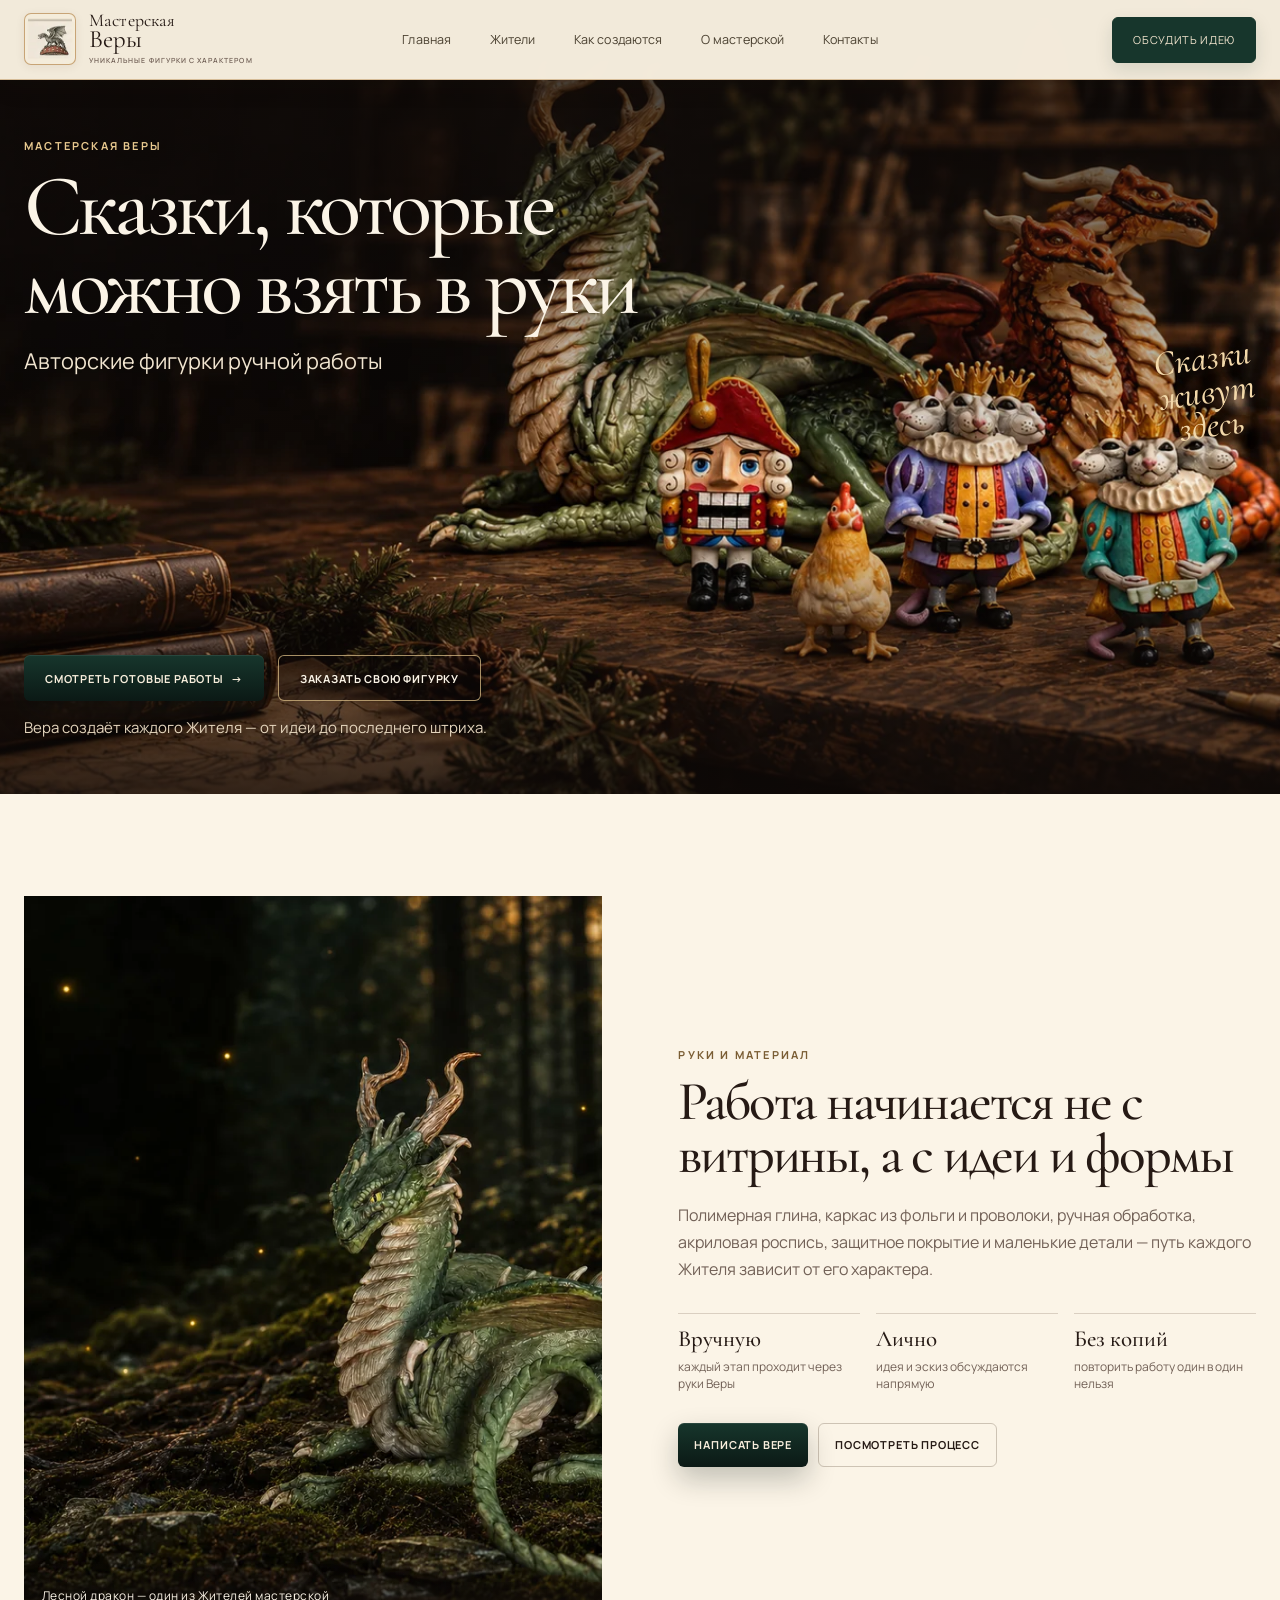
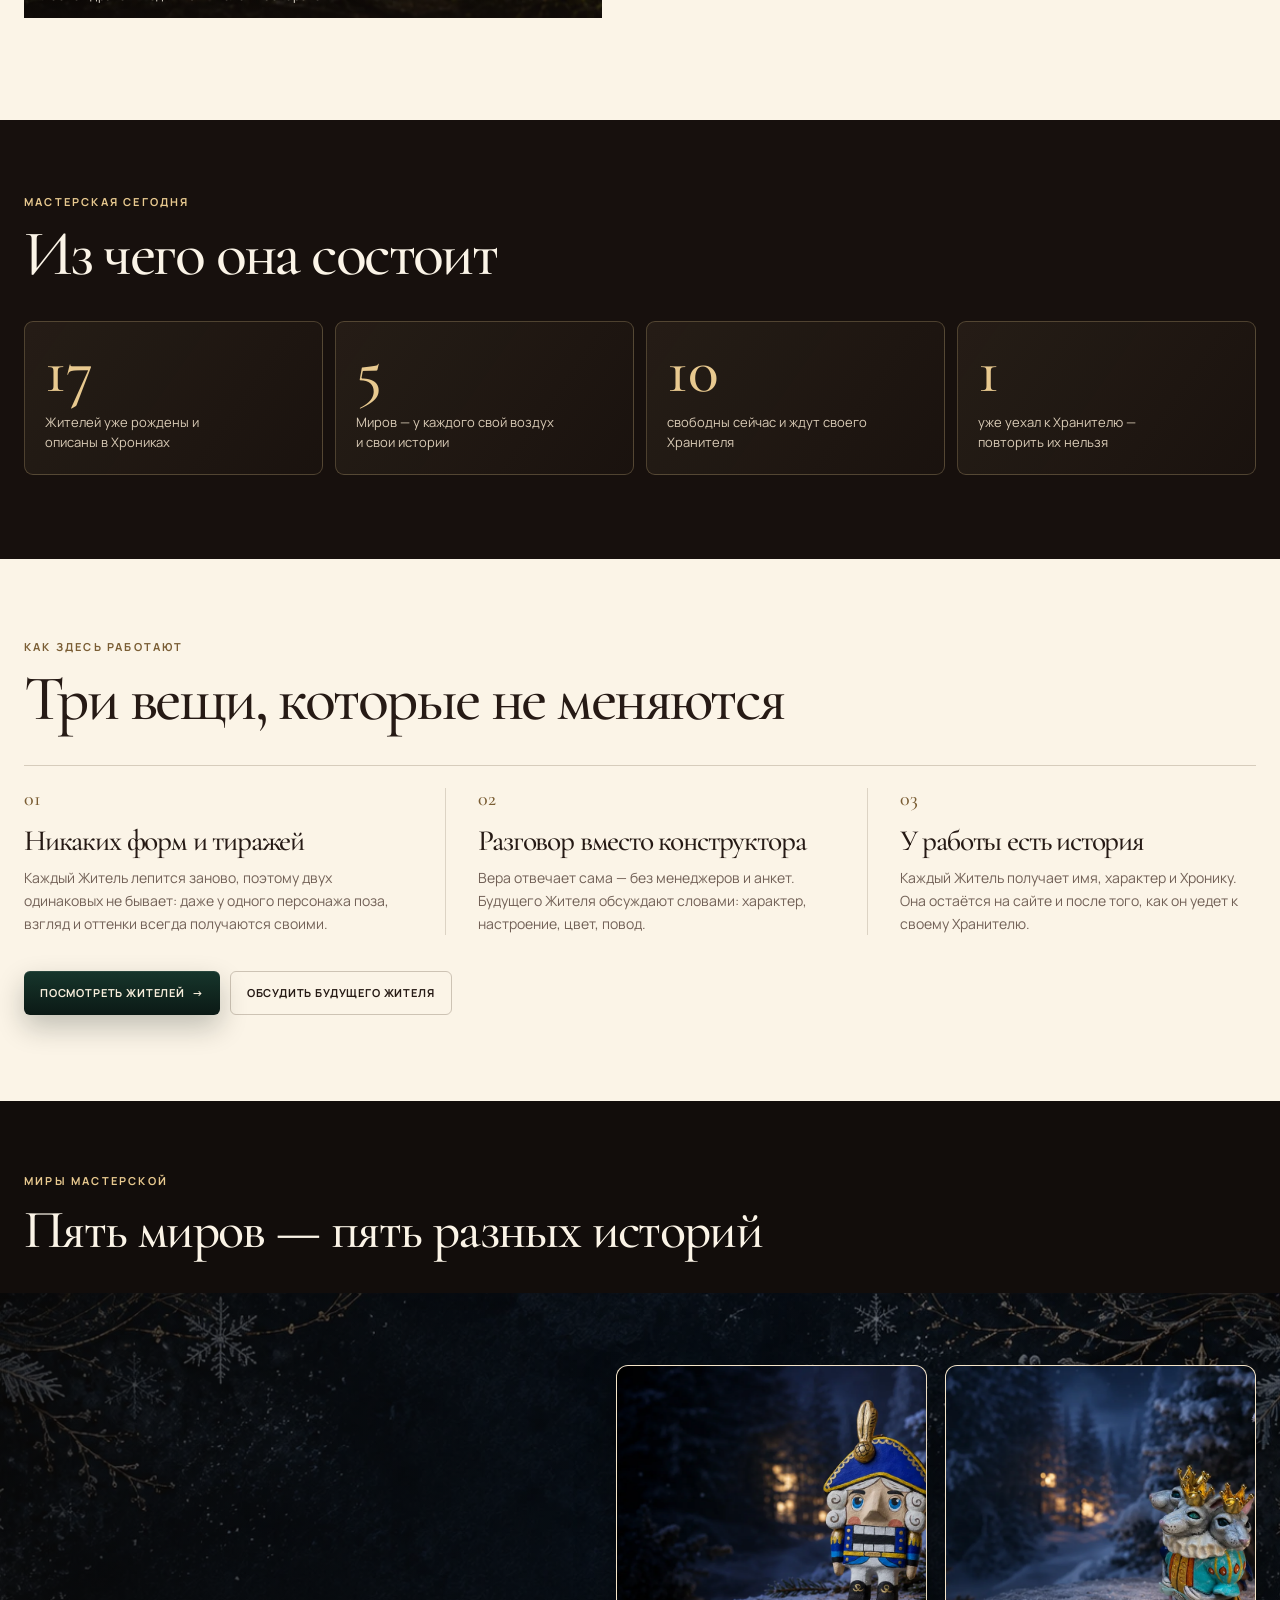
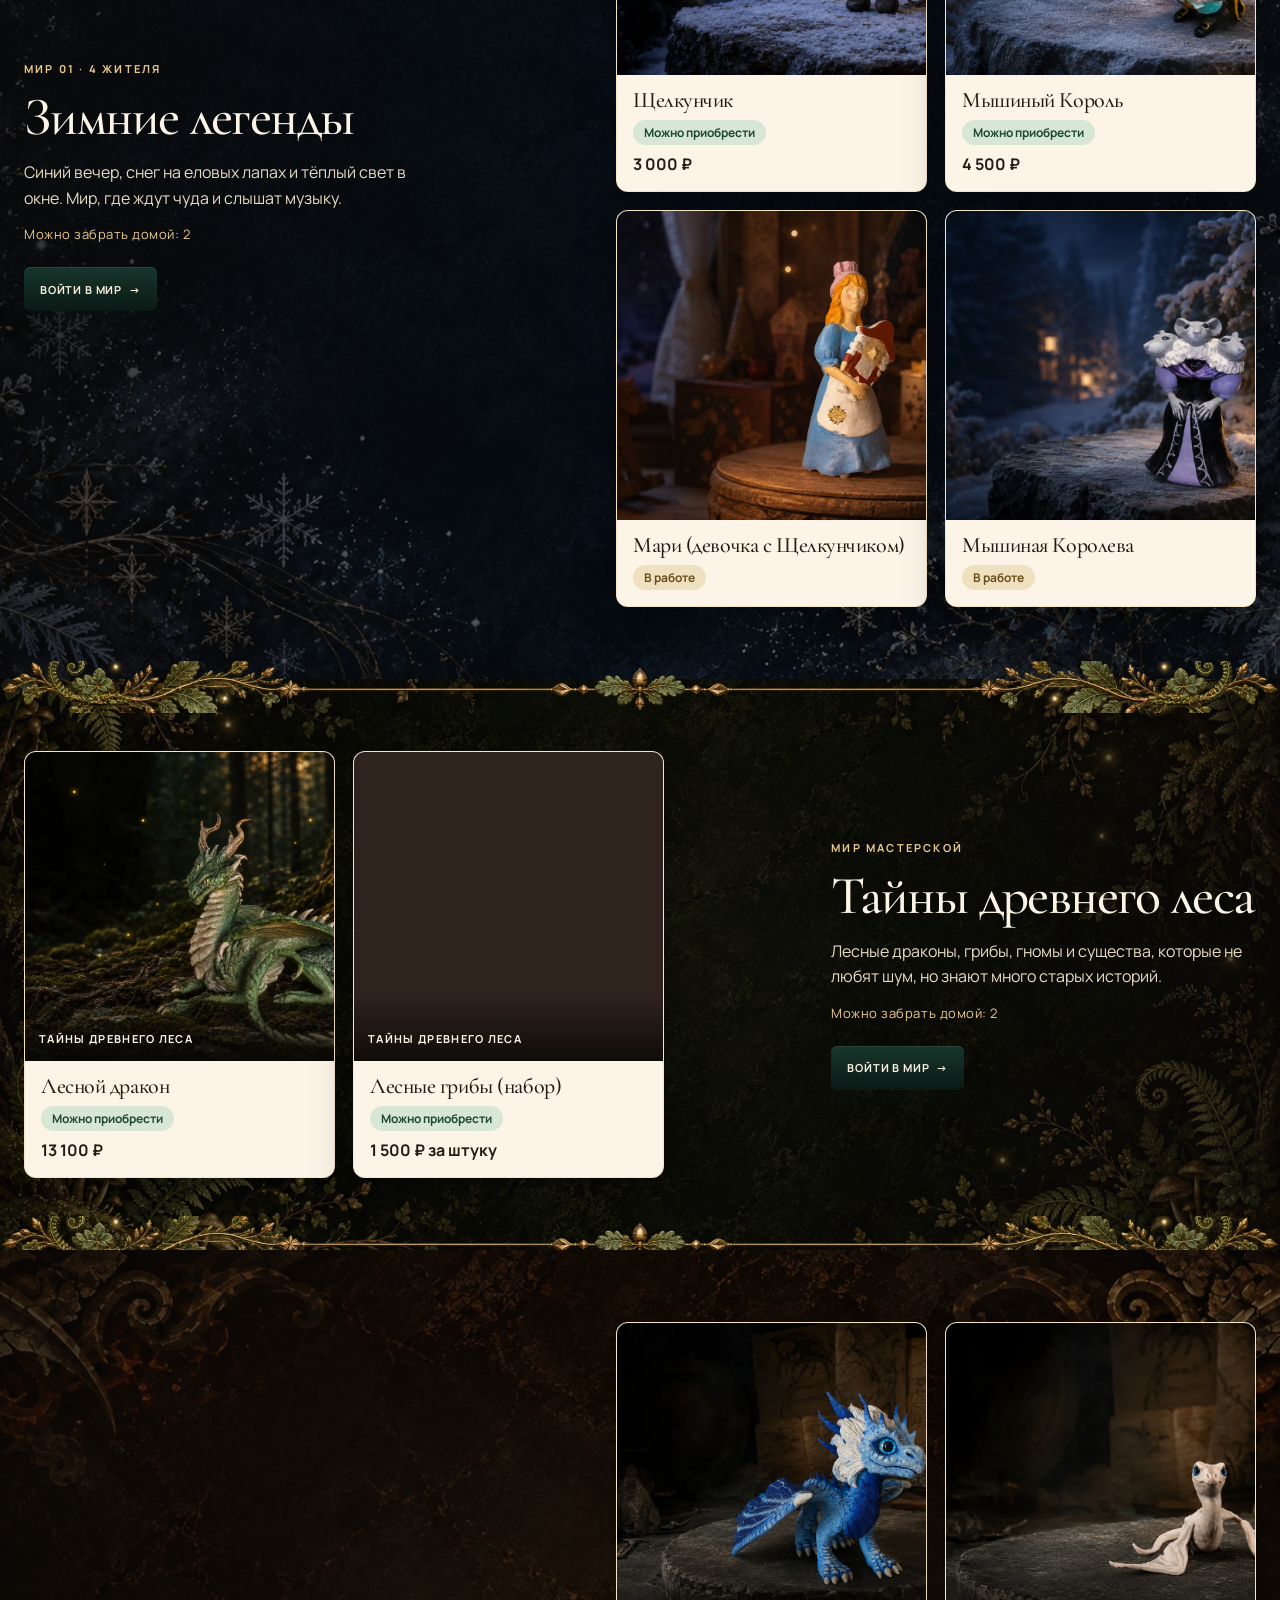
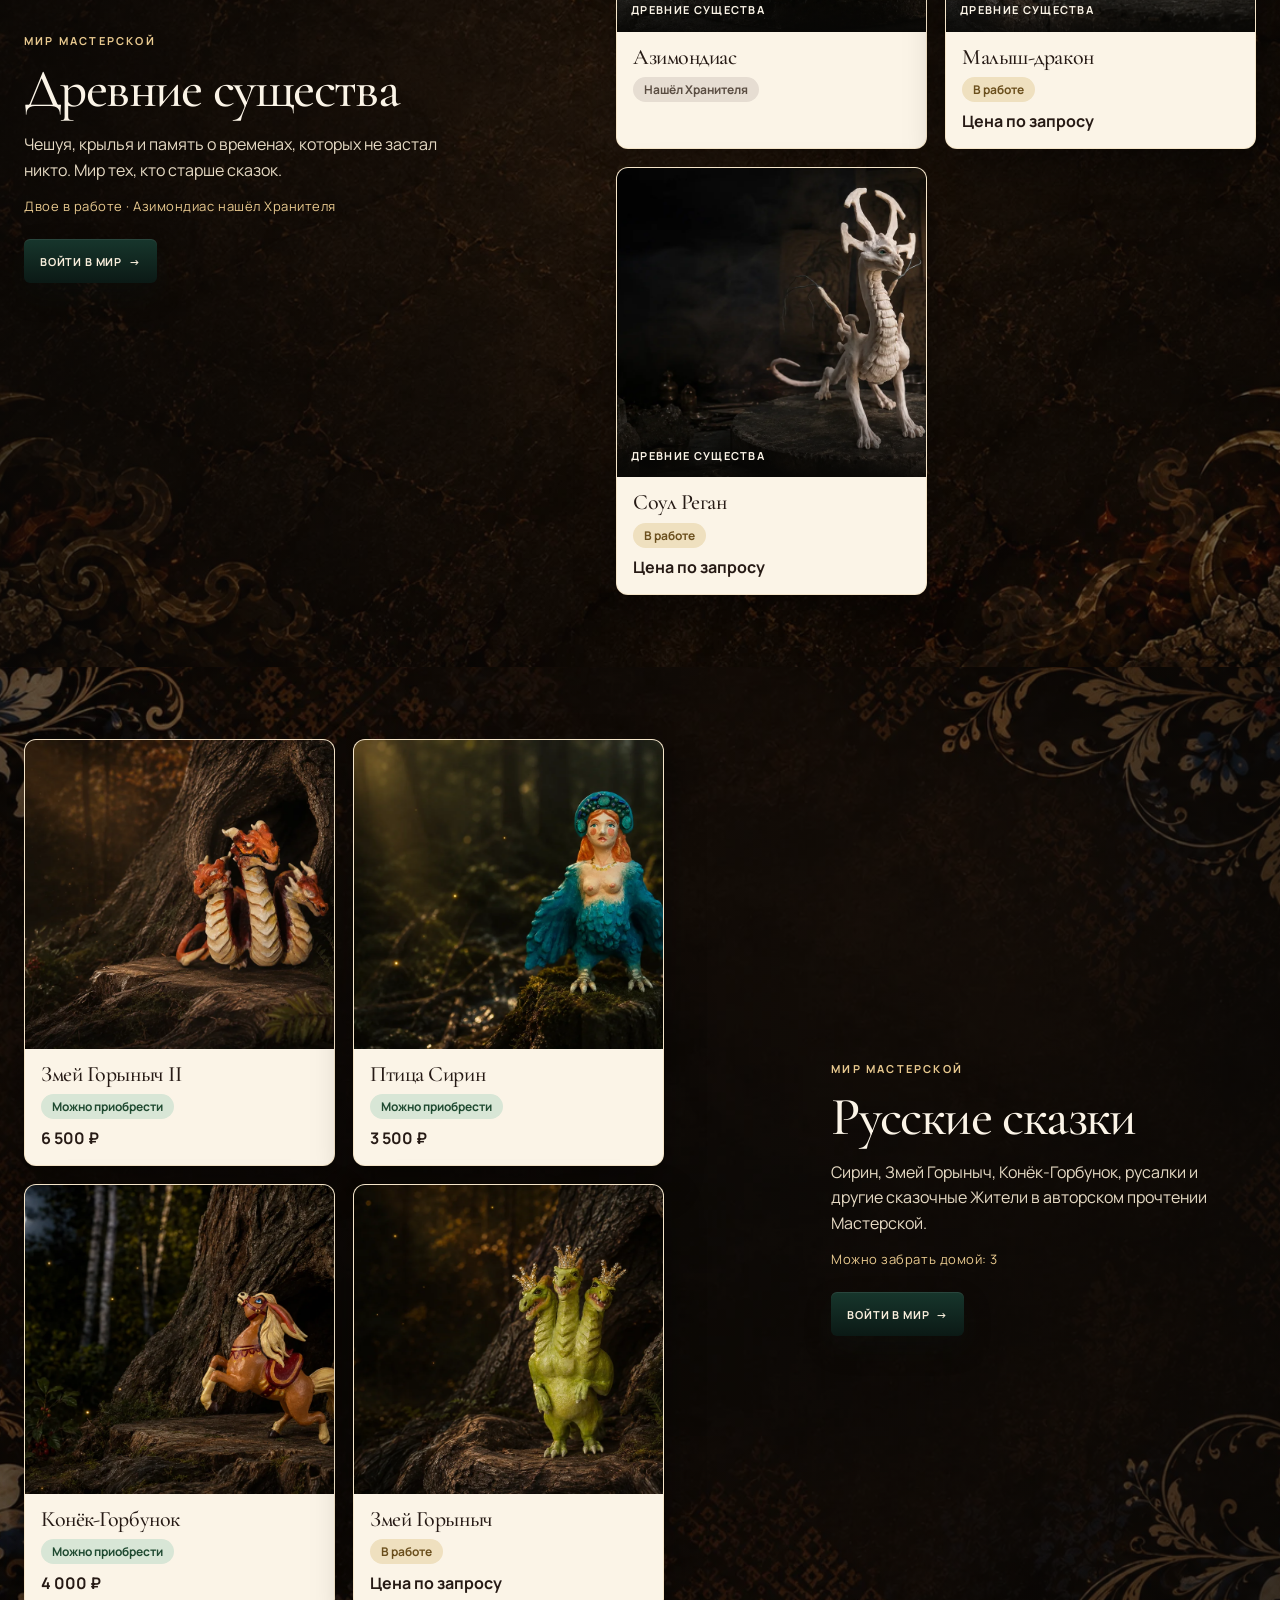
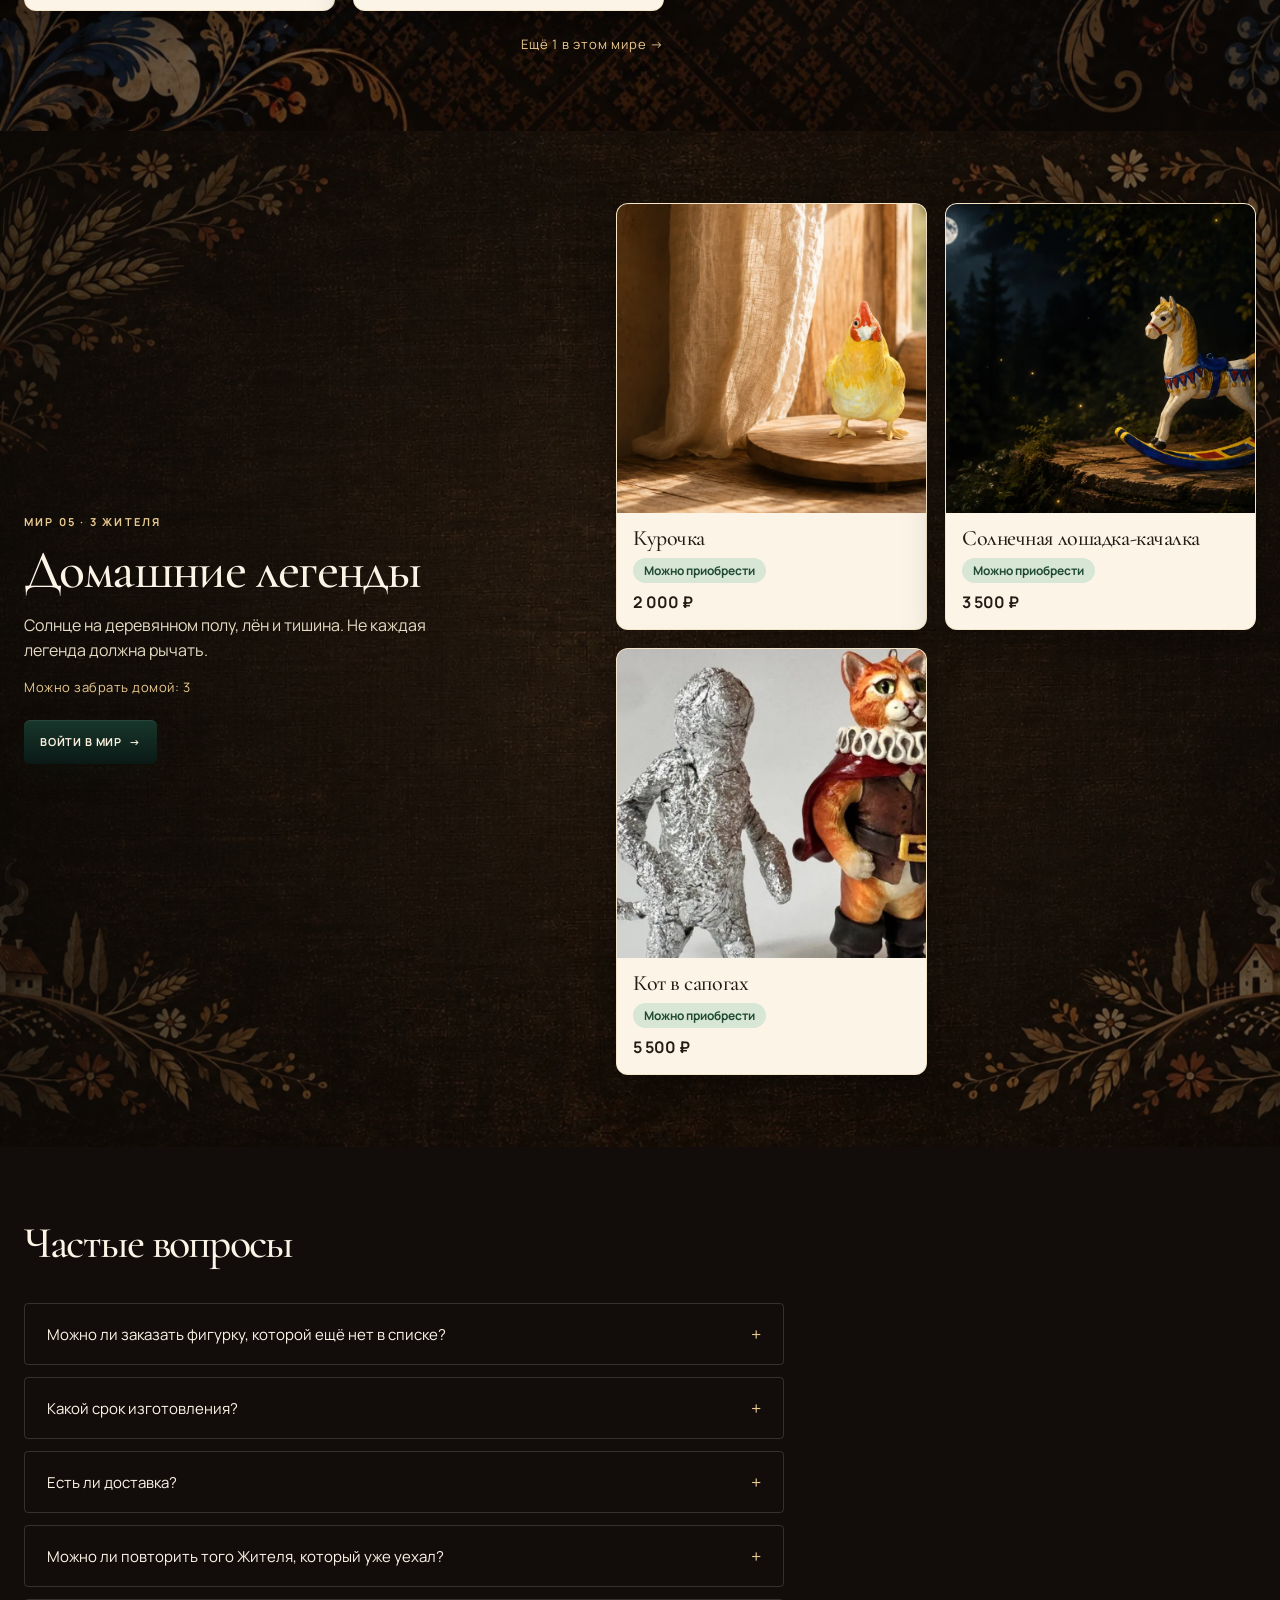
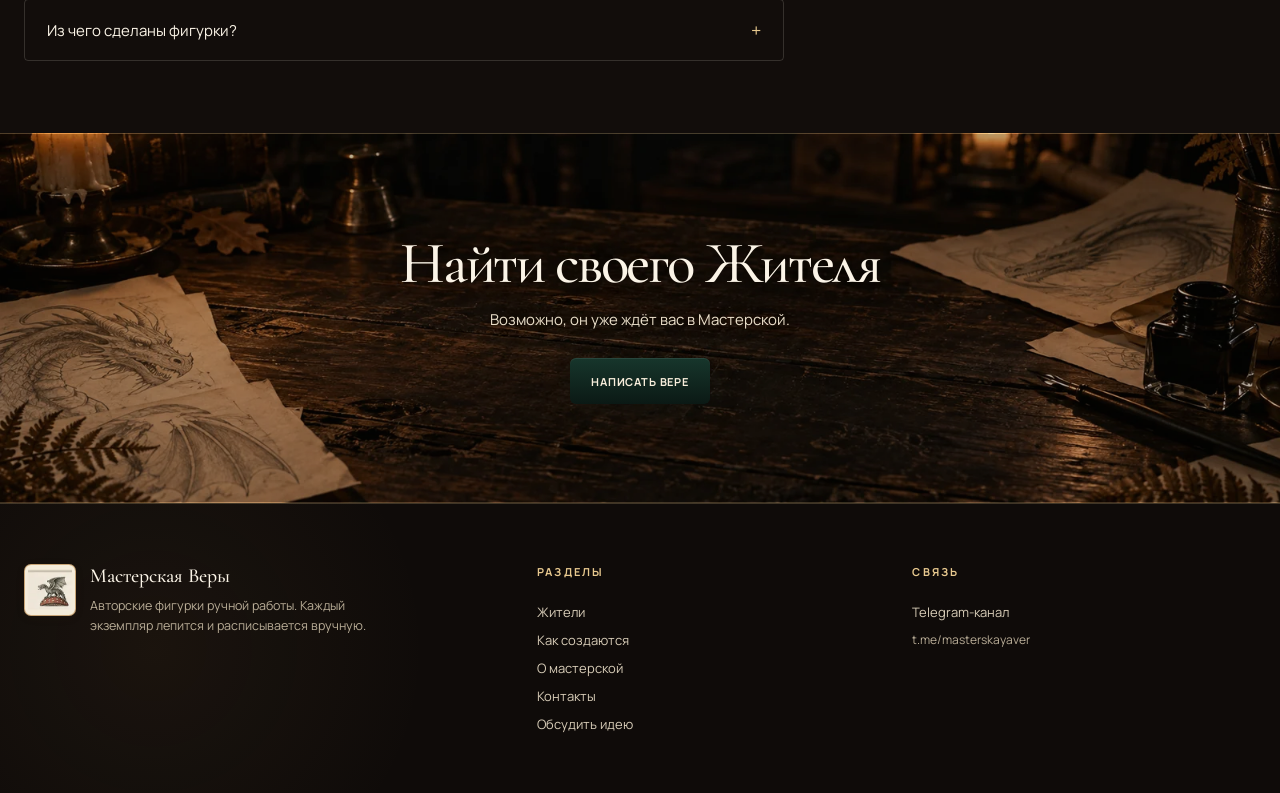
==== index.html @ ff8849f9 "feat(russian): restore archived scene introduction" ====
<!doctype html>
<html lang="ru">
<head>
  <meta charset="utf-8">
  <meta name="viewport" content="width=device-width, initial-scale=1, viewport-fit=cover">
  <meta name="theme-color" content="#f6efdf">
  <title>Мастерская Веры — авторские фигурки ручной работы</title>
  <meta name="description" content="Авторские фигурки ручной работы. Сказки, которые можно взять в руки.">
  <meta name="robots" content="index,follow">
  <meta property="og:locale" content="ru_RU">
  <meta property="og:type" content="website">
  <meta property="og:site_name" content="Мастерская Веры">
  <meta property="og:image" content="https://dmitriyromanychev0000-lab.github.io/masterskaya-very/assets/process/05-compare-side.jpg">
  <meta property="og:image:width" content="1124">
  <meta property="og:image:height" content="749">
  <meta property="og:image:alt" content="Авторская фигурка ручной работы из мастерской Веры">
  <meta property="og:title" content="Мастерская Веры — авторские фигурки ручной работы">
  <meta property="og:description" content="Авторские фигурки ручной работы. Сказки, которые можно взять в руки.">
  <meta property="og:url" content="https://dmitriyromanychev0000-lab.github.io/masterskaya-very/">
  <meta name="twitter:card" content="summary_large_image">
  <meta name="twitter:image" content="https://dmitriyromanychev0000-lab.github.io/masterskaya-very/assets/process/05-compare-side.jpg">
  <meta name="twitter:title" content="Мастерская Веры — авторские фигурки ручной работы">
  <meta name="twitter:description" content="Авторские фигурки ручной работы. Сказки, которые можно взять в руки.">
  <link rel="canonical" href="https://dmitriyromanychev0000-lab.github.io/masterskaya-very/">
  <link rel="preload" as="image" href="assets/home/hero-workshop-desktop.webp">
  <script type="application/ld+json">
  {"@context":"https://schema.org","@type":"Organization","name":"Мастерская Веры","url":"https://dmitriyromanychev0000-lab.github.io/masterskaya-very/","description":"Авторские фигурки ручной работы","sameAs":["https://t.me/masterskayaver"]}
  </script>
  <link rel="stylesheet" href="styles.css?v=20261004-russian">
</head>
<body>
  <header class="site-header" data-header>
    <a class="brand" href="#top" aria-label="Мастерская Веры — на главную">
      <span class="brand-mark" aria-hidden="true">V</span>
      <span class="brand-copy"><strong>Мастерская</strong><span>Веры</span></span>
    </a>

    <nav class="desktop-nav" aria-label="Основная навигация">
      <a href="index.html" aria-current="page">Главная</a>
      <a href="residents.html">Жители</a>
      <a href="process.html">Как создаются</a>
      <a href="about.html">О мастерской</a>
      <a href="contact.html">Контакты</a>
    </nav>

    <div class="header-actions">
      <a class="order-link" href="create.html">Обсудить идею</a>
      <button class="menu-button" type="button" aria-label="Открыть меню" aria-expanded="false" aria-controls="mobile-menu" data-menu-button>
        <span></span><span></span>
      </button>
    </div>
  </header>

  <div class="mobile-menu" id="mobile-menu" data-mobile-menu hidden>
    <nav aria-label="Мобильная навигация">
      <a href="index.html" aria-current="page">Главная</a>
      <a href="residents.html">Жители</a>
      <a href="process.html">Как создаются</a>
      <a href="about.html">О мастерской</a>
      <a href="contact.html">Контакты</a>
    </nav>
    <a class="button button-primary" href="create.html">Обсудить идею</a>
  </div>

  <main id="top">
    <section class="home-hero" aria-labelledby="hero-title">
      <div class="home-hero-intro">
        <p class="eyebrow">Мастерская Веры</p>
        <h1 id="hero-title">Сказки, которые<br>можно взять в руки</h1>
        <p class="hero-lead">Авторские фигурки ручной работы</p>
      </div>
      <picture class="home-hero-media">
        <source media="(max-width: 700px)" srcset="assets/home/hero-workshop-mobile.webp">
        <img src="assets/home/hero-workshop-desktop.webp" alt="Жители мастерской: драконы, Щелкунчик, мышиные короли и курочка" fetchpriority="high" decoding="async" width="1600" height="750">
      </picture>
      <p class="home-hero-aside" aria-hidden="true">Сказки<br>живут<br>здесь</p>
      <div class="home-hero-bottom">
        <div class="hero-actions">
          <a class="button button-primary" href="residents.html">Смотреть готовые работы <span aria-hidden="true">→</span></a>
          <a class="button button-outline" href="create.html">Заказать свою фигурку</a>
        </div>
        <p>Вера создаёт каждого Жителя — от идеи до последнего штриха.</p>
      </div>
    </section>

    <section class="home-story" id="about" aria-labelledby="home-story-title">
      <figure class="home-story-visual">
        <img src="assets/residents/peaceful/forest-dragon.webp" alt="Лесной дракон — фигурка Веры в декорации своего Мира" loading="lazy" decoding="async">
        <figcaption>Лесной дракон — один из Жителей мастерской</figcaption>
      </figure>
      <div class="home-story-copy">
        <p class="eyebrow">Руки и материал</p>
        <h2 id="home-story-title">Работа начинается не с витрины, а с идеи и формы</h2>
        <p>Полимерная глина, каркас из фольги и проволоки, ручная обработка, акриловая роспись, защитное покрытие и маленькие детали — путь каждого Жителя зависит от его характера.</p>
        <div class="home-story-details">
          <div><strong>Вручную</strong><span>каждый этап проходит через руки Веры</span></div>
          <div><strong>Лично</strong><span>идея и эскиз обсуждаются напрямую</span></div>
          <div><strong>Без копий</strong><span>повторить работу один в один нельзя</span></div>
        </div>
        <div class="home-story-actions">
          <a class="button button-primary button-small" href="create.html">Написать Вере</a>
          <a class="button button-outline button-small" href="process.html">Посмотреть процесс</a>
        </div>
      </div>
    </section>

    <section class="home-today" aria-labelledby="home-today-title">
      <div class="home-section-inner">
        <p class="eyebrow">Мастерская сегодня</p>
        <h2 id="home-today-title">Из чего она состоит</h2>
        <div class="home-today-grid">
          <div><strong data-about-stat="residents">17</strong><span>Жителей уже рождены и описаны в Хрониках</span></div>
          <div><strong data-about-stat="worlds">5</strong><span>Миров — у каждого свой воздух и свои истории</span></div>
          <div><strong data-about-stat="available">10</strong><span>свободны сейчас и ждут своего Хранителя</span></div>
          <div><strong data-about-stat="archive">1</strong><span>уже уехал к Хранителю — повторить их нельзя</span></div>
        </div>
      </div>
    </section>

    <section class="home-principles" aria-labelledby="home-principles-title">
      <div class="home-section-inner">
        <p class="eyebrow">Как здесь работают</p>
        <h2 id="home-principles-title">Три вещи, которые не меняются</h2>
        <div class="home-principles-grid">
          <div><span>01</span><h3>Никаких форм и тиражей</h3><p>Каждый Житель лепится заново, поэтому двух одинаковых не бывает: даже у одного персонажа поза, взгляд и оттенки всегда получаются своими.</p></div>
          <div><span>02</span><h3>Разговор вместо конструктора</h3><p>Вера отвечает сама — без менеджеров и анкет. Будущего Жителя обсуждают словами: характер, настроение, цвет, повод.</p></div>
          <div><span>03</span><h3>У работы есть история</h3><p>Каждый Житель получает имя, характер и Хронику. Она остаётся на сайте и после того, как он уедет к своему Хранителю.</p></div>
        </div>
        <div class="home-principles-actions">
          <a class="button button-primary button-small" href="residents.html">Посмотреть Жителей <span aria-hidden="true">→</span></a>
          <a class="button button-outline button-small" href="create.html">Обсудить будущего Жителя</a>
        </div>
      </div>
    </section>

    <div class="worlds-intro">
      <p class="eyebrow">Миры мастерской</p>
      <h2>Пять миров — пять разных историй</h2>
    </div>

    <section class="world-scene" data-world="winter" id="worlds" aria-labelledby="scene-winter">
      <div class="world-scene-inner">
        <div class="world-scene-copy">
          <p class="eyebrow">Мир 01 · 4 Жителя</p>
          <h2 id="scene-winter">Зимние легенды</h2>
          <p class="world-scene-lead">Синий вечер, снег на еловых лапах и тёплый свет в окне. Мир, где ждут чуда и слышат музыку.</p>
          <p class="world-scene-meta">Можно забрать домой: 2</p>
          <a class="button button-primary button-small" href="collection.html?world=winter">Войти в мир <span aria-hidden="true">→</span></a>
        </div>
        <div class="world-scene-grid">
            <a class="scene-card" href="chronicle.html?resident=nutcracker">
              <span class="scene-card-photo"><img src="assets/residents/peaceful/nutcracker.webp" alt="Щелкунчик — фигурка ручной работы" loading="lazy" decoding="async"></span>
              <span class="scene-card-body"><span class="scene-card-name">Щелкунчик</span><span class="scene-status scene-status--available">Можно приобрести</span><span class="scene-price">3&nbsp;000&nbsp;₽</span></span>
            </a>
            <a class="scene-card" href="chronicle.html?resident=mouse-king">
              <span class="scene-card-photo"><img src="assets/residents/peaceful/mouse-king.webp" alt="Мышиный Король — фигурка ручной работы" loading="lazy" decoding="async"></span>
              <span class="scene-card-body"><span class="scene-card-name">Мышиный Король</span><span class="scene-status scene-status--available">Можно приобрести</span><span class="scene-price">4&nbsp;500&nbsp;₽</span></span>
            </a>
            <a class="scene-card" href="chronicle.html?resident=mari">
              <span class="scene-card-photo"><img src="assets/residents/peaceful/mari.webp" alt="Мари (девочка с Щелкунчиком) — фигурка ручной работы" loading="lazy" decoding="async"></span>
              <span class="scene-card-body"><span class="scene-card-name">Мари (девочка с Щелкунчиком)</span><span class="scene-status scene-status--progress">В работе</span></span>
            </a>
            <a class="scene-card" href="chronicle.html?resident=mouse-queen">
              <span class="scene-card-photo"><img src="assets/residents/peaceful/mouse-queen.webp" alt="Мышиная Королева — фигурка ручной работы" loading="lazy" decoding="async"></span>
              <span class="scene-card-body"><span class="scene-card-name">Мышиная Королева</span><span class="scene-status scene-status--progress">В работе</span></span>
            </a>
          
        </div>
      </div>
    </section>

    <section class="world-scene world-scene--flip" data-world="forest" aria-labelledby="scene-forest">
      <img class="forest-scene-divider forest-scene-divider--top" src="assets/worlds/divider-forest.webp" alt="" aria-hidden="true" loading="lazy" decoding="async">
      <div class="world-scene-inner">
        <div class="world-scene-copy">
          <p class="eyebrow">Мир мастерской</p>
          <h2 id="scene-forest">Тайны древнего леса</h2>
          <p class="world-scene-lead">Лесные драконы, грибы, гномы и существа, которые не любят шум, но знают много старых историй.</p>
          <p class="world-scene-meta">Можно забрать домой: 2</p>
          <a class="button button-primary button-small" href="collection.html?world=forest">Войти в мир <span aria-hidden="true">→</span></a>
        </div>
        <div class="world-scene-grid">
            <a class="scene-card" href="chronicle.html?resident=forest-dragon">
              <span class="scene-card-photo"><img src="assets/residents/peaceful/forest-dragon.webp" alt="Лесной дракон — фигурка ручной работы" loading="lazy" decoding="async"><span class="forest-scene-card-world">Тайны древнего леса</span></span>
              <span class="scene-card-body"><span class="scene-card-name">Лесной дракон</span><span class="scene-status scene-status--available">Можно приобрести</span><span class="scene-price">13&nbsp;100&nbsp;₽</span></span>
            </a>
            <a class="scene-card" href="chronicle.html?resident=mushrooms">
              <span class="scene-card-photo"><img src="assets/residents/peaceful/mushrooms.webp" alt="Лесные грибы (набор) — фигурка ручной работы" loading="lazy" decoding="async"><span class="forest-scene-card-world">Тайны древнего леса</span></span>
              <span class="scene-card-body"><span class="scene-card-name">Лесные грибы (набор)</span><span class="scene-status scene-status--available">Можно приобрести</span><span class="scene-price">1&nbsp;500&nbsp;₽ за штуку</span></span>
            </a>
          
        </div>
      </div>
      <img class="forest-scene-divider forest-scene-divider--bottom" src="assets/worlds/divider-forest.webp" alt="" aria-hidden="true" loading="lazy" decoding="async">
    </section>

    <section class="world-scene" data-world="dragons" aria-labelledby="scene-dragons">
      <div class="world-scene-inner">
        <div class="world-scene-copy">
          <p class="eyebrow">Мир мастерской</p>
          <h2 id="scene-dragons">Древние существа</h2>
          <p class="world-scene-lead">Чешуя, крылья и память о временах, которых не застал никто. Мир тех, кто старше сказок.</p>
          <p class="world-scene-meta">Двое в работе · Азимондиас нашёл Хранителя</p>
          <a class="button button-primary button-small" href="collection.html?world=dragons">Войти в мир <span aria-hidden="true">→</span></a>
        </div>
        <div class="world-scene-grid">
            <a class="scene-card" href="chronicle.html?resident=azimondias">
              <span class="scene-card-photo"><img src="assets/residents/peaceful/azimondias.webp" alt="Азимондиас — фигурка ручной работы" loading="lazy" decoding="async"><span class="ancient-scene-card-world">Древние существа</span></span>
              <span class="scene-card-body"><span class="scene-card-name">Азимондиас</span><span class="scene-status scene-status--archive">Нашёл Хранителя</span></span>
            </a>
            <a class="scene-card" href="chronicle.html?resident=baby-dragon">
              <span class="scene-card-photo"><img src="assets/residents/peaceful/baby-dragon.webp" alt="Малыш-дракон — фигурка ручной работы" loading="lazy" decoding="async"><span class="ancient-scene-card-world">Древние существа</span></span>
              <span class="scene-card-body"><span class="scene-card-name">Малыш-дракон</span><span class="scene-status scene-status--progress">В работе</span><span class="scene-price">Цена по запросу</span></span>
            </a>
            <a class="scene-card" href="chronicle.html?resident=soul-regan">
              <span class="scene-card-photo"><img src="assets/residents/peaceful/soul-regan.webp" alt="Соул Реган — фигурка ручной работы" loading="lazy" decoding="async"><span class="ancient-scene-card-world">Древние существа</span></span>
              <span class="scene-card-body"><span class="scene-card-name">Соул Реган</span><span class="scene-status scene-status--progress">В работе</span><span class="scene-price">Цена по запросу</span></span>
            </a>
          
        </div>
      </div>
    </section>

    <section class="world-scene world-scene--flip" data-world="russian" aria-labelledby="scene-russian">
      <div class="world-scene-inner">
        <div class="world-scene-copy">
          <p class="eyebrow">Мир мастерской</p>
          <h2 id="scene-russian">Русские сказки</h2>
          <p class="world-scene-lead">Сирин, Змей Горыныч, Конёк-Горбунок, русалки и другие сказочные Жители в авторском прочтении Мастерской.</p>
          <p class="world-scene-meta">Можно забрать домой: 3</p>
          <a class="button button-primary button-small" href="collection.html?world=russian">Войти в мир <span aria-hidden="true">→</span></a>
        </div>
        <div class="world-scene-grid">
            <a class="scene-card" href="chronicle.html?resident=gorynych-2">
              <span class="scene-card-photo"><img src="assets/residents/peaceful/gorynych-2.webp" alt="Змей Горыныч II — фигурка ручной работы" loading="lazy" decoding="async"><span class="russian-scene-card-world">Русские сказки</span></span>
              <span class="scene-card-body"><span class="scene-card-name">Змей Горыныч II</span><span class="scene-status scene-status--available">Можно приобрести</span><span class="scene-price">6&nbsp;500&nbsp;₽</span></span>
            </a>
            <a class="scene-card" href="chronicle.html?resident=sirin">
              <span class="scene-card-photo"><img src="assets/residents/peaceful/sirin.webp" alt="Птица Сирин — фигурка ручной работы" loading="lazy" decoding="async"><span class="russian-scene-card-world">Русские сказки</span></span>
              <span class="scene-card-body"><span class="scene-card-name">Птица Сирин</span><span class="scene-status scene-status--available">Можно приобрести</span><span class="scene-price">3&nbsp;500&nbsp;₽</span></span>
            </a>
            <a class="scene-card" href="chronicle.html?resident=humpbacked-horse">
              <span class="scene-card-photo"><img src="assets/residents/peaceful/humpbacked-horse.webp" alt="Конёк-Горбунок — фигурка ручной работы" loading="lazy" decoding="async"><span class="russian-scene-card-world">Русские сказки</span></span>
              <span class="scene-card-body"><span class="scene-card-name">Конёк-Горбунок</span><span class="scene-status scene-status--available">Можно приобрести</span><span class="scene-price">4&nbsp;000&nbsp;₽</span></span>
            </a>
            <a class="scene-card" href="chronicle.html?resident=gorynych">
              <span class="scene-card-photo"><img src="assets/residents/peaceful/gorynych.webp" alt="Змей Горыныч — фигурка ручной работы" loading="lazy" decoding="async"><span class="russian-scene-card-world">Русские сказки</span></span>
              <span class="scene-card-body"><span class="scene-card-name">Змей Горыныч</span><span class="scene-status scene-status--progress">В работе</span><span class="scene-price">Цена по запросу</span></span>
            </a>
          <a class="scene-more" href="collection.html?world=russian">Ещё 1 в этом мире <span aria-hidden="true">→</span></a>
        </div>
      </div>
    </section>

    <section class="world-scene" data-world="home" aria-labelledby="scene-home">
      <div class="world-scene-inner">
        <div class="world-scene-copy">
          <p class="eyebrow">Мир 05 · 3 Жителя</p>
          <h2 id="scene-home">Домашние легенды</h2>
          <p class="world-scene-lead">Солнце на деревянном полу, лён и тишина. Не каждая легенда должна рычать.</p>
          <p class="world-scene-meta">Можно забрать домой: 3</p>
          <a class="button button-primary button-small" href="collection.html?world=home">Войти в мир <span aria-hidden="true">→</span></a>
        </div>
        <div class="world-scene-grid">
            <a class="scene-card" href="chronicle.html?resident=hen">
              <span class="scene-card-photo"><img src="assets/residents/peaceful/hen.webp" alt="Курочка — фигурка ручной работы" loading="lazy" decoding="async"></span>
              <span class="scene-card-body"><span class="scene-card-name">Курочка</span><span class="scene-status scene-status--available">Можно приобрести</span><span class="scene-price">2&nbsp;000&nbsp;₽</span></span>
            </a>
            <a class="scene-card" href="chronicle.html?resident=rocking-horse">
              <span class="scene-card-photo"><img src="assets/residents/peaceful/rocking-horse.webp" alt="Солнечная лошадка-качалка — фигурка ручной работы" loading="lazy" decoding="async"></span>
              <span class="scene-card-body"><span class="scene-card-name">Солнечная лошадка-качалка</span><span class="scene-status scene-status--available">Можно приобрести</span><span class="scene-price">3&nbsp;500&nbsp;₽</span></span>
            </a>
            <a class="scene-card" href="chronicle.html?resident=puss-in-boots">
              <span class="scene-card-photo"><img src="assets/process/05-compare-side.jpg" alt="Кот в сапогах — фигурка ручной работы" loading="lazy" decoding="async"></span>
              <span class="scene-card-body"><span class="scene-card-name">Кот в сапогах</span><span class="scene-status scene-status--available">Можно приобрести</span><span class="scene-price">5&nbsp;500&nbsp;₽</span></span>
            </a>
          
        </div>
      </div>
    </section>

    <div class="home-faq">
<section class="faq" aria-labelledby="faq-title">
      <h2 id="faq-title">Частые вопросы</h2>
      <div class="faq-list">
        <details class="faq-item">
          <summary>Можно ли заказать фигурку, которой ещё нет в списке?<span>+</span></summary>
          <p>Да. Напишите Вере, расскажите, кого вы хотите. Если идея совпадает с текущей работой — возможно, Житель уже рождается. Если нет — обсудим, будет ли он рождаться в мастерской.</p>
        </details>
        <details class="faq-item">
          <summary>Какой срок изготовления?<span>+</span></summary>
          <p>Срок зависит от размера, сложности и текущей загрузки мастерской. Вера подскажет ориентир по конкретной работе в переписке.</p>
        </details>
        <details class="faq-item" id="faq-delivery">
          <summary>Есть ли доставка?<span>+</span></summary>
          <p>Да, доставка по России. Каждый Житель упаковывается вручную: крепкая коробка, надёжная обёртка, лента. Стоимость и сроки уточняются в переписке.</p>
        </details>
        <details class="faq-item">
          <summary>Можно ли повторить того Жителя, который уже уехал?<span>+</span></summary>
          <p>Некоторые образы Вера делает в нескольких экземплярах — это видно по карточке. Но точной копии не будет: каждую фигурку лепят и расписывают вручную. Возможность нового экземпляра лучше уточнить у Веры.</p>
        </details>
        <details class="faq-item">
          <summary>Из чего сделаны фигурки?<span>+</span></summary>
          <p>Полимерная глина, каркас из фольги и акриловые краски. По уходу за конкретной фигуркой Вера подскажет отдельно.</p>
        </details>
      </div>
    </section>
    </div>

    <section class="keeper-cta">
      <h2>Найти своего Жителя</h2>
      <p>Возможно, он уже ждёт вас в Мастерской.</p>
      <a class="button button-primary" href="https://t.me/masterskayaver">Написать Вере</a>
    </section>
  </main>

  <footer class="site-footer">
    <div class="footer-brand">
      <span class="brand-mark" aria-hidden="true">V</span>
      <div>
        <strong>Мастерская Веры</strong>
        <p>Авторские фигурки ручной работы. Каждый экземпляр лепится и расписывается вручную.</p>
      </div>
    </div>
    <nav class="footer-nav" aria-label="Разделы">
      <p class="eyebrow">Разделы</p>
      <a href="residents.html">Жители</a>
      <a href="process.html">Как создаются</a>
      <a href="about.html">О мастерской</a>
      <a href="contact.html">Контакты</a>
      <a href="create.html">Обсудить идею</a>
    </nav>
    <div class="footer-contact">
      <p class="eyebrow">Связь</p>
      <a href="https://t.me/masterskayaver">Telegram-канал</a>
      <span>t.me/masterskayaver</span>
    </div>
  </footer>

  <script src="app.js"></script>
</body>
</html>
---- styles.css ----
@import url("https://fonts.googleapis.com/css2?family=Cormorant+Garamond:ital,wght@0,400;0,500;1,400;1,500&family=Manrope:wght@400;500;600;700&family=Marck+Script&display=swap");

:root {
  --night: #120d0b;
  --ink: #261a15;
  --ink-soft: #2f231d;
  --paper: #f0e3cd;
  --paper-light: #fbf4e7;
  --paper-deep: var(--paper-light);
  --forest: #17362c;
  --forest-deep: #0b1915;
  --wine: #78272b;
  --gold: #b78a4f;
  --gold-ink: #7a5d34;
  --gold-light: #e8c98f;
  --cream: #fbf4e7;
  --muted: #726157;
  --line: rgba(38, 26, 21, .13);
  --line-dark: rgba(251, 244, 231, .15);
  --serif: 'Cormorant Garamond', Georgia, 'Times New Roman', serif;
  --sans: 'Manrope', Arial, ui-sans-serif, system-ui, -apple-system, BlinkMacSystemFont, 'Segoe UI', sans-serif;
  --script: 'Marck Script', 'Cormorant Garamond', cursive;
  --safe-top: env(safe-area-inset-top, 0px);
  --header-core-h: 74px;
  --header-h: calc(var(--header-core-h) + var(--safe-top));
  --content: 82rem;
  --radius-btn: 6px;
}

* { box-sizing: border-box; }
html { scroll-behavior: smooth; background: var(--paper); }
body { margin: 0; min-width: 320px; color: var(--ink); background: var(--paper); font-family: var(--sans); }
a { color: inherit; text-decoration: none; }
button, a { -webkit-tap-highlight-color: transparent; }
button { font: inherit; }
img { max-width: 100%; }

.site-header {
  position: fixed; z-index: 50; inset: 0 0 auto 0; height: var(--header-h);
  display: grid; grid-template-columns: 220px 1fr 220px; align-items: center;
  gap: 24px; padding: var(--safe-top) max(24px, calc((100vw - var(--content)) / 2)) 0;
  background: rgba(246, 239, 223, .88); border-bottom: 1px solid var(--line);
  backdrop-filter: blur(18px); transition: background .2s ease, box-shadow .2s ease;
}
.site-header.is-scrolled { background: rgba(246, 239, 223, .98); box-shadow: 0 10px 35px rgba(23,19,15,.08); }
.brand { display:inline-flex; align-items:center; gap:10px; width:fit-content; }
.brand-mark {
  display:block;
  width:44px;
  height:44px;
  flex:0 0 44px;
  overflow:hidden;
  border:1px solid rgba(183,138,79,.72);
  border-radius:5px;
  background:#0f1b16 url("assets/residents/green-dragon.webp") center/cover no-repeat;
  color:transparent;
  font-size:0;
  box-shadow:inset 0 0 0 1px rgba(251,244,231,.12);
}
.brand-copy { display:flex; flex-direction:column; font-family:var(--serif); line-height:.88; letter-spacing:.01em; color:var(--ink); }
.brand-copy strong { font-size:16px; font-weight:400; }
.brand-copy span { font-size:22px; }
.desktop-nav { display:flex; justify-content:center; gap:clamp(18px,3vw,40px); font-size:12px; color:#4a4030; }
.desktop-nav a { display:inline-flex; align-items:center; min-height:44px; transition:color .18s ease; }
.desktop-nav a:hover { color: var(--forest); }
.header-actions { justify-self:end; display:flex; align-items:center; gap:16px; }
.order-link { display:inline-flex; align-items:center; justify-content:center; min-height:44px; padding:0 15px; border:1px solid var(--forest); border-radius:var(--radius-btn); font-size:11px; letter-spacing:.06em; text-transform:uppercase; color: var(--paper); background: var(--forest); }
.menu-button { display:none; width:44px; height:44px; border:0; background:transparent; color:var(--ink); padding:12px 9px; }
.menu-button span { display:block; width:24px; height:1px; margin:6px auto; background:currentColor; transition:transform .2s ease; }
.menu-button[aria-expanded="true"] span:first-child { transform: translateY(3.5px) rotate(45deg); }
.menu-button[aria-expanded="true"] span:last-child { transform: translateY(-3.5px) rotate(-45deg); }

.mobile-menu { position:fixed; z-index:45; inset:var(--header-h) 0 0; overflow-y:auto; overscroll-behavior:contain; padding:28px 22px max(28px, env(safe-area-inset-bottom)); background: var(--night); color: var(--paper-light); }
.mobile-menu nav { display:grid; gap:4px; margin-bottom:28px; }
.mobile-menu nav a { min-height:56px; display:flex; align-items:center; padding:10px 2px; border-bottom:1px solid var(--line-dark); font:28px/1.08 var(--serif); }
.mobile-menu nav a[aria-current="page"] { color: var(--gold-light); }
html.menu-open, body.menu-open { overflow:hidden; overscroll-behavior:none; }
.mobile-menu { touch-action:pan-y; }

.eyebrow { margin:0 0 14px; font-size:11px; font-weight:700; letter-spacing:.2em; text-transform:uppercase; color: var(--gold-ink); }

.button { display:inline-flex; min-height:46px; align-items:center; justify-content:center; padding:0 21px; border-radius:var(--radius-btn); font-size:11px; font-weight:700; letter-spacing:.075em; text-transform:uppercase; border: 0; cursor: pointer; }
.button-primary { color:#f8eedc; background: linear-gradient(180deg, var(--forest), var(--forest-deep)); box-shadow:inset 0 1px rgba(255,255,255,.08), 0 12px 28px rgba(11,25,21,.24); }
.button-outline { color: var(--ink); background: transparent; border: 1px solid rgba(23,19,15,.35); }
.button-small { min-height: 44px; padding: 0 16px; }
.text-link { display: inline-flex; align-items: center; font-family:var(--serif); color: var(--ink); font-size:14px; }
.text-link span { padding-left:7px; color: var(--gold); }
.button span[aria-hidden="true"] { padding-left:7px; }

@media (hover:hover) {
  .button-primary { transition: transform .18s ease, filter .18s ease, box-shadow .18s ease; }
  .button-primary:hover { transform: translateY(-1px); filter: brightness(1.08); }
  .button-outline:hover { background: rgba(23,19,15,.05); }
  .text-link { transition: color .18s ease; }
  .text-link:hover { color: var(--forest); }
}

/* Pressed state stays the last word for every button colour. */
.button:active { transform: translateY(0); filter: brightness(.96); }

/* Hero */
.hero {
  position:relative;
  min-height:640px;
  padding:calc(var(--header-h) + 34px) max(24px,calc((100vw - var(--content))/2)) 0;
  overflow:hidden;
  background:
    radial-gradient(circle at 18% 16%,rgba(183,138,79,.10),transparent 23%),
    linear-gradient(180deg,#f8f1e5 0%,var(--paper) 100%);
  color:var(--ink);
}
.hero::before,
.hero::after {
  content:"";
  position:absolute;
  width:180px;
  height:180px;
  pointer-events:none;
  opacity:.16;
  border:1px solid rgba(122,93,52,.25);
  border-radius:50% 10% 50% 10%;
  transform:rotate(22deg);
}
.hero::before { left:-92px; top:128px; }
.hero::after { right:-86px; bottom:-86px; }
.hero-shell {
  display:grid;
  grid-template-columns:minmax(320px,.92fr) minmax(0,1.55fr);
  gap:clamp(28px,4.5vw,72px);
  width:100%;
  max-width:var(--content);
  min-height:540px;
  margin:0 auto;
  align-items:stretch;
}
.hero-copy {
  align-self:center;
  max-width:560px;
  padding:34px 0 58px;
  color:var(--ink);
}
.hero .eyebrow { color:var(--gold-ink); }
.hero h1 {
  margin:0;
  font:500 clamp(50px,5.6vw,78px)/.94 var(--serif);
  letter-spacing:-.05em;
}
.hero-lead {
  max-width:520px;
  margin:22px 0 0;
  color:#4f4036;
  font:17px/1.55 var(--sans);
}
.hero-actions { display:flex; align-items:center; gap:20px; margin-top:28px; flex-wrap:wrap; }
.hero .button-primary {
  background:linear-gradient(180deg,#b45839,#9f402b);
  box-shadow:0 10px 24px rgba(159,64,43,.18);
}
.hero-order-link {
  min-height:44px;
  display:inline-flex;
  align-items:center;
  color:var(--ink);
  border-bottom:1px solid rgba(38,26,21,.55);
  font-size:13px;
}
.hero-handmade {
  display:flex;
  align-items:center;
  gap:10px;
  max-width:280px;
  margin:34px 0 0;
  color:#4f4036;
  font-size:12px;
  line-height:1.45;
}
.hero-handmade span { color:var(--gold-ink); font-size:22px; }

.hero-showcase {
  display:grid;
  grid-template-columns:minmax(0,1.65fr) minmax(180px,.9fr);
  grid-template-rows:1fr 1fr;
  gap:3px;
  min-width:0;
  min-height:540px;
  overflow:hidden;
  background:#d7c8b3;
  border-left:1px solid rgba(122,93,52,.18);
  border-right:1px solid rgba(122,93,52,.18);
}
.hero-showcase-main,
.hero-showcase-small {
  position:relative;
  display:block;
  min-width:0;
  overflow:hidden;
  background:#15110e;
}
.hero-showcase-main { grid-row:1 / 3; min-height:540px; }
.hero-showcase-small { min-height:268px; }
.hero-showcase .resident-photo {
  background-size:400% auto;
  background-position-y:center;
  transition:transform .35s ease;
}
.hero-showcase-main .resident-photo { background-position-y:center; }
.hero-photo-note {
  position:absolute;
  z-index:2;
  left:28px;
  bottom:28px;
  max-width:180px;
  color:#fff7ea;
  font:400 24px/1.08 var(--script);
  text-shadow:0 2px 14px rgba(0,0,0,.8);
  transform:rotate(-4deg);
}
.hero-showcase-main::after,
.hero-showcase-small::after {
  content:"";
  position:absolute;
  inset:0;
  pointer-events:none;
  box-shadow:inset 0 0 0 1px rgba(246,239,223,.08);
}
@media (hover:hover) {
  .hero-showcase a:hover .resident-photo { transform:scale(1.025); }
}

/* Worlds grid */
.worlds {
  padding: 90px max(24px, calc((100vw - var(--content))/2));
  background: linear-gradient(180deg, #1a120e 0%, var(--night) 100%);
  color: var(--cream);
}
.worlds-head { max-width: 760px; margin-bottom: 38px; }
.worlds-head .eyebrow { color: var(--gold-light); }
.worlds-head h2 { margin: 0; font: 400 clamp(32px,4vw,52px)/1.08 var(--serif); letter-spacing: -.02em; color: var(--cream); }
.worlds-grid { display: grid; grid-template-columns: repeat(5, minmax(0, 1fr)); gap: 12px; }
.world-card {
  position: relative;
  min-width: 0;
  min-height: 310px;
  overflow: hidden;
  border: 1px solid rgba(232,201,143,.72);
  border-radius: 5px;
  background-color: #17120e;
  background-size: cover;
  background-position: center;
  box-shadow: 0 18px 36px rgba(0,0,0,.22);
}
.world-card[data-world="winter"] { background-image: url("assets/worlds/winter-desktop.webp"); }
.world-card[data-world="forest"] { background-image: url("assets/worlds/forest-desktop.webp"); }
.world-card[data-world="dragons"] { background-image: url("assets/worlds/dragons-desktop.webp"); }
.world-card[data-world="russian"] { background-image: url("assets/worlds/russian-desktop.webp"); }
.world-card[data-world="home"] { background-image: url("assets/worlds/home-desktop.webp"); }
.world-card::after {
  content:"";
  position:absolute;
  inset:0;
  background: linear-gradient(0deg, rgba(10,8,6,.94) 0%, rgba(10,8,6,.56) 48%, rgba(10,8,6,.12) 78%);
}
.world-card-copy {
  position: relative;
  z-index: 1;
  display: flex;
  flex-direction: column;
  justify-content: flex-end;
  min-height: 310px;
  padding: 22px 18px;
  color: var(--cream);
}
.world-card-copy h3 { margin: 0 0 8px; font: 500 22px/1.06 var(--serif); letter-spacing:-.04em; }
.world-card-copy p { margin: 0 0 12px; color: #d3c6b0; font-size: 11.5px; line-height: 1.45; }
.world-card-copy .text-link { color: var(--cream); font-size: 10px; }
@media (hover:hover) {
  .world-card { transition: transform .22s ease, box-shadow .22s ease; }
  .world-card:hover { transform: translateY(-3px); box-shadow: 0 18px 36px rgba(23,19,15,.22); }
}

/* Featured residents */
.keepers {
  padding: 88px max(24px, calc((100vw - var(--content))/2)) 96px;
  background: var(--paper);
  color: var(--ink);
}
.keepers-head {
  display:flex;
  justify-content:space-between;
  align-items:flex-end;
  gap:24px;
  flex-wrap:wrap;
  margin-bottom:30px;
}
.keepers-head .eyebrow { margin-bottom:9px; }
.keepers-head h2 {
  margin:0;
  max-width:560px;
  font:500 clamp(34px,4vw,52px)/1.04 var(--serif);
  letter-spacing:-.035em;
}
.keepers-all { color:var(--ink); }
.keepers-layout {
  display:grid;
  grid-template-columns:minmax(0,1fr) 116px;
  gap:28px;
  align-items:stretch;
}
.keepers-grid { display:grid; grid-template-columns:repeat(3,minmax(0,1fr)); gap:16px; }
.keepers-note {
  display:flex;
  align-items:center;
  padding-left:20px;
  border-left:1px solid rgba(122,93,52,.34);
  color:var(--gold-ink);
  font:500 14px/1.38 var(--serif);
  letter-spacing:.11em;
  text-transform:uppercase;
}
.keeper-card {
  min-width:0;
  overflow:hidden;
  border:1px solid rgba(183,138,79,.34);
  border-radius:8px;
  background:var(--paper-light);
  box-shadow:0 10px 24px rgba(38,26,21,.055);
}
.keeper-card-link {
  display:grid;
  grid-template-columns:minmax(120px,42%) minmax(0,1fr);
  min-height:154px;
  height:100%;
}
.keeper-media {
  position:relative;
  min-height:154px;
  aspect-ratio:auto;
  overflow:hidden;
  background:var(--night);
}
.keeper-summary {
  display:flex;
  align-items:center;
  justify-content:space-between;
  gap:14px;
  min-width:0;
  padding:18px 16px;
}
.keeper-summary h3 {
  margin:0 0 4px;
  font:500 clamp(21px,2vw,27px)/1.05 var(--serif);
  letter-spacing:-.02em;
}
.keeper-summary p { margin:0; color:var(--ink); font:500 18px/1.1 var(--serif); }
.keeper-blurb {
  display:block;
  max-width:210px;
  margin:0 0 9px;
  color:var(--muted);
  font-size:11px;
  line-height:1.42;
}
.keeper-arrow {
  display:grid;
  place-items:center;
  flex:0 0 auto;
  width:38px;
  height:38px;
  border:1px solid rgba(122,93,52,.72);
  border-radius:50%;
  color:var(--gold-ink);
  font-size:17px;
}
.keepers-mobile-all { display:none; }
@media (hover:hover) {
  .keeper-card { transition:transform .2s ease, box-shadow .2s ease, border-color .2s ease; }
  .keeper-card:hover { transform:translateY(-3px); border-color:rgba(122,93,52,.75); box-shadow:0 18px 36px rgba(38,26,21,.11); }
}

/* About */
.about-teaser {
  padding:86px max(24px,calc((100vw - var(--content))/2)) 74px;
  overflow:hidden;
  background:
    radial-gradient(circle at 92% 16%, rgba(183,138,79,.11), transparent 26%),
    var(--paper-light);
  color:var(--ink);
}
.about-teaser-layout {
  display:grid;
  grid-template-columns:minmax(280px,.8fr) minmax(0,1.35fr);
  gap:clamp(34px,5vw,72px);
  align-items:center;
}
.about-teaser-head { max-width:620px; }
.about-teaser-head h2 { margin:0 0 16px; font:500 clamp(40px,4.8vw,62px)/.98 var(--serif); letter-spacing:-.045em; }
.about-lead { max-width:560px; margin:0 0 24px; color:#564a37; font-size:14px; line-height:1.65; }
.about-teaser-gallery {
  position:relative;
  display:grid;
  grid-template-columns:repeat(3,minmax(0,1fr));
  gap:10px;
  min-height:390px;
  align-items:center;
}
.about-teaser-shot {
  position:relative;
  margin:0;
  overflow:hidden;
  aspect-ratio:3/4;
  border:8px solid #fff9ec;
  box-shadow:0 14px 28px rgba(63,43,25,.17);
  background:var(--paper);
}
.about-teaser-shot img,
.about-teaser-shot .resident-photo { position:absolute; inset:0; width:100%; height:100%; object-fit:cover; }
.about-teaser-shot--left { transform:rotate(-4deg) translateY(8px); }
.about-teaser-shot--middle { z-index:2; transform:rotate(1.5deg) translateY(-10px); }
.about-teaser-shot--right { transform:rotate(5deg) translateY(12px); }
.about-teaser-facts {
  margin-top:48px;
  padding-top:26px;
  border-top:1px solid var(--line);
  grid-template-columns:repeat(3,minmax(0,1fr));
}
.about-teaser-facts li {
  display:grid;
  grid-template-columns:62px minmax(0,1fr);
  column-gap:14px;
  align-items:center;
  padding-right:24px;
}
.about-fact-icon {
  display:grid;
  place-items:center;
  width:58px;
  height:58px;
}
.about-fact-icon img { display:block; width:100%; height:100%; object-fit:contain; }
.about-fact-copy { display:flex; flex-direction:column; gap:4px; min-width:0; }
.about-teaser-facts strong { font:500 19px/1.15 var(--serif); }
.about-teaser-facts li > span:last-child { max-width:250px; color:var(--muted); font-size:11.5px; line-height:1.4; }
.about-facts { list-style:none; margin:0; padding:0; display:grid; grid-template-columns:repeat(3,1fr); gap:16px; }
.about-facts li { display:flex; flex-direction:column; gap:4px; }
.about-facts strong { font-family:var(--serif); font-size:16px; }
.about-facts span { font-size:11.5px; color:var(--muted); line-height:1.4; }
.about-stats h3, .about-principles h3 { margin:0 0 28px; font:400 clamp(26px,3vw,36px)/1.1 var(--serif); }
.about-stats-grid { display:grid; grid-template-columns:repeat(4,1fr); gap:16px; }
.about-stats-grid > div { padding:22px; border-radius:4px; background:var(--night); color:var(--cream); }
.about-stats-grid strong { display:block; margin-bottom:6px; font:400 40px/1 var(--serif); color:var(--gold-light); }
.about-stats-grid span { font-size:12px; color:#beb29c; line-height:1.4; }
.about-principles-grid { display:grid; grid-template-columns:repeat(3,1fr); gap:24px; }
.about-principles-grid span { font-family:var(--serif); font-size:13px; color:var(--gold); }
.about-principles-grid h4 { margin:10px 0; font:400 19px/1.25 var(--serif); }
.about-principles-grid p { margin:0; color:#564a37; font-size:13px; line-height:1.65; }

/* FAQ */
.faq { padding: 90px max(24px, calc((100vw - var(--content))/2)); background: var(--night); color: var(--cream); }
.faq h2 { margin: 0 0 36px; font: 400 clamp(30px,3.6vw,44px)/1.1 var(--serif); }
.faq-list { display: grid; gap: 12px; max-width: 760px; }
.faq-item { padding: 18px 22px; border: 1px solid var(--line-dark); border-radius: 4px; }
.faq-item summary { display: flex; justify-content: space-between; align-items: center; cursor: pointer; font-size: 15px; list-style: none; }
.faq-item summary::-webkit-details-marker { display: none; }
.faq-item summary span { color: var(--gold-light); font-size: 18px; transition: transform .2s ease; }
.faq-item[open] summary span { transform: rotate(45deg); }
.faq-item p { margin: 14px 0 0; color: #b9ad97; font-size: 13.5px; line-height: 1.7; }

/* Keeper CTA band */
.keeper-cta {
  position:relative;
  isolation:isolate;
  overflow:hidden;
  padding:90px max(24px,calc((100vw - var(--content))/2));
  text-align:center;
  background:#120d0b url("assets/home/keeper-cta-bg.webp") center/cover no-repeat;
  color:var(--cream);
}
.keeper-cta::before {
  content:"";
  position:absolute;
  inset:0;
  z-index:-1;
  background:rgba(10,8,6,.34);
}
.keeper-cta h2 { margin:0 0 12px; font:400 clamp(32px,4vw,52px)/1.1 var(--serif); text-shadow:0 2px 18px rgba(0,0,0,.5); }
.keeper-cta p { margin:0 0 28px; color:#eadfca; text-shadow:0 1px 12px rgba(0,0,0,.5); }
.keeper-cta .button-outline { color: var(--cream); border-color: rgba(246,239,223,.45); }
@media (hover:hover) { .keeper-cta .button-outline:hover { background: rgba(246,239,223,.08); } }

/* Footer */
.site-footer { display: grid; grid-template-columns: 1.4fr 1fr 1fr; gap: 32px; padding: 60px max(24px, calc((100vw - var(--content))/2)); background: var(--night); color: var(--cream); }
.footer-brand { display: flex; gap: 14px; }
.footer-brand strong { display: block; margin-bottom: 8px; font-family: var(--serif); font-size: 16px; }
.footer-brand p { margin: 0; max-width: 280px; color: #b9ad97; font-size: 12.5px; line-height: 1.6; }
.footer-nav, .footer-contact { display: flex; flex-direction: column; gap: 10px; }
.footer-nav a, .footer-contact a { color: #d8cdb8; font-size: 13px; }
.footer-contact span { color: #b9ad97; font-size: 12px; }

@media (max-width: 980px) {
  :root { --header-core-h: 66px; }
  .site-header { grid-template-columns:1fr auto; padding:var(--safe-top) 20px 0; }
  .desktop-nav,.order-link { display:none; }
  .menu-button { display:block; }
  .worlds-grid { grid-template-columns: repeat(2, 1fr); }
  .keepers-layout { display:block; }
  .keepers-note { display:none; }
  .keepers-grid { grid-template-columns: repeat(2, 1fr); }
  .about-facts, .about-stats-grid, .about-principles-grid { grid-template-columns: repeat(2,1fr); }
  .site-footer { grid-template-columns: 1fr 1fr; }
  .footer-brand { grid-column: 1 / -1; }
}

@media (max-width: 620px) {
  .hero {
    min-height:0;
    padding:calc(var(--header-h) + 26px) 20px 24px;
  }
  .hero-shell {
    grid-template-columns:1fr;
    gap:20px;
    min-height:0;
  }
  .hero-copy {
    max-width:none;
    padding:0;
    text-align:left;
  }
  .hero h1 { font-size:clamp(44px,12.8vw,58px); }
  .hero-lead { margin-top:14px; font-size:15px; line-height:1.5; }
  .hero-actions {
    flex-direction:column;
    align-items:stretch;
    gap:8px;
    margin-top:22px;
  }
  .hero-actions .button { width:100%; }
  .hero-order-link {
    justify-content:center;
    width:100%;
    border:0;
    text-decoration:underline;
    text-underline-offset:5px;
  }
  .hero-handmade { margin-top:18px; max-width:260px; }

  .hero-showcase {
    grid-template-columns:repeat(2,minmax(0,1fr));
    grid-template-rows:minmax(300px,78vw) 96px;
    gap:7px;
    min-height:0;
    background:transparent;
    border:0;
  }
  .hero-showcase-main {
    grid-column:1 / -1;
    grid-row:1;
    min-height:300px;
    border-radius:10px;
  }
  .hero-showcase-small {
    min-height:96px;
    border-radius:8px;
  }
  .hero-photo-note {
    left:18px;
    bottom:18px;
    font-size:17px;
  }

  .worlds { padding: 56px 20px; }
  .keepers, .faq, .keeper-cta { padding: 60px 20px; }
  .about-teaser { padding:54px 20px; }
  .about-teaser-layout { grid-template-columns:1fr; gap:32px; }
  .about-teaser-head h2 { font-size:clamp(38px,11.5vw,50px); }
  .about-teaser-gallery { min-height:290px; gap:6px; }
  .about-teaser-shot { border-width:5px; }
  .about-teaser-facts { grid-template-columns:1fr; gap:14px; margin-top:30px; padding-top:22px; }
  .about-teaser-facts li { grid-template-columns:52px minmax(0,1fr); padding:0 0 14px; border-bottom:1px solid var(--line); }
  .about-fact-icon { width:48px; height:48px; }
  .about-teaser-facts li:last-child { padding-bottom:0; border-bottom:0; }
  .worlds-head { margin-bottom: 32px; }
  .keepers { padding-top:58px; padding-bottom:62px; }
  .keepers-head { margin-bottom:20px; }
  .keepers-all { display:none; }
  .keeper-card-link { display:grid; grid-template-columns:104px minmax(0,1fr); min-height:104px; }
  .keeper-media { aspect-ratio:1/1; height:100%; }
  .keeper-summary { padding:11px 12px; }
  .keeper-summary h3 { font-size:20px; }
  .keeper-summary p { font-size:15px; }
  .keeper-arrow { width:36px; height:36px; }
  .keepers-mobile-all { display:flex; margin-top:14px; }
  .world-card[data-world="winter"] { background-image: url("assets/worlds/winter-mobile.webp"); }
  .world-card[data-world="forest"] { background-image: url("assets/worlds/forest-mobile.webp"); }
  .world-card[data-world="dragons"] { background-image: url("assets/worlds/dragons-mobile.webp"); }
  .world-card[data-world="russian"] { background-image: url("assets/worlds/russian-mobile.webp"); }
  .world-card[data-world="home"] { background-image: url("assets/worlds/home-mobile.webp"); }
  .worlds-grid, .keepers-grid { grid-template-columns: 1fr; gap: 14px; }
  .world-card, .world-card-copy { min-height: 220px; }
  .about-facts, .about-stats-grid, .about-principles-grid { grid-template-columns: 1fr; }
  .site-footer { grid-template-columns: minmax(0,1fr) minmax(0,1fr); column-gap: 18px; }
  .footer-brand { grid-column: 1 / -1; }
  .button { width:100%; }
}

/* Residents page */
.residents-intro {
  padding:calc(var(--header-h) + 54px) max(24px,calc((100vw - var(--content))/2)) 34px;
  overflow:hidden;
  background:
    radial-gradient(circle at 90% 18%,rgba(183,138,79,.1),transparent 28%),
    var(--paper-light);
}
.residents-intro-shell {
  display:grid;
  grid-template-columns:minmax(300px,.82fr) minmax(0,1.28fr);
  gap:clamp(34px,5vw,72px);
  align-items:center;
}
.residents-intro-copy { min-width:0; }
.residents-intro h1 { margin:0; max-width:620px; font:500 clamp(48px,5.8vw,76px)/.96 var(--serif); letter-spacing:-.048em; }
.residents-lead { max-width:540px; margin:18px 0 0; color:#564a37; font-size:14px; line-height:1.62; }
.residents-intro-actions { display:flex; gap:10px; flex-wrap:wrap; margin-top:24px; }
.residents-intro-stat {
  display:flex;
  align-items:center;
  gap:8px;
  margin:20px 0 0;
  color:var(--muted);
  font-size:12px;
}
.residents-intro-stat::before,
.residents-intro-stat::after {
  content:"";
  width:44px;
  height:1px;
  background:rgba(122,93,52,.38);
}
.residents-intro-stat strong { color:var(--ink); font:500 17px/1 var(--serif); }
.residents-intro-visual {
  position:relative;
  display:block;
  min-width:0;
  overflow:hidden;
  aspect-ratio:16/10;
  border:1px solid rgba(183,138,79,.72);
  border-radius:4px;
  background:var(--forest-deep);
  box-shadow:0 20px 46px rgba(38,26,21,.13);
}
.residents-intro-note {
  position:absolute;
  z-index:2;
  right:24px;
  top:24px;
  max-width:190px;
  color:var(--cream);
  font:400 27px/1.05 var(--script);
  text-align:right;
  text-shadow:0 2px 14px rgba(0,0,0,.6);
}
.residents-intro-visual::after {
  content:"";
  position:absolute;
  inset:0;
  background:linear-gradient(180deg,rgba(0,0,0,.05),transparent 52%,rgba(0,0,0,.16));
  pointer-events:none;
}
.residents-filter-row {
  display:flex;
  align-items:center;
  gap:18px;
  margin-top:30px;
  padding-top:20px;
  border-top:1px solid var(--line);
}
.residents-filter-row > .eyebrow { flex:0 0 auto; margin:0; }
.filters {
  display:flex;
  flex-wrap:nowrap;
  gap:8px;
  margin:0;
  overflow-x:auto;
  scrollbar-width:none;
}
.filters::-webkit-scrollbar { display:none; }
.chip { min-height: 44px; padding: 0 18px; border-radius: 999px; border: 1px solid rgba(23,19,15,.22); background: transparent; color: var(--ink); font-size: 12px; cursor: pointer; transition: background .18s ease, color .18s ease, border-color .18s ease; }
.chip:hover { background: rgba(23,19,15,.05); }
.chip.is-active { background: var(--forest); border-color: var(--forest); color: var(--paper); }
.chip:focus-visible { outline: 2px solid var(--gold); outline-offset: 3px; }

.res-world { padding: 84px max(24px, calc((100vw - var(--content))/2)); }
.res-world--paper { background: var(--paper); }
.res-world--night { background: var(--night); color: var(--cream); }
.res-world-head { max-width: 700px; margin-bottom: 40px; }
.res-world-head h2 { margin: 0 0 14px; font: 400 clamp(28px,3.6vw,46px)/1.1 var(--serif); letter-spacing: -.02em; }
.res-world-head p { margin: 0; max-width: 620px; color: #564a37; font-size: 14px; line-height: 1.7; }
.res-world-link { display:inline-flex; align-items:center; gap:8px; min-height:44px; margin-top:16px; color:var(--gold-ink); border-bottom:1px solid rgba(122,93,52,.34); font-size:11px; font-weight:700; letter-spacing:.11em; text-transform:uppercase; }
.res-world-link span { font-size:14px; transition:transform .18s ease; }
.res-world-link:hover span { transform:translateX(3px); }
.res-world-link:focus-visible { outline:2px solid var(--gold); outline-offset:4px; }
.res-world--night .res-world-link { color:var(--gold-light); border-color:rgba(232,201,143,.34); }
.res-world--night .res-world-head h2 { color: var(--gold-light); }
.res-world--night .res-world-head p { color: #b9ad97; }

.resident-grid { display: grid; grid-template-columns: repeat(auto-fill, minmax(250px, 1fr)); gap: 18px; }
.resident-card { display: flex; flex-direction: column; overflow: hidden; border-radius: 4px; background: var(--paper); color: var(--ink); border: 1px solid var(--line); box-shadow: 0 14px 30px rgba(23,19,15,.07); }
.res-world--night .resident-card { border-color: rgba(246,239,223,.06); box-shadow: 0 26px 54px rgba(0,0,0,.3); }
.resident-media { position: relative; aspect-ratio: 4/3; background: var(--forest-deep); }
.resident-media img { width: 100%; height: 100%; object-fit: cover; }
.resident-card-archive .resident-media::after { content: ""; position: absolute; inset: 0; background: linear-gradient(0deg, rgba(10,8,6,.55), rgba(10,8,6,.08) 60%); }
.resident-archive-tag { position: absolute; left: 12px; top: 12px; z-index: 1; padding: 5px 10px; font-size: 9px; letter-spacing: .08em; text-transform: uppercase; color: var(--cream); background: rgba(10,8,6,.62); border-radius: 2px; }

.resident-copy { padding: 18px; display: flex; flex-direction: column; flex: 1; }
.resident-status { align-self: flex-start; margin-bottom: 10px; padding: 4px 10px; border-radius: 999px; font-size: 10px; letter-spacing: .04em; }
.resident-status-available { color: #1c4a34; background: #cfe6d6; }
.resident-status-progress { color: #7a5a1c; background: #f0dfb0; }
.resident-status-archive { color: #4a4030; background: #ddd6c8; }
.resident-copy h3 { margin: 0 0 8px; font: 400 21px/1.18 var(--serif); }
.resident-meta { margin: 0 0 16px; color: var(--muted); font-size: 12.5px; }
.resident-price { font-family: var(--serif); font-size: 15px; color: var(--ink); white-space: nowrap; }
.resident-stock::before { content: " · "; color: var(--muted); }
.resident-actions { display: flex; align-items: center; justify-content: space-between; gap: 10px; flex-wrap: wrap; margin-top: auto; }

@media (max-width: 980px) {
  .res-world { padding-left:22px; padding-right:22px; }
  .residents-intro { padding-left:22px; padding-right:22px; }
  .residents-intro-shell { grid-template-columns:1fr 1fr; gap:28px; }
}

@media (max-width: 620px) {
  .residents-intro { padding:calc(var(--header-h) + 30px) 20px 24px; }
  .residents-intro-shell { grid-template-columns:1fr; gap:22px; }
  .residents-intro h1 { font-size:clamp(42px,12vw,54px); }
  .residents-lead { margin-top:14px; font-size:13px; line-height:1.58; }
  .residents-intro-actions { flex-direction:column; gap:8px; margin-top:20px; }
  .residents-intro-actions .button { width:100%; }
  .residents-intro-stat { justify-content:center; margin-top:15px; }
  .residents-intro-stat::before,
  .residents-intro-stat::after { width:28px; }
  .residents-intro-visual { aspect-ratio:4/3; }
  .residents-intro-note { right:14px; top:14px; max-width:150px; font-size:17px; }
  .residents-filter-row { gap:10px; margin-top:22px; padding-top:16px; }
  .residents-filter-row > .eyebrow { display:none; }
  .filters { gap:8px; margin:0 -20px; padding:0 20px; }
  .chip { min-height:44px; padding:0 14px; }
  .res-world { padding:46px 20px; }
  .res-world-head { margin-bottom:20px; }
  .resident-grid { grid-template-columns:1fr; gap:10px; }
  .resident-card { display:grid; grid-template-columns:112px minmax(0,1fr); min-height:156px; }
  .resident-media { aspect-ratio:auto; min-height:156px; }
  .resident-copy { padding:11px 12px 12px; }
  .resident-status { margin-bottom:6px; padding:3px 8px; font-size:9px; }
  .resident-copy h3 { margin-bottom:4px; font-size:19px; }
  .resident-meta { margin-bottom:7px; font-size:11.5px; }
  .resident-price { font-size:14px; }
  .resident-actions { flex-direction:column; align-items:stretch; gap:2px; }
  .resident-actions .text-link { min-height:44px; display:flex; align-items:center; font-size:11px; }
  .resident-actions .button { width:100%; min-height:44px; padding:0 10px; font-size:10.5px; }
}

/* Collection page */
main[data-collection-root][data-world] {
  background-color: var(--night);
  background-repeat: repeat-y;
  background-position: center top;
  background-size: 100% auto;
  color: var(--cream);
}
main[data-collection-root][data-world="winter"] { background-image: url("assets/worlds/winter-desktop.webp"); }
main[data-collection-root][data-world="forest"] { background-image: url("assets/worlds/forest-desktop.webp"); }
main[data-collection-root][data-world="dragons"] { background-image: url("assets/worlds/dragons-desktop.webp"); }
main[data-collection-root][data-world="russian"] { background-image: url("assets/worlds/russian-desktop.webp"); }
main[data-collection-root][data-world="home"] { background-image: url("assets/worlds/home-desktop.webp"); }

main[data-collection-root][data-world] .collection-intro,
main[data-collection-root][data-world] .collection-world-residents { background: transparent; }
main[data-collection-root][data-world] .collection-intro { color: var(--cream); }
main[data-collection-root][data-world] .collection-intro h1 { color: var(--cream); }
main[data-collection-root][data-world] .collection-lead,
main[data-collection-root][data-world] .collection-back { color: #d7cbb9; }
main[data-collection-root][data-world] .collection-count { color: var(--gold-light); border-color: rgba(232,201,143,.45); }
main[data-collection-root][data-world] .collection-cta { background: rgba(10,8,6,.72); }

.collection-intro { padding: calc(var(--header-h) + 64px) max(24px, calc((100vw - var(--content))/2)) 48px; background: var(--paper); }
.collection-intro--paper { background: var(--paper); }
.collection-intro--night { background: var(--night); color: var(--cream); }
.collection-back { display: inline-flex; align-items: center; gap: 8px; margin-bottom: 26px; font-size: 11px; letter-spacing: .08em; text-transform: uppercase; color: var(--muted); transition: color .18s ease; }
.collection-back span { color: var(--gold); font-size: 14px; }
.collection-back:hover { color: var(--forest); }
.collection-intro--night .collection-back { color: #b9ad97; }
.collection-intro--night .collection-back:hover { color: var(--gold-light); }
.collection-head { max-width: 700px; }
.collection-eyebrow { display: flex; align-items: center; gap: 14px; margin-bottom: 18px; }
.collection-eyebrow .eyebrow { margin: 0; }
.collection-count { padding: 4px 12px; border: 1px solid var(--line); border-radius: 999px; font-size: 10px; letter-spacing: .1em; text-transform: uppercase; color: var(--muted); }
.collection-intro--night .collection-count { border-color: var(--line-dark); color: #b9ad97; }
.collection-intro h1 { margin: 0; font: 500 clamp(40px, 5.6vw, 68px)/1.04 var(--serif); letter-spacing: -.04em; }
.collection-intro--night h1 { color: var(--gold-light); }
.collection-lead { max-width: 600px; margin: 20px 0 0; color: #564a37; font-size: 15px; line-height: 1.7; }
.collection-intro--night .collection-lead { color: #b9ad97; }
.collection-actions { margin: 30px 0 0; }

.collection-hero-grid {
  display: grid;
  grid-template-columns: minmax(280px,.82fr) minmax(0,1.35fr);
  gap: clamp(34px,5vw,72px);
  align-items: center;
  max-width: var(--content);
  margin: 0 auto 18px;
}
main[data-collection-root][data-world] .collection-head {
  margin: 0;
  padding: 30px 0;
  text-align: left;
  text-shadow: 0 2px 24px rgba(0,0,0,.35);
}
main[data-collection-root][data-world] .collection-eyebrow { justify-content: flex-start; }
main[data-collection-root][data-world] .collection-lead { margin-left: 0; margin-right: 0; color: #ddd1bf; }
.world-feature {
  position: relative;
  display: block;
  width: 100%;
  aspect-ratio: 16 / 9;
  margin: 0;
  overflow: hidden;
  border: 1px solid rgba(232,201,143,.72);
  border-radius: 6px;
  background: var(--night);
  box-shadow: 0 22px 54px rgba(0,0,0,.28);
}
.world-feature::after {
  content:"";
  position:absolute;
  inset:0;
  box-shadow: inset 0 0 0 1px rgba(246,239,223,.08), inset 0 -90px 120px rgba(0,0,0,.16);
  pointer-events:none;
}
.world-feature .resident-photo { background-size: 400% auto; background-position-y: center; }
.world-feature .resident-photo-direct { background-size: cover; background-position: center; }
.world-jump {
  display:flex;
  align-items:center;
  justify-content:center;
  gap:10px;
  width:min(860px,100%);
  min-height:44px;
  margin:0 auto;
  border:1px solid rgba(232,201,143,.62);
  border-radius:4px;
  color:var(--cream);
  font-size:11px;
  letter-spacing:.08em;
  text-transform:uppercase;
  background:rgba(10,8,6,.35);
}
.collection-world-residents {
  padding: 34px max(24px, calc((100vw - 900px)/2)) 70px;
}
.collection-world-residents-head {
  margin: 0 0 18px;
  text-align:center;
}
.collection-world-residents-head .eyebrow { margin-bottom:8px; color:var(--gold-light); }
.collection-world-residents-head h2 { margin:0; font:500 clamp(28px,3vw,40px)/1.08 var(--serif); letter-spacing:-.04em; color:var(--cream); }
.world-resident-list {
  overflow:hidden;
  border-top:1px solid rgba(232,201,143,.42);
  border-bottom:1px solid rgba(232,201,143,.42);
}
.world-resident-row {
  display:grid;
  grid-template-columns:112px minmax(0,1fr) 44px;
  gap:16px;
  align-items:center;
  min-height:104px;
  padding:10px 4px;
  border-bottom:1px solid rgba(232,201,143,.26);
  color:var(--cream);
  background:rgba(10,8,6,.18);
  transition:background .18s ease;
}
.world-resident-row:last-child { border-bottom:0; }
.world-resident-thumb {
  position:relative;
  display:block;
  aspect-ratio:4/3;
  overflow:hidden;
  border:1px solid rgba(232,201,143,.36);
  border-radius:3px;
  background:#0b0908;
}
.world-resident-thumb .resident-photo { background-size:400% auto; background-position-y:center; }
.world-resident-thumb .resident-photo-direct { background-size:cover; background-position:center; }
.world-resident-copy { min-width:0; }
.world-resident-copy h3 {
  display:block;
  margin:0 0 6px;
  overflow:hidden;
  font:500 clamp(20px,2.2vw,26px)/1.08 var(--serif);
  color:var(--cream);
  text-overflow:ellipsis;
  white-space:nowrap;
}
.world-resident-meta { display:block; color:#c7baa6; font-size:11.5px; line-height:1.45; }
.world-resident-arrow {
  display:grid;
  place-items:center;
  width:40px;
  height:40px;
  border:1px solid rgba(232,201,143,.58);
  border-radius:50%;
  color:var(--gold-light);
}
@media (hover:hover) {
  .world-resident-row:hover { background:rgba(246,239,223,.055); }
  .world-jump:hover { background:rgba(246,239,223,.06); }
}

.collection-cta-actions { display: flex; align-items: center; justify-content: center; gap: 14px; flex-wrap: wrap; }
.collection-cta .button-outline { color: var(--cream); border-color: rgba(246,239,223,.45); }
@media (hover: hover) { .collection-cta .button-outline:hover { background: rgba(246,239,223,.1); } }

@media (max-width: 620px) {
  main[data-collection-root][data-world] {
    background-size: 100% auto;
    background-position: center top;
  }
  main[data-collection-root][data-world="winter"] { background-image: url("assets/worlds/winter-mobile.webp"); }
  main[data-collection-root][data-world="forest"] { background-image: url("assets/worlds/forest-mobile.webp"); }
  main[data-collection-root][data-world="dragons"] { background-image: url("assets/worlds/dragons-mobile.webp"); }
  main[data-collection-root][data-world="russian"] { background-image: url("assets/worlds/russian-mobile.webp"); }
  main[data-collection-root][data-world="home"] { background-image: url("assets/worlds/home-mobile.webp"); }

  .collection-intro { padding: calc(var(--header-h) + 30px) 20px 24px; }
  .collection-back { min-height: 44px; margin: -10px 0 14px -8px; padding: 0 8px; }
  .collection-hero-grid {
    grid-template-columns: 1fr;
    gap: 18px;
    margin-bottom: 14px;
  }
  main[data-collection-root][data-world] .collection-head {
    padding: 0;
    text-align: center;
  }
  main[data-collection-root][data-world] .collection-eyebrow { justify-content: center; }
  main[data-collection-root][data-world] .collection-lead { margin-left: auto; margin-right: auto; }
  .collection-eyebrow { margin-bottom:12px; }
  .collection-intro h1 { font-size:clamp(40px,12vw,54px); }
  .collection-lead { margin-top:14px; font-size:13px; line-height:1.6; }
  .world-feature { margin-top:0; aspect-ratio:4/3; }
  .world-jump { font-size:10px; }
  .collection-world-residents { padding:30px 20px 52px; }
  .collection-world-residents-head { margin-bottom:14px; }
  .world-resident-row {
    grid-template-columns:84px minmax(0,1fr) 42px;
    gap:12px;
    min-height:88px;
    padding:8px 0;
  }
  .world-resident-copy h3 {
    display:-webkit-box;
    margin:0 0 4px;
    overflow:hidden;
    font-size:20px;
    white-space:normal;
    text-overflow:clip;
    -webkit-box-orient:vertical;
    -webkit-line-clamp:2;
  }
  .world-resident-meta { font-size:10.5px; }
  .world-resident-arrow { width:38px; height:38px; }
  .collection-actions .button, .collection-cta-actions .button { width: 100%; }
  .collection-cta-actions { flex-direction: column; align-items: stretch; }
}

@media (prefers-reduced-motion: reduce) { html { scroll-behavior:auto; } *,*::before,*::after { transition:none !important; } }

/* Header interaction polish */
.mobile-menu { overflow-y: auto; overscroll-behavior: contain; padding-bottom: max(28px, env(safe-area-inset-bottom)); }
.mobile-menu nav a { transition: color .18s ease, padding-left .18s ease; }
.mobile-menu nav a:hover, .mobile-menu nav a:focus-visible { color: var(--gold-light); padding-left: 6px; }
.menu-button:focus-visible, .order-link:focus-visible, .desktop-nav a:focus-visible,
.button:focus-visible, .text-link:focus-visible, .mobile-menu a:focus-visible,
.brand:focus-visible, .hero-order-link:focus-visible,
.hero-showcase-main:focus-visible, .hero-showcase-small:focus-visible,
.keeper-card-link:focus-visible, .residents-intro-visual:focus-visible,
.collection-back:focus-visible, .world-feature:focus-visible, .world-jump:focus-visible,
.world-resident-row:focus-visible, .chronicle-world:focus-visible,
.chronicle-neighbor:focus-visible, .faq-item summary:focus-visible {
  outline: 2px solid var(--gold); outline-offset: 4px;
}

/* Chronicle page */
.chronicle-hero {
  position:relative;
  overflow:hidden;
  background:
    radial-gradient(circle at 82% 22%,rgba(183,138,79,.09),transparent 26%),
    var(--night);
  color:var(--cream);
}
.chronicle-hero-shell {
  display:grid;
  grid-template-columns:minmax(280px,.78fr) minmax(0,1.22fr);
  gap:clamp(34px,5vw,72px);
  align-items:center;
}
.chronicle-hero-inner { position:relative; max-width:none; }
.chronicle-hero .collection-back { margin-bottom:26px; }
.chronicle-world { color:var(--gold-light); border-color:rgba(216,185,121,.4); }
.chronicle-world:hover { color:var(--cream); }
@media (max-width:620px) {
  .chronicle-world { min-height:44px; display:inline-flex; align-items:center; padding-top:0; padding-bottom:0; }
}
.chronicle-badges { display:flex; align-items:center; flex-wrap:wrap; gap:10px 16px; margin-top:24px; }
.chronicle-badges .resident-status { margin-bottom:0; }
.chronicle-price { font:500 30px/1 var(--serif); letter-spacing:-.02em; color:var(--cream); }
.chronicle-price .resident-stock { font-family:var(--sans); font-size:12.5px; color:#cdbfa6; letter-spacing:0; }
.chronicle-actions { display:flex; align-items:center; gap:14px; flex-wrap:wrap; margin-top:28px; }
.chronicle-hero .button-outline { color:var(--cream); border-color:rgba(246,239,223,.45); }
@media (hover:hover) { .chronicle-hero .button-outline:hover { background:rgba(246,239,223,.1); } }
.chronicle-archive-note { max-width:480px; margin:28px 0 0; padding:16px 18px; border:1px solid var(--line-dark); border-radius:4px; background:rgba(246,239,223,.05); color:#d8cdb8; font-size:14px; line-height:1.65; }
.chronicle-hero-visual {
  position:relative;
  min-width:0;
  overflow:hidden;
  aspect-ratio:16/10;
  border:1px solid rgba(232,201,143,.62);
  border-radius:5px;
  background:var(--forest-deep);
  box-shadow:0 24px 56px rgba(0,0,0,.28);
}
.chronicle-hero-visual .resident-photo { position:absolute; inset:0; width:100%; height:100%; }
.chronicle-section { padding:68px max(24px,calc((100vw - var(--content))/2)); }
.chronicle-story {
  border-top:1px solid rgba(232,201,143,.22);
  border-bottom:1px solid rgba(232,201,143,.18);
  background:linear-gradient(180deg,#110e0c 0%,#0d0b09 100%);
  color:var(--cream);
}
.chronicle-story-layout {
  display:grid;
  grid-template-columns:minmax(0,1.18fr) minmax(300px,.82fr);
  gap:clamp(38px,6vw,92px);
  align-items:start;
  max-width:var(--content);
  margin:0 auto;
}
.chronicle-story-copy { max-width:720px; }
.chronicle-story .eyebrow { color:var(--gold-light); }
.chronicle-text {
  margin:0;
  font:400 clamp(23px,2.7vw,32px)/1.5 var(--serif);
  letter-spacing:-.015em;
  color:#eee2ce;
}
.chronicle-facts {
  display:grid;
  grid-template-columns:repeat(2,minmax(0,1fr));
  gap:0;
  margin:0;
  border-top:1px solid rgba(232,201,143,.30);
  border-left:1px solid rgba(232,201,143,.18);
}
.chronicle-facts > div {
  min-width:0;
  padding:17px 16px;
  border-right:1px solid rgba(232,201,143,.18);
  border-bottom:1px solid rgba(232,201,143,.18);
}
.chronicle-facts dt {
  margin:0 0 7px;
  color:var(--gold-light);
  font-size:10px;
  font-weight:700;
  letter-spacing:.14em;
  text-transform:uppercase;
}
.chronicle-facts dd {
  margin:0;
  color:#cfc2ad;
  font-size:12.5px;
  line-height:1.5;
}
.chronicle-facts a { display:inline-flex; align-items:center; min-height:44px; color:var(--cream); }
.chronicle-gallery { background:var(--paper-deep); }

.chronicle-neighbors { display: grid; grid-template-columns: repeat(2, minmax(0, 1fr)); gap: 12px; max-width: 760px; margin: 28px auto; text-align: left; }
.chronicle-neighbors--single { grid-template-columns: 1fr; max-width: 420px; }
.chronicle-neighbor { display: flex; min-width: 0; min-height: 76px; flex-direction: column; justify-content: center; gap: 5px; padding: 14px 16px; border: 1px solid var(--line-dark); border-radius: 4px; background: rgba(246,239,223,.05); }
.chronicle-neighbor span { color: #b9ad97; font-size: 10px; font-weight: 700; letter-spacing: .08em; text-transform: uppercase; }
.chronicle-neighbor strong { overflow: hidden; font: 400 18px/1.2 var(--serif); color: var(--cream); text-overflow: ellipsis; white-space: nowrap; }
.chronicle-neighbor--next { text-align: right; }
.chronicle-next-actions { display: flex; align-items: center; justify-content: center; gap: 14px; flex-wrap: wrap; }
.chronicle-next .button-outline { color: var(--cream); border-color: rgba(246,239,223,.45); }
@media (hover: hover) { .chronicle-next .button-outline:hover { background: rgba(246,239,223,.1); } }

.chronicle-sticky { position: fixed; z-index: 40; left: 0; right: 0; bottom: 0; display: none; padding: 10px 16px calc(10px + env(safe-area-inset-bottom)); background: rgba(23,19,15,.94); border-top: 1px solid var(--line-dark); backdrop-filter: blur(14px); transform: translateY(110%); visibility: hidden; pointer-events: none; transition: transform .26s ease, visibility .26s ease; }
.chronicle-sticky.is-visible { transform: translateY(0); visibility: visible; pointer-events: auto; }
.chronicle-sticky-inner { display: flex; align-items: center; gap: 14px; max-width: var(--content); margin: 0 auto; }
.chronicle-sticky-copy { display: flex; flex-direction: column; gap: 3px; min-width: 0; }
.chronicle-sticky-name { font: 400 16px/1.15 var(--serif); color: var(--cream); white-space: nowrap; overflow: hidden; text-overflow: ellipsis; }
.chronicle-sticky-price { font-size: 12px; color: var(--gold-light); }
.chronicle-sticky .button { margin-left: auto; flex: none; width: auto; }

@media (max-width: 980px) {
  .chronicle-section { padding-left: 22px; padding-right: 22px; }
}

@media (max-width: 620px) {
  .chronicle-hero { padding-bottom:34px; }
  .chronicle-hero-shell { grid-template-columns:1fr; gap:22px; }
  .chronicle-hero-inner { max-width:none; }
  .chronicle-badges { gap:10px 14px; margin-top:20px; }
  .chronicle-price { font-size:24px; }
  .chronicle-actions { margin-top:22px; }
  .chronicle-actions .button { width:100%; min-height:46px; }
  .chronicle-archive-note { margin-top:20px; padding:14px 16px; }
  .chronicle-hero-visual { aspect-ratio:4/3; }
  .chronicle-section { padding:44px 20px; }
  .chronicle-story-layout { grid-template-columns:1fr; gap:28px; }
  .chronicle-story-copy { max-width:none; }
  .chronicle-text { font-size:22px; line-height:1.48; }
  .chronicle-facts { grid-template-columns:1fr 1fr; }
  .chronicle-facts > div { padding:14px 12px; }
  .chronicle-facts dd { font-size:11.5px; }
  .chronicle-neighbors { grid-template-columns: 1fr; gap: 8px; margin: 24px auto; }
  .chronicle-neighbor { min-height: 68px; padding: 12px 14px; }
  .chronicle-neighbor--next { text-align: left; }
  .chronicle-next-actions { flex-direction: column; align-items: stretch; gap: 10px; }
  .chronicle-next-actions .button { width: 100%; }
  .chronicle-sticky { display: block; padding: 10px 14px calc(10px + env(safe-area-inset-bottom)); }
  .chronicle-sticky .button { min-height: 44px; }
}

/* ===== About page ===== */
.about-intro { padding: calc(var(--header-h) + 76px) max(24px, calc((100vw - var(--content))/2)) 56px; }
.about-intro--paper { background: var(--paper); }
.about-intro-inner { max-width: 700px; }
.about-intro h1 { margin: 0; font: 400 clamp(44px, 6.4vw, 76px)/1.02 var(--serif); letter-spacing: -.025em; }
.about-intro-lead { max-width: 580px; margin: 20px 0 0; color: #564a37; font-size: 15px; line-height: 1.7; }

.about-story { padding: 90px max(24px, calc((100vw - var(--content))/2)); background: var(--night); color: var(--cream); }
.about-story-grid { display: grid; grid-template-columns: 1fr 1.08fr; gap: clamp(28px, 5vw, 68px); align-items: center; }
.about-story-copy { max-width: 540px; }
.about-story-copy .eyebrow { color: var(--gold-light); }
.about-story-copy h2 { margin: 0 0 20px; font: 400 clamp(28px, 3.4vw, 44px)/1.12 var(--serif); letter-spacing: -.02em; color: var(--gold-light); }
.about-story-text { margin: 0 0 18px; color: #b9ad97; font-size: 14.5px; line-height: 1.75; }
.about-story-figure { margin: 0; }
.about-story-frame { position: relative; overflow: hidden; border-radius: 4px; aspect-ratio: 4/3; background: var(--forest-deep); box-shadow: 0 26px 54px rgba(0,0,0,.4); }
.about-story-frame img { width: 100%; height: 100%; object-fit: cover; }
.about-story-figure figcaption { margin: 14px 0 0; color: #b9ad97; font-size: 12px; letter-spacing: .03em; }

.about-stats { padding: 84px max(24px, calc((100vw - var(--content))/2)); background: var(--paper); }
.about-stats-head { max-width: 640px; margin-bottom: 36px; }
.about-stats-head h2 { margin: 0; font: 400 clamp(28px, 3.4vw, 44px)/1.1 var(--serif); letter-spacing: -.02em; }
.about-stats-grid { display: grid; grid-template-columns: repeat(4, 1fr); gap: 16px; }
.about-stats-grid > div { padding: 22px; border-radius: 4px; background: var(--night); color: var(--cream); }
.about-stats-grid strong { display: block; margin-bottom: 6px; font: 400 40px/1 var(--serif); color: var(--gold-light); }
.about-stats-grid span { font-size: 12px; color: #beb29c; line-height: 1.4; }

.about-principles { padding: 84px max(24px, calc((100vw - var(--content))/2)); background: var(--night); color: var(--cream); }
.about-principles-head { max-width: 640px; margin-bottom: 36px; }
.about-principles-head .eyebrow { color: var(--gold-light); }
.about-principles-head h2 { margin: 0; font: 400 clamp(28px, 3.4vw, 44px)/1.1 var(--serif); letter-spacing: -.02em; color: var(--gold-light); }
.about-principles-grid { display: grid; grid-template-columns: repeat(3, 1fr); gap: 20px; }
.about-principle { padding: 28px; border: 1px solid var(--line-dark); border-radius: 4px; background: rgba(246,239,223,.04); }
.about-principle span { display: block; font-family: var(--serif); font-size: 14px; color: var(--gold-light); margin-bottom: 14px; letter-spacing: .1em; }
.about-principle h3 { margin: 0 0 12px; font: 400 22px/1.2 var(--serif); color: var(--cream); }
.about-principle p { margin: 0; color: #b9ad97; font-size: 13.5px; line-height: 1.7; }

.about-materials { padding: 84px max(24px, calc((100vw - var(--content))/2)); background: var(--paper-deep); }
.about-facts-head { max-width: 640px; margin-bottom: 36px; }
.about-facts-head h2 { margin: 0; font: 400 clamp(28px, 3.4vw, 44px)/1.1 var(--serif); letter-spacing: -.02em; }
.about-facts-grid { display: grid; grid-template-columns: repeat(3, 1fr); gap: 20px; }
.about-fact-item { padding: 24px; border-radius: 4px; background: var(--paper); border: 1px solid var(--line); }
.about-fact-item strong { display: block; margin-bottom: 8px; font: 400 19px/1.2 var(--serif); color: var(--forest); }
.about-fact-item span { display: block; color: var(--muted); font-size: 13px; line-height: 1.6; }

/* ===== Process page ===== */
.process-intro { padding: calc(var(--header-h) + 76px) max(24px, calc((100vw - var(--content))/2)) 56px; }
.process-intro--night { background: var(--night); color: var(--cream); }
.process-intro--night .eyebrow { color: var(--gold-light); }
.process-intro h1 { margin: 0; max-width: 700px; font: 400 clamp(44px, 6.4vw, 76px)/1.02 var(--serif); letter-spacing: -.025em; color: var(--gold-light); }
.process-intro-lead { max-width: 580px; margin: 20px 0 0; color: #b9ad97; font-size: 15px; line-height: 1.7; }

.process-steps { padding: 0; }
.process-steps-head { width: 100%; padding: 84px max(24px, calc((100vw - var(--content))/2)) 48px; }
.process-steps-head h2 { max-width: 700px; margin: 0 0 14px; font: 400 clamp(28px, 3.4vw, 44px)/1.1 var(--serif); letter-spacing: -.02em; }
.process-steps-lead { max-width: 700px; margin: 0; color: #564a37; font-size: 14.5px; line-height: 1.7; }

.process-step { padding: 64px max(24px, calc((100vw - var(--content))/2)); }
.process-step--paper { background: var(--paper); }
.process-step--paper-deep { background: var(--paper-deep); }
.process-step-grid { display: grid; grid-template-columns: 1.08fr 1fr; gap: clamp(28px, 5vw, 68px); align-items: center; }
.process-step-grid--reverse { direction: rtl; }
.process-step-grid--reverse > * { direction: ltr; }
.process-step-figure { margin: 0; }
.process-step-frame { position: relative; overflow: hidden; border-radius: 4px; aspect-ratio: 4/3; background: var(--forest-deep); box-shadow: 0 20px 48px rgba(23,19,15,.14); }
.process-step-frame img { width: 100%; height: 100%; object-fit: cover; }
.process-step-copy { max-width: 480px; }
.process-step-number { display: inline-block; margin-bottom: 14px; padding: 5px 14px; border-radius: 999px; background: var(--forest); color: var(--cream); font: 400 14px/1 var(--serif); letter-spacing: .08em; }
.process-step-copy h3 { margin: 0 0 14px; font: 400 clamp(22px, 2.6vw, 30px)/1.2 var(--serif); }
.process-step-copy p { margin: 0; color: #564a37; font-size: 14px; line-height: 1.7; }

.process-fact { padding: 84px max(24px, calc((100vw - var(--content))/2)); background: var(--night); color: var(--cream); }
.process-fact-inner { max-width: 700px; }
.process-fact-inner .eyebrow { color: var(--gold-light); }
.process-fact-inner h2 { margin: 0 0 16px; font: 400 clamp(26px, 3.2vw, 40px)/1.15 var(--serif); letter-spacing: -.02em; color: var(--gold-light); }
.process-fact-inner p { margin: 0; color: #b9ad97; font-size: 14.5px; line-height: 1.75; }

/* ===== Contact page ===== */
.contact-intro { padding: calc(var(--header-h) + 76px) max(24px, calc((100vw - var(--content))/2)) 56px; background: var(--paper); }
.contact-intro h1 { margin: 0; font: 400 clamp(44px, 6.4vw, 76px)/1.02 var(--serif); letter-spacing: -.025em; }
.contact-intro-lead { max-width: 580px; margin: 20px 0 0; color: #564a37; font-size: 15px; line-height: 1.7; }

.contact-main { padding: 0; }
.contact-grid { display: grid; grid-template-columns: 1fr 1.4fr; gap: 24px; padding: 0 max(24px, calc((100vw - var(--content))/2)) 64px; }
.contact-card { padding: 32px; border-radius: 4px; background: var(--paper-deep); border: 1px solid var(--line); }
.contact-card--telegram { background: var(--forest); color: var(--cream); border-color: var(--forest); display: flex; flex-direction: column; }
.contact-card--telegram h2 { margin: 0 0 12px; color: var(--cream); font: 400 28px/1.1 var(--serif); }
.contact-card--telegram p { margin: 0 0 20px; color: #cfd9d1; font-size: 13.5px; line-height: 1.7; flex: 1; }
.contact-card--telegram .contact-card-handle { margin-top: 16px; padding-top: 16px; border-top: 1px solid rgba(246,239,223,.15); color: var(--gold-light); font: 400 18px/1 var(--serif); letter-spacing: .02em; }
.contact-card-icon { display: flex; align-items: center; justify-content: center; width: 48px; height: 48px; margin-bottom: 20px; border-radius: 4px; background: rgba(246,239,223,.12); font-size: 22px; color: var(--cream); }
.contact-card-icon svg { width: 24px; height: 24px; fill: none; stroke: currentColor; stroke-width: 1.6; stroke-linecap: round; stroke-linejoin: round; }
.contact-card--form h2 { margin: 0 0 10px; font: 400 26px/1.1 var(--serif); }
.contact-card--form .contact-form-note { margin: 0 0 22px; color: #564a37; font-size: 13.5px; line-height: 1.65; }
.contact-create-link {
  display:inline-flex;
  align-items:center;
  min-height:44px;
  margin-top:10px;
}

.contact-details { padding: 84px max(24px, calc((100vw - var(--content))/2)); background: var(--night); color: var(--cream); }
.contact-details h2 { margin: 0 0 36px; font: 400 clamp(28px, 3.4vw, 44px)/1.1 var(--serif); letter-spacing: -.02em; color: var(--gold-light); }
.contact-details-grid { display: grid; grid-template-columns: repeat(3, 1fr); gap: 20px; }
.contact-detail { padding: 24px; border: 1px solid var(--line-dark); border-radius: 4px; background: rgba(246,239,223,.04); }
.contact-detail h3 { margin: 0 0 10px; font: 400 20px/1.2 var(--serif); color: var(--cream); }
.contact-detail p { margin: 0; color: #b9ad97; font-size: 13.5px; line-height: 1.65; }

.contact-locations { padding: 84px max(24px, calc((100vw - var(--content))/2)); background: var(--paper); }
.contact-locations h2 { margin: 0 0 36px; font: 400 clamp(28px, 3.4vw, 44px)/1.1 var(--serif); letter-spacing: -.02em; }
.contact-locations-grid { display: grid; grid-template-columns: 1fr 1fr; gap: 20px; }
.contact-location { padding: 28px; border-radius: 4px; background: var(--paper-deep); border: 1px solid var(--line); }
.contact-location strong { display: block; margin-bottom: 10px; font: 400 20px/1.2 var(--serif); color: var(--forest); }
.contact-location p { margin: 0; color: var(--muted); font-size: 13.5px; line-height: 1.65; }

/* ===== Shared responsive ===== */
@media (max-width: 980px) {
  .about-story-grid { grid-template-columns: 1fr; }
  .about-story-copy { max-width: none; }
  .about-stats-grid { grid-template-columns: repeat(2, 1fr); }
  .about-principles-grid { grid-template-columns: 1fr; }
  .about-facts-grid { grid-template-columns: 1fr; }
  .process-step-grid { grid-template-columns: 1fr; gap: 24px; }
  .process-step-grid--reverse { direction: ltr; }
  .contact-grid { grid-template-columns: 1fr; }
  .contact-details-grid { grid-template-columns: 1fr; }
  .contact-locations-grid { grid-template-columns: 1fr; }
}

@media (max-width: 620px) {
  .about-intro, .process-intro, .contact-intro { padding-left: 20px; padding-right: 20px; }
  .about-intro, .process-intro, .contact-intro { padding: calc(var(--header-h) + 54px) 20px 40px; }
  .about-story, .process-steps-head, .about-stats, .about-principles, .about-materials, .process-fact, .contact-details, .contact-locations { padding-left: 20px; padding-right: 20px; }
  .about-story, .process-steps-head, .about-stats, .about-principles, .about-materials, .process-fact, .contact-details, .contact-locations { padding: 60px 20px; }
  .process-step { padding: 48px 20px; }
  .contact-grid { padding-left: 20px; padding-right: 20px; }
  .about-stats-grid { grid-template-columns: 1fr; }
  .about-facts-grid { grid-template-columns: 1fr; }
  .contact-card .button { width: 100%; }
}


/* Remaining mobile touch targets */
@media (max-width: 620px) {
  .brand { min-height: 44px; }
  .button-small { min-height: 44px; }
  .world-card-copy .text-link,
  .about-teaser .text-link,
  .keepers-all,
  .footer-nav a,
  .footer-contact a {
    min-height: 44px;
    display: flex;
    align-items: center;
  }
  .keepers-all { width: fit-content; }
}

/* Final mobile density pass: About / Process / Contact */
@media (max-width: 620px) {
  .about-intro, .process-intro, .contact-intro {
    padding: calc(var(--header-h) + 38px) 20px 32px;
  }
  .about-intro h1, .process-intro h1, .contact-intro h1 {
    font-size: clamp(38px, 12vw, 48px);
  }
  .about-intro-lead, .process-intro-lead, .contact-intro-lead {
    margin-top: 16px;
    font-size: 14px;
  }

  .about-story, .about-stats, .about-principles, .about-materials,
  .process-steps-head, .process-fact, .contact-details, .contact-locations {
    padding: 48px 20px;
  }
  .about-story-grid { gap: 24px; }
  .about-story-frame, .process-step-frame { aspect-ratio: 3 / 2; }
  .about-story-text { font-size: 14px; line-height: 1.68; }

  .about-stats-head, .about-principles-head, .about-facts-head {
    margin-bottom: 24px;
  }
  .about-stats-grid {
    grid-template-columns: repeat(2, minmax(0, 1fr));
    gap: 10px;
  }
  .about-stats-grid > div { padding: 16px; }
  .about-stats-grid strong { font-size: 32px; }
  .about-principles-grid, .about-facts-grid,
  .contact-details-grid, .contact-locations-grid { gap: 12px; }
  .about-principle { padding: 20px; }
  .about-fact-item, .contact-detail, .contact-location { padding: 18px; }

  .faq { padding: 48px 20px; }
  .faq h2 { margin-bottom: 24px; }
  .faq-list { gap: 8px; }
  .faq-item { padding: 10px 16px; }
  .faq-item summary { min-height: 44px; line-height: 1.35; }

  .process-steps-head { padding-bottom: 30px; }
  .process-step { padding: 40px 20px; }
  .process-step-grid { gap: 18px; }
  .process-step-grid--reverse .process-step-figure { order: -1; }
  .process-step-number { margin-bottom: 10px; }
  .process-step-copy h3 { margin-bottom: 10px; }

  .contact-grid { gap: 12px; padding: 0 20px 48px; }
  .contact-card { padding: 20px; }
  .contact-card-icon { width: 44px; height: 44px; margin-bottom: 16px; }
  .contact-card--form .contact-form-note { margin-bottom: 18px; }
  .contact-details h2, .contact-locations h2 { margin-bottom: 24px; }

  .keeper-cta { padding-top: 48px; padding-bottom: 48px; }
  .site-footer { padding: 44px 20px; gap: 24px 18px; }
}


/* Real resident archive photos — 17 residents */
.resident-media,
.keeper-media { aspect-ratio: 3 / 2; }

.resident-photo {
  position: absolute;
  inset: 0;
  display: block;
  width: 100%;
  height: 100%;
  background-repeat: no-repeat;
  background-size: 400% auto;
  background-position-y: center;
  background-color: var(--forest-deep);
}

.resident-photo-g1 { background-image: url("assets/residents/residents-g1.webp"); }
.resident-photo-g2 { background-image: url("assets/residents/residents-g2.webp"); }
.resident-photo-g3 { background-image: url("assets/residents/residents-g3.webp"); }
.resident-photo-g4 { background-image: url("assets/residents/residents-g4.webp"); }
.resident-photo-p0 { background-position-x: 0%; }
.resident-photo-p1 { background-position-x: 33.333333%; }
.resident-photo-p2 { background-position-x: 66.666667%; }
.resident-photo-p3 { background-position-x: 100%; }

.resident-photo-direct {
  background-size: cover;
  background-position: center;
}

@media (max-width: 620px) {
  main[data-collection-root][data-world="winter"] { background-image: url("assets/worlds/winter-mobile.webp"); }
  main[data-collection-root][data-world="forest"] { background-image: url("assets/worlds/forest-mobile.webp"); }
  main[data-collection-root][data-world="dragons"] { background-image: url("assets/worlds/dragons-mobile.webp"); }
  main[data-collection-root][data-world="russian"] { background-image: url("assets/worlds/russian-mobile.webp"); }
  main[data-collection-root][data-world="home"] { background-image: url("assets/worlds/home-mobile.webp"); }
}


/* Recovered approved typography */
h1, h2, h3, h4 {
  font-weight: 500;
  letter-spacing: -.04em;
}

/* Secondary pages: keep the approved display weight even where older font shorthands set 400. */
.about-intro h1,
.about-story-copy h2,
.about-stats-head h2,
.about-principles-head h2,
.about-principle h3,
.about-facts-head h2,
.process-intro h1,
.process-steps-head h2,
.process-step-copy h3,
.process-fact-inner h2,
.contact-intro h1,
.contact-card--telegram h2,
.contact-card--form h2,
.contact-details h2,
.contact-detail h3,
.contact-locations h2,
.faq h2,
.keeper-cta h2,
.worlds-head h2,
.res-world-head h2,
.resident-copy h3 {
  font-weight: 500;
  letter-spacing: -.04em;
}
.worlds .eyebrow,
.keepers .eyebrow,
.faq .eyebrow,
.site-footer .eyebrow,
.res-world--night .eyebrow,
.collection-intro--night .eyebrow,
.collection-world-residents .eyebrow,
.about-story .eyebrow,
.about-principles .eyebrow,
.process-intro--night .eyebrow,
.process-fact .eyebrow,
.contact-details .eyebrow,
.keeper-cta .eyebrow {
  color: var(--gold-light);
}


/* ===== Global visual restoration — archive pass 1 ===== */

/* Recovered brand language from Vera's archived site screenshots. */
:root {
  --header-core-h: 80px;
}

.site-header {
  border-bottom-color: rgba(183,138,79,.48);
  background: rgba(250,242,226,.97);
  box-shadow: 0 8px 28px rgba(45,31,19,.06);
}
.site-header.is-scrolled {
  background: rgba(250,242,226,.995);
  box-shadow: 0 10px 34px rgba(45,31,19,.10);
}
.brand { gap:13px; }
.brand-mark {
  width:52px;
  height:52px;
  flex-basis:52px;
  border-color:rgba(183,138,79,.72);
  border-radius:7px;
  background:#f5ecdb url("assets/brand/emblem.webp") center/cover no-repeat;
  box-shadow:0 2px 10px rgba(74,52,29,.08);
}
.brand-copy { line-height:.86; }
.brand-copy strong { font-size:18px; }
.brand-copy span { font-size:25px; }
.desktop-nav { font-size:12.5px; letter-spacing:.01em; }
.order-link { min-height:46px; padding:0 20px; box-shadow:0 7px 18px rgba(23,54,44,.13); }

/* Archived mobile menu was paper-light, not a dark generic drawer. */
.mobile-menu {
  border-top:1px solid rgba(183,138,79,.36);
  background:
    radial-gradient(circle at 90% 12%,rgba(183,138,79,.10),transparent 26%),
    var(--paper-light);
  color:var(--ink);
}
.mobile-menu nav { max-width:520px; margin:0 auto 26px; }
.mobile-menu nav a {
  justify-content:center;
  min-height:68px;
  border-bottom:1px solid rgba(122,93,52,.22);
  color:var(--ink);
  font:500 30px/1.06 var(--serif);
  letter-spacing:-.025em;
}
.mobile-menu nav a[aria-current="page"],
.mobile-menu nav a:hover,
.mobile-menu nav a:focus-visible {
  color:var(--gold-ink);
}
.mobile-menu > .button { max-width:520px; margin:0 auto; }

/* Home hero — retain the approved light gallery direction, restore the richer archived composition. */
.hero {
  border-bottom:1px solid rgba(183,138,79,.30);
  background:
    radial-gradient(circle at 7% 24%,rgba(183,138,79,.13),transparent 20%),
    radial-gradient(circle at 90% 80%,rgba(122,93,52,.08),transparent 24%),
    linear-gradient(180deg,#fbf4e7 0%,#f0e3cd 100%);
}
.hero::before,
.hero::after {
  width:230px;
  height:230px;
  opacity:.22;
  border-color:rgba(122,93,52,.30);
}
.hero-shell {
  grid-template-columns:minmax(330px,.86fr) minmax(0,1.58fr);
  gap:clamp(34px,5vw,78px);
  min-height:600px;
}
.hero-copy { padding:54px 0 72px; }
.hero h1 { max-width:610px; font-size:clamp(54px,5.8vw,82px); }
.hero-lead { max-width:500px; font-size:16.5px; }
.hero-handmade {
  max-width:330px;
  margin-top:34px;
  padding-top:18px;
  border-top:1px solid rgba(122,93,52,.24);
  font-size:12.5px;
}
.hero-showcase {
  min-height:585px;
  gap:5px;
  padding:5px;
  border:1px solid rgba(183,138,79,.48);
  border-radius:12px;
  background:#eadbc3;
  box-shadow:0 28px 60px rgba(64,42,24,.16);
}
.hero-showcase-main { min-height:575px; border-radius:7px 0 0 7px; }
.hero-showcase-small { min-height:285px; }
.hero-showcase-small:first-of-type { border-radius:0 7px 0 0; }
.hero-showcase-small:last-of-type { border-radius:0 0 7px 0; }
.hero-photo-note {
  left:32px;
  bottom:34px;
  max-width:210px;
  font-size:22px;
}

/* Workshop teaser — restore the editorial / scrapbook feeling from the archive. */
.about-teaser {
  position:relative;
  padding-top:96px;
  padding-bottom:88px;
  border-bottom:1px solid rgba(122,93,52,.20);
  background:
    linear-gradient(90deg,rgba(183,138,79,.035) 1px,transparent 1px) 0 0/34px 34px,
    radial-gradient(circle at 92% 16%,rgba(183,138,79,.13),transparent 25%),
    var(--paper-light);
}
.about-teaser-layout { gap:clamp(46px,6vw,86px); }
.about-teaser-head h2 { font-size:clamp(44px,5vw,66px); }
.about-lead { font-size:14.5px; line-height:1.72; }
.about-teaser-gallery { min-height:430px; gap:13px; }
.about-teaser-shot {
  border-width:9px;
  border-color:#fff9ed;
  box-shadow:0 20px 42px rgba(69,46,27,.19);
}
.about-teaser-shot--left { transform:rotate(-5deg) translateY(14px); }
.about-teaser-shot--middle { transform:rotate(1.5deg) translateY(-16px); }
.about-teaser-shot--right { transform:rotate(5deg) translateY(18px); }
.about-teaser-facts {
  margin-top:58px;
  padding-top:30px;
  border-top-color:rgba(122,93,52,.28);
}
.about-teaser-facts li { min-height:78px; }
.about-teaser-facts li + li {
  padding-left:24px;
  border-left:1px solid rgba(122,93,52,.20);
}
.about-fact-icon { width:68px; height:68px; }
.about-fact-copy strong { font:500 19px/1.15 var(--serif); }
.about-fact-copy span { max-width:260px; font-size:12px; line-height:1.5; }

/* Worlds — five worlds stay directly on the home page; presentation becomes a real showcase. */
.worlds {
  position:relative;
  overflow:hidden;
  padding-top:96px;
  padding-bottom:104px;
  border-top:1px solid rgba(232,201,143,.18);
  border-bottom:1px solid rgba(232,201,143,.24);
  background:
    radial-gradient(circle at 50% 0,rgba(183,138,79,.10),transparent 36%),
    linear-gradient(180deg,#1b120e 0%,#0f0b09 100%);
}
.worlds::before,
.worlds::after {
  content:"";
  position:absolute;
  width:240px;
  height:240px;
  border:1px solid rgba(232,201,143,.10);
  border-radius:48% 14% 48% 14%;
  pointer-events:none;
}
.worlds::before { left:-128px; top:70px; transform:rotate(28deg); }
.worlds::after { right:-140px; bottom:58px; transform:rotate(-18deg); }
.worlds-head {
  position:relative;
  z-index:1;
  max-width:900px;
  margin-bottom:46px;
}
.worlds-head::after {
  content:"";
  display:block;
  width:min(380px,54vw);
  height:1px;
  margin-top:22px;
  background:linear-gradient(90deg,rgba(232,201,143,.66),transparent);
}
.worlds-head h2 { font-size:clamp(36px,4.4vw,58px); letter-spacing:-.04em; }
.worlds-grid { position:relative; z-index:1; gap:15px; }
.world-card {
  min-height:350px;
  border-color:rgba(232,201,143,.82);
  border-radius:8px;
  box-shadow:0 22px 46px rgba(0,0,0,.28);
}
.world-card::before {
  content:"";
  position:absolute;
  inset:7px;
  z-index:1;
  border:1px solid rgba(232,201,143,.20);
  border-radius:4px;
  pointer-events:none;
}
.world-card::after {
  background:linear-gradient(0deg,rgba(8,6,5,.88) 0%,rgba(8,6,5,.43) 46%,rgba(8,6,5,.04) 80%);
}
.world-card-copy { min-height:350px; padding:28px 22px 24px; }
.world-card-copy::before {
  display:block;
  margin-bottom:auto;
  color:rgba(232,201,143,.78);
  font:500 12px/1 var(--serif);
  letter-spacing:.16em;
}
.world-card:nth-child(1) .world-card-copy::before { content:"01"; }
.world-card:nth-child(2) .world-card-copy::before { content:"02"; }
.world-card:nth-child(3) .world-card-copy::before { content:"03"; }
.world-card:nth-child(4) .world-card-copy::before { content:"04"; }
.world-card:nth-child(5) .world-card-copy::before { content:"05"; }
.world-card-copy h3 { font-size:25px; }
.world-card-copy p { font-size:12px; line-height:1.52; }
.world-card-copy .text-link { min-height:44px; align-items:center; font-size:11px; }

/* Featured residents — museum-card treatment from the archive. */
.keepers {
  padding-top:92px;
  padding-bottom:104px;
  background:
    radial-gradient(circle at 8% 16%,rgba(183,138,79,.08),transparent 20%),
    var(--paper);
}
.keepers-head { margin-bottom:36px; }
.keepers-head h2 { max-width:720px; font-size:clamp(38px,4.5vw,58px); }
.keepers-layout { grid-template-columns:minmax(0,1fr) 140px; }
.keepers-grid { gap:18px; }
.keeper-card {
  border-color:rgba(183,138,79,.50);
  border-radius:7px;
  box-shadow:0 14px 34px rgba(54,37,22,.08);
}
.keeper-card-link { min-height:170px; }
.keeper-media { min-height:170px; }
.keeper-summary { padding:20px 18px; }
.keeper-summary h3 { font-size:clamp(22px,2.1vw,29px); }
.keeper-summary p { font:500 18px/1.1 var(--serif); }
.keeper-arrow { width:44px; height:44px; }
.keepers-note {
  padding-left:26px;
  font-size:15px;
  line-height:1.48;
}

/* CTA + footer read as one closing spread, like the archived site. */
.keeper-cta {
  padding-top:98px;
  padding-bottom:98px;
  border-top:1px solid rgba(232,201,143,.28);
  border-bottom:1px solid rgba(232,201,143,.22);
}
.keeper-cta::before { background:rgba(10,8,6,.26); }
.keeper-cta h2 { font-weight:500; font-size:clamp(38px,4.6vw,60px); }
.keeper-cta p { font-size:15px; }
.site-footer {
  border-top:1px solid rgba(232,201,143,.22);
  background:
    radial-gradient(circle at 12% 50%,rgba(183,138,79,.07),transparent 24%),
    #0f0b09;
}
.footer-brand strong { font-size:20px; font-weight:500; }

@media (max-width:980px) {
  :root { --header-core-h:72px; }
  .site-header { padding-left:18px; padding-right:18px; }
  .brand-mark { width:48px; height:48px; flex-basis:48px; }
  .brand-copy strong { font-size:17px; }
  .brand-copy span { font-size:24px; }
}

@media (max-width:620px) {
  .mobile-menu { padding:22px 24px max(30px,env(safe-area-inset-bottom)); }
  .mobile-menu nav a { min-height:72px; font-size:30px; }
  .mobile-menu nav a:hover,
  .mobile-menu nav a:focus-visible { padding-left:2px; }

  .hero { padding:calc(var(--header-h) + 28px) 18px 30px; }
  .hero-shell { grid-template-columns:1fr; gap:24px; }
  .hero-copy { padding:0; }
  .hero h1 { font-size:clamp(46px,13.4vw,60px); line-height:.91; }
  .hero-lead { margin-top:17px; font-size:14.5px; }
  .hero-actions { margin-top:24px; }
  .hero-handmade { max-width:none; margin-top:22px; padding-top:16px; }
  .hero-showcase {
    grid-template-rows:minmax(330px,92vw) 108px;
    gap:6px;
    padding:4px;
    border-radius:11px;
  }
  .hero-showcase-main { min-height:330px; border-radius:7px 7px 0 0; }
  .hero-showcase-small { min-height:108px; border-radius:0 0 5px 5px; }
  .hero-photo-note { left:18px; bottom:20px; max-width:175px; font-size:18px; }

  .about-teaser { padding:64px 18px 58px; }
  .about-teaser-layout { gap:38px; }
  .about-teaser-head h2 { font-size:clamp(40px,12vw,52px); }
  .about-teaser-gallery { min-height:320px; gap:5px; }
  .about-teaser-shot { border-width:6px; }
  .about-teaser-facts { gap:0; margin-top:38px; padding-top:24px; }
  .about-teaser-facts li {
    grid-template-columns:58px minmax(0,1fr);
    min-height:78px;
    padding:14px 0;
  }
  .about-teaser-facts li + li {
    padding-left:0;
    border-left:0;
    border-top:1px solid rgba(122,93,52,.20);
  }
  .about-fact-icon { width:54px; height:54px; }

  .worlds { padding:64px 0 70px; }
  .worlds-head { padding:0 20px; margin-bottom:30px; }
  .worlds-head h2 { font-size:clamp(38px,11.6vw,50px); }
  .worlds-head::after { margin-top:18px; }
  .worlds-grid {
    display:flex;
    gap:12px;
    margin:0;
    padding:0 20px 12px;
    overflow-x:auto;
    scroll-snap-type:x mandatory;
    scrollbar-width:none;
  }
  .worlds-grid::-webkit-scrollbar { display:none; }
  .world-card {
    flex:0 0 min(82vw,310px);
    min-height:310px;
    scroll-snap-align:center;
  }
  .world-card-copy { min-height:310px; padding:24px 20px 20px; }
  .world-card-copy h3 { font-size:25px; }
  .world-card-copy p { font-size:11.5px; }

  .keepers { padding:64px 18px 70px; }
  .keepers-head h2 { font-size:clamp(38px,11.3vw,50px); }
  .keeper-card-link { grid-template-columns:112px minmax(0,1fr); min-height:120px; }
  .keeper-media { min-height:120px; }
  .keeper-summary { padding:13px 13px; }
  .keeper-summary h3 { font-size:21px; }
  .keeper-summary p { font-size:16px; }

  .keeper-cta { padding:68px 20px; }
  .keeper-cta h2 { font-size:clamp(38px,11vw,50px); }

  .site-footer { padding:48px 20px 54px; }
  .footer-brand { padding-bottom:20px; border-bottom:1px solid rgba(232,201,143,.16); }
}


/* Archive pass 1 — screenshot corrections */
.menu-button { position:relative; }
.menu-button span {
  position:absolute;
  left:10px;
  width:24px;
  height:1px;
  margin:0;
  transform-origin:center;
}
.menu-button span:first-child { top:17px; }
.menu-button span:last-child { top:26px; }
.menu-button[aria-expanded="true"] span:first-child,
.menu-button[aria-expanded="true"] span:last-child { top:22px; }
.menu-button[aria-expanded="true"] span:first-child { transform:rotate(45deg); }
.menu-button[aria-expanded="true"] span:last-child { transform:rotate(-45deg); }

.keeper-media {
  min-width:0;
  width:100%;
  aspect-ratio:auto;
}
@media (max-width:620px) {
  .keeper-media { aspect-ratio:auto; }
  .keeper-summary > div { min-width:0; }
  .keeper-summary h3 { overflow-wrap:anywhere; }
}


/* ===== Residents archive restoration — pass 1 ===== */
.residents-intro {
  position:relative;
  padding-top:calc(var(--header-h) + 68px);
  padding-bottom:44px;
  border-bottom:1px solid rgba(183,138,79,.34);
  background:
    radial-gradient(circle at 92% 16%,rgba(183,138,79,.13),transparent 28%),
    linear-gradient(180deg,#fbf4e7 0%,#f0e3cd 100%);
}
.residents-intro::before {
  content:"";
  position:absolute;
  left:-105px;
  top:150px;
  width:220px;
  height:220px;
  border:1px solid rgba(122,93,52,.16);
  border-radius:50% 14% 50% 14%;
  transform:rotate(22deg);
  pointer-events:none;
}
.residents-intro h1 { font-size:clamp(54px,6.2vw,82px); }
.residents-intro-visual {
  border-color:rgba(183,138,79,.76);
  border-radius:9px;
  box-shadow:0 26px 58px rgba(48,32,20,.18);
}
.residents-intro-note { font-size:24px; }
.residents-filter-row {
  margin-top:38px;
  padding-top:24px;
  border-top-color:rgba(122,93,52,.28);
}
.chip {
  border-color:rgba(122,93,52,.38);
  background:rgba(251,244,231,.58);
}
.chip.is-active {
  background:var(--forest);
  border-color:var(--forest);
}

/* Each archive band belongs visibly to its World. */
.res-world {
  position:relative;
  isolation:isolate;
  overflow:hidden;
  padding-top:76px;
  padding-bottom:86px;
  border-top:1px solid rgba(232,201,143,.28);
  border-bottom:1px solid rgba(232,201,143,.18);
  background-color:var(--night);
  background-repeat:repeat-y;
  background-position:center top;
  background-size:100% auto;
  color:var(--cream);
}
.res-world::before {
  content:"";
  position:absolute;
  inset:0;
  z-index:-1;
  background:rgba(8,6,5,.30);
  pointer-events:none;
}
.res-world[data-world="winter"] { background-image:url("assets/worlds/winter-desktop.webp"); }
.res-world[data-world="forest"] { background-image:url("assets/worlds/forest-desktop.webp"); }
.res-world[data-world="dragons"] { background-image:url("assets/worlds/dragons-desktop.webp"); }
.res-world[data-world="russian"] { background-image:url("assets/worlds/russian-desktop.webp"); }
.res-world[data-world="home"] { background-image:url("assets/worlds/home-desktop.webp"); }
.res-world-head {
  position:relative;
  max-width:780px;
  margin-bottom:34px;
  padding:0 0 26px;
  border-bottom:1px solid rgba(232,201,143,.34);
}
.res-world-head::after {
  content:"";
  position:absolute;
  left:0;
  bottom:-1px;
  width:120px;
  height:2px;
  background:var(--gold-light);
}
.res-world-head .eyebrow { color:var(--gold-light); }
.res-world-head h2,
.res-world--night .res-world-head h2 {
  margin-bottom:12px;
  color:var(--cream);
  font-size:clamp(34px,4vw,52px);
  letter-spacing:-.04em;
}
.res-world-head p,
.res-world--night .res-world-head p {
  color:#ded1bf;
}
.res-world-link,
.res-world--night .res-world-link {
  color:var(--gold-light);
  border-color:rgba(232,201,143,.42);
}

/* Museum / showcase cards from the archived Residents screen. */
.resident-grid {
  grid-template-columns:repeat(3,minmax(0,1fr));
  gap:18px;
}
.resident-card,
.res-world--night .resident-card {
  overflow:hidden;
  border:1px solid rgba(232,201,143,.62);
  border-radius:10px;
  background:var(--paper-light);
  color:var(--ink);
  box-shadow:0 22px 46px rgba(0,0,0,.24);
}
.resident-media {
  position:relative;
  aspect-ratio:4/3;
  min-height:0;
}
.resident-media::before {
  position:absolute;
  z-index:3;
  left:16px;
  right:16px;
  bottom:13px;
  color:#fff8e9;
  font-size:10px;
  font-weight:700;
  letter-spacing:.16em;
  text-transform:uppercase;
  text-shadow:0 2px 10px rgba(0,0,0,.86);
}
.resident-media::after {
  content:"";
  position:absolute;
  z-index:2;
  inset:45% 0 0;
  background:linear-gradient(180deg,transparent,rgba(7,5,4,.68));
  pointer-events:none;
}
.resident-card-archive .resident-media::after {
  background:linear-gradient(180deg,rgba(10,8,6,.08),rgba(10,8,6,.72));
}
.res-world[data-world="winter"] .resident-media::before { content:"Зимние легенды"; }
.res-world[data-world="forest"] .resident-media::before { content:"Тайны древнего леса"; }
.res-world[data-world="dragons"] .resident-media::before { content:"Древние существа"; }
.res-world[data-world="russian"] .resident-media::before { content:"Русские сказки"; }
.res-world[data-world="home"] .resident-media::before { content:"Домашние легенды"; }
.resident-archive-tag { z-index:4; }
.resident-copy { padding:18px 18px 20px; }
.resident-copy h3 {
  margin-bottom:8px;
  font:500 25px/1.05 var(--serif);
  letter-spacing:-.025em;
}
.resident-status {
  margin-bottom:11px;
  padding:5px 11px;
  font-size:10px;
}
.resident-price { font-size:18px; }
.resident-actions { padding-top:4px; }
.resident-actions .text-link { color:var(--gold-ink); }

@media (max-width:980px) {
  .resident-grid { grid-template-columns:repeat(2,minmax(0,1fr)); }
}

@media (max-width:620px) {
  .residents-intro {
    padding:calc(var(--header-h) + 34px) 18px 30px;
  }
  .residents-intro h1 { font-size:clamp(43px,12vw,54px); }
  .residents-intro-visual { aspect-ratio:4/3; }
  .residents-filter-row { margin-top:26px; }
  .filters { margin:0 -18px; padding:0 18px; }

  .res-world {
    padding:54px 18px 60px;
    background-size:auto 760px;
  }
  .res-world[data-world="winter"] { background-image:url("assets/worlds/winter-mobile.webp"); }
  .res-world[data-world="forest"] { background-image:url("assets/worlds/forest-mobile.webp"); }
  .res-world[data-world="dragons"] { background-image:url("assets/worlds/dragons-mobile.webp"); }
  .res-world[data-world="russian"] { background-image:url("assets/worlds/russian-mobile.webp"); }
  .res-world[data-world="home"] { background-image:url("assets/worlds/home-mobile.webp"); }

  .res-world-head { margin-bottom:24px; padding-bottom:20px; }
  .res-world-head h2,
  .res-world--night .res-world-head h2 { font-size:clamp(34px,10.6vw,44px); }
  .res-world-head p { font-size:12.5px; line-height:1.58; }

  .resident-grid {
    grid-template-columns:repeat(2,minmax(0,1fr));
    gap:10px;
  }
  .resident-card {
    display:flex;
    min-width:0;
    min-height:0;
    flex-direction:column;
  }
  .resident-media {
    width:100%;
    min-height:0;
    aspect-ratio:4/3;
  }
  .resident-media::before {
    left:9px;
    right:8px;
    bottom:8px;
    font-size:7.5px;
    letter-spacing:.10em;
  }
  .resident-copy { padding:11px 10px 12px; }
  .resident-status {
    max-width:100%;
    margin-bottom:7px;
    padding:4px 7px;
    font-size:8px;
    line-height:1.18;
  }
  .resident-copy h3 {
    margin-bottom:5px;
    font-size:18px;
    line-height:1.06;
  }
  .resident-meta { margin-bottom:5px; font-size:10.5px; line-height:1.35; }
  .resident-price { font-size:15px; }
  .resident-actions { margin-top:auto; }
  .resident-actions .button { display:none; }
  .resident-actions .text-link {
    min-height:44px;
    font-size:10px;
  }
}


/* ===== Worlds archive restoration — pass 1 ===== */
main[data-collection-root][data-world] {
  position:relative;
  isolation:isolate;
}
main[data-collection-root][data-world]::before {
  content:"";
  position:fixed;
  inset:var(--header-h) 0 0;
  z-index:-1;
  background:rgba(5,4,3,.16);
  pointer-events:none;
}

.collection-intro {
  position:relative;
  padding-top:calc(var(--header-h) + 72px);
  padding-bottom:58px;
}
.collection-intro::after {
  content:"";
  position:absolute;
  left:max(24px,calc((100vw - var(--content))/2));
  right:max(24px,calc((100vw - var(--content))/2));
  bottom:18px;
  height:1px;
  background:linear-gradient(90deg,transparent,rgba(232,201,143,.68) 18%,rgba(232,201,143,.68) 82%,transparent);
}
.collection-hero-grid {
  grid-template-columns:minmax(320px,.86fr) minmax(0,1.38fr);
  gap:clamp(44px,5.8vw,90px);
  margin-bottom:28px;
}
main[data-collection-root][data-world] .collection-head {
  padding:42px 0;
}
.collection-eyebrow {
  gap:16px;
  margin-bottom:20px;
}
.collection-count {
  padding:5px 12px;
  border-radius:999px;
  background:rgba(8,6,5,.16);
}
.collection-intro h1 {
  max-width:720px;
  font-size:clamp(58px,6.6vw,92px);
  line-height:.92;
  letter-spacing:-.055em;
}
.collection-lead {
  max-width:620px;
  margin-top:22px;
  font-size:16px;
  line-height:1.65;
}
.world-feature {
  aspect-ratio:16/10;
  border-radius:10px;
  box-shadow:0 30px 70px rgba(0,0,0,.34);
}
.world-feature::before {
  content:"";
  position:absolute;
  inset:8px;
  z-index:2;
  border:1px solid rgba(232,201,143,.26);
  border-radius:6px;
  pointer-events:none;
}
.world-feature::after {
  z-index:1;
  background:linear-gradient(180deg,transparent 52%,rgba(5,4,3,.62) 100%);
  box-shadow:inset 0 0 0 1px rgba(246,239,223,.08);
}
.world-feature-caption {
  position:absolute;
  z-index:3;
  left:26px;
  right:26px;
  bottom:22px;
  display:flex;
  align-items:flex-end;
  justify-content:space-between;
  gap:18px;
  color:#fff7e8;
  text-shadow:0 2px 14px rgba(0,0,0,.72);
}
.world-feature-kicker {
  font-size:9px;
  font-weight:700;
  letter-spacing:.16em;
  text-transform:uppercase;
  color:var(--gold-light);
}
.world-feature-caption strong {
  margin-left:auto;
  text-align:right;
  font:500 clamp(20px,2vw,28px)/1.05 var(--serif);
}
.world-jump {
  width:min(920px,100%);
  min-height:52px;
  border-radius:7px;
  border-color:rgba(232,201,143,.72);
  background:rgba(8,6,5,.42);
  font:500 14px/1 var(--serif);
  letter-spacing:.04em;
  text-transform:none;
}
.world-jump span { color:var(--gold-light); font-size:18px; }

.collection-world-residents {
  position:relative;
  padding-top:54px;
  padding-bottom:86px;
}
.collection-world-residents-head {
  position:relative;
  margin-bottom:28px;
  text-align:center;
}
.collection-world-residents-head::before,
.collection-world-residents-head::after {
  content:"";
  position:absolute;
  top:50%;
  width:min(170px,18vw);
  height:1px;
  background:linear-gradient(90deg,transparent,rgba(232,201,143,.72));
}
.collection-world-residents-head::before {
  right:calc(50% + 210px);
}
.collection-world-residents-head::after {
  left:calc(50% + 210px);
  transform:scaleX(-1);
}
.collection-world-residents-head h2 {
  font-size:clamp(38px,4vw,56px);
  letter-spacing:-.045em;
}
.collection-world-residents-head h2::before {
  content:"✦";
  display:block;
  margin:0 auto 10px;
  color:var(--gold-light);
  font:16px/1 var(--serif);
}
.world-resident-list {
  border-top-color:rgba(232,201,143,.62);
  border-bottom-color:rgba(232,201,143,.62);
}
.world-resident-row {
  grid-template-columns:156px minmax(0,1fr) 52px;
  gap:22px;
  min-height:132px;
  padding:13px 10px;
  background:linear-gradient(90deg,rgba(8,6,5,.30),rgba(8,6,5,.16));
}
.world-resident-thumb {
  border-color:rgba(232,201,143,.62);
  border-radius:6px;
  box-shadow:0 10px 24px rgba(0,0,0,.18);
}
.world-resident-copy h3 {
  margin-bottom:8px;
  font-size:clamp(25px,2.5vw,34px);
  letter-spacing:-.03em;
}
.world-resident-meta {
  color:#d7c9b3;
  font-size:12px;
  letter-spacing:.01em;
}
.world-resident-arrow {
  width:48px;
  height:48px;
  border-color:rgba(232,201,143,.76);
  font-size:20px;
}
@media (hover:hover) {
  .world-resident-row:hover {
    background:linear-gradient(90deg,rgba(246,239,223,.09),rgba(246,239,223,.035));
  }
  .world-resident-row:hover .world-resident-arrow {
    transform:translateX(2px);
  }
  .world-resident-arrow { transition:transform .18s ease,background .18s ease; }
}

.collection-cta {
  border-top:1px solid rgba(232,201,143,.28);
}
.collection-cta h2 { font-weight:500; }

@media (max-width:980px) {
  .collection-hero-grid {
    grid-template-columns:minmax(280px,.9fr) minmax(0,1.1fr);
    gap:32px;
  }
  .collection-intro h1 { font-size:clamp(50px,7vw,72px); }
  .world-resident-row { grid-template-columns:130px minmax(0,1fr) 48px; }
}

@media (max-width:620px) {
  .collection-intro {
    padding:calc(var(--header-h) + 28px) 18px 32px;
  }
  .collection-intro::after {
    left:18px;
    right:18px;
    bottom:12px;
  }
  .collection-hero-grid {
    grid-template-columns:1fr;
    gap:20px;
    margin-bottom:18px;
  }
  main[data-collection-root][data-world] .collection-head {
    padding:0 0 4px;
    text-align:center;
  }
  .collection-eyebrow {
    justify-content:center;
    flex-wrap:wrap;
    margin-bottom:12px;
  }
  .collection-intro h1 {
    max-width:none;
    font-size:clamp(44px,13.8vw,60px);
    line-height:.90;
  }
  .collection-lead {
    max-width:330px;
    margin:16px auto 0;
    font-size:13px;
    line-height:1.55;
  }
  .world-feature {
    aspect-ratio:4/3;
    border-radius:9px;
  }
  .world-feature-caption {
    left:16px;
    right:16px;
    bottom:14px;
    display:block;
  }
  .world-feature-kicker {
    display:block;
    margin-bottom:5px;
    font-size:7.5px;
  }
  .world-feature-caption strong {
    display:block;
    margin:0;
    text-align:left;
    font-size:22px;
  }
  .world-jump {
    min-height:50px;
    margin-top:4px;
    font-size:14px;
  }

  .collection-world-residents {
    padding:42px 18px 60px;
  }
  .collection-world-residents-head {
    margin-bottom:18px;
  }
  .collection-world-residents-head::before,
  .collection-world-residents-head::after {
    width:46px;
  }
  .collection-world-residents-head::before { right:calc(50% + 128px); }
  .collection-world-residents-head::after { left:calc(50% + 128px); }
  .collection-world-residents-head h2 {
    font-size:clamp(34px,10.8vw,44px);
  }
  .world-resident-row {
    grid-template-columns:92px minmax(0,1fr) 44px;
    gap:12px;
    min-height:104px;
    padding:10px 0;
  }
  .world-resident-thumb { border-radius:5px; }
  .world-resident-copy h3 {
    font-size:21px;
    line-height:1.02;
  }
  .world-resident-meta {
    font-size:10px;
    line-height:1.35;
  }
  .world-resident-arrow {
    width:42px;
    height:42px;
    font-size:17px;
  }
}

@media (max-width:350px) {
  .collection-world-residents-head::before,
  .collection-world-residents-head::after { display:none; }
  .collection-world-residents { padding-left:14px; padding-right:14px; }
  .world-resident-row {
    grid-template-columns:82px minmax(0,1fr) 40px;
    gap:9px;
  }
  .world-resident-copy h3 { font-size:19px; }
  .world-resident-meta { font-size:9.5px; }
  .world-resident-arrow { width:40px; height:40px; }
}


/* ===== Chronicle archive restoration — pass 1 ===== */
main[data-chronicle-root][data-world] {
  position:relative;
  isolation:isolate;
  background-color:var(--night);
  background-repeat:repeat-y;
  background-position:center top;
  background-size:100% auto;
  color:var(--cream);
}
main[data-chronicle-root][data-world="winter"] { background-image:url("assets/worlds/winter-desktop.webp"); }
main[data-chronicle-root][data-world="forest"] { background-image:url("assets/worlds/forest-desktop.webp"); }
main[data-chronicle-root][data-world="dragons"] { background-image:url("assets/worlds/dragons-desktop.webp"); }
main[data-chronicle-root][data-world="russian"] { background-image:url("assets/worlds/russian-desktop.webp"); }
main[data-chronicle-root][data-world="home"] { background-image:url("assets/worlds/home-desktop.webp"); }

.chronicle-hero {
  position:relative;
  padding-top:calc(var(--header-h) + 64px);
  padding-bottom:70px;
  background:linear-gradient(90deg,rgba(7,5,4,.86) 0%,rgba(7,5,4,.64) 46%,rgba(7,5,4,.30) 100%);
  border-bottom:1px solid rgba(232,201,143,.30);
}
.chronicle-hero::after {
  content:"";
  position:absolute;
  left:max(24px,calc((100vw - var(--content))/2));
  right:max(24px,calc((100vw - var(--content))/2));
  bottom:22px;
  height:1px;
  background:linear-gradient(90deg,transparent,rgba(232,201,143,.72) 20%,rgba(232,201,143,.72) 80%,transparent);
}
.chronicle-hero-shell {
  max-width:var(--content);
  margin:0 auto;
  grid-template-columns:minmax(330px,.78fr) minmax(0,1.22fr);
  gap:clamp(44px,6vw,96px);
}
.chronicle-hero-inner {
  padding:34px 0;
  text-shadow:0 2px 20px rgba(0,0,0,.42);
}
.chronicle-hero .collection-back {
  min-height:44px;
  margin-bottom:28px;
}
.chronicle-hero .collection-eyebrow {
  flex-wrap:wrap;
}
.chronicle-hero h1 {
  max-width:640px;
  margin:0;
  font:500 clamp(58px,6.2vw,88px)/.92 var(--serif);
  letter-spacing:-.055em;
  color:var(--cream);
}
.chronicle-world {
  background:rgba(8,6,5,.26);
  border-color:rgba(232,201,143,.55);
}
.chronicle-badges {
  margin-top:26px;
  padding-top:22px;
  border-top:1px solid rgba(232,201,143,.24);
}
.chronicle-price {
  font-size:34px;
  color:#fff4df;
}
.chronicle-actions { margin-top:30px; }
.chronicle-actions .button {
  min-width:190px;
}
.chronicle-archive-note {
  border-color:rgba(232,201,143,.28);
  background:rgba(8,6,5,.34);
}

.chronicle-hero-visual {
  aspect-ratio:16/11;
  border-color:rgba(232,201,143,.78);
  border-radius:10px;
  box-shadow:0 32px 72px rgba(0,0,0,.42);
}
.chronicle-hero-visual::before {
  content:"";
  position:absolute;
  inset:8px;
  z-index:2;
  border:1px solid rgba(232,201,143,.24);
  border-radius:6px;
  pointer-events:none;
}
.chronicle-hero-visual::after {
  content:"";
  position:absolute;
  inset:0;
  z-index:1;
  background:linear-gradient(180deg,transparent 64%,rgba(6,4,3,.24));
  pointer-events:none;
}

.chronicle-story {
  position:relative;
  padding-top:76px;
  padding-bottom:82px;
  border-top:0;
  border-bottom:1px solid rgba(232,201,143,.24);
  background:rgba(8,6,5,.86);
  backdrop-filter:blur(1px);
}
.chronicle-story::before,
.chronicle-story::after {
  content:"";
  position:absolute;
  top:34px;
  width:min(190px,16vw);
  height:1px;
  background:linear-gradient(90deg,transparent,rgba(232,201,143,.54));
}
.chronicle-story::before { left:max(24px,calc((100vw - var(--content))/2)); }
.chronicle-story::after {
  right:max(24px,calc((100vw - var(--content))/2));
  transform:scaleX(-1);
}
.chronicle-story-layout {
  grid-template-columns:minmax(0,1.08fr) minmax(340px,.92fr);
  gap:clamp(46px,6vw,96px);
  align-items:center;
}
.chronicle-story-copy {
  position:relative;
  max-width:760px;
  padding:8px 0 8px 28px;
  border-left:1px solid rgba(232,201,143,.54);
}
.chronicle-story .eyebrow {
  margin-bottom:18px;
}
.chronicle-text {
  font-size:clamp(27px,3vw,38px);
  line-height:1.42;
  letter-spacing:-.025em;
}
.chronicle-facts {
  border-color:rgba(232,201,143,.34);
  background:rgba(246,239,223,.025);
  box-shadow:0 20px 46px rgba(0,0,0,.14);
}
.chronicle-facts > div {
  min-height:112px;
  padding:20px 18px;
  border-color:rgba(232,201,143,.20);
}
.chronicle-facts dt {
  margin-bottom:10px;
  color:var(--gold-light);
}
.chronicle-facts dd {
  color:#e0d3be;
  font-size:13px;
}
.chronicle-facts a { color:#fff3df; }

.chronicle-next {
  position:relative;
  background:rgba(7,5,4,.88);
  border-top:0;
  border-bottom:1px solid rgba(232,201,143,.24);
}
.chronicle-next::before {
  background:none;
}
.chronicle-next h2 {
  font-weight:500;
}
.chronicle-neighbors {
  max-width:900px;
  gap:14px;
}
.chronicle-neighbor {
  min-height:88px;
  padding:16px 18px;
  border-color:rgba(232,201,143,.30);
  border-radius:7px;
  background:rgba(246,239,223,.045);
}
.chronicle-neighbor strong {
  font-size:21px;
  color:#fff3df;
}
.chronicle-sticky {
  border-top-color:rgba(232,201,143,.38);
  background:rgba(10,8,6,.96);
}

@media (max-width:980px) {
  .chronicle-hero-shell {
    grid-template-columns:minmax(280px,.85fr) minmax(0,1.15fr);
    gap:34px;
  }
  .chronicle-story-layout { gap:34px; }
}

@media (max-width:620px) {
  main[data-chronicle-root][data-world] {
    background-size:100% auto;
  }
  main[data-chronicle-root][data-world="winter"] { background-image:url("assets/worlds/winter-mobile.webp"); }
  main[data-chronicle-root][data-world="forest"] { background-image:url("assets/worlds/forest-mobile.webp"); }
  main[data-chronicle-root][data-world="dragons"] { background-image:url("assets/worlds/dragons-mobile.webp"); }
  main[data-chronicle-root][data-world="russian"] { background-image:url("assets/worlds/russian-mobile.webp"); }
  main[data-chronicle-root][data-world="home"] { background-image:url("assets/worlds/home-mobile.webp"); }

  .chronicle-hero {
    padding:calc(var(--header-h) + 24px) 18px 42px;
    background:rgba(7,5,4,.60);
  }
  .chronicle-hero::after {
    left:18px;
    right:18px;
    bottom:14px;
  }
  .chronicle-hero-shell {
    grid-template-columns:1fr;
    gap:22px;
  }
  .chronicle-hero-inner {
    padding:0;
    text-align:left;
  }
  .chronicle-hero .collection-back {
    margin-bottom:18px;
  }
  .chronicle-hero .collection-eyebrow {
    justify-content:flex-start;
    margin-bottom:14px;
  }
  .chronicle-hero h1 {
    font-size:clamp(44px,13.6vw,58px);
    line-height:.90;
  }
  .chronicle-badges {
    margin-top:20px;
    padding-top:16px;
  }
  .chronicle-price { font-size:26px; }
  .chronicle-actions { margin-top:22px; }
  .chronicle-hero-visual {
    aspect-ratio:4/3;
    border-radius:8px;
  }

  .chronicle-story {
    padding:54px 18px 58px;
  }
  .chronicle-story::before,
  .chronicle-story::after {
    top:24px;
    width:54px;
  }
  .chronicle-story::before { left:18px; }
  .chronicle-story::after { right:18px; }
  .chronicle-story-layout {
    grid-template-columns:1fr;
    gap:30px;
  }
  .chronicle-story-copy {
    padding:0 0 0 18px;
  }
  .chronicle-text {
    font-size:24px;
    line-height:1.45;
  }
  .chronicle-facts {
    grid-template-columns:1fr 1fr;
  }
  .chronicle-facts > div {
    min-height:96px;
    padding:15px 12px;
  }
  .chronicle-facts dd { font-size:11px; }

  .chronicle-next {
    padding:64px 18px;
  }
  .chronicle-neighbor {
    min-height:76px;
    padding:14px;
  }
  .chronicle-neighbor strong {
    font-size:19px;
    white-space:normal;
    text-overflow:clip;
  }
}

@media (max-width:350px) {
  .chronicle-facts { grid-template-columns:1fr; }
  .chronicle-facts > div { min-height:0; }
}


/* ===== Secondary pages archive restoration — pass 1 ===== */
/* Shared paper / night language. No paper-ornament asset: it was explicitly removed in the old design. */
.about-intro,
.process-intro,
.contact-intro {
  position:relative;
  overflow:hidden;
}
.about-intro::before,
.process-intro::before,
.contact-intro::before {
  content:"";
  position:absolute;
  width:220px;
  height:220px;
  border:1px solid rgba(183,138,79,.18);
  border-radius:50% 12% 50% 12%;
  transform:rotate(22deg);
  pointer-events:none;
}
.about-intro::before { right:-120px; bottom:-120px; }
.process-intro::before { right:-110px; top:120px; }
.contact-intro::before { left:-120px; bottom:-120px; }

/* ABOUT — dramatic entrance from the actual archived mobile screen. */
.about-intro {
  min-height:520px;
  display:flex;
  align-items:center;
  padding-top:calc(var(--header-h) + 88px);
  padding-bottom:86px;
  background:
    radial-gradient(circle at 88% 78%,rgba(120,70,43,.23),transparent 34%),
    radial-gradient(circle at 12% 18%,rgba(36,78,61,.16),transparent 30%),
    linear-gradient(135deg,#0e1512 0%,#17100d 58%,#24150f 100%);
  color:var(--cream);
  border-bottom:1px solid rgba(232,201,143,.28);
}
.about-intro .eyebrow { color:var(--gold-light); }
.about-intro-inner {
  position:relative;
  max-width:840px;
  padding-left:28px;
  border-left:1px solid rgba(232,201,143,.50);
}
.about-intro h1 {
  max-width:820px;
  font-size:clamp(58px,6.6vw,92px);
  line-height:.93;
  letter-spacing:-.055em;
  color:var(--cream);
}
.about-intro-lead {
  max-width:720px;
  margin-top:26px;
  color:#d5c7b2;
  font-size:17px;
  line-height:1.66;
}

.about-story {
  background:
    radial-gradient(circle at 90% 18%,rgba(183,138,79,.10),transparent 25%),
    var(--paper-light);
  color:var(--ink);
}
.about-story-copy .eyebrow { color:var(--gold-ink); }
.about-story-copy h2 {
  color:var(--ink);
  font-size:clamp(38px,4.2vw,56px);
}
.about-story-text {
  color:#564a37;
  font-size:14.5px;
}
.about-story-frame {
  border:8px solid #fff9ec;
  border-radius:6px;
  box-shadow:0 24px 54px rgba(61,40,24,.18);
}
.about-story-figure figcaption { color:var(--muted); }

.about-stats {
  background:linear-gradient(180deg,#17110e 0%,#0f0b09 100%);
  color:var(--cream);
}
.about-stats-head .eyebrow { color:var(--gold-light); }
.about-stats-head h2 { color:var(--cream); font-size:clamp(38px,4vw,54px); }
.about-stats-grid {
  gap:14px;
}
.about-stats-grid > div {
  position:relative;
  overflow:hidden;
  min-height:150px;
  border:1px solid rgba(232,201,143,.28);
  border-radius:7px;
  background:rgba(246,239,223,.035);
}
.about-stats-grid > div::after {
  content:"";
  position:absolute;
  left:20px;
  right:20px;
  bottom:16px;
  height:1px;
  background:linear-gradient(90deg,rgba(232,201,143,.38),transparent);
}
.about-stats-grid strong {
  color:var(--gold-light);
  font-size:52px;
}
.about-stats-grid span { color:#d2c4af; }

.about-principles {
  background:var(--paper);
  color:var(--ink);
}
.about-principles-head .eyebrow { color:var(--gold-ink); }
.about-principles-head h2 { color:var(--ink); font-size:clamp(38px,4vw,54px); }
.about-principles-grid { gap:16px; }
.about-principle {
  position:relative;
  min-height:230px;
  padding:32px;
  border-color:rgba(122,93,52,.28);
  border-radius:8px;
  background:var(--paper-light);
  box-shadow:0 14px 32px rgba(48,31,18,.06);
}
.about-principle span { color:var(--gold-ink); }
.about-principle h3 { color:var(--ink); font-size:26px; }
.about-principle p { color:#625347; }

.about-materials {
  background:linear-gradient(180deg,#17110e,#100c0a);
  color:var(--cream);
}
.about-facts-head .eyebrow { color:var(--gold-light); }
.about-facts-head h2 { color:var(--cream); font-size:clamp(38px,4vw,54px); }
.about-fact-item {
  padding:28px;
  border-color:rgba(232,201,143,.22);
  border-radius:7px;
  background:rgba(246,239,223,.045);
}
.about-fact-item strong { color:var(--gold-light); font-size:22px; }
.about-fact-item span { color:#cbbda8; }

/* PROCESS — an editorial workshop album around the real process photographs. */
.process-intro {
  min-height:470px;
  display:flex;
  flex-direction:column;
  justify-content:center;
  padding-top:calc(var(--header-h) + 86px);
  padding-bottom:82px;
  background:
    radial-gradient(circle at 82% 62%,rgba(120,70,43,.20),transparent 32%),
    linear-gradient(135deg,#11110e 0%,#19100d 60%,#24150f 100%);
  border-bottom:1px solid rgba(232,201,143,.28);
}
.process-intro h1 {
  max-width:900px;
  font-size:clamp(62px,7vw,96px);
  line-height:.92;
  color:var(--cream);
  letter-spacing:-.055em;
}
.process-intro-lead {
  max-width:720px;
  margin-top:26px;
  color:#d3c5af;
  font-size:17px;
}
.process-steps-head {
  position:relative;
  padding-top:92px;
  padding-bottom:58px;
  background:
    radial-gradient(circle at 8% 20%,rgba(183,138,79,.09),transparent 25%),
    var(--paper-light);
}
.process-steps-head::after {
  content:"";
  display:block;
  width:min(500px,60vw);
  height:1px;
  margin-top:28px;
  background:linear-gradient(90deg,rgba(122,93,52,.48),transparent);
}
.process-steps-head h2 {
  font-size:clamp(40px,4.4vw,60px);
}
.process-steps-lead {
  max-width:760px;
  font-size:15px;
}

.process-step {
  position:relative;
  padding-top:76px;
  padding-bottom:76px;
}
.process-step--paper {
  background:var(--paper);
}
.process-step--paper-deep {
  background:var(--paper-light);
}
.process-step + .process-step {
  border-top:1px solid rgba(122,93,52,.16);
}
.process-step-grid {
  grid-template-columns:minmax(0,1.18fr) minmax(320px,.82fr);
  gap:clamp(44px,6vw,92px);
}
.process-step-frame {
  border:9px solid #fff9ec;
  border-radius:7px;
  aspect-ratio:3/2;
  box-shadow:0 24px 54px rgba(54,35,20,.17);
}
.process-step-copy {
  position:relative;
  max-width:520px;
  padding-left:24px;
  border-left:1px solid rgba(122,93,52,.32);
}
.process-step-number {
  margin-bottom:16px;
  padding:0;
  border-radius:0;
  background:none;
  color:var(--gold-ink);
  font:500 15px/1 var(--serif);
  letter-spacing:.16em;
}
.process-step-copy h3 {
  margin-bottom:16px;
  font-size:clamp(30px,3.2vw,42px);
  line-height:1.05;
}
.process-step-copy p {
  color:#625347;
  font-size:14.5px;
  line-height:1.72;
}
.process-fact {
  position:relative;
  overflow:hidden;
  border-top:1px solid rgba(232,201,143,.22);
  border-bottom:1px solid rgba(232,201,143,.22);
  background:linear-gradient(135deg,#11110e,#1d120e);
}
.process-fact-inner {
  max-width:820px;
  padding-left:28px;
  border-left:1px solid rgba(232,201,143,.48);
}
.process-fact-inner h2 { font-size:clamp(38px,4vw,54px); color:var(--cream); }
.process-fact-inner p { color:#d2c4af; }

/* CONTACT — letter / briefing page, keeping Telegram as the only working contact channel. */
.contact-intro {
  padding-top:calc(var(--header-h) + 92px);
  padding-bottom:76px;
  background:
    radial-gradient(circle at 88% 18%,rgba(183,138,79,.12),transparent 28%),
    linear-gradient(180deg,#fbf4e7,#f0e3cd);
  border-bottom:1px solid rgba(122,93,52,.22);
}
.contact-intro::after {
  content:"";
  display:block;
  width:min(520px,64vw);
  height:1px;
  margin-top:28px;
  background:linear-gradient(90deg,rgba(122,93,52,.48),transparent);
}
.contact-intro h1 {
  font-size:clamp(62px,7vw,96px);
  line-height:.92;
  letter-spacing:-.055em;
}
.contact-intro-lead {
  max-width:700px;
  font-size:17px;
  line-height:1.68;
}
.contact-main {
  background:var(--paper-light);
}
.contact-grid {
  gap:18px;
  padding-top:58px;
  padding-bottom:78px;
}
.contact-card {
  border-radius:8px;
  box-shadow:0 16px 38px rgba(51,34,20,.08);
}
.contact-card--telegram {
  position:relative;
  overflow:hidden;
  padding:34px;
  border:1px solid rgba(232,201,143,.32);
  background:
    radial-gradient(circle at 85% 12%,rgba(232,201,143,.12),transparent 32%),
    linear-gradient(180deg,#183d31,#0d2d24);
}
.contact-card--telegram h2 { font-size:36px; }
.contact-card--telegram p { color:#d7e1db; }
.contact-card--telegram .button {
  background:linear-gradient(180deg,#b45839,#9f402b);
  box-shadow:0 10px 24px rgba(0,0,0,.18);
}
.contact-card--form {
  padding:34px;
  border-color:rgba(122,93,52,.26);
  background:var(--paper);
}
.contact-card--form h2 {
  font-size:34px;
}

.contact-details {
  border-top:1px solid rgba(232,201,143,.22);
  border-bottom:1px solid rgba(232,201,143,.22);
  background:linear-gradient(180deg,#17110e,#100c0a);
}
.contact-details h2 { font-size:clamp(38px,4vw,54px); color:var(--cream); }
.contact-details-grid { gap:14px; }
.contact-detail {
  min-height:180px;
  border-color:rgba(232,201,143,.24);
  border-radius:7px;
  background:rgba(246,239,223,.045);
}
.contact-detail h3 { color:var(--gold-light); font-size:24px; }
.contact-detail p { color:#cbbda8; }

.contact-locations {
  background:
    radial-gradient(circle at 92% 18%,rgba(183,138,79,.10),transparent 25%),
    var(--paper);
}
.contact-locations h2 { font-size:clamp(38px,4vw,54px); }
.contact-locations-grid { gap:14px; }
.contact-location {
  min-height:170px;
  padding:30px;
  border-color:rgba(122,93,52,.24);
  border-radius:7px;
  background:var(--paper-light);
}
.contact-location strong { font-size:24px; color:var(--ink); }

/* Secondary page CTA should close the spread without reusing an unrelated bright overlay. */
.about-materials + .faq,
.contact-locations + .keeper-cta,
.process-fact + .keeper-cta {
  border-top:1px solid rgba(232,201,143,.22);
}

@media (max-width:980px) {
  .process-step-grid {
    grid-template-columns:1fr;
    gap:28px;
  }
  .process-step-grid--reverse { direction:ltr; }
  .process-step-grid--reverse .process-step-figure { order:-1; }
}

@media (max-width:620px) {
  .about-intro {
    min-height:0;
    padding:calc(var(--header-h) + 42px) 18px 58px;
  }
  .about-intro-inner {
    padding-left:16px;
  }
  .about-intro h1 {
    font-size:clamp(44px,13.6vw,58px);
    line-height:.92;
  }
  .about-intro-lead {
    margin-top:22px;
    font-size:14.5px;
    line-height:1.62;
  }
  .about-story,
  .about-stats,
  .about-principles,
  .about-materials {
    padding:56px 18px;
  }
  .about-story-grid { gap:30px; }
  .about-story-frame { border-width:6px; }
  .about-stats-grid { grid-template-columns:repeat(2,minmax(0,1fr)); }
  .about-stats-grid > div {
    min-height:126px;
    padding:16px;
  }
  .about-stats-grid strong { font-size:38px; }
  .about-principle { min-height:0; padding:22px; }
  .about-fact-item { padding:22px; }

  .process-intro {
    min-height:0;
    padding:calc(var(--header-h) + 42px) 18px 60px;
  }
  .process-intro h1 {
    font-size:clamp(46px,14vw,60px);
  }
  .process-intro-lead {
    margin-top:22px;
    font-size:14.5px;
  }
  .process-steps-head { padding:58px 18px 38px; }
  .process-steps-head h2 { font-size:clamp(36px,11vw,46px); }
  .process-step { padding:46px 18px; }
  .process-step-grid { gap:20px; }
  .process-step-frame {
    border-width:6px;
    border-radius:5px;
  }
  .process-step-copy {
    padding-left:16px;
  }
  .process-step-copy h3 { font-size:30px; }
  .process-step-copy p { font-size:13.5px; }
  .process-fact { padding:58px 18px; }
  .process-fact-inner { padding-left:16px; }

  .contact-intro {
    padding:calc(var(--header-h) + 42px) 18px 54px;
  }
  .contact-intro h1 {
    font-size:clamp(46px,14vw,60px);
  }
  .contact-intro-lead {
    margin-top:20px;
    font-size:14.5px;
  }
  .contact-grid {
    gap:12px;
    padding:42px 18px 54px;
  }
  .contact-card--telegram,
  .contact-card--form { padding:22px; }
  .contact-card--telegram h2,
  .contact-card--form h2 { font-size:28px; }
  .contact-details,
  .contact-locations { padding:56px 18px; }
  .contact-detail,
  .contact-location { min-height:0; padding:22px; }
}


/* ===== Home archive restoration — pass 2 ===== */
/* Use confirmed standalone resident photography in the hero, not legacy sprite sheets. */
.hero-resident-image {
  position:absolute;
  inset:0;
  display:block;
  width:100%;
  height:100%;
  object-fit:cover;
  object-position:center;
  transition:transform .35s ease;
}
@media (hover:hover) {
  .hero-showcase a:hover .hero-resident-image { transform:scale(1.025); }
}

/* The old World carousel was explicitly rejected. Mobile keeps all five Worlds visible as static bands. */
@media (max-width:620px) {
  .worlds {
    padding:64px 18px 70px;
  }
  .worlds-head {
    padding:0;
  }
  .worlds-grid {
    display:grid;
    grid-template-columns:1fr;
    gap:12px;
    margin:0;
    padding:0;
    overflow:visible;
    scroll-snap-type:none;
  }
  .world-card {
    width:100%;
    min-height:220px;
    flex:none;
    scroll-snap-align:none;
  }
  .world-card-copy {
    min-height:220px;
    padding:22px 19px 18px;
  }
  .world-card-copy::before {
    margin-bottom:auto;
  }
  .world-card-copy h3 {
    font-size:24px;
  }
  .world-card-copy p {
    max-width:290px;
    margin-bottom:8px;
  }
}


/* ===== Residents archive restoration — pass 2 ===== */
/* In the archived mobile World bands, entering a World was a primary visible action, not a tiny text link. */
@media (max-width:620px) {
  .res-world-link,
  .res-world--night .res-world-link {
    display:flex;
    width:100%;
    min-height:48px;
    align-items:center;
    justify-content:center;
    gap:9px;
    margin-top:18px;
    padding:0 16px;
    border:1px solid rgba(232,201,143,.58);
    border-radius:24px;
    background:rgba(8,6,5,.30);
    color:var(--cream);
    font-size:11px;
    letter-spacing:.10em;
    text-decoration:none;
  }
  .res-world-link span {
    font-size:16px;
  }
}


/* ===== Secondary pages archive restoration — pass 2 ===== */
/* ABOUT — archive order: dark statement → large image → story. */
.about-story {
  padding-top:88px;
  padding-bottom:92px;
}
.about-story-grid {
  grid-template-columns:minmax(0,1.22fr) minmax(340px,.78fr);
  gap:clamp(44px,6vw,90px);
}
.about-story-figure {
  order:-1;
  align-self:stretch;
}
.about-story-frame {
  height:100%;
  min-height:430px;
  aspect-ratio:auto;
}
.about-story-frame img {
  object-position:center;
}
.about-story-copy {
  align-self:center;
  padding-left:26px;
  border-left:1px solid rgba(122,93,52,.30);
}
.about-story-copy::before {
  content:"✦";
  display:block;
  margin-bottom:18px;
  color:var(--gold-ink);
  font:18px/1 var(--serif);
}
.about-story-copy h2 {
  max-width:470px;
  line-height:1.02;
}
.about-story-text {
  max-width:520px;
}
.about-stats-head,
.about-principles-head,
.about-facts-head {
  position:relative;
  padding-left:24px;
}
.about-stats-head::before,
.about-principles-head::before,
.about-facts-head::before {
  content:"";
  position:absolute;
  left:0;
  top:2px;
  bottom:2px;
  width:1px;
  background:linear-gradient(180deg,var(--gold-light),transparent);
}
.about-principles-head::before { background:linear-gradient(180deg,var(--gold-ink),transparent); }
.about-stats-grid > div,
.about-principle,
.about-fact-item {
  transition:transform .18s ease,border-color .18s ease;
}
@media (hover:hover) {
  .about-stats-grid > div:hover,
  .about-principle:hover,
  .about-fact-item:hover {
    transform:translateY(-2px);
  }
}

/* PROCESS — each step reads like an album spread, not a product feature row. */
.process-step-grid {
  position:relative;
  grid-template-columns:minmax(0,1.28fr) minmax(330px,.72fr);
  gap:0;
  align-items:center;
  max-width:var(--content);
  margin:0 auto;
}
.process-step-figure {
  position:relative;
  z-index:1;
}
.process-step-frame {
  min-height:440px;
  aspect-ratio:auto;
}
.process-step-copy {
  position:relative;
  z-index:2;
  max-width:500px;
  margin-left:-42px;
  padding:32px 30px 34px;
  border:1px solid rgba(122,93,52,.26);
  border-left:3px solid var(--gold-ink);
  border-radius:7px;
  background:rgba(251,244,231,.97);
  box-shadow:0 22px 48px rgba(52,34,21,.12);
}
.process-step-grid--reverse {
  direction:ltr;
  grid-template-columns:minmax(330px,.72fr) minmax(0,1.28fr);
}
.process-step-grid--reverse .process-step-copy {
  order:1;
  margin-right:-42px;
  margin-left:0;
  border-right:3px solid var(--gold-ink);
  border-left:1px solid rgba(122,93,52,.26);
}
.process-step-grid--reverse .process-step-figure { order:2; }
.process-step-number {
  display:flex;
  align-items:center;
  gap:12px;
}
.process-step-number::after {
  content:"";
  width:54px;
  height:1px;
  background:rgba(122,93,52,.36);
}
.process-step-copy h3 { max-width:420px; }
.process-step-copy p { max-width:430px; }
.process-fact-inner {
  position:relative;
}
.process-fact-inner::before {
  content:"✦";
  position:absolute;
  left:-8px;
  top:-32px;
  color:var(--gold-light);
  font:18px/1 var(--serif);
}

/* CONTACT — one correspondence spread: channel + briefing sheet. */
.contact-grid {
  grid-template-columns:minmax(300px,.82fr) minmax(0,1.18fr);
  gap:0;
  align-items:stretch;
  max-width:var(--content);
  margin:0 auto;
}
.contact-card--telegram {
  z-index:2;
  min-height:520px;
  justify-content:center;
  border-radius:10px 0 0 10px;
  box-shadow:0 28px 64px rgba(32,22,15,.18);
}
.contact-card--form {
  position:relative;
  z-index:1;
  min-height:520px;
  padding:48px 46px;
  border-left:0;
  border-radius:0 10px 10px 0;
  box-shadow:0 28px 64px rgba(32,22,15,.10);
}
.contact-card--form::before {
  content:"";
  position:absolute;
  inset:12px;
  border:1px solid rgba(122,93,52,.13);
  border-radius:6px;
  pointer-events:none;
}
.contact-card--form h2,
.contact-card--form .contact-form-note,
.contact-card--form .button {
  position:relative;
  z-index:1;
}
.contact-details-grid,
.contact-locations-grid {
  max-width:var(--content);
  margin:0 auto;
}
.contact-detail,
.contact-location {
  position:relative;
  overflow:hidden;
}
.contact-detail::after,
.contact-location::after {
  content:"";
  position:absolute;
  right:-38px;
  bottom:-38px;
  width:90px;
  height:90px;
  border:1px solid currentColor;
  border-radius:50% 14% 50% 14%;
  opacity:.08;
  transform:rotate(28deg);
  pointer-events:none;
}

@media (max-width:980px) {
  .about-story-grid { grid-template-columns:1fr; }
  .about-story-figure { order:-1; }
  .about-story-frame { min-height:360px; }
  .about-story-copy {
    padding-left:0;
    border-left:0;
  }

  .process-step-grid,
  .process-step-grid--reverse {
    grid-template-columns:1fr;
    gap:0;
  }
  .process-step-grid--reverse .process-step-copy,
  .process-step-copy {
    order:2;
    max-width:calc(100% - 40px);
    margin:-34px auto 0;
    border:1px solid rgba(122,93,52,.26);
    border-top:3px solid var(--gold-ink);
  }
  .process-step-grid--reverse .process-step-figure,
  .process-step-figure { order:1; }

  .contact-grid {
    grid-template-columns:1fr;
    gap:14px;
  }
  .contact-card--telegram,
  .contact-card--form {
    min-height:0;
    border-radius:9px;
  }
  .contact-card--form { border-left:1px solid rgba(122,93,52,.26); }
}

@media (max-width:620px) {
  .about-story {
    padding:46px 18px 56px;
  }
  .about-story-grid { gap:26px; }
  .about-story-figure { order:-1; }
  .about-story-frame {
    min-height:0;
    aspect-ratio:4/3;
    border-width:6px;
  }
  .about-story-copy {
    padding:0 0 0 16px;
    border-left:1px solid rgba(122,93,52,.28);
  }
  .about-story-copy::before { margin-bottom:12px; }
  .about-story-copy h2 { font-size:clamp(34px,10.8vw,44px); }
  .about-stats-head,
  .about-principles-head,
  .about-facts-head {
    padding-left:16px;
  }

  .process-step {
    padding:42px 18px 52px;
  }
  .process-step-frame {
    min-height:0;
    aspect-ratio:3/2;
  }
  .process-step-grid--reverse .process-step-copy,
  .process-step-copy {
    max-width:calc(100% - 20px);
    margin:-22px auto 0;
    padding:22px 18px 24px;
    border-top-width:2px;
  }
  .process-step-copy h3 { font-size:29px; }
  .process-step-copy p { font-size:13.5px; }

  .contact-grid {
    padding:38px 18px 50px;
  }
  .contact-card--telegram,
  .contact-card--form {
    padding:24px 20px;
  }
  .contact-card--form::before { inset:8px; }
}


/* Secondary pass 2 — intrinsic image width fix */
.about-story-grid,
.about-story-figure,
.about-story-frame {
  min-width:0;
}
.about-story-figure,
.about-story-frame,
.about-story-frame img {
  max-width:100%;
  width:100%;
}


/* ===== Create page — restored individual-order flow ===== */
.create-intro {
  position:relative;
  overflow:hidden;
  min-height:610px;
  display:flex;
  align-items:center;
  padding:calc(var(--header-h) + 82px) max(24px,calc((100vw - var(--content))/2)) 86px;
  border-bottom:1px solid rgba(232,201,143,.28);
  background:
    radial-gradient(circle at 84% 22%,rgba(183,138,79,.16),transparent 30%),
    radial-gradient(circle at 12% 78%,rgba(36,78,61,.14),transparent 28%),
    linear-gradient(135deg,#0e1512 0%,#17100d 58%,#25160f 100%);
  color:var(--cream);
}
.create-intro::before,
.create-intro::after {
  content:"";
  position:absolute;
  width:240px;
  height:240px;
  border:1px solid rgba(232,201,143,.13);
  border-radius:50% 14% 50% 14%;
  pointer-events:none;
}
.create-intro::before { right:-120px; top:95px; transform:rotate(24deg); }
.create-intro::after { left:-150px; bottom:-130px; transform:rotate(-18deg); }
.create-intro-inner {
  position:relative;
  z-index:1;
  max-width:850px;
  padding-left:28px;
  border-left:1px solid rgba(232,201,143,.52);
}
.create-intro .eyebrow { color:var(--gold-light); }
.create-intro h1 {
  margin:0;
  color:var(--cream);
  font:500 clamp(66px,8vw,108px)/.86 var(--serif);
  letter-spacing:-.06em;
}
.create-intro-lead {
  max-width:720px;
  margin:28px 0 0;
  color:#d8cab6;
  font-size:17px;
  line-height:1.68;
}
.create-intro-actions {
  display:flex;
  flex-wrap:wrap;
  align-items:center;
  gap:18px 24px;
  margin-top:32px;
}
.create-intro .text-link {
  min-height:44px;
  display:inline-flex;
  align-items:center;
  color:var(--gold-light);
}

.create-letter {
  padding:92px max(24px,calc((100vw - var(--content))/2));
  background:
    radial-gradient(circle at 90% 14%,rgba(183,138,79,.10),transparent 24%),
    var(--paper-light);
}
.create-letter-grid {
  display:grid;
  grid-template-columns:minmax(280px,.72fr) minmax(0,1.28fr);
  gap:clamp(46px,7vw,100px);
  align-items:start;
}
.create-letter-copy {
  position:sticky;
  top:calc(var(--header-h) + 32px);
  padding-left:24px;
  border-left:1px solid rgba(122,93,52,.30);
}
.create-letter-copy h2 {
  margin:0 0 18px;
  font:500 clamp(40px,4.4vw,60px)/1 var(--serif);
  letter-spacing:-.045em;
}
.create-letter-copy p {
  margin:0;
  color:#625347;
  font-size:14.5px;
  line-height:1.72;
}
.create-brief {
  list-style:none;
  margin:0;
  padding:0;
  border-top:1px solid rgba(122,93,52,.28);
  border-bottom:1px solid rgba(122,93,52,.28);
}
.create-brief li {
  display:grid;
  grid-template-columns:58px 1fr;
  gap:20px;
  padding:26px 6px;
}
.create-brief li + li { border-top:1px solid rgba(122,93,52,.18); }
.create-brief li > span {
  display:grid;
  place-items:center;
  width:42px;
  height:42px;
  border:1px solid rgba(122,93,52,.34);
  border-radius:50%;
  color:var(--gold-ink);
  font:500 12px/1 var(--serif);
}
.create-brief strong {
  display:block;
  margin-bottom:6px;
  color:var(--ink);
  font:500 24px/1.05 var(--serif);
}
.create-brief p {
  margin:0;
  color:var(--muted);
  font-size:13px;
  line-height:1.58;
}

.create-rules {
  padding:88px max(24px,calc((100vw - var(--content))/2));
  border-top:1px solid rgba(232,201,143,.24);
  border-bottom:1px solid rgba(232,201,143,.22);
  background:linear-gradient(180deg,#17110e,#100c0a);
  color:var(--cream);
}
.create-rules-head {
  max-width:760px;
  margin-bottom:38px;
  padding-left:24px;
  border-left:1px solid rgba(232,201,143,.48);
}
.create-rules-head .eyebrow { color:var(--gold-light); }
.create-rules-head h2 {
  margin:0;
  color:var(--cream);
  font:500 clamp(40px,4.5vw,60px)/1 var(--serif);
  letter-spacing:-.045em;
}
.create-rules-grid {
  display:grid;
  grid-template-columns:repeat(3,minmax(0,1fr));
  gap:15px;
}
.create-rules-grid article {
  min-height:250px;
  padding:30px;
  border:1px solid rgba(232,201,143,.24);
  border-radius:8px;
  background:rgba(246,239,223,.04);
}
.create-rules-grid article > span {
  color:var(--gold-light);
  font:500 13px/1 var(--serif);
  letter-spacing:.14em;
}
.create-rules-grid h3 {
  margin:22px 0 12px;
  color:var(--cream);
  font:500 28px/1.04 var(--serif);
}
.create-rules-grid p {
  margin:0;
  color:#c9bba7;
  font-size:13px;
  line-height:1.68;
}

.create-process {
  padding:92px max(24px,calc((100vw - var(--content))/2));
  background:var(--paper);
}
.create-process-grid {
  display:grid;
  grid-template-columns:minmax(0,1.25fr) minmax(300px,.75fr);
  gap:0;
  align-items:center;
}
.create-process-photo {
  overflow:hidden;
  min-width:0;
  aspect-ratio:3/2;
  border:8px solid #fff9ec;
  border-radius:7px;
  box-shadow:0 24px 54px rgba(54,35,20,.16);
}
.create-process-photo img {
  display:block;
  width:100%;
  height:100%;
  object-fit:cover;
}
.create-process-copy {
  position:relative;
  z-index:1;
  margin-left:-44px;
  padding:34px 32px 36px;
  border:1px solid rgba(122,93,52,.26);
  border-left:3px solid var(--gold-ink);
  border-radius:7px;
  background:rgba(251,244,231,.98);
  box-shadow:0 22px 48px rgba(52,34,21,.12);
}
.create-process-copy h2 {
  margin:0 0 16px;
  font:500 clamp(36px,3.8vw,52px)/1 var(--serif);
  letter-spacing:-.045em;
}
.create-process-copy p {
  margin:0 0 24px;
  color:#625347;
  font-size:14px;
  line-height:1.68;
}

.create-final {
  padding:88px 24px 96px;
  text-align:center;
  border-top:1px solid rgba(232,201,143,.24);
  background:
    radial-gradient(circle at 50% 0,rgba(183,138,79,.10),transparent 34%),
    #0f0b09;
  color:var(--cream);
}
.create-final .eyebrow { color:var(--gold-light); }
.create-final h2 {
  max-width:820px;
  margin:0 auto 14px;
  color:var(--cream);
  font:500 clamp(40px,4.8vw,64px)/.98 var(--serif);
  letter-spacing:-.045em;
}
.create-final p {
  max-width:620px;
  margin:0 auto 28px;
  color:#d2c4af;
  font-size:14px;
  line-height:1.65;
}

@media (max-width:980px) {
  .create-letter-grid,
  .create-process-grid { grid-template-columns:1fr; }
  .create-letter-copy { position:static; }
  .create-process-copy {
    max-width:calc(100% - 48px);
    margin:-36px auto 0;
    border-left:1px solid rgba(122,93,52,.26);
    border-top:3px solid var(--gold-ink);
  }
  .create-rules-grid { grid-template-columns:1fr; }
  .create-rules-grid article { min-height:0; }
}

@media (max-width:620px) {
  .create-intro {
    min-height:0;
    padding:calc(var(--header-h) + 42px) 18px 58px;
  }
  .create-intro-inner { padding-left:16px; }
  .create-intro h1 {
    font-size:clamp(52px,16vw,68px);
    line-height:.86;
  }
  .create-intro-lead {
    margin-top:22px;
    font-size:14.5px;
  }
  .create-intro-actions {
    align-items:stretch;
    flex-direction:column;
    gap:10px;
    margin-top:26px;
  }
  .create-intro-actions .button,
  .create-intro-actions .text-link {
    width:100%;
    justify-content:center;
  }

  .create-letter,
  .create-rules,
  .create-process {
    padding:56px 18px;
  }
  .create-letter-grid { gap:30px; }
  .create-letter-copy { padding-left:16px; }
  .create-letter-copy h2 { font-size:clamp(36px,11vw,46px); }
  .create-brief li {
    grid-template-columns:46px 1fr;
    gap:12px;
    padding:19px 0;
  }
  .create-brief li > span { width:36px; height:36px; }
  .create-brief strong { font-size:20px; }

  .create-rules-head {
    margin-bottom:24px;
    padding-left:16px;
  }
  .create-rules-head h2 { font-size:clamp(36px,11vw,46px); }
  .create-rules-grid { gap:10px; }
  .create-rules-grid article { padding:22px; }
  .create-rules-grid h3 { margin-top:16px; font-size:24px; }

  .create-process-grid { gap:0; }
  .create-process-photo {
    aspect-ratio:3/2;
    border-width:6px;
  }
  .create-process-copy {
    max-width:calc(100% - 20px);
    margin:-22px auto 0;
    padding:22px 18px 24px;
    border-top-width:2px;
  }
  .create-process-copy h2 { font-size:34px; }

  .create-final { padding:64px 18px 72px; }
  .create-final h2 { font-size:clamp(38px,11.5vw,50px); }
}


/* Confirmed desktop World cartouches */
.world-cartouche {
  display:block;
  width:min(360px,82%);
  height:auto;
  margin:24px auto -18px;
  opacity:.92;
  filter:drop-shadow(0 12px 24px rgba(0,0,0,.22));
  pointer-events:none;
  user-select:none;
}
@media (max-width:980px) {
  .world-cartouche { display:none; }
}


/* World atmosphere — confirmed effects */
.world-atmosphere {
  position:fixed;
  z-index:18;
  inset:var(--header-h) 0 0;
  width:100%;
  height:calc(100dvh - var(--header-h));
  pointer-events:none;
  opacity:.68;
  mix-blend-mode:screen;
}
.world-atmosphere[data-effect="fireflies"] { opacity:.78; }
.world-atmosphere[hidden] { display:none; }

@media (max-width:620px) {
  .world-atmosphere { opacity:.54; }
  .world-atmosphere[data-effect="fireflies"] { opacity:.62; }
}

@media (prefers-reduced-motion:reduce) {
  .world-atmosphere { display:none !important; }
}


/* Home archival handwritten accents */
.about-teaser-shot--left::after,
.about-teaser-shot--right::after {
  position:absolute;
  z-index:4;
  bottom:10px;
  max-width:calc(100% - 20px);
  padding:5px 8px 6px;
  border:1px solid rgba(122,93,52,.18);
  border-radius:3px;
  background:rgba(251,244,231,.90);
  color:var(--gold-ink);
  font:italic 16px/1 var(--serif);
  letter-spacing:.01em;
  box-shadow:0 4px 14px rgba(45,31,19,.10);
  pointer-events:none;
}
.about-teaser-shot--left::after {
  content:"Сначала идея";
  left:10px;
  transform:rotate(-4deg);
}
.about-teaser-shot--right::after {
  content:"А потом жизнь";
  right:10px;
  transform:rotate(3deg);
}

.keepers + .keeper-cta::after {
  content:"Хорошие истории начинаются здесь";
  position:absolute;
  z-index:1;
  left:max(24px,calc((100vw - var(--content))/2));
  top:24px;
  max-width:170px;
  color:rgba(232,201,143,.90);
  font:italic 18px/1.05 var(--serif);
  text-align:left;
  transform:rotate(-5deg);
  text-shadow:0 2px 12px rgba(0,0,0,.55);
  pointer-events:none;
}

@media (max-width:620px) {
  .about-teaser-shot--left::after,
  .about-teaser-shot--right::after {
    bottom:6px;
    padding:4px 6px 5px;
    font-size:12px;
  }
  .about-teaser-shot--left::after { left:6px; }
  .about-teaser-shot--right::after { right:6px; }

  .keepers + .keeper-cta::after {
    left:18px;
    top:14px;
    max-width:128px;
    font-size:14px;
  }
}


/* Residents dual archive filters — world + status */
.residents-filter-row {
  display:grid;
  grid-template-columns:1fr;
  gap:14px;
}
.resident-filter-group {
  display:grid;
  grid-template-columns:72px minmax(0,1fr);
  gap:14px;
  align-items:center;
  min-width:0;
}
.resident-filter-label {
  margin:0;
  color:var(--gold-ink);
  font-size:10px;
  font-weight:700;
  letter-spacing:.18em;
  text-transform:uppercase;
}
.resident-filter-group + .resident-filter-group {
  padding-top:12px;
  border-top:1px solid rgba(122,93,52,.14);
}
@media (max-width:620px) {
  .residents-filter-row {
    gap:12px;
    margin-left:0;
    margin-right:0;
  }
  .resident-filter-group {
    grid-template-columns:1fr;
    gap:7px;
  }
  .resident-filter-label {
    padding-left:1px;
    font-size:9px;
  }
  .resident-filter-group .filters {
    margin:0 -18px;
    padding:0 18px;
  }
}


/* Chronicle confirmed studio gallery */
.chronicle-gallery {
  padding:78px max(24px,calc((100vw - var(--content))/2));
  border-bottom:1px solid rgba(122,93,52,.20);
  background:
    radial-gradient(circle at 88% 12%,rgba(183,138,79,.10),transparent 25%),
    var(--paper-light);
  color:var(--ink);
}
.chronicle-gallery-shell {
  display:grid;
  grid-template-columns:minmax(260px,.72fr) minmax(0,1.28fr);
  gap:clamp(36px,6vw,84px);
  align-items:center;
}
.chronicle-gallery-head {
  max-width:460px;
  padding-left:22px;
  border-left:1px solid rgba(122,93,52,.32);
}
.chronicle-gallery-head h2 {
  margin:0 0 14px;
  font:500 clamp(38px,4vw,56px)/1 var(--serif);
  letter-spacing:-.045em;
}
.chronicle-gallery-head > p:last-child {
  margin:0;
  color:var(--muted);
  font-size:13px;
  line-height:1.65;
}
.chronicle-gallery-grid {
  display:grid;
  grid-template-columns:repeat(4,minmax(0,1fr));
  gap:10px;
}
.chronicle-gallery-item {
  position:relative;
  min-height:44px;
  overflow:hidden;
  padding:0;
  border:1px solid rgba(122,93,52,.34);
  border-radius:8px;
  background:#fffaf0;
  box-shadow:0 20px 46px rgba(52,34,21,.12);
  cursor:zoom-in;
}
.chronicle-gallery-item img {
  display:block;
  width:100%;
  height:auto;
  aspect-ratio:1;
  object-fit:cover;
}
.chronicle-gallery-sprite {
  display:block;
  width:100%;
  aspect-ratio:1;
  background-image:var(--gallery-sprite);
  background-size:400% 200%;
  background-position:var(--gallery-position);
  background-repeat:no-repeat;
  background-color:#f4eee3;
}
.chronicle-gallery-open-label {
  position:absolute;
  right:8px;
  bottom:8px;
  min-height:28px;
  display:inline-flex;
  align-items:center;
  padding:0 8px;
  border-radius:999px;
  background:rgba(18,13,11,.82);
  color:var(--cream);
  font-size:8px;
  font-weight:700;
  letter-spacing:.05em;
  text-transform:uppercase;
}
.chronicle-gallery-item:focus-visible {
  outline:2px solid var(--gold-ink);
  outline-offset:4px;
}
.chronicle-lightbox {
  width:min(720px,calc(100vw - 32px));
  max-width:none;
  padding:14px;
  border:1px solid rgba(232,201,143,.42);
  border-radius:10px;
  background:#100c0a;
  box-shadow:0 34px 90px rgba(0,0,0,.58);
}
.chronicle-lightbox::backdrop {
  background:rgba(5,4,3,.82);
  backdrop-filter:blur(4px);
}
.chronicle-lightbox-image {
  display:block;
  width:100%;
  max-width:680px;
  aspect-ratio:1;
  margin:0 auto;
  border-radius:6px;
  background-color:#f4eee3;
  background-position:center;
}
.chronicle-lightbox-close {
  position:absolute;
  z-index:2;
  top:20px;
  right:20px;
  width:44px;
  height:44px;
  display:grid;
  place-items:center;
  border:1px solid rgba(232,201,143,.55);
  border-radius:50%;
  background:rgba(15,11,9,.88);
  color:var(--cream);
  font:28px/1 var(--serif);
  cursor:pointer;
}
.chronicle-lightbox-close:focus-visible {
  outline:2px solid var(--gold-light);
  outline-offset:3px;
}
@media (max-width:980px) and (min-width:621px) {
  .chronicle-gallery-grid { grid-template-columns:repeat(3,minmax(0,1fr)); }
}

@media (max-width:620px) {
  .chronicle-gallery {
    padding:54px 18px 58px;
  }
  .chronicle-gallery-shell {
    grid-template-columns:1fr;
    gap:24px;
  }
  .chronicle-gallery-head {
    padding-left:16px;
  }
  .chronicle-gallery-head h2 {
    font-size:clamp(36px,11vw,46px);
  }
  .chronicle-gallery-grid {
    grid-template-columns:repeat(2,minmax(0,1fr));
    gap:8px;
  }
  .chronicle-gallery-open-label { display:none; }
  .chronicle-lightbox {
    width:calc(100vw - 20px);
    padding:8px;
  }
  .chronicle-lightbox-close {
    top:14px;
    right:14px;
  }
}


/* Contact restored message form */
.contact-card--form .eyebrow {
  position:relative;
  z-index:1;
  margin-bottom:12px;
  color:var(--gold-ink);
}
.contact-message-form {
  position:relative;
  z-index:1;
  display:grid;
  gap:16px;
  margin-top:22px;
}
.contact-field {
  display:grid;
  gap:8px;
}
.contact-field > span {
  color:var(--gold-ink);
  font-size:10px;
  font-weight:700;
  letter-spacing:.17em;
  text-transform:uppercase;
}
.contact-field input,
.contact-field textarea {
  width:100%;
  min-width:0;
  border:1px solid rgba(122,93,52,.30);
  border-radius:7px;
  background:rgba(255,251,242,.72);
  color:var(--ink);
  font:500 14px/1.45 var(--body);
  outline:none;
  transition:border-color .18s ease,box-shadow .18s ease,background .18s ease;
}
.contact-field input {
  min-height:52px;
  padding:0 15px;
}
.contact-field textarea {
  min-height:128px;
  padding:14px 15px;
  resize:vertical;
}
.contact-field input::placeholder,
.contact-field textarea::placeholder {
  color:#a09182;
  opacity:1;
}
.contact-field input:focus,
.contact-field textarea:focus {
  border-color:var(--gold-ink);
  background:#fffaf0;
  box-shadow:0 0 0 3px rgba(122,93,52,.10);
}
.contact-message-form .button {
  width:100%;
  min-height:48px;
  margin-top:2px;
}
.contact-form-status {
  min-height:20px;
  margin:0;
  color:#625347;
  font-size:11.5px;
  line-height:1.5;
}
.contact-create-link {
  margin-top:12px;
}
@media (max-width:620px) {
  .contact-message-form { gap:14px; margin-top:18px; }
  .contact-field input { min-height:50px; }
  .contact-field textarea { min-height:118px; }
}


/* Home hero mobile — remove inherited desktop minimum */
@media (max-width:620px) {
  .keeper-blurb { display:none; }
  .hero-showcase {
    min-height:0;
  }
}


/* Home hero desktop — restore two-line headline composition */
@media (min-width:981px) {
  .hero-shell {
    grid-template-columns:minmax(500px,.95fr) minmax(0,1.35fr);
    gap:clamp(40px,4.6vw,70px);
  }
  .hero h1 {
    max-width:none;
    font-size:clamp(60px,5.2vw,76px);
  }
}


/* Archive brand lockup — desktop tagline */
@media (min-width:1180px) {
  .brand-copy::after {
    content:"Уникальные фигурки с характером";
    display:block;
    margin-top:7px;
    color:var(--muted);
    font-family:var(--sans);
    font-size:7px;
    font-weight:600;
    line-height:1.2;
    letter-spacing:.15em;
    text-transform:uppercase;
    white-space:nowrap;
  }
}


/* Chronicle archive chapters — restored from Vera's old mobile screen */
.chronicle-archive-chapters {
  padding:72px max(24px,calc((100vw - var(--content))/2)) 78px;
  border-bottom:1px solid rgba(232,201,143,.22);
  background:rgba(11,8,7,.91);
  color:var(--cream);
}
.chronicle-archive-chapters-grid {
  display:grid;
  grid-template-columns:repeat(2,minmax(0,1fr));
  gap:18px;
  max-width:var(--content);
  margin:0 auto;
}
.chronicle-archive-card {
  position:relative;
  min-height:300px;
  padding:30px 30px 34px;
  border:1px solid rgba(232,201,143,.30);
  border-radius:18px;
  background:rgba(33,20,15,.62);
  box-shadow:0 22px 46px rgba(0,0,0,.16);
}
.chronicle-archive-card::after {
  content:"";
  position:absolute;
  left:30px;
  bottom:26px;
  width:108px;
  height:1px;
  background:var(--gold-light);
  opacity:.76;
}
.chronicle-archive-card .eyebrow {
  margin-bottom:16px;
  color:var(--gold-light);
}
.chronicle-archive-card h2 {
  max-width:620px;
  margin:0 0 16px;
  color:#fff3df;
  font:500 clamp(28px,3vw,42px)/1.05 var(--serif);
  letter-spacing:-.035em;
}
.chronicle-archive-card p:not(.eyebrow) {
  max-width:650px;
  margin:0 0 56px;
  color:#d1c0a9;
  font-size:14px;
  line-height:1.68;
}
.chronicle-archive-link {
  position:absolute;
  left:30px;
  bottom:42px;
  display:inline-flex;
  min-height:44px;
  align-items:center;
  gap:8px;
  color:var(--gold-light);
  font-size:13px;
  font-weight:700;
}
.chronicle-archive-memory {
  max-width:900px;
  margin:28px auto 0;
  color:#b7a58d;
  font-size:13px;
  line-height:1.65;
}
@media (max-width:760px) {
  .chronicle-archive-chapters {
    padding:48px 18px 54px;
  }
  .chronicle-archive-chapters-grid {
    grid-template-columns:1fr;
    gap:14px;
  }
  .chronicle-archive-card {
    min-height:270px;
    padding:24px 22px 28px;
    border-radius:14px;
  }
  .chronicle-archive-card h2 {
    font-size:clamp(28px,9vw,38px);
  }
  .chronicle-archive-card p:not(.eyebrow) {
    margin-bottom:54px;
    font-size:13px;
  }
  .chronicle-archive-link {
    left:22px;
    bottom:34px;
  }
  .chronicle-archive-card::after {
    left:22px;
    bottom:24px;
    width:96px;
  }
}


/* Global archive back-to-top control */
.back-top {
  position:fixed;
  z-index:46;
  right:max(18px,env(safe-area-inset-right));
  bottom:max(22px,env(safe-area-inset-bottom));
  display:grid;
  place-items:center;
  width:48px;
  height:48px;
  padding:0;
  border:1px solid rgba(183,138,79,.70);
  border-radius:50%;
  background:rgba(20,14,11,.88);
  color:var(--gold-light);
  font:500 18px/1 var(--serif);
  box-shadow:0 12px 28px rgba(0,0,0,.22);
  backdrop-filter:blur(10px);
  opacity:0;
  visibility:hidden;
  transform:translateY(10px);
  pointer-events:none;
  transition:opacity .18s ease,transform .18s ease,visibility .18s ease,background .18s ease;
}
.back-top.is-visible {
  opacity:1;
  visibility:visible;
  transform:translateY(0);
  pointer-events:auto;
}
.back-top:focus-visible {
  outline:2px solid var(--gold);
  outline-offset:4px;
}
@media (hover:hover) {
  .back-top:hover { background:rgba(35,23,17,.97); }
}
@media (max-width:620px) {
  .back-top {
    right:16px;
    bottom:calc(76px + env(safe-area-inset-bottom));
    width:46px;
    height:46px;
  }
  body:has(.chronicle-sticky.is-visible) .back-top {
    bottom:calc(94px + env(safe-area-inset-bottom));
  }
}
@media (prefers-reduced-motion:reduce) {
  .back-top { transition:none; }
}


/* Confirmed archive principle vignettes */
.about-principle {
  overflow:hidden;
  padding-right:112px;
}
.about-principle::before {
  content:"";
  position:absolute;
  top:20px;
  right:20px;
  width:74px;
  height:74px;
  background:center/contain no-repeat;
  opacity:.88;
  pointer-events:none;
  filter:drop-shadow(0 8px 14px rgba(72,48,27,.10));
}
.about-principle:nth-child(1)::before { background-image:url("assets/decor/icon-sculpt.webp"); }
.about-principle:nth-child(2)::before { background-image:url("assets/decor/icon-paint.webp"); }
.about-principle:nth-child(3)::before { background-image:url("assets/decor/icon-unique.webp"); }
.about-principle h3,
.about-principle p { position:relative; z-index:1; }

@media (max-width:620px) {
  .about-principle { padding-right:88px; }
  .about-principle::before {
    top:16px;
    right:16px;
    width:58px;
    height:58px;
  }
}


/* ===== Process archive workbench — restored overview ===== */
.process-atlas {
  position:relative;
  overflow:hidden;
  padding:74px max(24px,calc((100vw - var(--content))/2)) 82px;
  border-top:1px solid rgba(232,201,143,.20);
  border-bottom:1px solid rgba(232,201,143,.24);
  background:
    radial-gradient(circle at 18% 12%,rgba(183,138,79,.09),transparent 28%),
    linear-gradient(180deg,#17110e 0%,#0d0a08 100%);
  color:var(--cream);
}
.process-atlas::before {
  content:"";
  position:absolute;
  inset:0;
  pointer-events:none;
  opacity:.14;
  background:
    linear-gradient(90deg,rgba(232,201,143,.08) 1px,transparent 1px) 0 0/64px 64px,
    linear-gradient(rgba(232,201,143,.05) 1px,transparent 1px) 0 0/64px 64px;
}
.process-atlas-head {
  position:relative;
  z-index:1;
  display:flex;
  align-items:end;
  justify-content:space-between;
  gap:28px;
  margin-bottom:30px;
  padding-bottom:22px;
  border-bottom:1px solid rgba(232,201,143,.26);
}
.process-atlas-head .eyebrow {
  margin:0;
  color:var(--gold-light);
}
.process-atlas-head h2 {
  max-width:700px;
  margin:0;
  color:var(--cream);
  text-align:right;
  font:500 clamp(38px,4vw,56px)/.98 var(--serif);
  letter-spacing:-.045em;
}
.process-atlas-grid {
  position:relative;
  z-index:1;
  display:grid;
  grid-template-columns:repeat(4,minmax(0,1fr));
  gap:10px;
}
.process-atlas-card {
  position:relative;
  min-width:0;
  margin:0;
  overflow:hidden;
  aspect-ratio:4/5;
  border:1px solid rgba(232,201,143,.42);
  border-radius:5px;
  background:#0f0b09;
  box-shadow:0 18px 40px rgba(0,0,0,.28);
}
.process-atlas-card::after {
  content:"";
  position:absolute;
  inset:42% 0 0;
  background:linear-gradient(180deg,transparent,rgba(7,5,4,.82));
  pointer-events:none;
}
.process-atlas-card img {
  display:block;
  width:100%;
  height:100%;
  object-fit:cover;
}
.process-atlas-card figcaption {
  position:absolute;
  z-index:2;
  left:18px;
  right:18px;
  bottom:16px;
  display:flex;
  align-items:center;
  justify-content:space-between;
  gap:12px;
  color:var(--cream);
}
.process-atlas-card figcaption span {
  color:var(--gold-light);
  font:500 13px/1 var(--serif);
  letter-spacing:.12em;
}
.process-atlas-card figcaption strong {
  font:500 clamp(20px,2vw,28px)/1 var(--serif);
  letter-spacing:-.03em;
}
.process-atlas-line {
  position:relative;
  z-index:1;
  display:grid;
  grid-template-columns:repeat(4,1fr);
  gap:10px;
  margin-top:26px;
}
.process-atlas-line::before {
  content:"";
  position:absolute;
  left:12.5%;
  right:12.5%;
  top:50%;
  height:1px;
  background:rgba(232,201,143,.38);
}
.process-atlas-line i {
  position:relative;
  z-index:1;
  width:10px;
  height:10px;
  margin:auto;
  border:1px solid var(--gold-light);
  border-radius:50%;
  background:#17110e;
}

@media (max-width:980px) {
  .process-atlas-head {
    display:block;
  }
  .process-atlas-head h2 {
    margin-top:8px;
    text-align:left;
  }
  .process-atlas-grid {
    grid-template-columns:repeat(2,minmax(0,1fr));
  }
  .process-atlas-card {
    aspect-ratio:4/3;
  }
  .process-atlas-line {
    display:none;
  }
}

@media (max-width:620px) {
  .process-atlas {
    padding:52px 18px 58px;
  }
  .process-atlas-head {
    margin-bottom:20px;
    padding-bottom:16px;
  }
  .process-atlas-head h2 {
    font-size:clamp(34px,10.8vw,44px);
  }
  .process-atlas-grid {
    grid-template-columns:1fr 1fr;
    gap:8px;
  }
  .process-atlas-card {
    aspect-ratio:3/4;
  }
  .process-atlas-card figcaption {
    left:10px;
    right:10px;
    bottom:10px;
  }
  .process-atlas-card figcaption span {
    font-size:10px;
  }
  .process-atlas-card figcaption strong {
    font-size:18px;
  }
}


/* World dividers — per-world ornamental rule under the residents heading */
.world-divider {
  display:block;
  width:min(720px,100%);
  height:auto;
  margin:18px auto 0;
  opacity:.95;
  pointer-events:none;
  user-select:none;
}
@media (max-width:620px) {
  .world-divider { width:100%; margin-top:12px; }
}

/* Desktop: the world frame stays fixed around the viewport instead of tiling mid-page */
@media (min-width:981px) {
  main[data-collection-root][data-world] {
    background-attachment:fixed;
    background-size:cover;
    background-repeat:no-repeat;
    background-position:center;
  }
}

/* Home archive restoration: editorial hero, workshop, numbers, principles */
.home-hero { position:relative; display:flex; flex-direction:column; justify-content:space-between; min-height:clamp(650px,62vw,820px); overflow:hidden; isolation:isolate; padding:calc(var(--header-h) + 58px) max(24px,calc((100vw - var(--content))/2)) 54px; background:#130d0b; color:var(--cream); }
.home-hero-media, .home-hero-media img { position:absolute; inset:0; width:100%; height:100%; }
.home-hero-media { z-index:-2; }
.home-hero-media img { object-fit:cover; object-position:center 55%; }
.home-hero::after { content:""; position:absolute; inset:0; z-index:-1; background:linear-gradient(180deg,rgba(15,10,8,.9),rgba(15,10,8,.42) 36%,transparent 62%,rgba(15,10,8,.78)); pointer-events:none; }
.home-hero-intro { max-width:890px; }
.home-hero .eyebrow { color:var(--gold-light); }
.home-hero h1 { margin:0; font:500 clamp(54px,6.8vw,100px)/.91 var(--serif); letter-spacing:-.045em; text-wrap:balance; }
.home-hero .hero-lead { margin:22px 0 0; color:#f1e5d0; font-size:clamp(17px,1.7vw,23px); line-height:1.35; }
.home-hero-aside { position:absolute; top:43%; right:max(24px,calc((100vw - var(--content))/2)); margin:0; color:#f3d9aa; text-align:center; font:italic 500 clamp(22px,2.8vw,40px)/.95 var(--serif); text-shadow:0 2px 16px #130d0b; transform:rotate(-8deg); }
.home-hero-bottom { max-width:630px; }
.home-hero .hero-actions { display:flex; flex-wrap:wrap; gap:14px; margin:0; }
.home-hero-bottom p { margin:16px 0 0; color:#e4d5bd; font-size:15px; line-height:1.5; }
.home-hero .button-outline { color:var(--cream); border-color:rgba(232,201,143,.7); background:rgba(15,10,8,.38); }
.home-hero .button-outline:hover { background:rgba(15,10,8,.7); }

.home-story { display:grid; grid-template-columns:minmax(0,1fr) minmax(0,1fr); align-items:center; gap:clamp(42px,6vw,92px); padding:clamp(70px,8vw,118px) max(24px,calc((100vw - var(--content))/2)); background:var(--paper-light); color:var(--ink); }
.home-story-visual { position:relative; margin:0; aspect-ratio:4/5; overflow:hidden; background:#e9ddc8; }
.home-story-visual img { display:block; width:100%; height:100%; object-fit:cover; }
.home-story-visual figcaption { position:absolute; inset:auto 0 0; padding:26px 18px 14px; background:linear-gradient(transparent,rgba(19,13,11,.75)); color:var(--cream); font-size:12px; letter-spacing:.04em; }
.home-story-copy h2 { margin:0 0 20px; font:500 clamp(40px,4.3vw,66px)/.96 var(--serif); letter-spacing:-.04em; text-wrap:balance; }
.home-story-copy > p:not(.eyebrow) { max-width:580px; color:var(--muted); font-size:16px; line-height:1.7; }
.home-story-details { display:grid; grid-template-columns:repeat(3,minmax(0,1fr)); gap:16px; margin:30px 0; }
.home-story-details div { padding-top:14px; border-top:1px solid rgba(85,61,40,.2); }
.home-story-details strong { display:block; font:500 23px/1 var(--serif); }
.home-story-details span { display:block; margin-top:8px; color:var(--muted); font-size:12px; line-height:1.4; }
.home-story-actions, .home-principles-actions { display:flex; flex-wrap:wrap; gap:10px; }
.home-story .button-outline, .home-principles .button-outline { border-color:rgba(76,55,35,.26); color:var(--ink); }

.home-section-inner { max-width:var(--content); margin:0 auto; }
.home-today { padding:74px max(24px,calc((100vw - var(--content))/2)) 84px; background:#17100d; color:var(--cream); }
.home-today .eyebrow { color:var(--gold-light); }
.home-today h2, .home-principles h2 { margin:0 0 36px; font:500 clamp(42px,5vw,68px)/.96 var(--serif); letter-spacing:-.04em; }
.home-today-grid { display:grid; grid-template-columns:repeat(4,minmax(0,1fr)); gap:12px; }
.home-today-grid div { min-height:154px; padding:20px; border:1px solid rgba(232,201,143,.25); border-radius:9px; background:linear-gradient(125deg,rgba(232,201,143,.07),rgba(232,201,143,.015)); }
.home-today-grid strong { display:block; color:var(--gold-light); font:500 clamp(44px,5vw,68px)/.9 var(--serif); }
.home-today-grid span { display:block; max-width:200px; margin-top:14px; color:#d9cbb6; font-size:13px; line-height:1.5; }

.home-principles { padding:80px max(24px,calc((100vw - var(--content))/2)) 86px; background:var(--paper-light); color:var(--ink); }
.home-principles-grid { display:grid; grid-template-columns:repeat(3,minmax(0,1fr)); gap:32px; padding-top:22px; border-top:1px solid rgba(85,61,40,.22); }
.home-principles-grid > div + div { border-left:1px solid rgba(85,61,40,.18); padding-left:32px; }
.home-principles-grid span { color:var(--gold-ink); font:500 20px/1 var(--serif); }
.home-principles-grid h3 { margin:16px 0 10px; font:500 clamp(23px,2.3vw,31px)/1 var(--serif); }
.home-principles-grid p { margin:0; color:var(--muted); font-size:14px; line-height:1.65; }
.home-principles-actions { margin-top:36px; }

.worlds-intro { padding:72px max(24px,calc((100vw - var(--content))/2)) 36px; background:var(--night); color:var(--cream); }
.worlds-intro .eyebrow { color:var(--gold-light); }
.worlds-intro h2 { margin:0; font:500 clamp(34px,4.4vw,54px)/1.02 var(--serif); letter-spacing:-.03em; text-wrap:balance; }

.world-scene { position:relative; padding:72px max(24px,calc((100vw - var(--content))/2)); background-color:var(--night); background-size:cover; background-position:center; color:var(--cream); isolation:isolate; scroll-margin-top:var(--header-h); }
.world-scene::before { content:""; position:absolute; inset:0; z-index:-1; background:linear-gradient(90deg,rgba(10,8,6,.78),rgba(10,8,6,.42) 55%,rgba(10,8,6,.62)); }
.world-scene--flip::before { background:linear-gradient(270deg,rgba(10,8,6,.78),rgba(10,8,6,.42) 55%,rgba(10,8,6,.62)); }
.world-scene[data-world="winter"] { background-image:url("assets/worlds/winter-desktop.webp"); }
.world-scene[data-world="forest"] { background-image:url("assets/worlds/forest-desktop.webp"); }
.world-scene[data-world="dragons"] { background-image:url("assets/worlds/dragons-desktop.webp"); }
.world-scene[data-world="russian"] { background-image:url("assets/worlds/russian-desktop.webp"); }
.world-scene[data-world="home"] { background-image:url("assets/worlds/home-desktop.webp"); }
.world-scene-inner { display:grid; grid-template-columns:minmax(260px,.8fr) minmax(0,1.4fr); gap:clamp(28px,5vw,72px); align-items:center; max-width:var(--content); margin:0 auto; }
.world-scene--flip .world-scene-inner { grid-template-columns:minmax(0,1.4fr) minmax(260px,.8fr); }
.world-scene--flip .world-scene-copy { order:2; }
.world-scene--flip .world-scene-grid { order:1; }
.world-scene .eyebrow { color:var(--gold-light); }
.world-scene h2 { margin:0 0 16px; font:500 clamp(34px,4.2vw,54px)/1 var(--serif); letter-spacing:-.03em; text-wrap:balance; }
.world-scene-lead { margin:0 0 14px; color:#e6dac4; font-size:16px; line-height:1.6; max-width:26rem; }
.world-scene-meta { margin:0 0 24px; color:var(--gold-light); font-size:13px; letter-spacing:.04em; }
.world-scene-grid { display:grid; grid-template-columns:repeat(2,minmax(0,1fr)); gap:18px; max-width:640px; width:100%; justify-self:end; }
.world-scene--flip .world-scene-grid { justify-self:start; }
.scene-card { display:flex; flex-direction:column; overflow:hidden; border-radius:12px; border:1px solid rgba(232,201,143,.35); background:var(--paper-light); color:var(--ink); box-shadow:0 18px 38px rgba(0,0,0,.35); }
.scene-card-photo { display:block; aspect-ratio:1/1; overflow:hidden; background:var(--ink-soft); }
.scene-card-photo img { width:100%; height:100%; object-fit:cover; display:block; }
.scene-card-body { display:flex; flex-direction:column; align-items:flex-start; gap:8px; padding:14px 16px 16px; }
.scene-card-name { font:500 22px/1.05 var(--serif); letter-spacing:-.02em; }
.scene-status { padding:4px 11px; border-radius:999px; font-size:12px; font-weight:700; }
.scene-status--available { background:#d8e6d6; color:#1f4a31; }
.scene-status--progress { background:#efe0bf; color:#6b4f1d; }
.scene-status--archive { background:#e6ddd2; color:#5a4d42; }
.scene-price { font-weight:700; font-size:16px; }
.scene-more { grid-column:1 / -1; justify-self:end; color:var(--gold-light); font-size:13px; letter-spacing:.06em; padding:6px 0; }
@media (prefers-reduced-motion: no-preference) {
  .scene-card { transition:transform .22s ease, box-shadow .22s ease; }
  .scene-card:hover { transform:translateY(-4px); box-shadow:0 24px 44px rgba(0,0,0,.45); }
}
.home-faq .faq { padding-block:72px; }

@media (max-width:900px) {
  .home-story { grid-template-columns:1fr; gap:38px; }
  .home-story-visual { aspect-ratio:5/4; }
  .home-today-grid { grid-template-columns:repeat(2,minmax(0,1fr)); }
  .world-scene-inner, .world-scene--flip .world-scene-inner { grid-template-columns:1fr; }
  .world-scene-grid, .world-scene--flip .world-scene-grid { justify-self:stretch; max-width:none; }
  .world-scene--flip .world-scene-copy, .world-scene--flip .world-scene-grid { order:0; }
}
@media (max-width:700px) {
  .home-hero { display:block; min-height:0; padding:calc(var(--header-h) + 28px) 0 32px; }
  .home-hero::after { display:none; }
  .home-hero-intro { padding:0 20px; }
  .home-hero .eyebrow { margin-bottom:14px; }
  .home-hero h1 { font-size:clamp(39px,10.6vw,55px); line-height:.96; }
  .home-hero .hero-lead { margin-top:18px; font-size:17px; }
  .home-hero-media { position:relative; z-index:0; display:block; width:100%; height:auto; aspect-ratio:1 / 1.02; margin:20px 0 0; overflow:hidden; }
  .home-hero-media img { object-position:center 54%; }
  .home-hero-aside { top:auto; bottom:35%; right:24px; font-size:24px; }
  .home-hero-bottom { padding:0 20px; }
  .home-hero .hero-actions { display:grid; grid-template-columns:1fr; gap:10px; }
  .home-hero .hero-actions .button { display:flex; width:100%; min-height:54px; justify-content:center; text-align:center; }
  .home-hero-bottom p { text-align:center; font-size:13px; }
  .home-story { padding:62px 20px; }
  .home-story-visual { aspect-ratio:4/5; }
  .home-story-copy h2 { font-size:clamp(37px,9.5vw,52px); }
  .home-story-details { gap:10px; }
  .home-story-details strong { font-size:20px; }
  .home-story-details span { font-size:11px; }
  .home-story-actions .button { flex:1 1 150px; }
  .home-today { padding:58px 20px 64px; }
  .home-today-grid { grid-template-columns:1fr; gap:10px; }
  .home-today-grid div { display:grid; grid-template-columns:75px 1fr; align-items:center; min-height:94px; gap:14px; padding:16px; }
  .home-today-grid span { margin:0; max-width:none; }
  .home-principles { padding:62px 20px 66px; }
  .home-principles-grid { grid-template-columns:1fr; gap:0; padding:0; }
  .home-principles-grid > div { padding:22px 0; border-bottom:1px solid rgba(85,61,40,.18); }
  .home-principles-grid > div + div { border-left:0; padding-left:0; }
  .home-principles-grid h3 { margin:8px 0; }
  .home-principles-actions .button { width:100%; }
  .worlds-intro { padding:56px 20px 28px; }
  .world-scene { padding:44px 16px 48px; }
  .world-scene[data-world="winter"] { background-image:url("assets/worlds/winter-mobile.webp"); }
  .world-scene[data-world="forest"] { background-image:url("assets/worlds/forest-mobile.webp"); }
  .world-scene[data-world="dragons"] { background-image:url("assets/worlds/dragons-mobile.webp"); }
  .world-scene[data-world="russian"] { background-image:url("assets/worlds/russian-mobile.webp"); }
  .world-scene[data-world="home"] { background-image:url("assets/worlds/home-mobile.webp"); }
  .world-scene::before, .world-scene--flip::before { background:linear-gradient(180deg,rgba(10,8,6,.7),rgba(10,8,6,.5) 50%,rgba(10,8,6,.72)); }
  .world-scene-grid { gap:12px; }
  .scene-card-body { padding:10px 12px 14px; }
  .scene-card-name { font-size:19px; }
  .scene-status { font-size:11px; padding:3px 9px; }
}
@media (max-width:360px) {
  .home-story-details { grid-template-columns:1fr; }
  .home-story-details div { padding-top:9px; }
}

/* World page polish (2026-10-03): filled cartouche, feature photo framing, readable back link */
.world-cartouche-wrap {
  position:relative;
  width:min(360px,82%);
  margin:24px auto -18px;
}
.world-cartouche-wrap .world-cartouche { width:100%; margin:0; }
.world-cartouche-text {
  position:absolute;
  inset:0;
  display:flex;
  flex-direction:column;
  align-items:center;
  justify-content:center;
  gap:2px;
  padding:0 22%;
  text-align:center;
  font-size:10px;
  font-weight:600;
  letter-spacing:.12em;
  text-transform:uppercase;
  color:var(--gold-light);
  text-shadow:0 1px 10px rgba(0,0,0,.6);
  pointer-events:none;
}
.world-cartouche-text strong {
  font-family:var(--serif, "Cormorant Garamond", serif);
  font-size:46px;
  font-weight:500;
  line-height:1;
  letter-spacing:0;
  color:#fff7e8;
}
@media (max-width:980px) {
  .world-cartouche-wrap { display:none; }
}
/* Feature photos carry a dark left field in the source: zoom slightly and anchor right, where the figure stands */
.world-feature .resident-photo-direct {
  background-size:128% auto;
  background-position:100% 30%;
}
main[data-collection-root][data-world] .collection-back {
  padding:8px 14px 8px 12px;
  border-radius:999px;
  background:rgba(10,8,6,.58);
  -webkit-backdrop-filter:blur(6px);
  backdrop-filter:blur(6px);
  color:#efe4d0;
  box-shadow:inset 0 0 0 1px rgba(232,201,143,.22);
}
main[data-collection-root][data-world] .collection-back:hover { color:var(--gold-light); }
@media (max-width:620px) {
  main[data-collection-root][data-world] .collection-back { margin:-6px 0 16px; min-height:44px; }
}

/* Resident status in World list: available reads first */
.world-resident-status { display:inline-flex; align-items:center; gap:6px; }
.world-resident-status::before {
  content:"";
  width:6px;
  height:6px;
  border-radius:50%;
  border:1px solid currentColor;
  flex:none;
}
.world-resident-status--available { color:var(--gold-light); font-weight:600; }
.world-resident-status--available::before { background:currentColor; box-shadow:0 0 8px rgba(232,201,143,.55); }
.world-resident-status--archive::before { opacity:.6; }
@media (max-width:620px) {
  .world-resident-status { display:flex; margin-bottom:2px; }
}

/* ===== Resident pages polish — chronicle hero & residents grid ===== */

/* Chronicle hero: bigger photo, anchored right — sources carry a dark left field */
.chronicle-hero-shell { grid-template-columns:minmax(280px,.72fr) minmax(0,1.28fr); }
.chronicle-hero-visual { aspect-ratio:3/2; }
.chronicle-hero-visual .resident-photo-direct { background-size:128% auto; background-position:100% 32%; }
.chronicle-hero-visual::after {
  content:"";
  position:absolute;
  inset:0;
  box-shadow:inset 0 0 0 1px rgba(246,239,223,.08), inset 0 -90px 120px rgba(0,0,0,.16);
  pointer-events:none;
}

/* Same right-anchor crop for the residents intro visual */
.residents-intro-visual .resident-photo-direct { background-size:128% auto; background-position:100% 32%; }

/* Hero status reads like the World's resident list: dot + label */
.chronicle-badges .world-resident-status { font-size:12.5px; letter-spacing:.02em; color:var(--cream); }
.chronicle-badges .world-resident-status--available { color:var(--gold-light); }
.chronicle-badges .world-resident-status--progress { color:#d6c9b3; }
.chronicle-badges .world-resident-status--archive { color:#b9ad97; }

/* Residents grid: photo zoom stays inside the frame, card lifts quietly */
.resident-media { overflow:hidden; }
.resident-card .resident-photo { transition:transform .3s ease; }
@media (hover:hover) {
  .resident-card { transition:transform .25s ease, box-shadow .25s ease, border-color .25s ease; }
  .resident-card:hover {
    transform:translateY(-3px);
    border-color:rgba(232,201,143,.85);
    box-shadow:0 30px 60px rgba(0,0,0,.28);
  }
  .resident-card:hover .resident-photo { transform:scale(1.04); }
}

@media (max-width:620px) {
  .chronicle-hero-visual { aspect-ratio:4/3; }
  .resident-status { padding:4px 8px; font-size:9px; }
  .resident-media::before { font-size:8px; }
  .resident-actions .text-link { font-size:11.5px; }
}
@media (max-width:620px) {
  .world-resident-sep { display:none; }
}

/* ===== Secondary pages polish — unified premium pass ===== */
/* FAQ (about) — centered accordion in the page's gold-hairline night language. */
.about-materials + .faq { padding-top:84px; padding-bottom:84px; }
.about-materials + .faq h2 {
  margin-bottom:36px;
  font-size:clamp(38px,4vw,54px);
}
.about-materials + .faq .faq-list {
  gap:14px;
  margin:0 auto;
}
.about-materials + .faq .faq-item {
  padding:0;
  overflow:hidden;
  border-color:rgba(232,201,143,.24);
  border-radius:7px;
  background:rgba(246,239,223,.045);
  transition:border-color .18s ease,background .18s ease;
}
.about-materials + .faq .faq-item:hover { border-color:rgba(232,201,143,.45); }
.about-materials + .faq .faq-item summary {
  min-height:56px;
  padding:0 22px;
  font-size:15.5px;
}
.about-materials + .faq .faq-item p {
  padding:0 22px 18px;
  color:#cbbda8;
}
.about-materials + .faq .faq-item[open] { background:rgba(246,239,223,.07); }

@media (max-width:620px) {
  .about-materials + .faq { padding:52px 18px; }
  .about-materials + .faq .faq-list { gap:10px; }
  .about-materials + .faq .faq-item summary { min-height:48px; padding:0 16px; }
  .about-materials + .faq .faq-item p { padding:0 16px 14px; }
}

/* Process — one h2 scale across the page. */
.process-steps-head h2 { font-size:clamp(38px,4vw,54px); }

/* Contact — matched card titles, full-width mobile CTA, 44px text links. */
.contact-card--form h2 { font-size:36px; }
.contact-create-link {
  min-height:44px;
  display:inline-flex;
  align-items:center;
}
@media (max-width:620px) {
  .contact-card--telegram .button { width:100%; }
  .contact-create-link { display:flex; }
}

/* Contact final CTA — stacked full-width actions on mobile, like other pages. */
@media (max-width:620px) {
  .contact-locations + .keeper-cta .collection-cta-actions {
    flex-direction:column;
    align-items:stretch;
  }
  .contact-locations + .keeper-cta .collection-cta-actions .button {
    width:100%;
  }
}

/* Forest scene: archival mobile composition and its confirmed ornament. */
.world-scene[data-world="forest"] .forest-scene-divider {
  position:absolute;
  z-index:2;
  left:0;
  width:100%;
  height:auto;
  max-height:52px;
  object-fit:cover;
  pointer-events:none;
  user-select:none;
}
.world-scene[data-world="forest"] .forest-scene-divider--top { top:-18px; }
.world-scene[data-world="forest"] .forest-scene-divider--bottom { bottom:-18px; }
.world-scene[data-world="forest"] .scene-card-photo { position:relative; }
.world-scene[data-world="forest"] .forest-scene-card-world {
  position:absolute;
  inset:auto 0 0;
  padding:38px 14px 14px;
  background:linear-gradient(transparent,rgba(9,8,6,.86));
  color:var(--cream);
  font-size:11px;
  font-weight:700;
  line-height:1.35;
  letter-spacing:.12em;
  text-transform:uppercase;
}
@media (max-width:900px) {
  .world-scene[data-world="forest"] { padding-top:62px; padding-bottom:62px; }
  .world-scene[data-world="forest"] .world-scene-copy { order:0; }
  .world-scene[data-world="forest"] .world-scene-grid { order:1; }
  .world-scene[data-world="forest"] .world-scene-copy .button {
    display:flex;
    width:100%;
    min-height:52px;
    justify-content:center;
    border:1px solid rgba(232,201,143,.45);
    border-radius:999px;
    background:#30251c;
    font-size:14px;
    text-transform:none;
    letter-spacing:0;
  }
  .world-scene[data-world="forest"] .world-scene-copy .button span { display:none; }
  .world-scene[data-world="forest"] .world-scene-meta { display:none; }
}
@media (max-width:700px) {
  .world-scene[data-world="forest"] .forest-scene-divider { max-height:40px; }
  .world-scene[data-world="forest"] .world-scene-lead { max-width:none; }
  .world-scene[data-world="forest"] .world-scene-grid { margin-top:16px; }
  .world-scene[data-world="forest"] .forest-scene-card-world { padding:28px 9px 10px; font-size:10px; letter-spacing:.08em; }
}

/* Ancient creatures: restore the photographed card captions and mobile entry. */
.world-scene[data-world="dragons"] .scene-card-photo { position:relative; }
.world-scene[data-world="dragons"] .ancient-scene-card-world {
  position:absolute;
  inset:auto 0 0;
  padding:38px 14px 14px;
  background:linear-gradient(transparent,rgba(9,8,6,.86));
  color:var(--cream);
  font-size:11px;
  font-weight:700;
  line-height:1.35;
  letter-spacing:.12em;
  text-transform:uppercase;
}
@media (max-width:900px) {
  .world-scene[data-world="dragons"] .world-scene-copy .button {
    display:flex;
    width:100%;
    min-height:52px;
    justify-content:center;
    border:1px solid rgba(232,201,143,.45);
    border-radius:999px;
    background:#30251c;
    font-size:14px;
    text-transform:none;
    letter-spacing:0;
  }
  .world-scene[data-world="dragons"] .world-scene-copy .button span { display:none; }
}
@media (max-width:700px) {
  .world-scene[data-world="dragons"] .world-scene-meta { margin-bottom:18px; }
  .world-scene[data-world="dragons"] .world-scene-grid { margin-top:16px; }
  .world-scene[data-world="dragons"] .ancient-scene-card-world { padding:28px 9px 10px; font-size:10px; letter-spacing:.08em; }
}
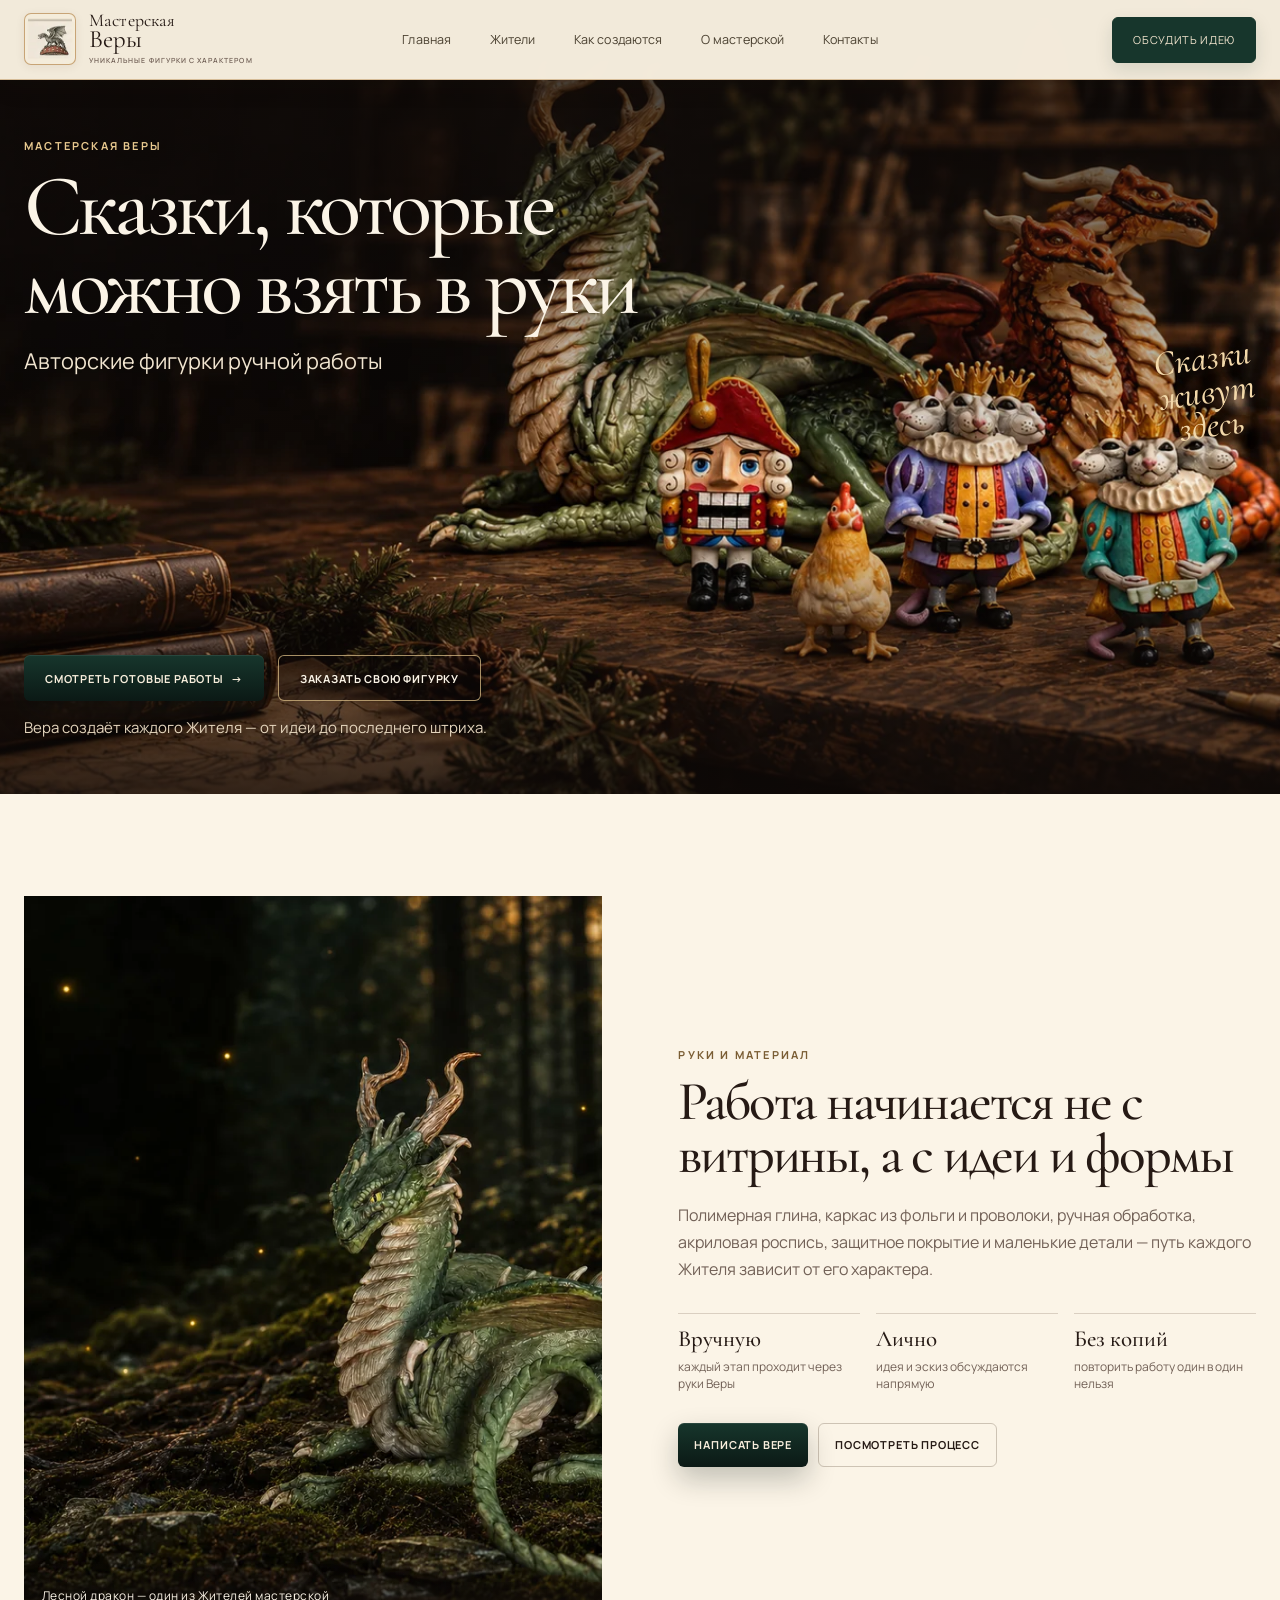
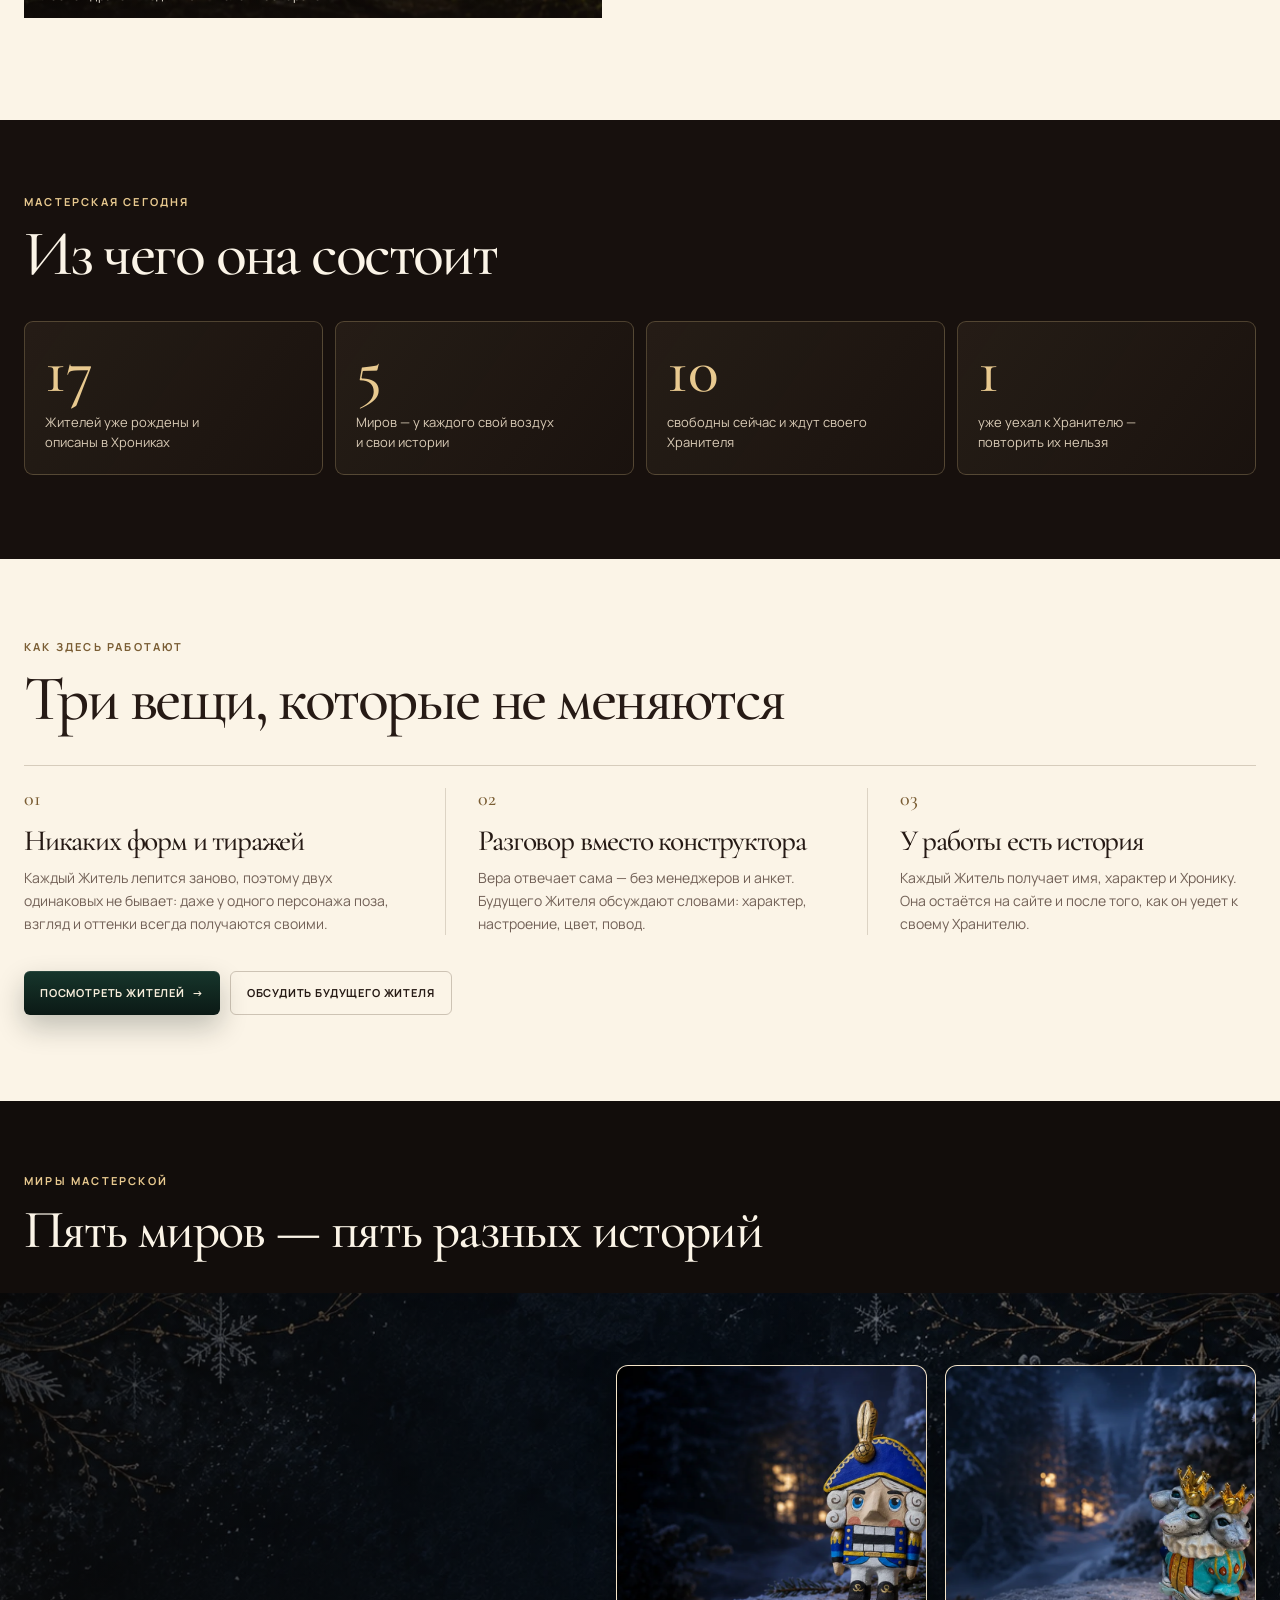
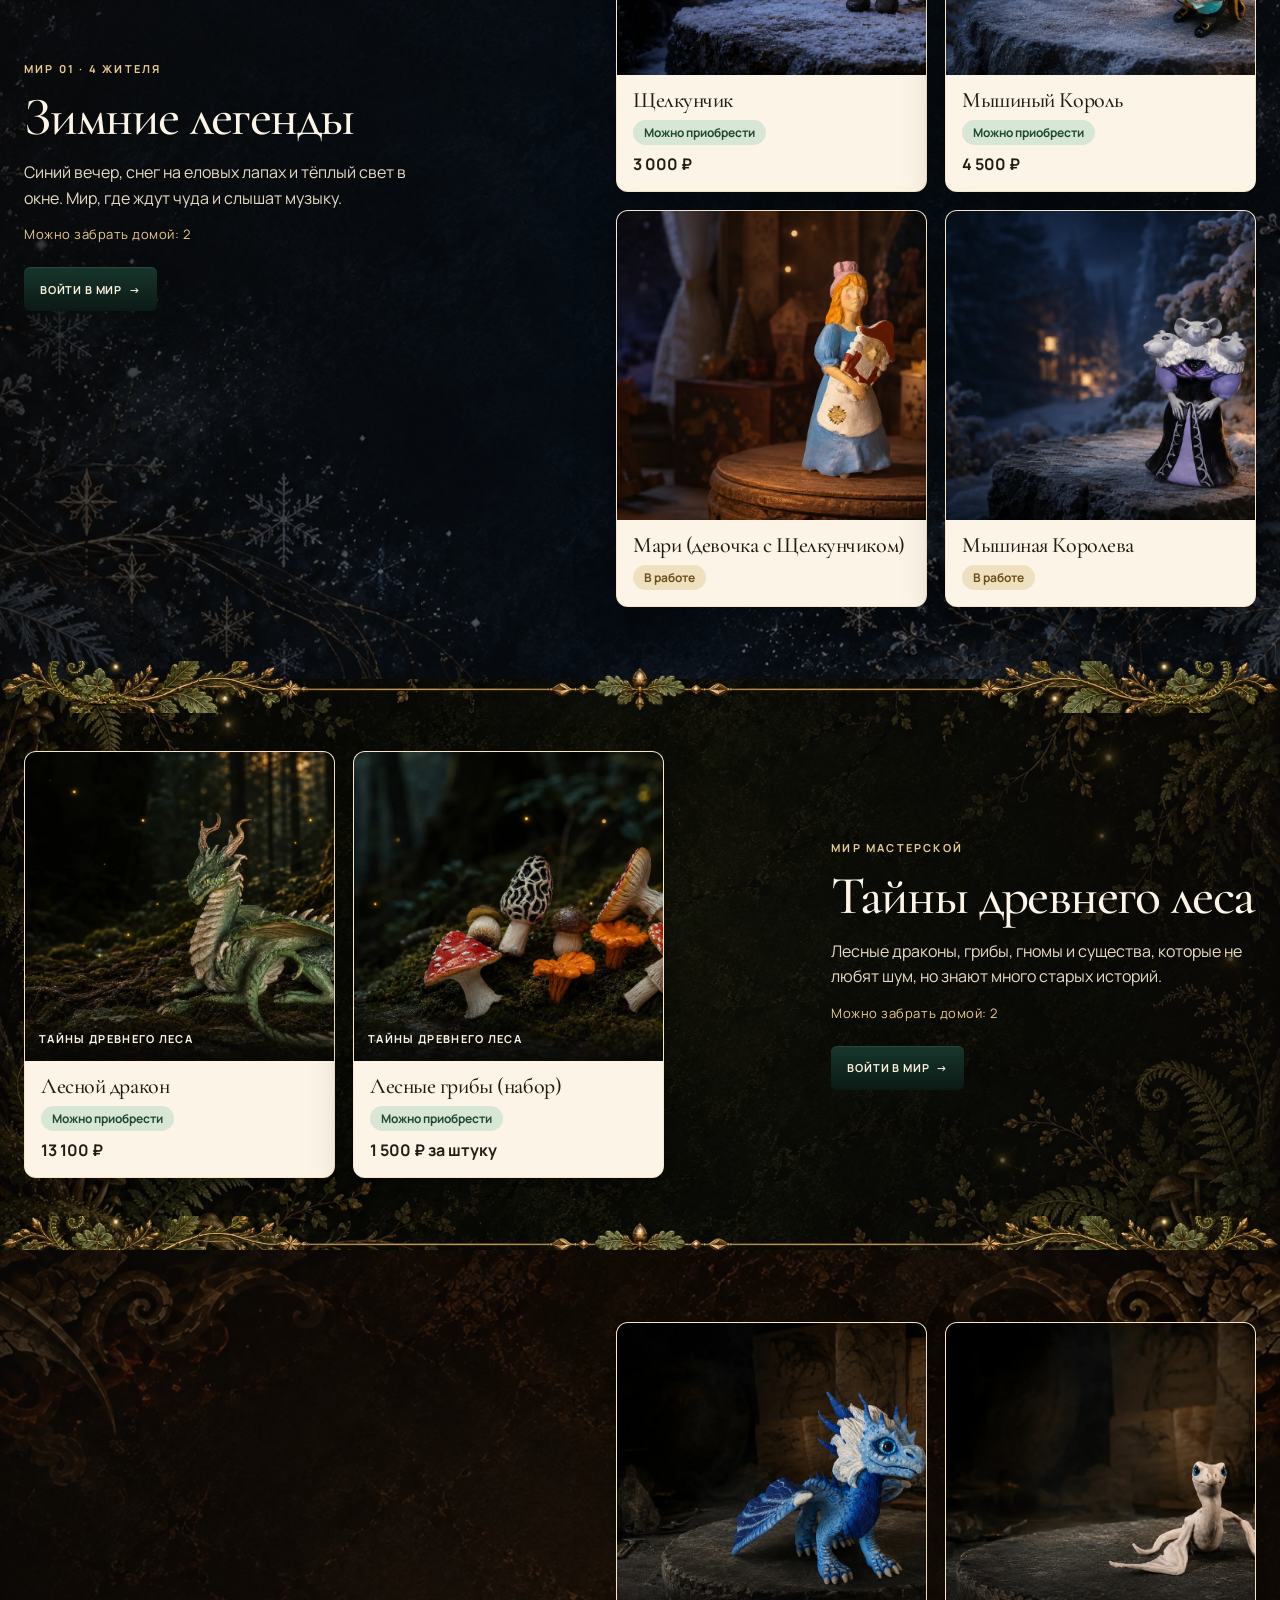
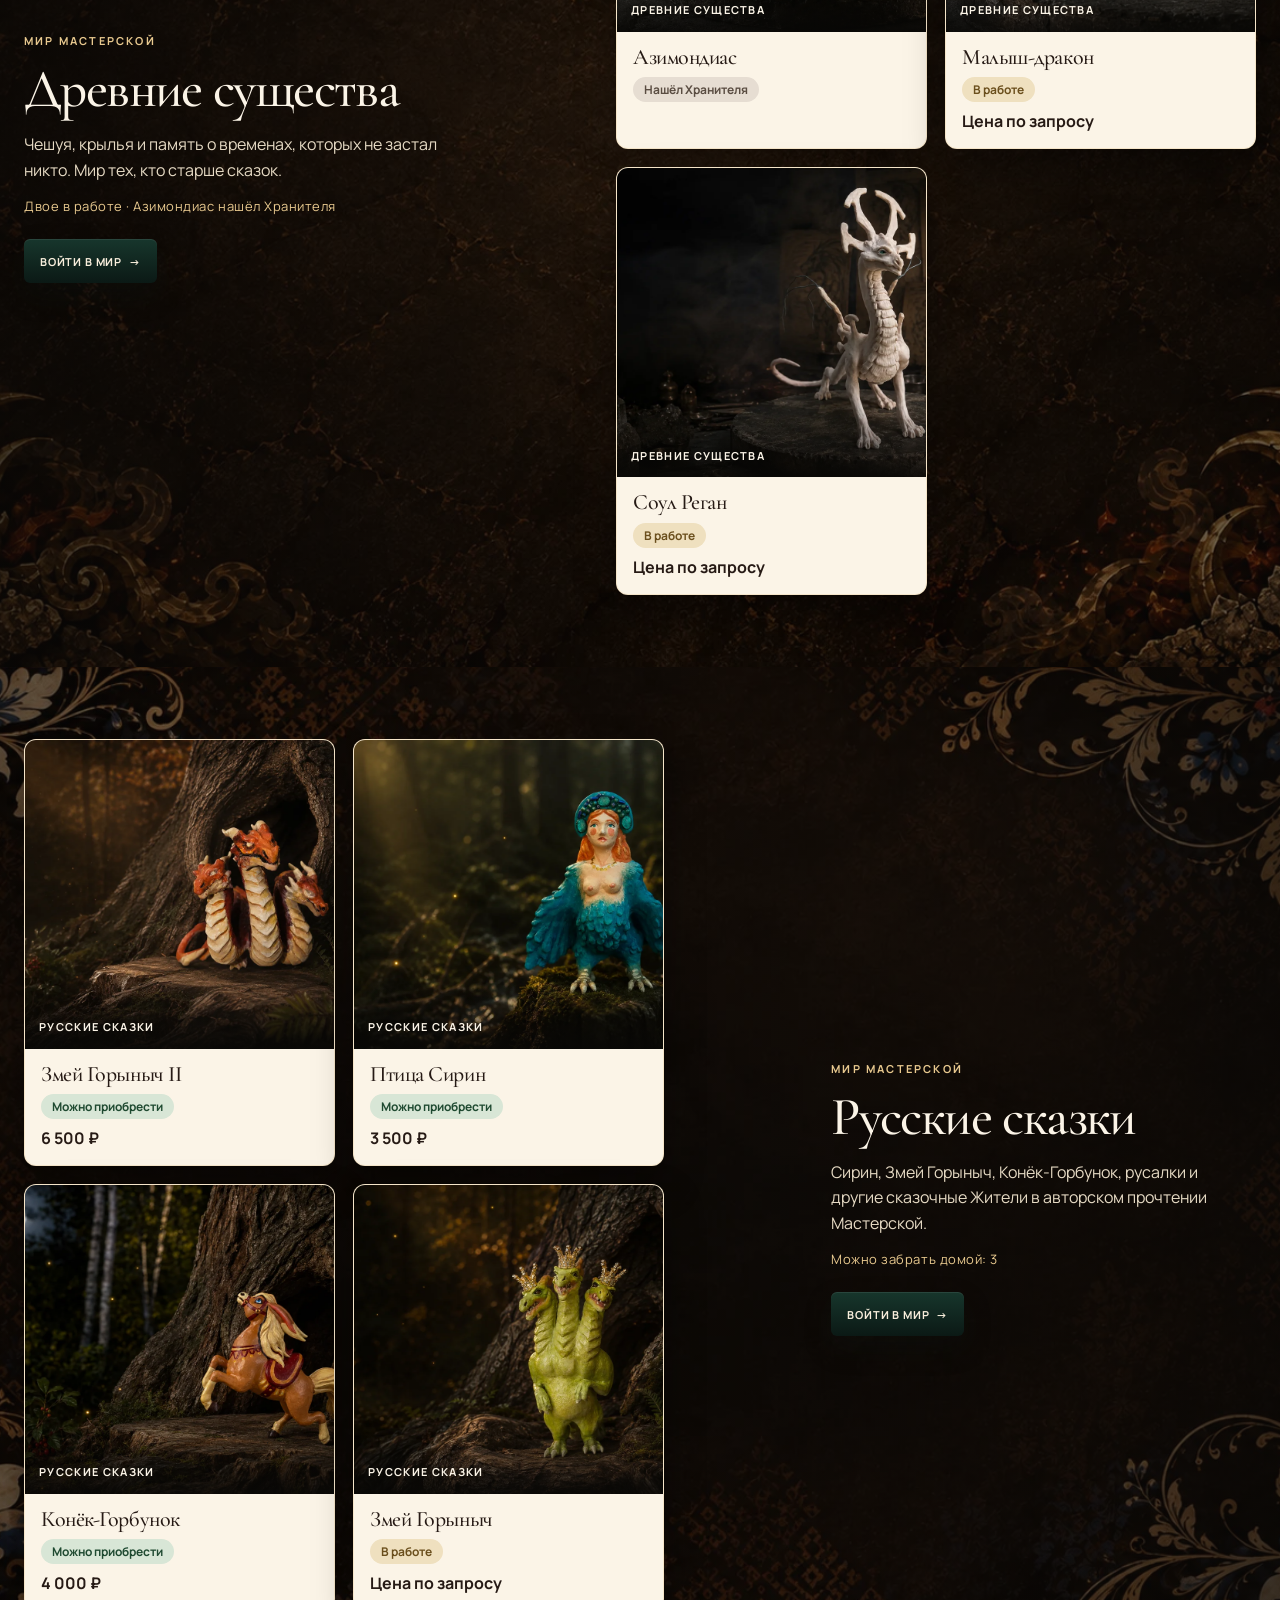
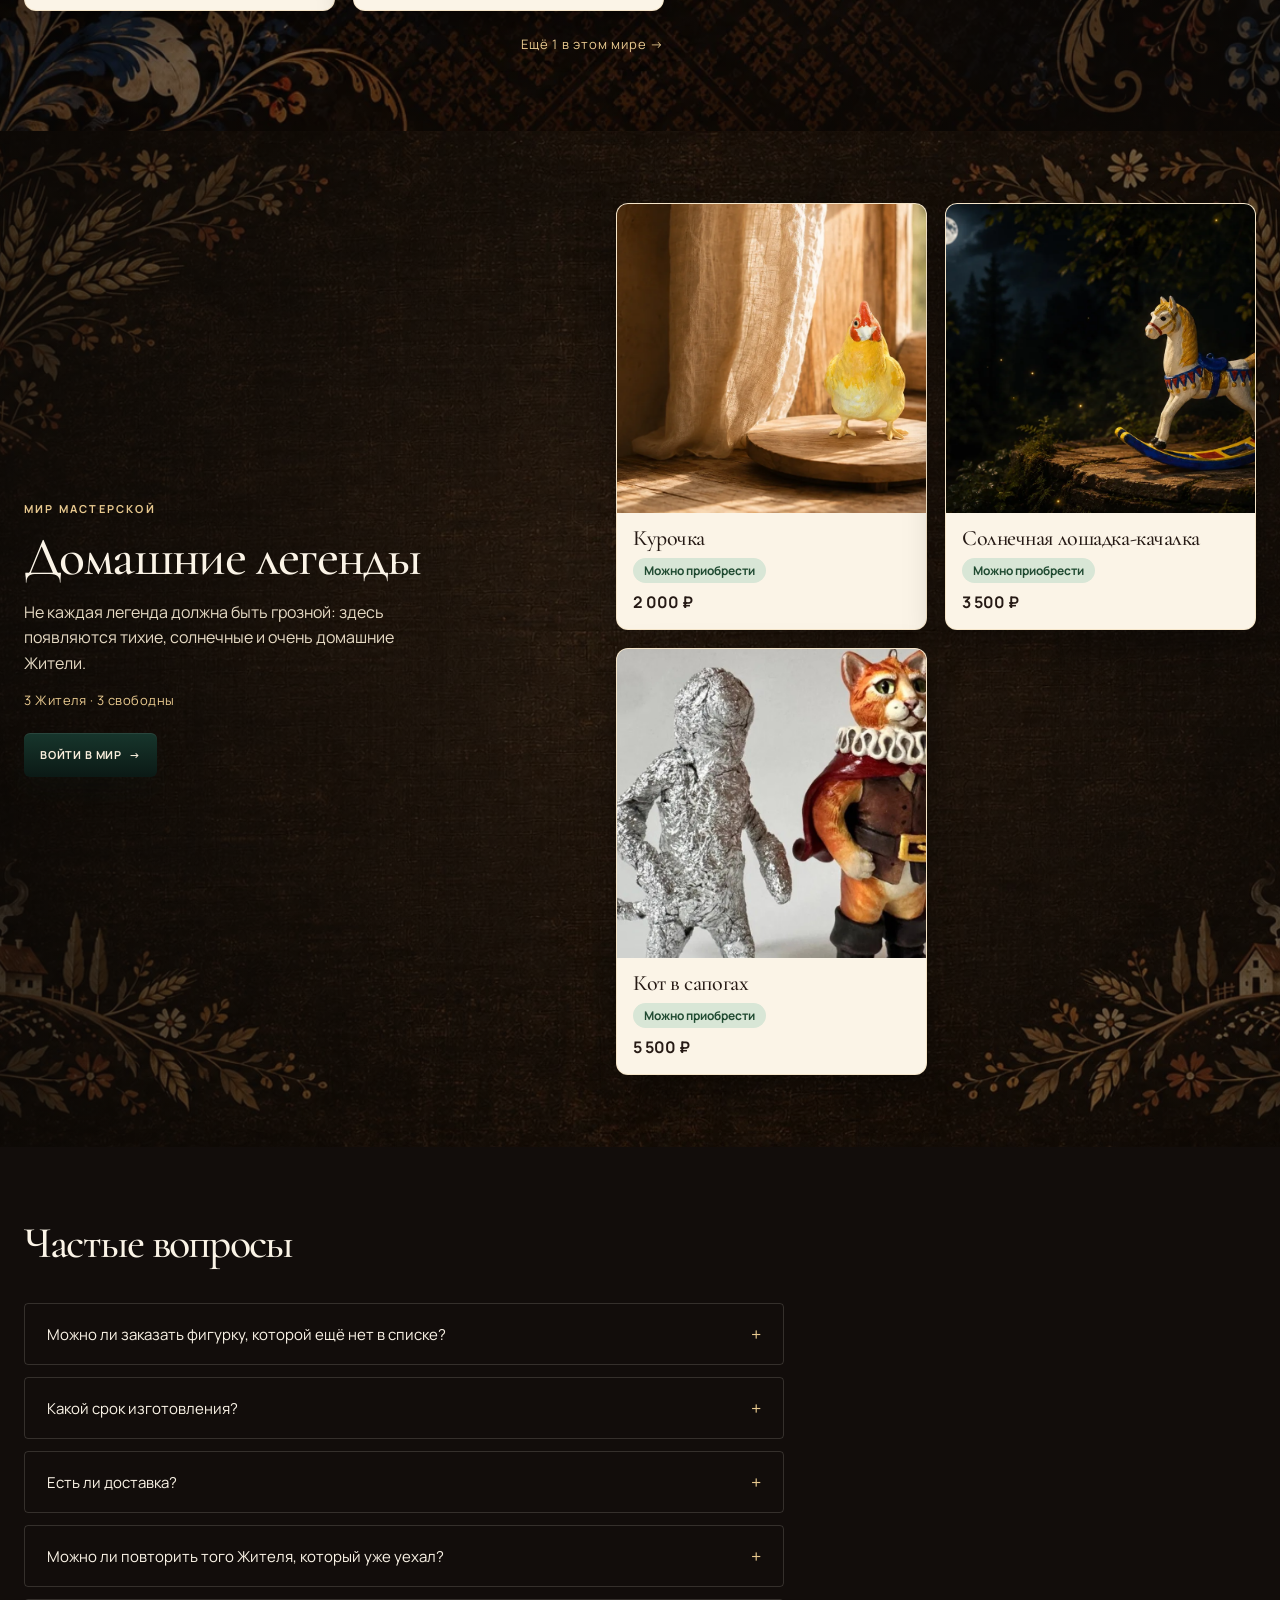
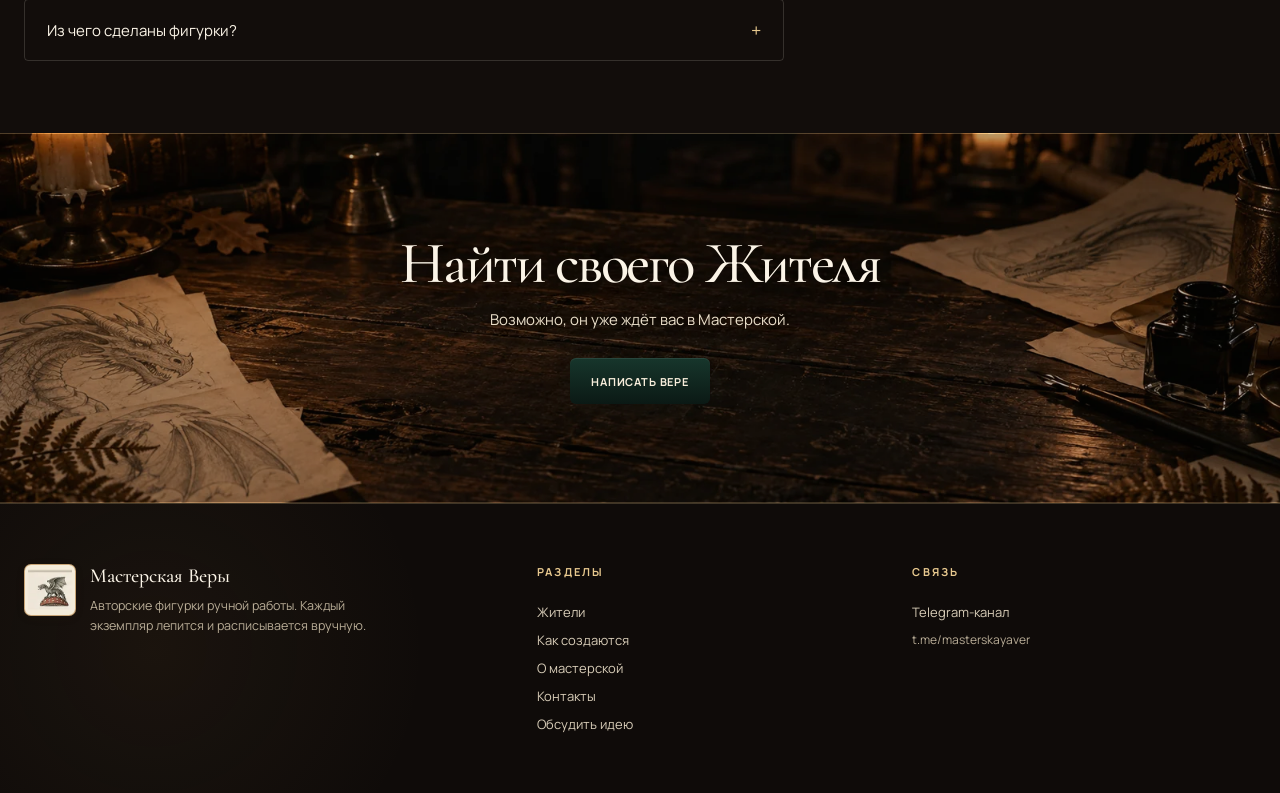
==== commit a29e5b16: "feat(home): restore archived home legends scene" ====
--- a/index.html
+++ b/index.html
@@ -26,7 +26,7 @@
   <script type="application/ld+json">
   {"@context":"https://schema.org","@type":"Organization","name":"Мастерская Веры","url":"https://dmitriyromanychev0000-lab.github.io/masterskaya-very/","description":"Авторские фигурки ручной работы","sameAs":["https://t.me/masterskayaver"]}
   </script>
-  <link rel="stylesheet" href="styles.css?v=20261004-russian">
+  <link rel="stylesheet" href="styles.css?v=20261004-homeworld">
 </head>
 <body>
   <header class="site-header" data-header>
@@ -255,23 +255,23 @@
     <section class="world-scene" data-world="home" aria-labelledby="scene-home">
       <div class="world-scene-inner">
         <div class="world-scene-copy">
-          <p class="eyebrow">Мир 05 · 3 Жителя</p>
+          <p class="eyebrow">Мир мастерской</p>
           <h2 id="scene-home">Домашние легенды</h2>
-          <p class="world-scene-lead">Солнце на деревянном полу, лён и тишина. Не каждая легенда должна рычать.</p>
-          <p class="world-scene-meta">Можно забрать домой: 3</p>
+          <p class="world-scene-lead">Не каждая легенда должна быть грозной: здесь появляются тихие, солнечные и очень домашние Жители.</p>
+          <p class="world-scene-meta">3 Жителя · 3 свободны</p>
           <a class="button button-primary button-small" href="collection.html?world=home">Войти в мир <span aria-hidden="true">→</span></a>
         </div>
         <div class="world-scene-grid">
             <a class="scene-card" href="chronicle.html?resident=hen">
-              <span class="scene-card-photo"><img src="assets/residents/peaceful/hen.webp" alt="Курочка — фигурка ручной работы" loading="lazy" decoding="async"></span>
+              <span class="scene-card-photo"><img src="assets/residents/peaceful/hen.webp" alt="Курочка — фигурка ручной работы" loading="lazy" decoding="async"><span class="home-scene-card-world">Домашние легенды</span></span>
               <span class="scene-card-body"><span class="scene-card-name">Курочка</span><span class="scene-status scene-status--available">Можно приобрести</span><span class="scene-price">2&nbsp;000&nbsp;₽</span></span>
             </a>
             <a class="scene-card" href="chronicle.html?resident=rocking-horse">
-              <span class="scene-card-photo"><img src="assets/residents/peaceful/rocking-horse.webp" alt="Солнечная лошадка-качалка — фигурка ручной работы" loading="lazy" decoding="async"></span>
+              <span class="scene-card-photo"><img src="assets/residents/peaceful/rocking-horse.webp" alt="Солнечная лошадка-качалка — фигурка ручной работы" loading="lazy" decoding="async"><span class="home-scene-card-world">Домашние легенды</span></span>
               <span class="scene-card-body"><span class="scene-card-name">Солнечная лошадка-качалка</span><span class="scene-status scene-status--available">Можно приобрести</span><span class="scene-price">3&nbsp;500&nbsp;₽</span></span>
             </a>
             <a class="scene-card" href="chronicle.html?resident=puss-in-boots">
-              <span class="scene-card-photo"><img src="assets/process/05-compare-side.jpg" alt="Кот в сапогах — фигурка ручной работы" loading="lazy" decoding="async"></span>
+              <span class="scene-card-photo"><img src="assets/process/05-compare-side.jpg" alt="Кот в сапогах — фигурка ручной работы" loading="lazy" decoding="async"><span class="home-scene-card-world">Домашние легенды</span></span>
               <span class="scene-card-body"><span class="scene-card-name">Кот в сапогах</span><span class="scene-status scene-status--available">Можно приобрести</span><span class="scene-price">5&nbsp;500&nbsp;₽</span></span>
             </a>
           
--- a/styles.css
+++ b/styles.css
@@ -5088,3 +5088,52 @@
   .world-scene[data-world="dragons"] .world-scene-grid { margin-top:16px; }
   .world-scene[data-world="dragons"] .ancient-scene-card-world { padding:28px 9px 10px; font-size:10px; letter-spacing:.08em; }
 }
+
+/* Russian tales: archived card captions and world availability. */
+.world-scene[data-world="russian"] .scene-card-photo { position:relative; }
+.world-scene[data-world="russian"] .russian-scene-card-world {
+  position:absolute;
+  inset:auto 0 0;
+  padding:38px 14px 14px;
+  background:linear-gradient(transparent,rgba(9,8,6,.86));
+  color:var(--cream);
+  font-size:11px;
+  font-weight:700;
+  line-height:1.35;
+  letter-spacing:.12em;
+  text-transform:uppercase;
+}
+.collection-available-note {
+  display:inline-flex;
+  align-items:center;
+  min-height:36px;
+  margin:18px 0 0;
+  padding:7px 15px;
+  border:1px solid rgba(194,217,185,.48);
+  border-radius:999px;
+  color:#e6f3da;
+  background:rgba(30,72,44,.6);
+  font-size:13px;
+  line-height:1.35;
+}
+@media (max-width:900px) {
+  .world-scene[data-world="russian"] .world-scene-copy .button {
+    display:flex;
+    width:100%;
+    min-height:52px;
+    justify-content:center;
+    border:1px solid rgba(232,201,143,.45);
+    border-radius:999px;
+    background:#30251c;
+    font-size:14px;
+    text-transform:none;
+    letter-spacing:0;
+  }
+  .world-scene[data-world="russian"] .world-scene-copy .button span { display:none; }
+}
+@media (max-width:700px) {
+  .world-scene[data-world="russian"] .world-scene-meta { display:none; }
+  .world-scene[data-world="russian"] .world-scene-grid { margin-top:16px; }
+  .world-scene[data-world="russian"] .russian-scene-card-world { padding:28px 9px 10px; font-size:10px; letter-spacing:.08em; }
+  main[data-collection-root][data-world="russian"] .collection-available-note { margin-top:16px; }
+}
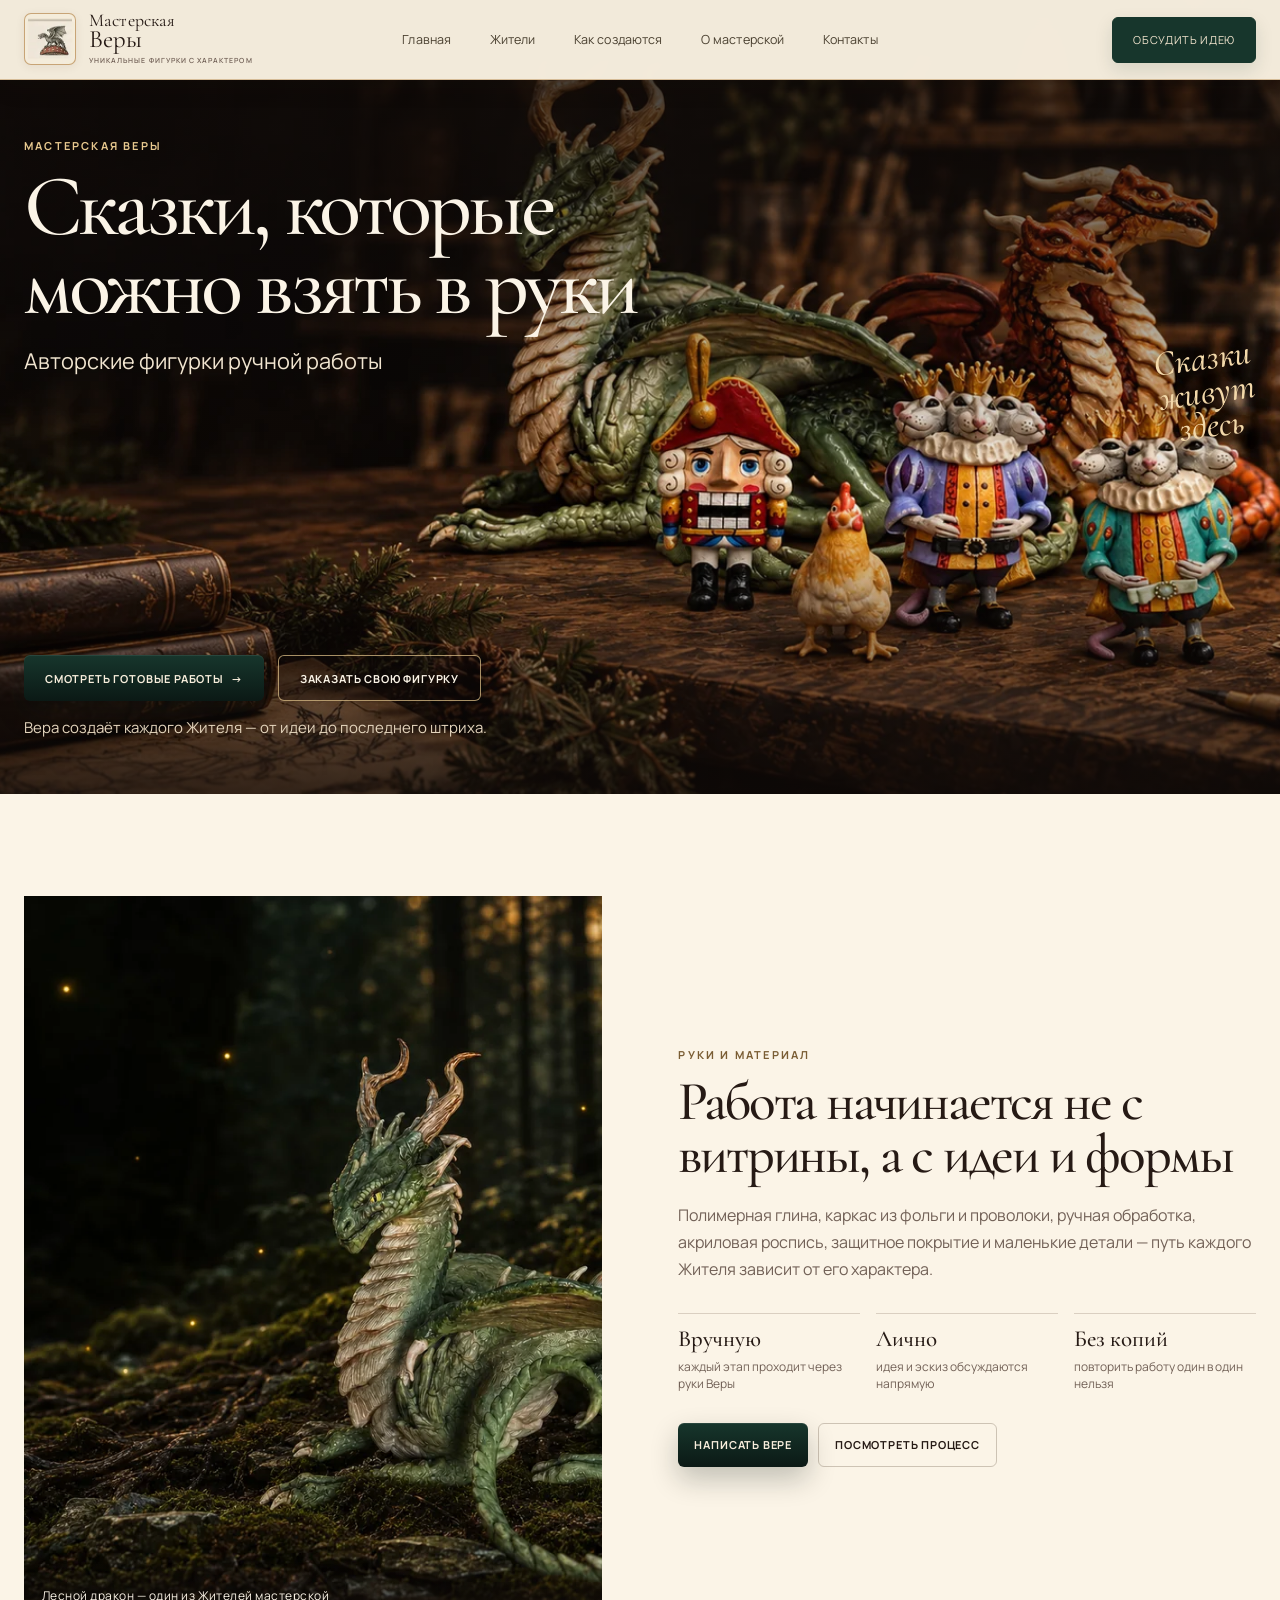
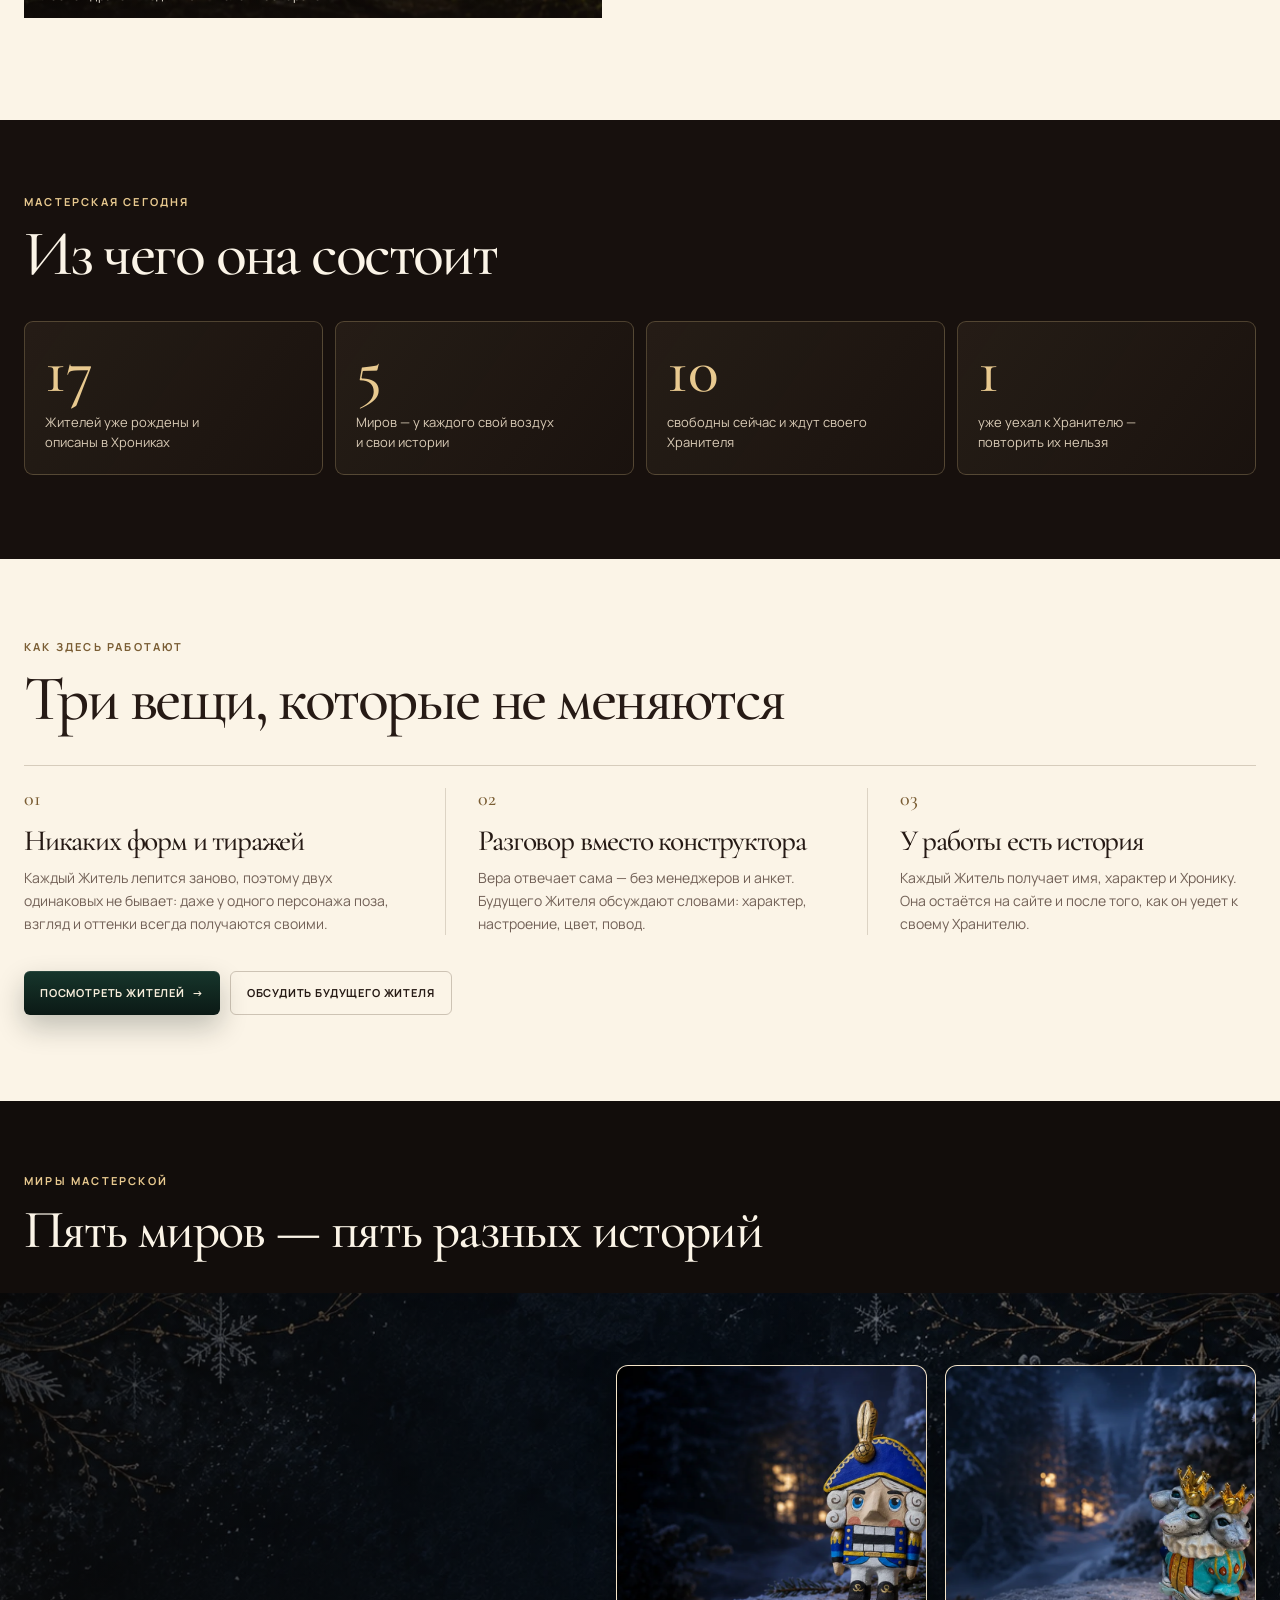
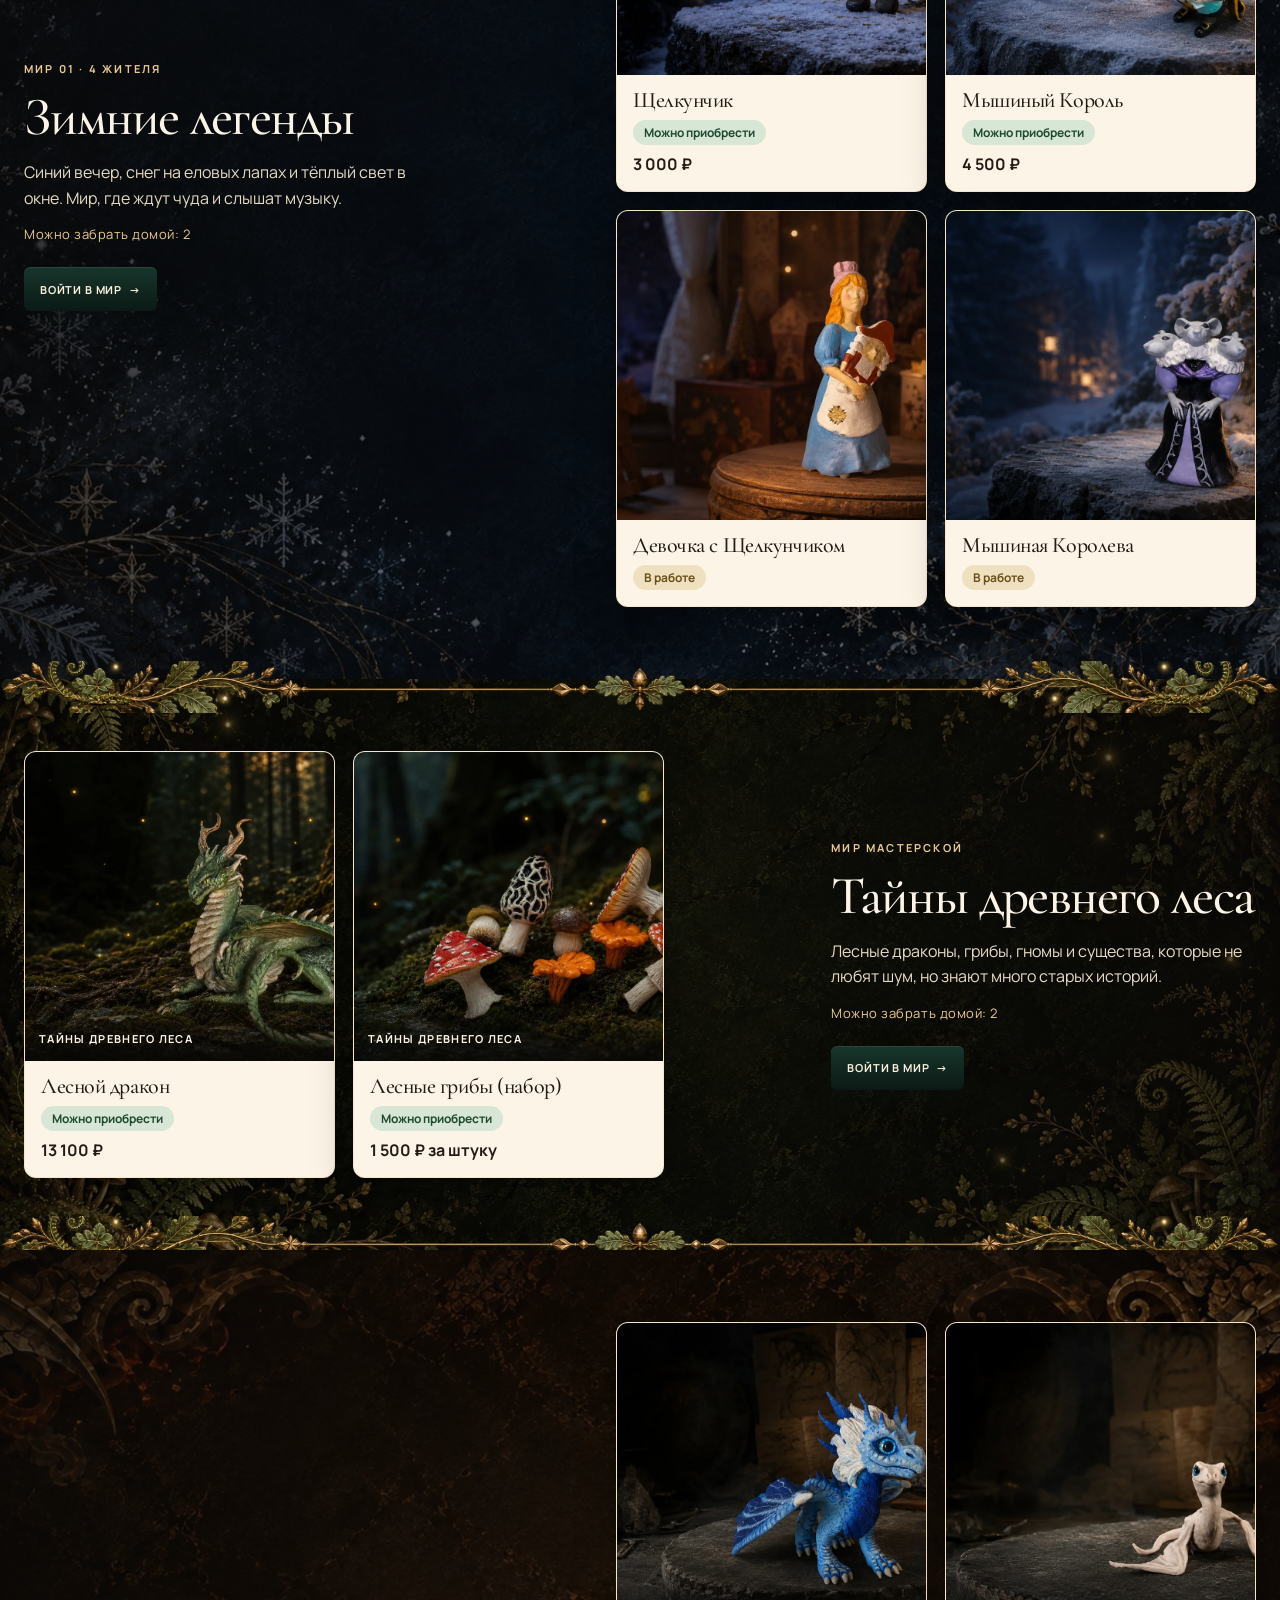
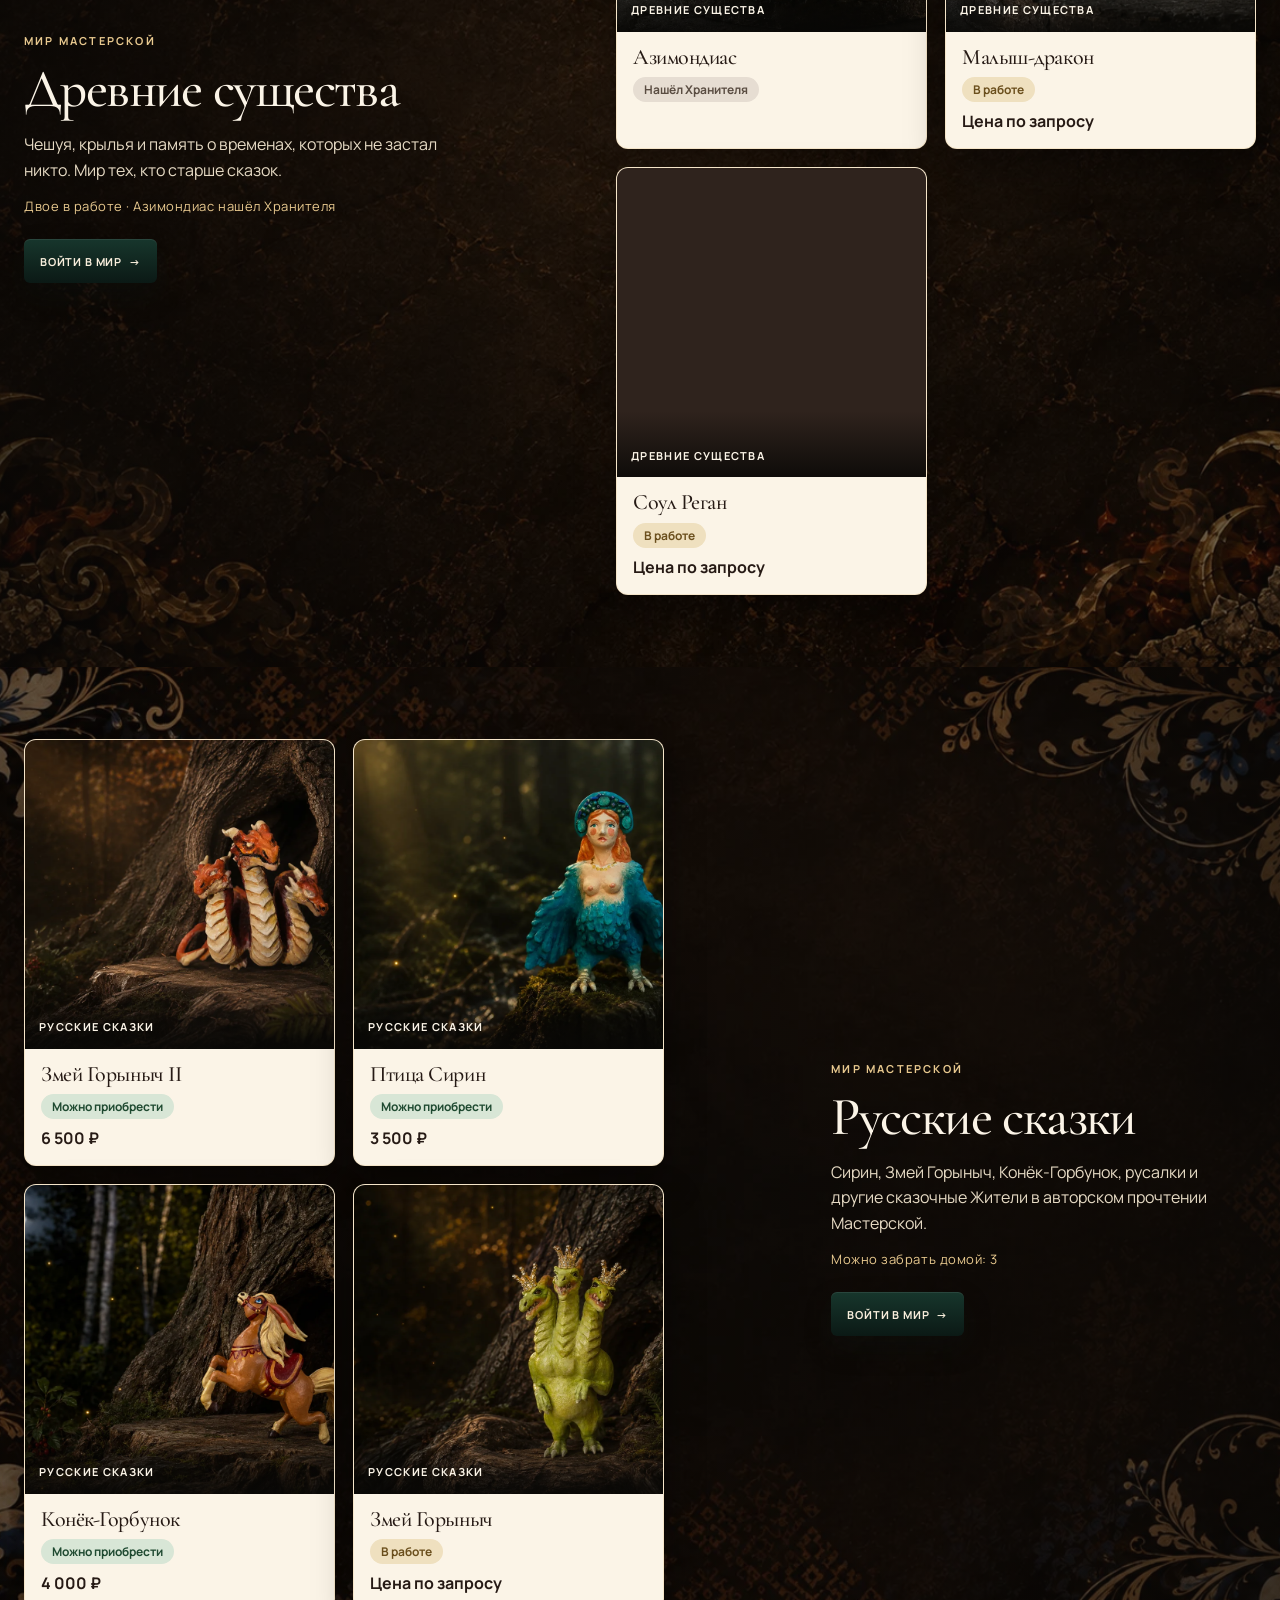
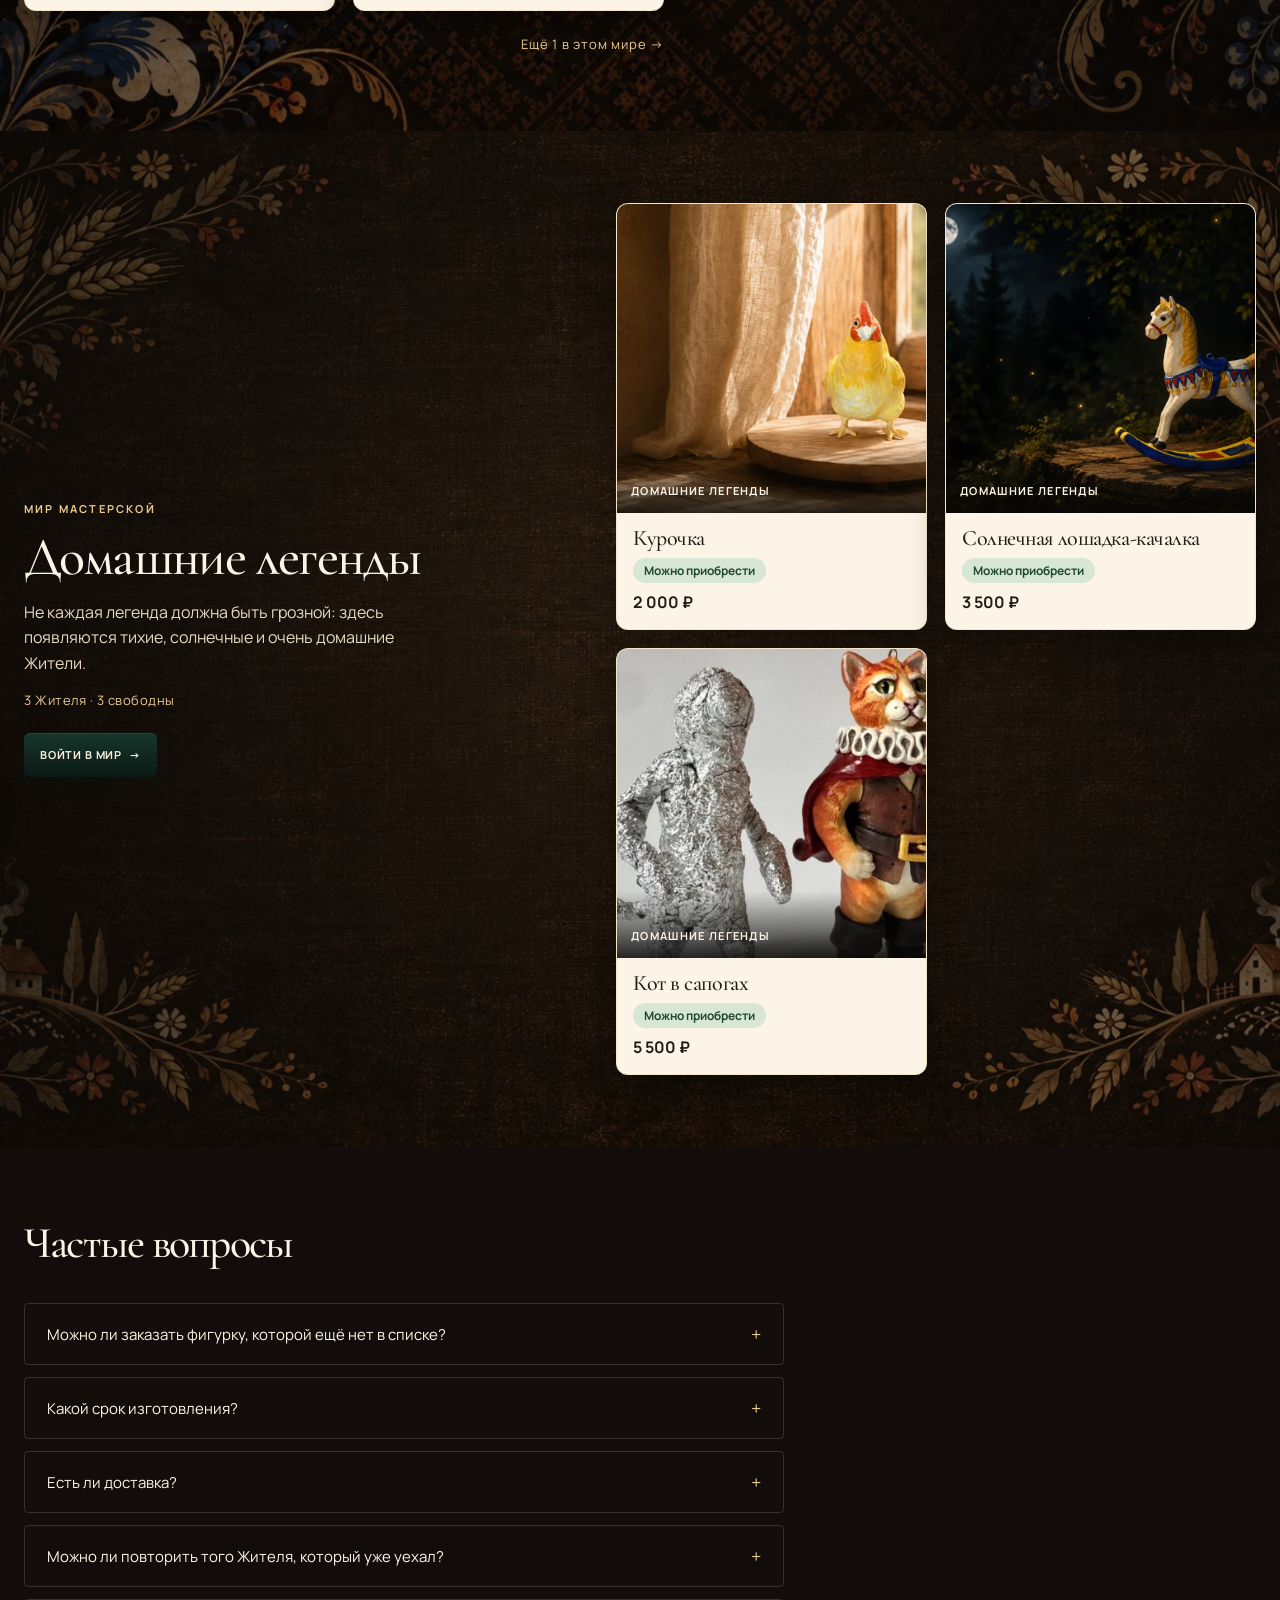
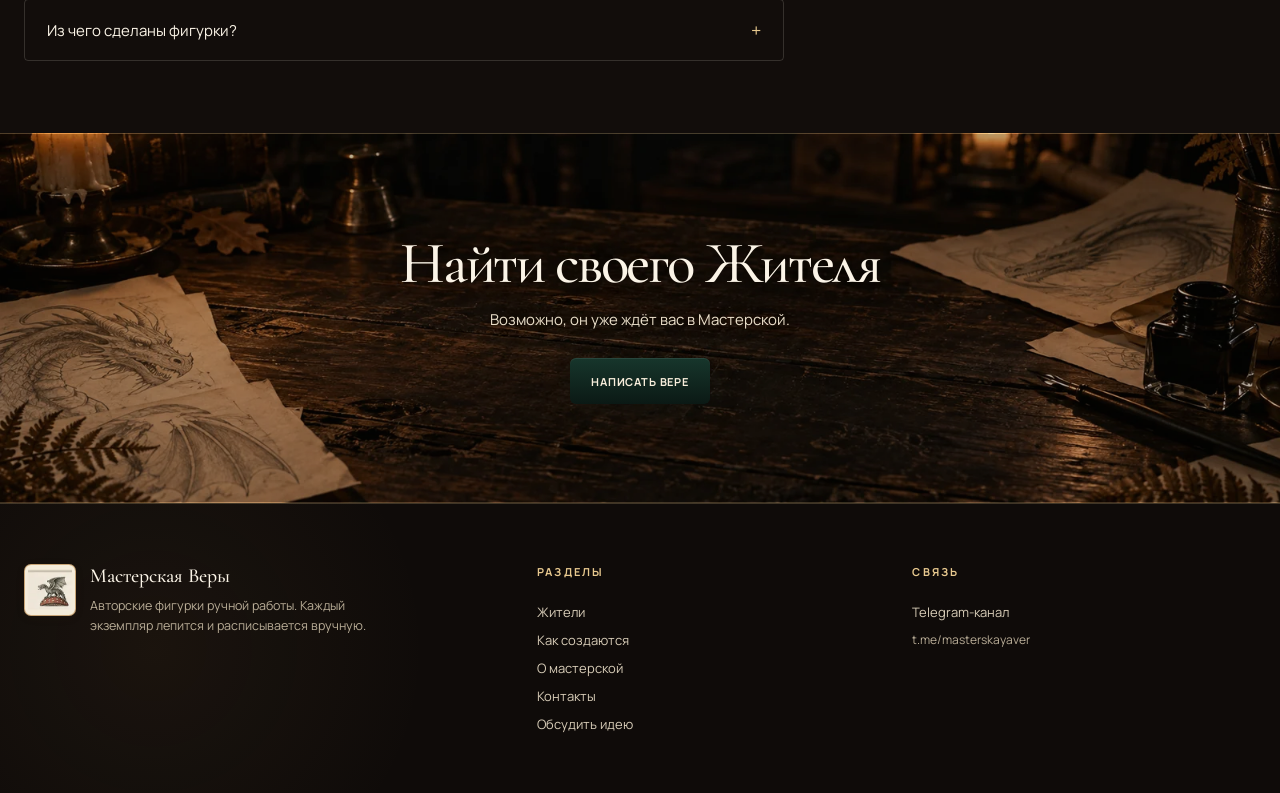
==== commit 4e1e467e: "Restore Mari display name on homepage" ====
--- a/index.html
+++ b/index.html
@@ -157,8 +157,8 @@
               <span class="scene-card-body"><span class="scene-card-name">Мышиный Король</span><span class="scene-status scene-status--available">Можно приобрести</span><span class="scene-price">4&nbsp;500&nbsp;₽</span></span>
             </a>
             <a class="scene-card" href="chronicle.html?resident=mari">
-              <span class="scene-card-photo"><img src="assets/residents/peaceful/mari.webp" alt="Мари (девочка с Щелкунчиком) — фигурка ручной работы" loading="lazy" decoding="async"></span>
-              <span class="scene-card-body"><span class="scene-card-name">Мари (девочка с Щелкунчиком)</span><span class="scene-status scene-status--progress">В работе</span></span>
+              <span class="scene-card-photo"><img src="assets/residents/peaceful/mari.webp" alt="Девочка с Щелкунчиком — фигурка ручной работы" loading="lazy" decoding="async"></span>
+              <span class="scene-card-body"><span class="scene-card-name">Девочка с Щелкунчиком</span><span class="scene-status scene-status--progress">В работе</span></span>
             </a>
             <a class="scene-card" href="chronicle.html?resident=mouse-queen">
               <span class="scene-card-photo"><img src="assets/residents/peaceful/mouse-queen.webp" alt="Мышиная Королева — фигурка ручной работы" loading="lazy" decoding="async"></span>
@@ -337,6 +337,6 @@
     </div>
   </footer>
 
-  <script src="app.js"></script>
+  <script src="app.js?v=chronicle-copy-1"></script>
 </body>
 </html>
--- a/styles.css
+++ b/styles.css
@@ -5137,3 +5137,153 @@
   .world-scene[data-world="russian"] .russian-scene-card-world { padding:28px 9px 10px; font-size:10px; letter-spacing:.08em; }
   main[data-collection-root][data-world="russian"] .collection-available-note { margin-top:16px; }
 }
+
+/* Home legends: archived description and labels over the three real works. */
+.world-scene[data-world="home"] .scene-card-photo { position:relative; }
+.world-scene[data-world="home"] .home-scene-card-world {
+  position:absolute;
+  inset:auto 0 0;
+  padding:38px 14px 14px;
+  background:linear-gradient(transparent,rgba(9,8,6,.86));
+  color:var(--cream);
+  font-size:11px;
+  font-weight:700;
+  line-height:1.35;
+  letter-spacing:.12em;
+  text-transform:uppercase;
+}
+@media (max-width:900px) {
+  .world-scene[data-world="home"] .world-scene-meta {
+    display:inline-flex;
+    align-items:center;
+    min-height:44px;
+    margin:0 12px 0 0;
+    padding:6px 14px;
+    border:1px solid rgba(232,201,143,.6);
+    border-radius:999px;
+    background:rgba(10,8,6,.32);
+    color:var(--gold-light);
+    font-size:13px;
+  }
+  .world-scene[data-world="home"] .world-scene-copy .button {
+    display:inline-flex;
+    align-items:center;
+    min-height:44px;
+    padding:5px 0;
+    border:0;
+    border-bottom:1px solid var(--gold-light);
+    border-radius:0;
+    background:transparent;
+    color:var(--cream);
+    font-size:15px;
+    text-transform:none;
+    letter-spacing:0;
+  }
+}
+@media (max-width:700px) {
+  .world-scene[data-world="home"] .world-scene-grid { margin-top:18px; }
+  .world-scene[data-world="home"] .home-scene-card-world { padding:28px 9px 10px; font-size:10px; letter-spacing:.08em; }
+}
+
+/* Residents archive composition — compact introduction and catalogue cards. */
+.residents-intro {
+  padding-top:calc(var(--header-h) + 38px);
+  padding-bottom:32px;
+  background:linear-gradient(180deg,#f7edda 0%,#efe1c9 100%);
+}
+.residents-intro::before { display:none; }
+.residents-heading-row {
+  display:flex;
+  justify-content:space-between;
+  align-items:center;
+  gap:32px;
+}
+.residents-intro h1 {
+  max-width:none;
+  font-size:clamp(48px,6.9vw,92px);
+  line-height:1.02;
+  letter-spacing:-.052em;
+}
+.residents-lead {
+  max-width:none;
+  margin:14px 0 0;
+  color:#80623c;
+  font-size:clamp(12px,1.25vw,17px);
+  line-height:1.38;
+  font-weight:700;
+  letter-spacing:.14em;
+  text-transform:uppercase;
+}
+.residents-view-all {
+  flex:0 0 auto;
+  display:inline-flex;
+  align-items:center;
+  gap:12px;
+  min-height:44px;
+  color:var(--gold-ink);
+  border-bottom:1px solid rgba(122,93,52,.4);
+  font-size:11px;
+  font-weight:700;
+  letter-spacing:.1em;
+  text-transform:uppercase;
+}
+.residents-view-all:focus-visible { outline:2px solid var(--forest); outline-offset:4px; }
+.residents-summary {
+  margin:28px 0 0;
+  color:#493d2f;
+  font-size:clamp(15px,1.45vw,21px);
+  line-height:1.5;
+}
+.residents-summary strong { font-weight:700; }
+.residents-filter-row { margin-top:26px; padding-top:18px; }
+.res-world { scroll-margin-top:var(--header-h); }
+.resident-grid { grid-template-columns:repeat(4,minmax(0,1fr)); gap:16px; }
+.res-world[data-world="forest"] .resident-grid {
+  grid-template-columns:repeat(2,minmax(0,1fr));
+  max-width:calc((var(--content) - 48px) / 2);
+  margin-inline:auto;
+}
+.resident-copy { gap:0; }
+.resident-facts {
+  display:flex;
+  flex-wrap:wrap;
+  align-items:center;
+  gap:6px 10px;
+  min-height:28px;
+  margin-bottom:10px;
+}
+.resident-facts .resident-status { margin:0; }
+.resident-facts .resident-meta { margin:0; }
+.resident-facts .resident-stock::before { content:" · "; }
+.resident-teaser {
+  margin:0 0 18px;
+  color:#75695a;
+  font-size:12px;
+  line-height:1.55;
+  min-height:3.1em;
+}
+@media (max-width:1100px) {
+  .resident-grid { grid-template-columns:repeat(3,minmax(0,1fr)); }
+  .res-world[data-world="forest"] .resident-grid { max-width:640px; }
+}
+@media (max-width:980px) {
+  .residents-heading-row { align-items:flex-start; }
+  .residents-intro h1 { font-size:clamp(48px,6vw,68px); }
+  .resident-grid { grid-template-columns:repeat(2,minmax(0,1fr)); }
+}
+@media (max-width:620px) {
+  .residents-intro { padding:calc(var(--header-h) + 30px) 18px 24px; }
+  .residents-heading-row { display:block; }
+  .residents-intro h1 { font-size:clamp(44px,11vw,58px); }
+  .residents-lead { font-size:12px; letter-spacing:.10em; }
+  .residents-view-all { margin-top:15px; }
+  .residents-summary { margin-top:18px; font-size:15px; }
+  .residents-filter-row { margin-top:18px; }
+  .resident-grid,
+  .res-world[data-world="forest"] .resident-grid { grid-template-columns:repeat(2,minmax(0,1fr)); max-width:none; }
+  .resident-facts { align-items:flex-start; gap:4px 6px; min-height:0; margin-bottom:7px; }
+  .resident-facts .resident-price { font-size:13px; }
+  .resident-facts .resident-meta { line-height:1.2; }
+  .resident-teaser { min-height:0; margin-bottom:10px; font-size:10.5px; line-height:1.4; }
+  .resident-actions .button { display:inline-flex; }
+}
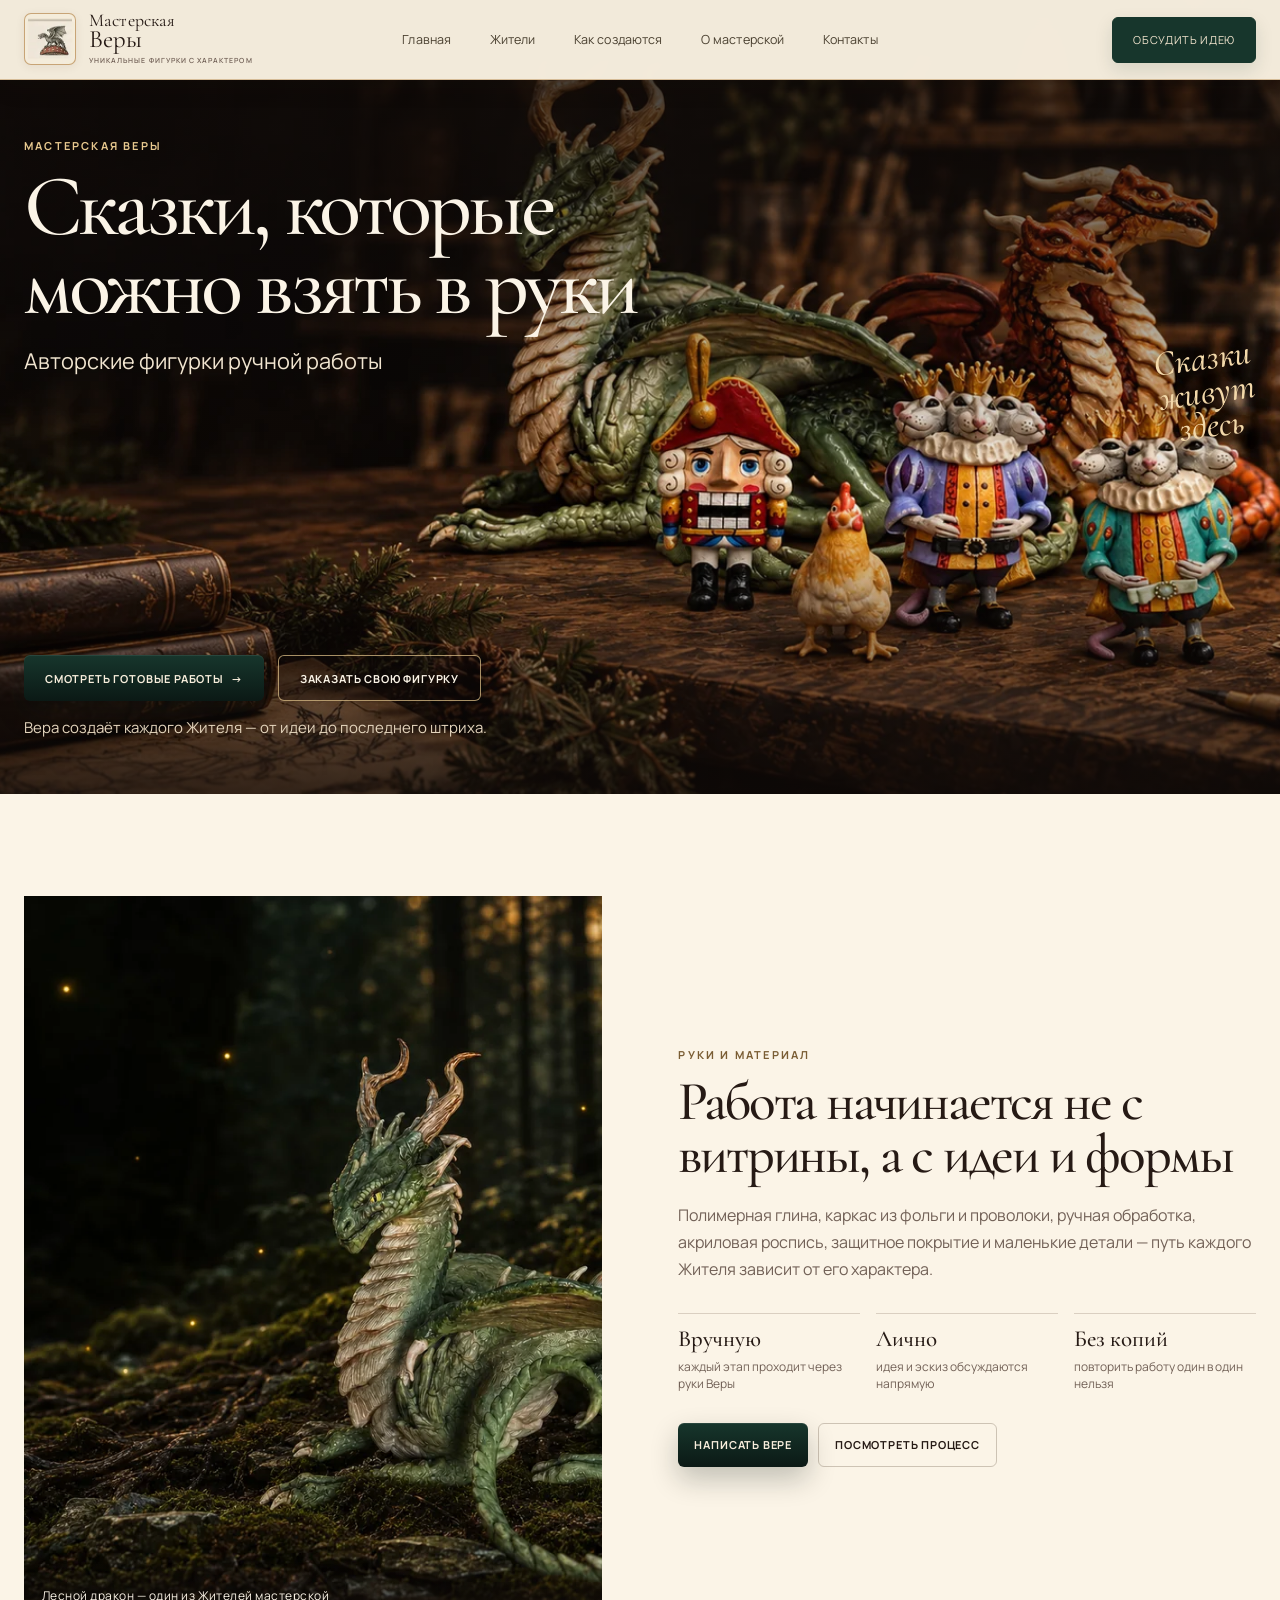
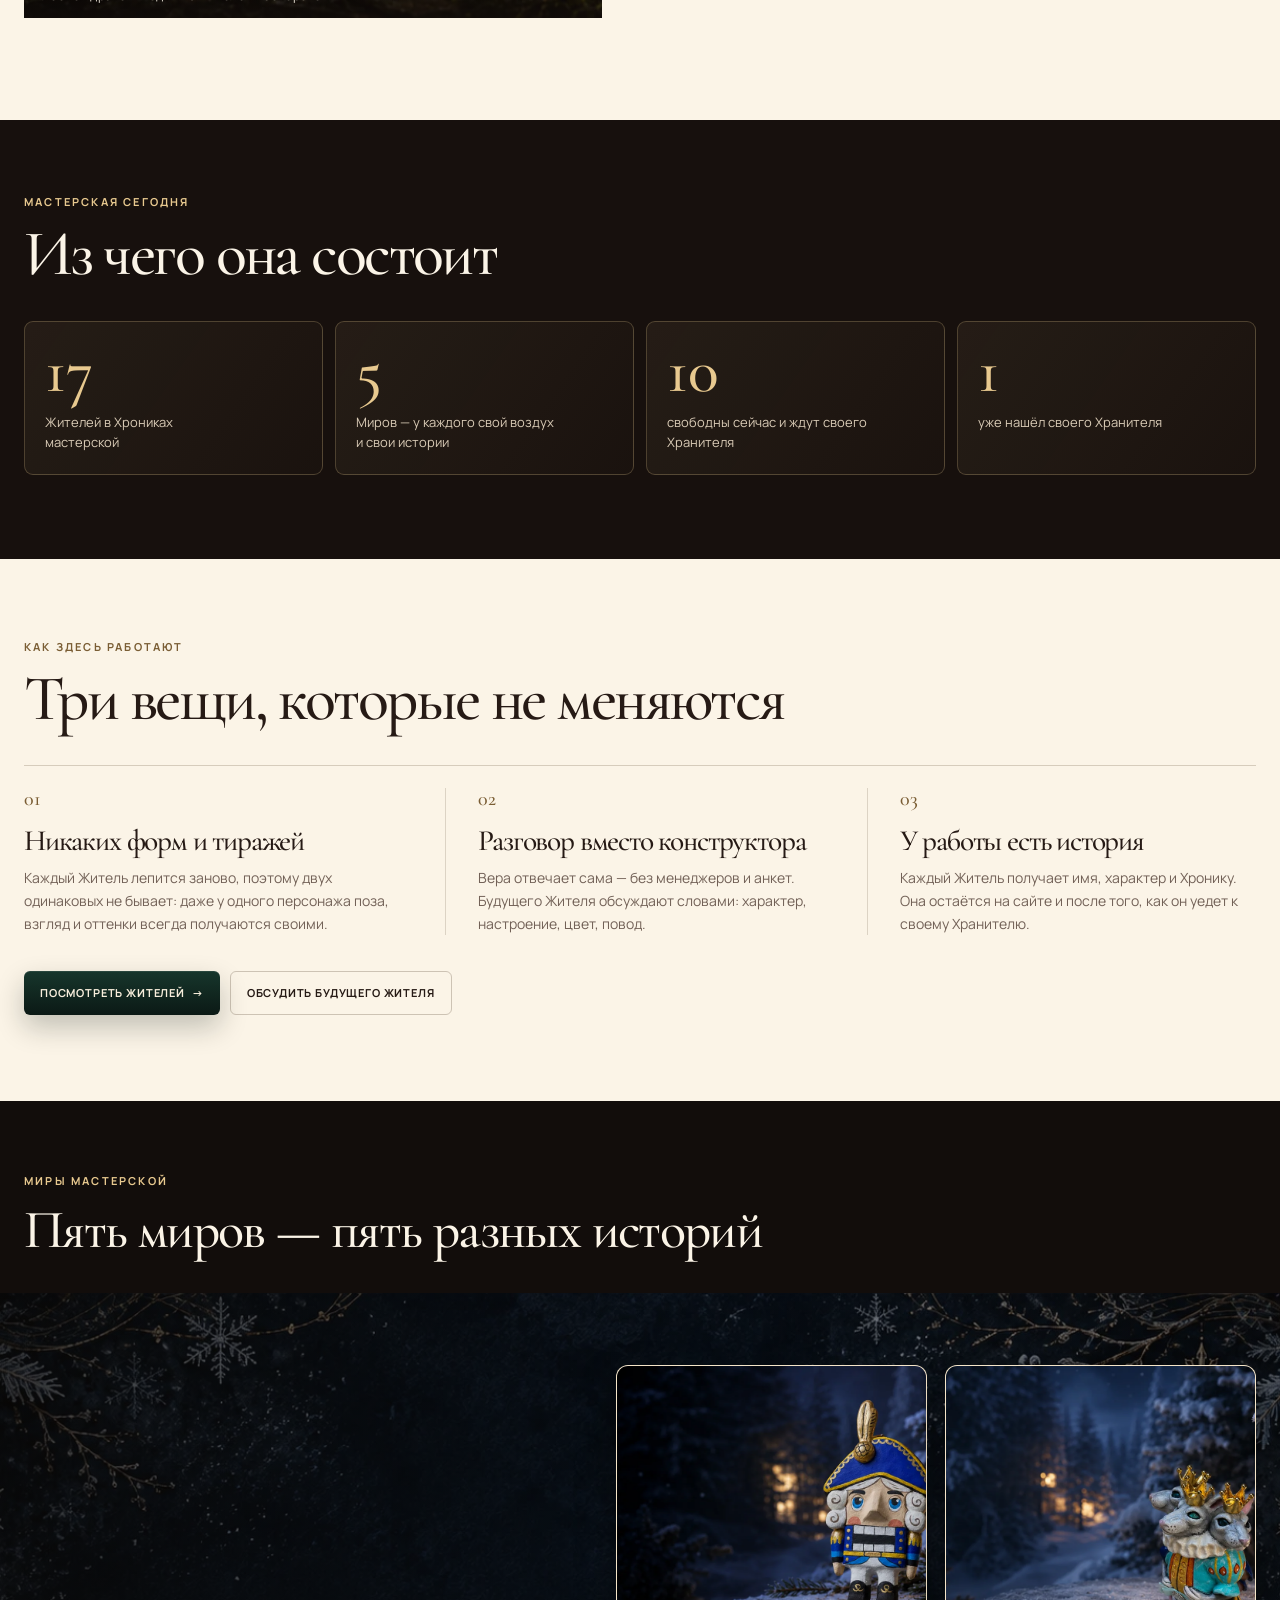
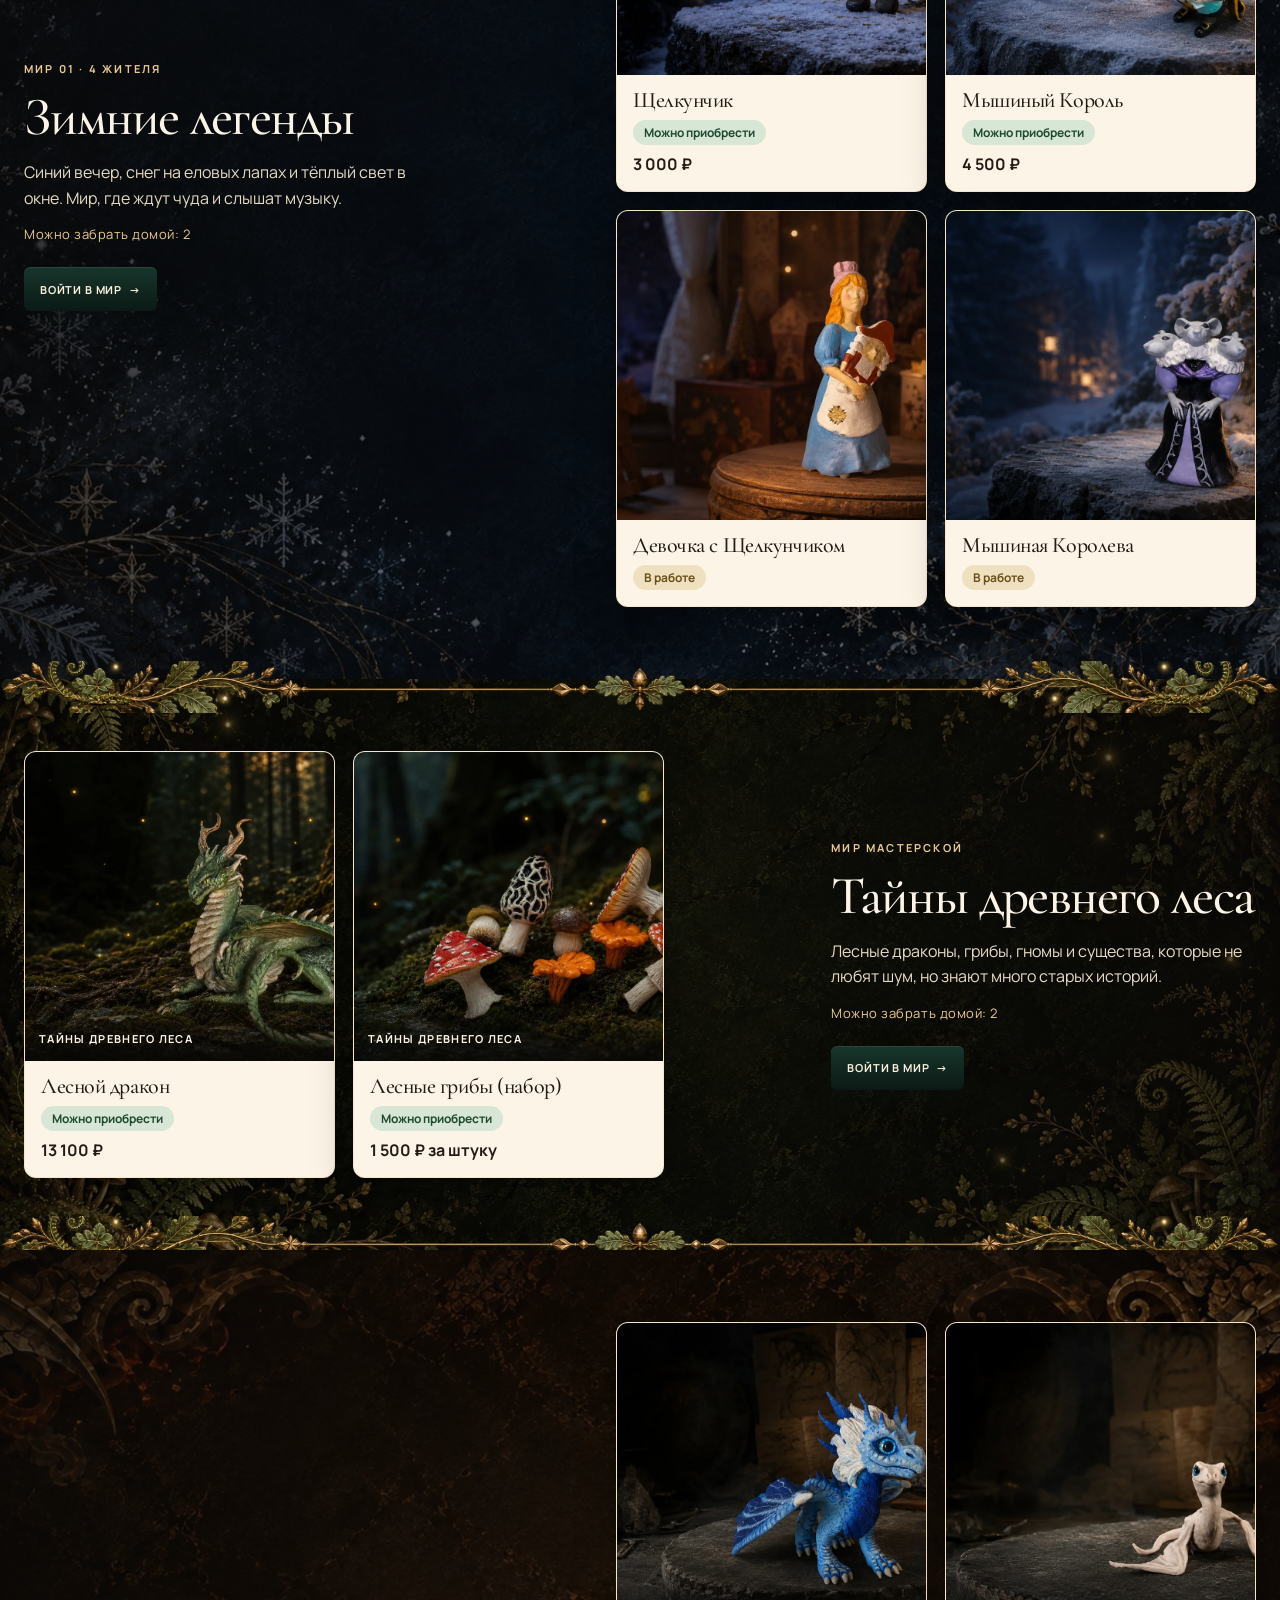
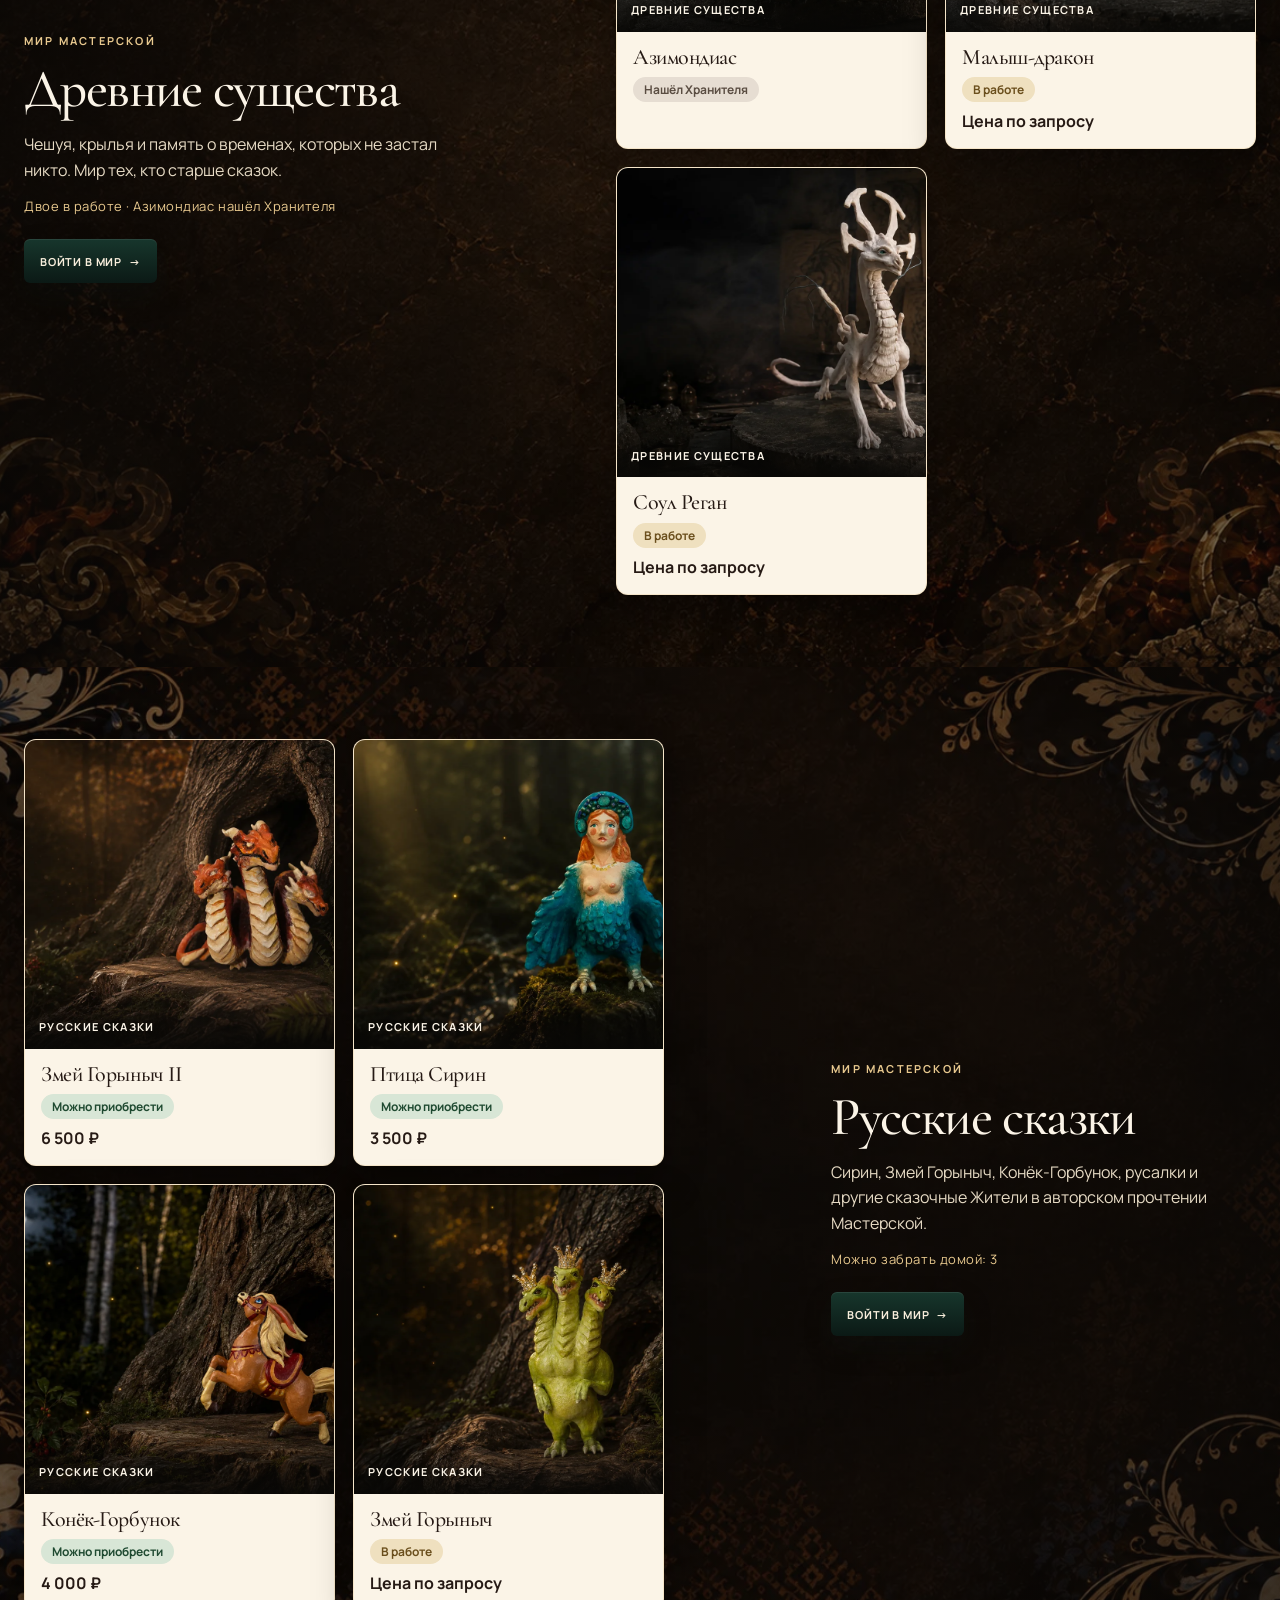
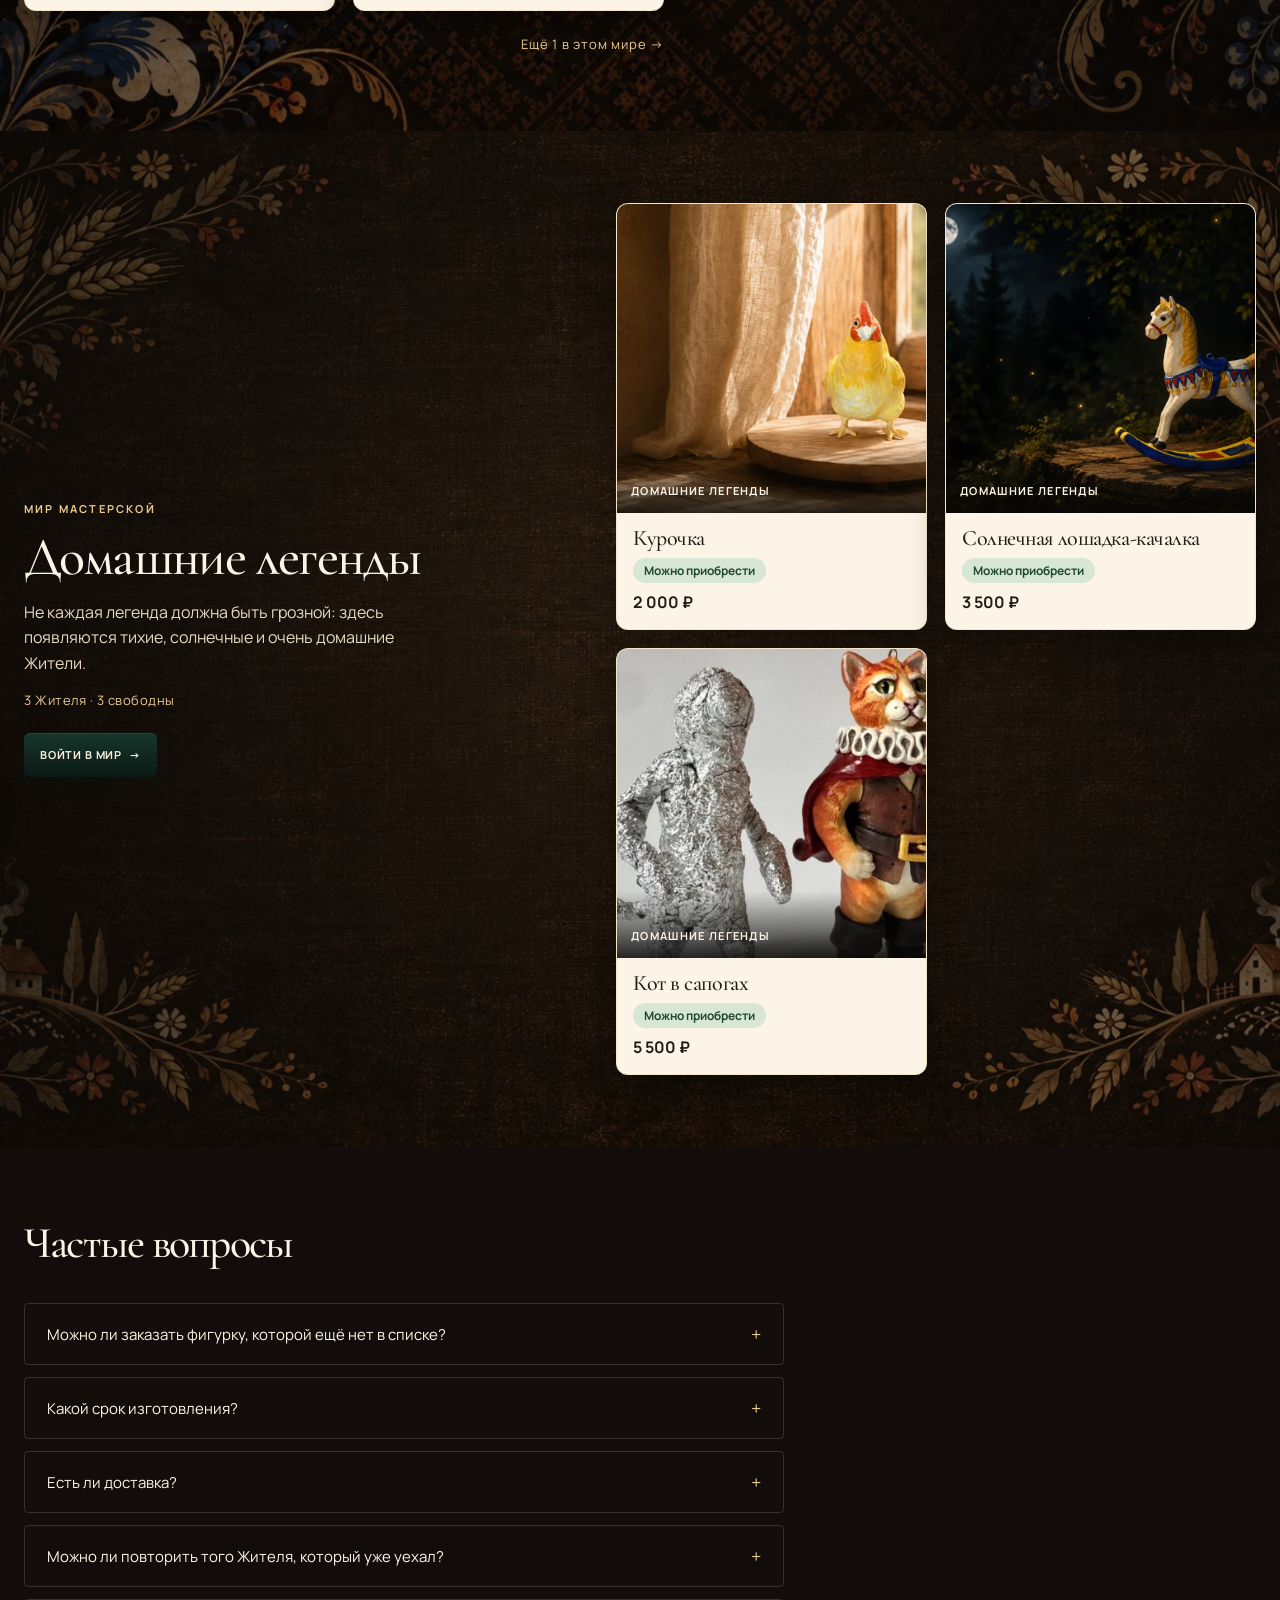
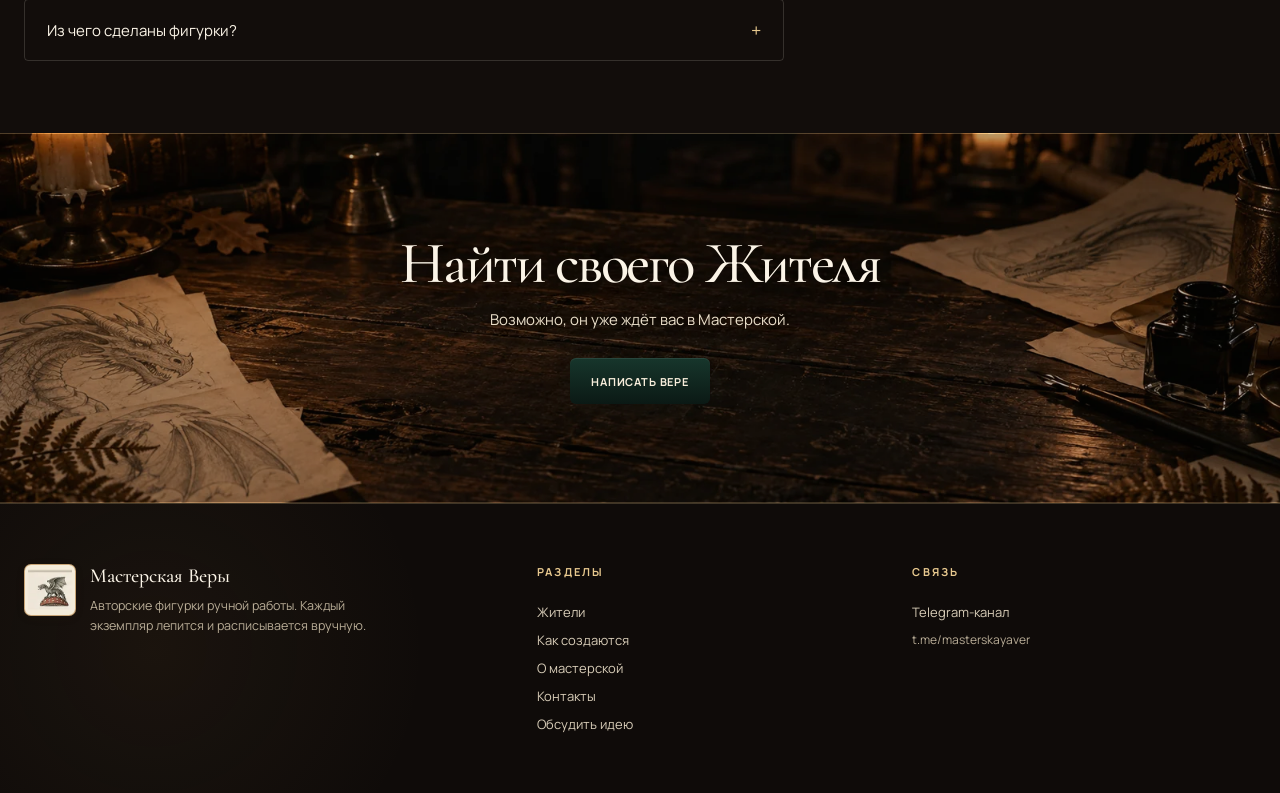
==== commit 3c45c95e: "Correct home workshop count captions against FAQ" ====
--- a/index.html
+++ b/index.html
@@ -109,10 +109,10 @@
         <p class="eyebrow">Мастерская сегодня</p>
         <h2 id="home-today-title">Из чего она состоит</h2>
         <div class="home-today-grid">
-          <div><strong data-about-stat="residents">17</strong><span>Жителей уже рождены и описаны в Хрониках</span></div>
+          <div><strong data-about-stat="residents">17</strong><span>Жителей в Хрониках мастерской</span></div>
           <div><strong data-about-stat="worlds">5</strong><span>Миров — у каждого свой воздух и свои истории</span></div>
           <div><strong data-about-stat="available">10</strong><span>свободны сейчас и ждут своего Хранителя</span></div>
-          <div><strong data-about-stat="archive">1</strong><span>уже уехал к Хранителю — повторить их нельзя</span></div>
+          <div><strong data-about-stat="archive">1</strong><span>уже нашёл своего Хранителя</span></div>
         </div>
       </div>
     </section>
--- a/styles.css
+++ b/styles.css
@@ -5287,3 +5287,163 @@
   .resident-teaser { min-height:0; margin-bottom:10px; font-size:10.5px; line-height:1.4; }
   .resident-actions .button { display:inline-flex; }
 }
+
+/* About page: archived story, material notes and clear routes. */
+.about-story-traits {
+  display:grid;
+  grid-template-columns:repeat(3,minmax(0,1fr));
+  gap:14px;
+  padding:22px 0;
+  margin:20px 0 22px;
+  border-top:1px solid rgba(122,93,52,.28);
+  border-bottom:1px solid rgba(122,93,52,.28);
+}
+.about-story-traits strong,
+.about-story-traits span { display:block; }
+.about-story-traits strong { font:400 21px/1.15 var(--serif); color:var(--ink); }
+.about-story-traits span { margin-top:7px; color:#625347; font-size:11px; line-height:1.45; }
+.about-story-actions,
+.about-principles-actions { display:flex; flex-wrap:wrap; gap:16px 22px; align-items:center; }
+.about-story-actions .button,
+.about-principles-actions .button { width:auto; }
+.about-story-process-link,
+.about-principles-link {
+  display:inline-flex;
+  gap:8px;
+  align-items:center;
+  color:var(--ink);
+  font-size:12px;
+  font-weight:700;
+  letter-spacing:.03em;
+  text-decoration:none;
+  border-bottom:1px solid var(--gold-ink);
+  padding:7px 0;
+}
+.about-principles-actions { margin-top:32px; }
+@media (max-width:620px) {
+  .about-story-traits { grid-template-columns:1fr; gap:12px; }
+  .about-story-traits div { display:grid; grid-template-columns:minmax(80px,1fr) 2fr; gap:12px; align-items:baseline; }
+  .about-story-traits span { margin-top:0; }
+  .about-story-actions .button,
+  .about-principles-actions .button { width:100%; }
+}
+
+/* Contacts: archived dark entrance, split Telegram/briefing, then the message sheet. */
+.contact-intro {
+  min-height:380px;
+  padding-top:calc(var(--header-h) + 66px);
+  padding-bottom:62px;
+  background:linear-gradient(112deg,#1b100e,#2c1710 60%,#1a1813);
+  color:var(--cream);
+}
+.contact-intro .eyebrow { color:var(--gold-light); }
+.contact-intro h1 { color:var(--cream); }
+.contact-intro-lead { color:#c9b9a5; }
+.contact-intro::after { display:none; }
+.contact-main { background:var(--paper-light); }
+.contact-grid {
+  grid-template-columns:minmax(0,1fr) minmax(0,1fr);
+  gap:clamp(32px,5vw,76px);
+  align-items:center;
+  padding-top:72px;
+  padding-bottom:72px;
+}
+.contact-card--telegram {
+  min-height:0;
+  padding:34px;
+  justify-content:flex-start;
+  border:1px solid rgba(122,93,52,.20);
+  border-radius:4px;
+  background:#fbf4e7;
+  box-shadow:0 18px 40px rgba(48,31,18,.08);
+  color:var(--ink);
+}
+.contact-card--telegram .eyebrow { color:var(--gold-ink); }
+.contact-card--telegram h2 {
+  margin:6px 0 14px;
+  color:var(--ink);
+  font-size:clamp(38px,4vw,54px);
+  line-height:.97;
+}
+.contact-card--telegram p:not(.eyebrow) { flex:initial; color:#625347; }
+.contact-card--telegram .button { background:linear-gradient(180deg,var(--forest),var(--forest-deep)); }
+.contact-card--telegram .contact-card-handle {
+  color:#625347;
+  font:500 12px/1.4 var(--body);
+}
+.contact-questions {
+  padding:36px;
+  background:#211511;
+  color:var(--cream);
+  box-shadow:0 18px 40px rgba(48,31,18,.12);
+}
+.contact-questions .eyebrow { color:var(--gold-light); }
+.contact-questions ol { list-style:none; padding:0; margin:24px 0 0; }
+.contact-questions li {
+  display:flex;
+  align-items:baseline;
+  gap:22px;
+  padding:16px 0;
+  border-top:1px solid rgba(232,201,143,.18);
+  color:#e4d7c3;
+  font-size:13px;
+}
+.contact-questions li span { color:var(--gold-light); font:400 14px/1 var(--serif); }
+.contact-letter {
+  display:grid;
+  grid-template-columns:minmax(220px,.36fr) minmax(0,.64fr);
+  gap:clamp(28px,4vw,64px);
+  padding:34px max(24px,calc((100vw - var(--content))/2)) 88px;
+  background:var(--paper-light);
+}
+.contact-letter .eyebrow { color:var(--gold-ink); }
+.contact-letter h2 {
+  margin:10px 0 16px;
+  font:400 clamp(38px,4.2vw,56px)/1.03 var(--serif);
+  color:var(--ink);
+}
+.contact-letter-intro > p:last-child { max-width:300px; color:#625347; font-size:13px; line-height:1.65; }
+.contact-letter .contact-message-form { margin-top:0; }
+.contact-fields-row { display:grid; grid-template-columns:repeat(2,minmax(0,1fr)); gap:14px; }
+.contact-letter .contact-message-form .button { width:auto; justify-self:start; padding:0 24px; }
+.contact-details { padding-top:82px; padding-bottom:86px; }
+.contact-details-head { max-width:var(--content); margin:0 auto 42px; }
+.contact-details-head .eyebrow { color:var(--gold-light); }
+.contact-details-grid { grid-template-columns:repeat(2,minmax(0,1fr)); gap:0 24px; }
+.contact-detail {
+  min-height:0;
+  padding:24px 0;
+  border:0;
+  border-top:1px solid rgba(232,201,143,.18);
+  border-radius:0;
+  background:transparent;
+}
+.contact-detail::after { display:none; }
+.contact-detail h3 { margin:0 0 8px; font-size:23px; }
+.contact-detail p { max-width:490px; margin:0; }
+.contact-details + .keeper-cta { border-top:1px solid rgba(232,201,143,.22); }
+@media (max-width:980px) {
+  .contact-grid { grid-template-columns:1fr 1fr; }
+}
+@media (max-width:720px) {
+  .contact-intro { min-height:0; padding:calc(var(--header-h) + 44px) 20px 48px; }
+  .contact-intro h1 { font-size:clamp(50px,13vw,72px); }
+  .contact-intro-lead { font-size:14px; }
+  .contact-grid { grid-template-columns:1fr; gap:20px; padding:44px 20px 26px; }
+  .contact-card--telegram { padding:26px; }
+  .contact-questions { padding:26px; }
+  .contact-letter { grid-template-columns:1fr; gap:22px; padding:34px 20px 60px; }
+  .contact-letter-intro > p:last-child { max-width:520px; }
+  .contact-details { padding:60px 20px; }
+  .contact-details-grid { grid-template-columns:1fr; }
+}
+@media (max-width:620px) {
+  .contact-fields-row { grid-template-columns:1fr; }
+  .contact-letter .contact-message-form .button { width:100%; }
+  .contact-details + .keeper-cta .collection-cta-actions { flex-direction:column; align-items:stretch; }
+  .contact-details + .keeper-cta .collection-cta-actions .button { width:100%; }
+}
+
+/* The idea page can lead directly to the prepared message section. */
+.create-form-link { display:inline-flex; align-items:center; min-height:44px; margin-top:8px; color:var(--gold-ink); font-size:13px; }
+#contact-letter { scroll-margin-top:calc(var(--header-h) + 16px); }
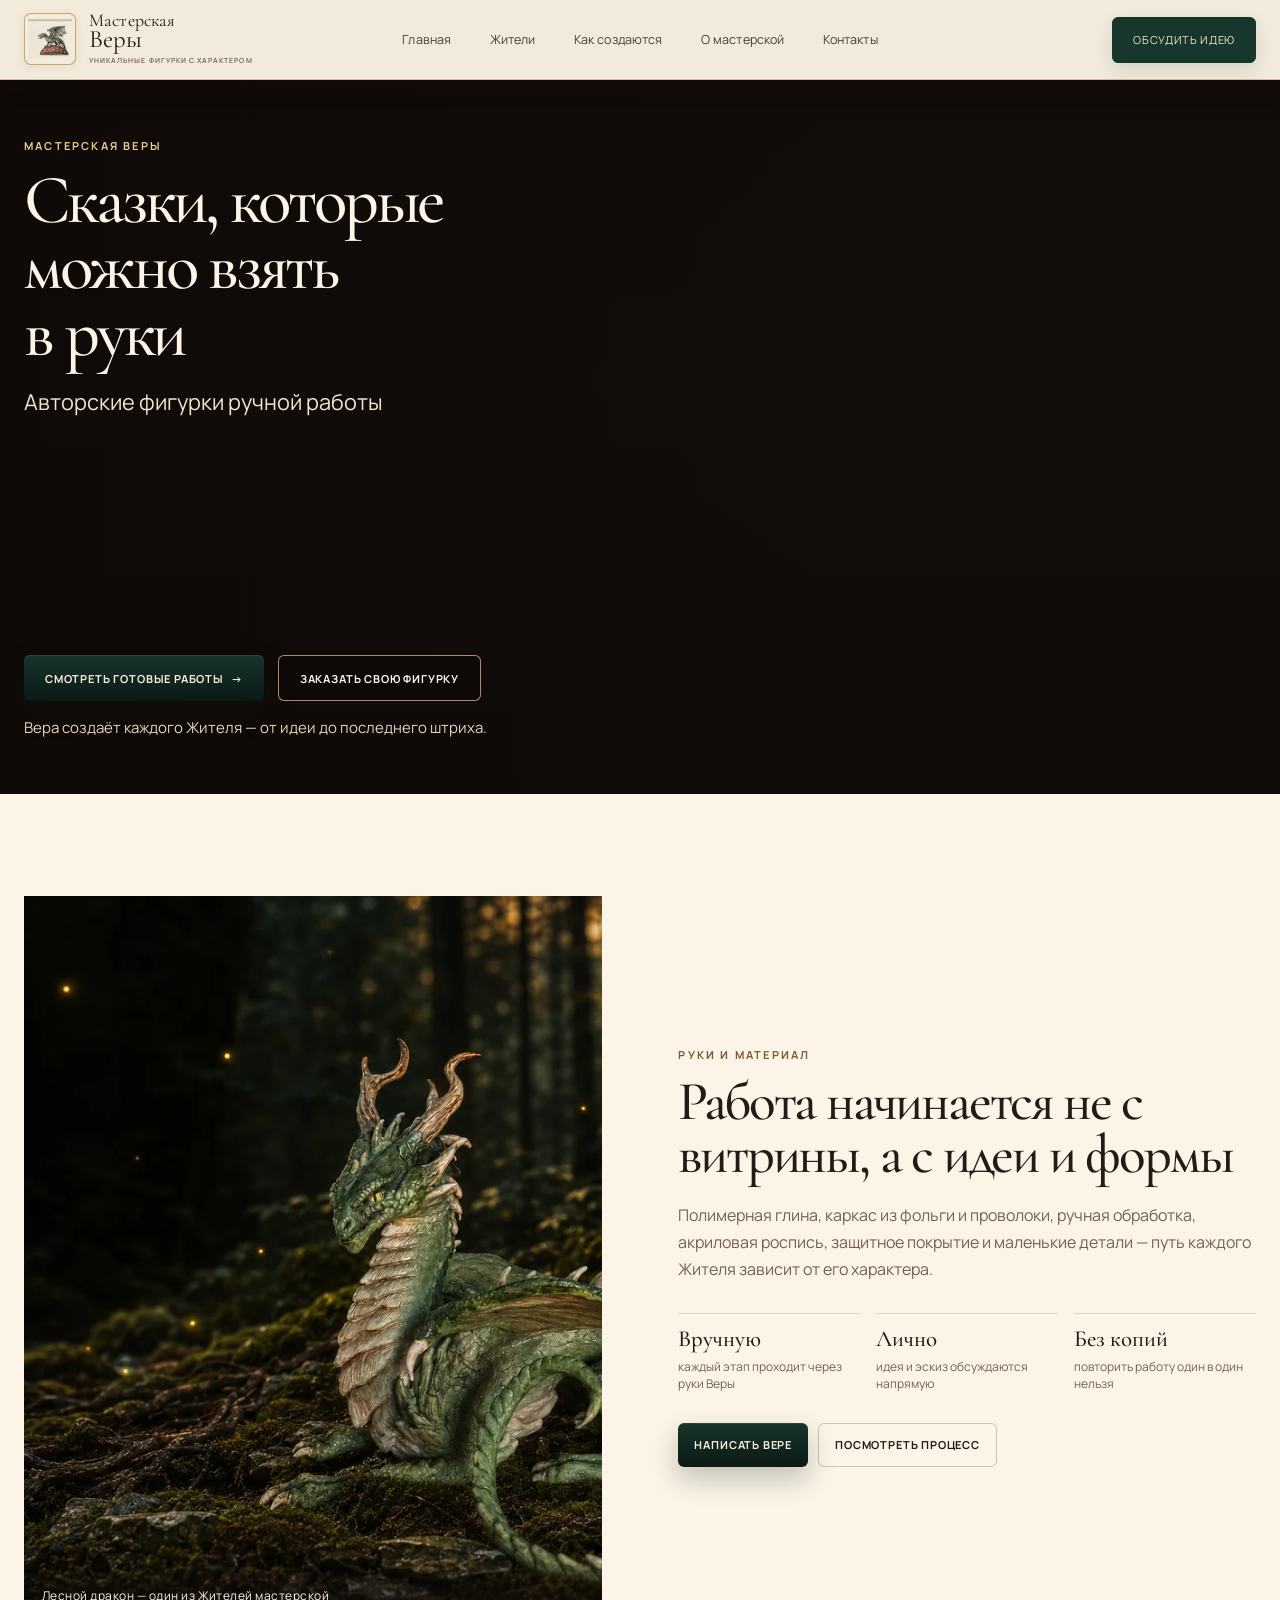
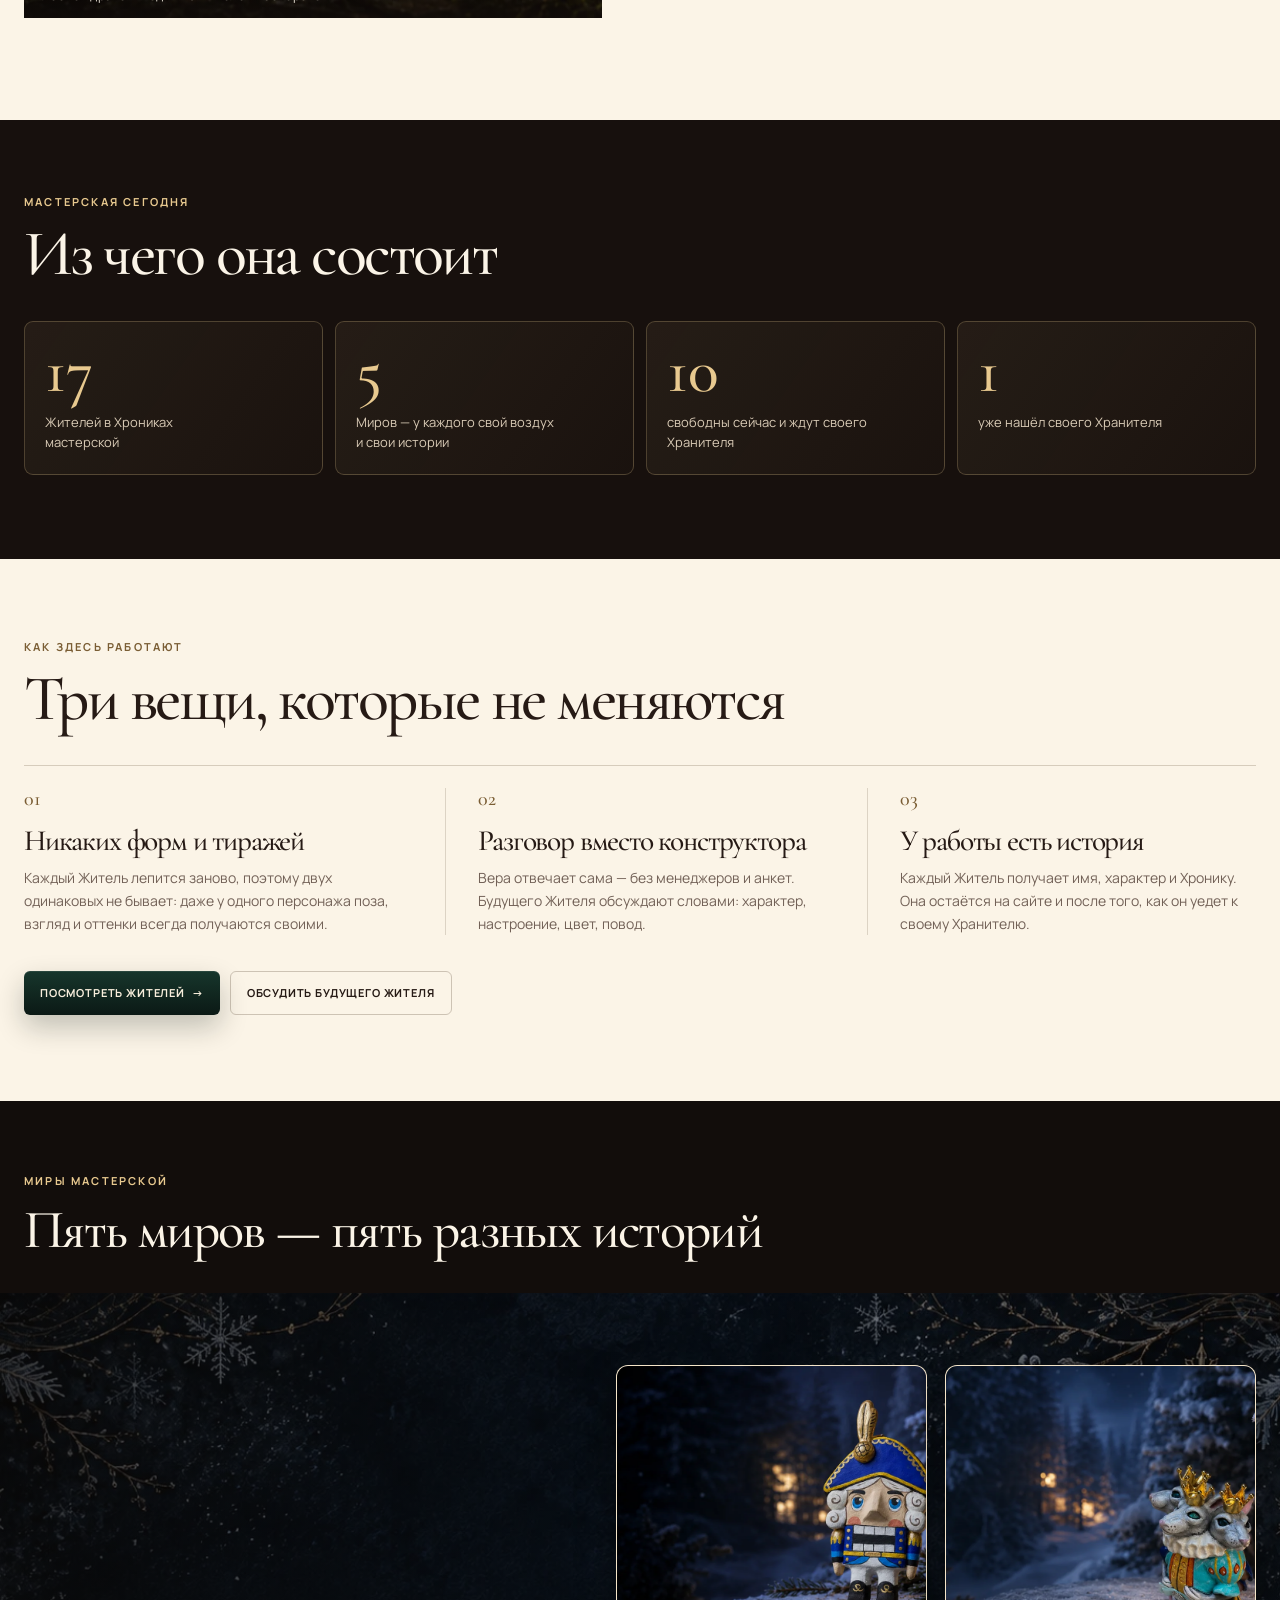
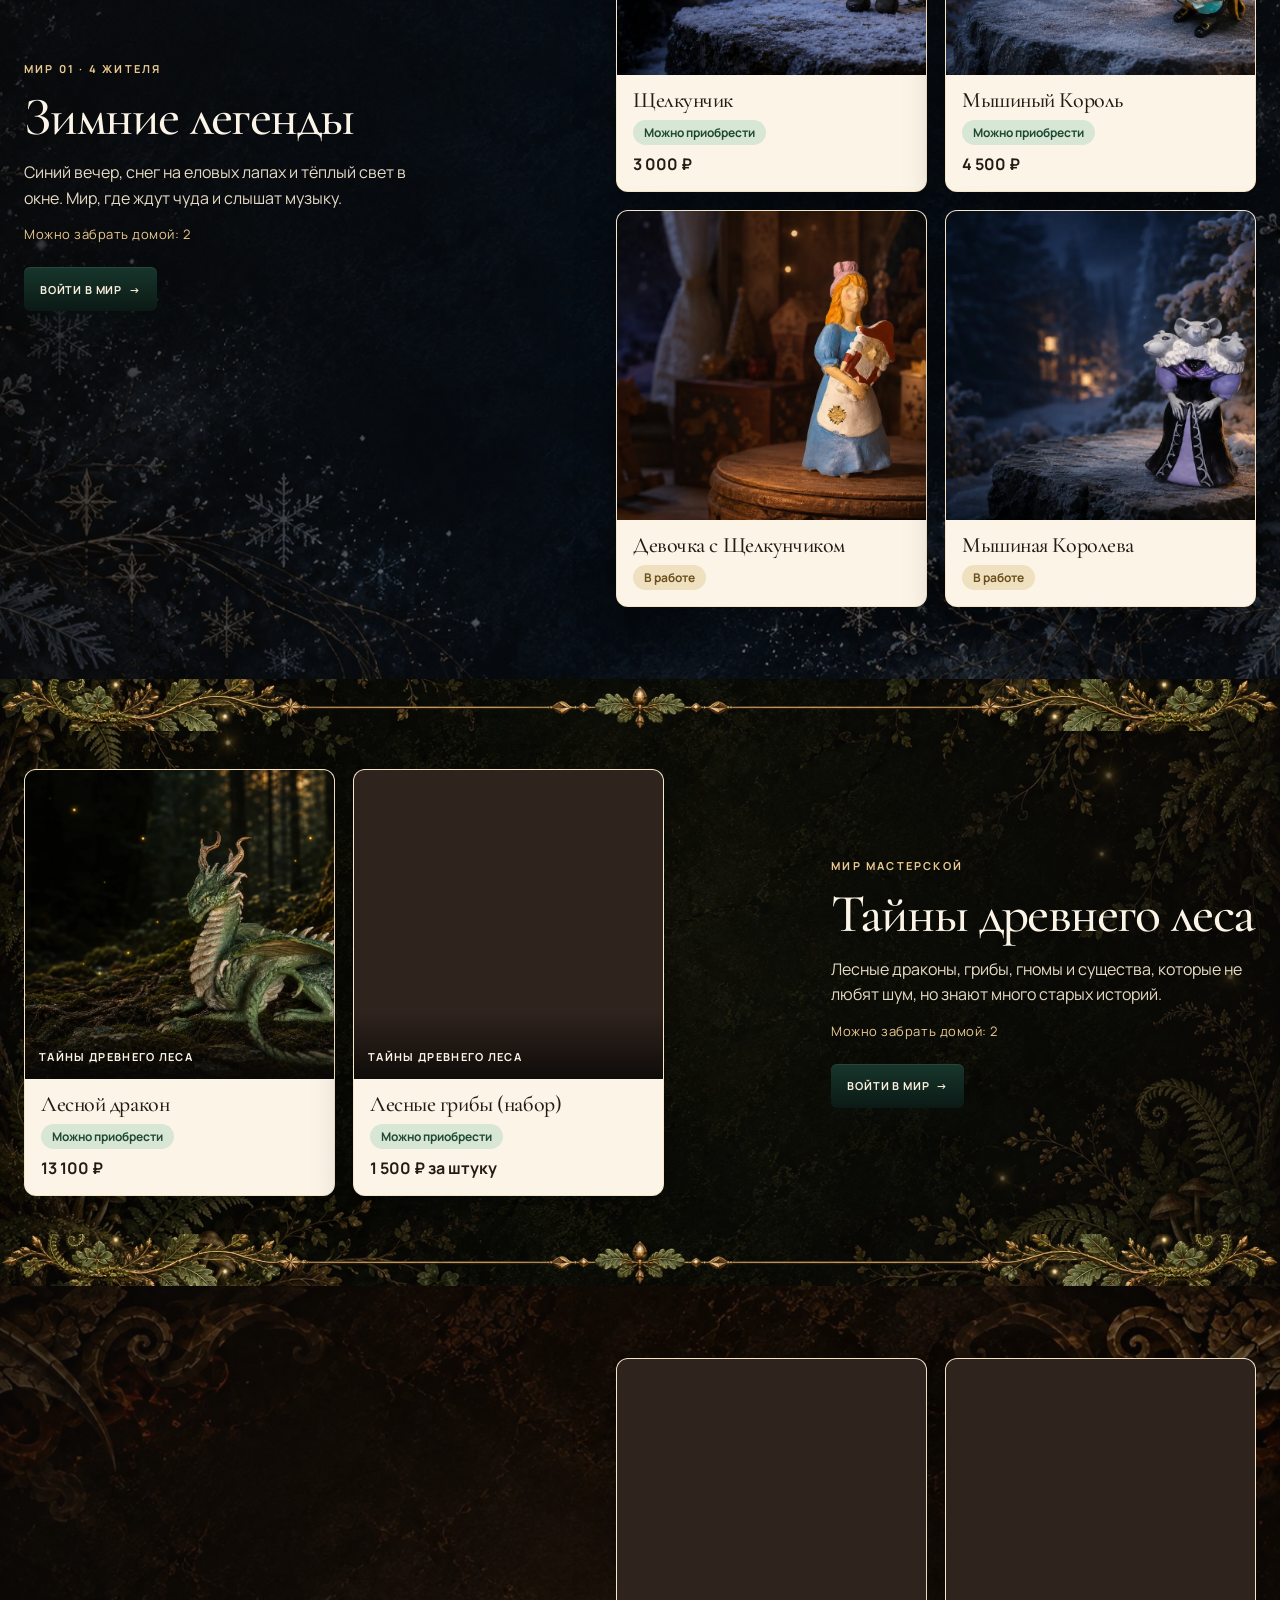
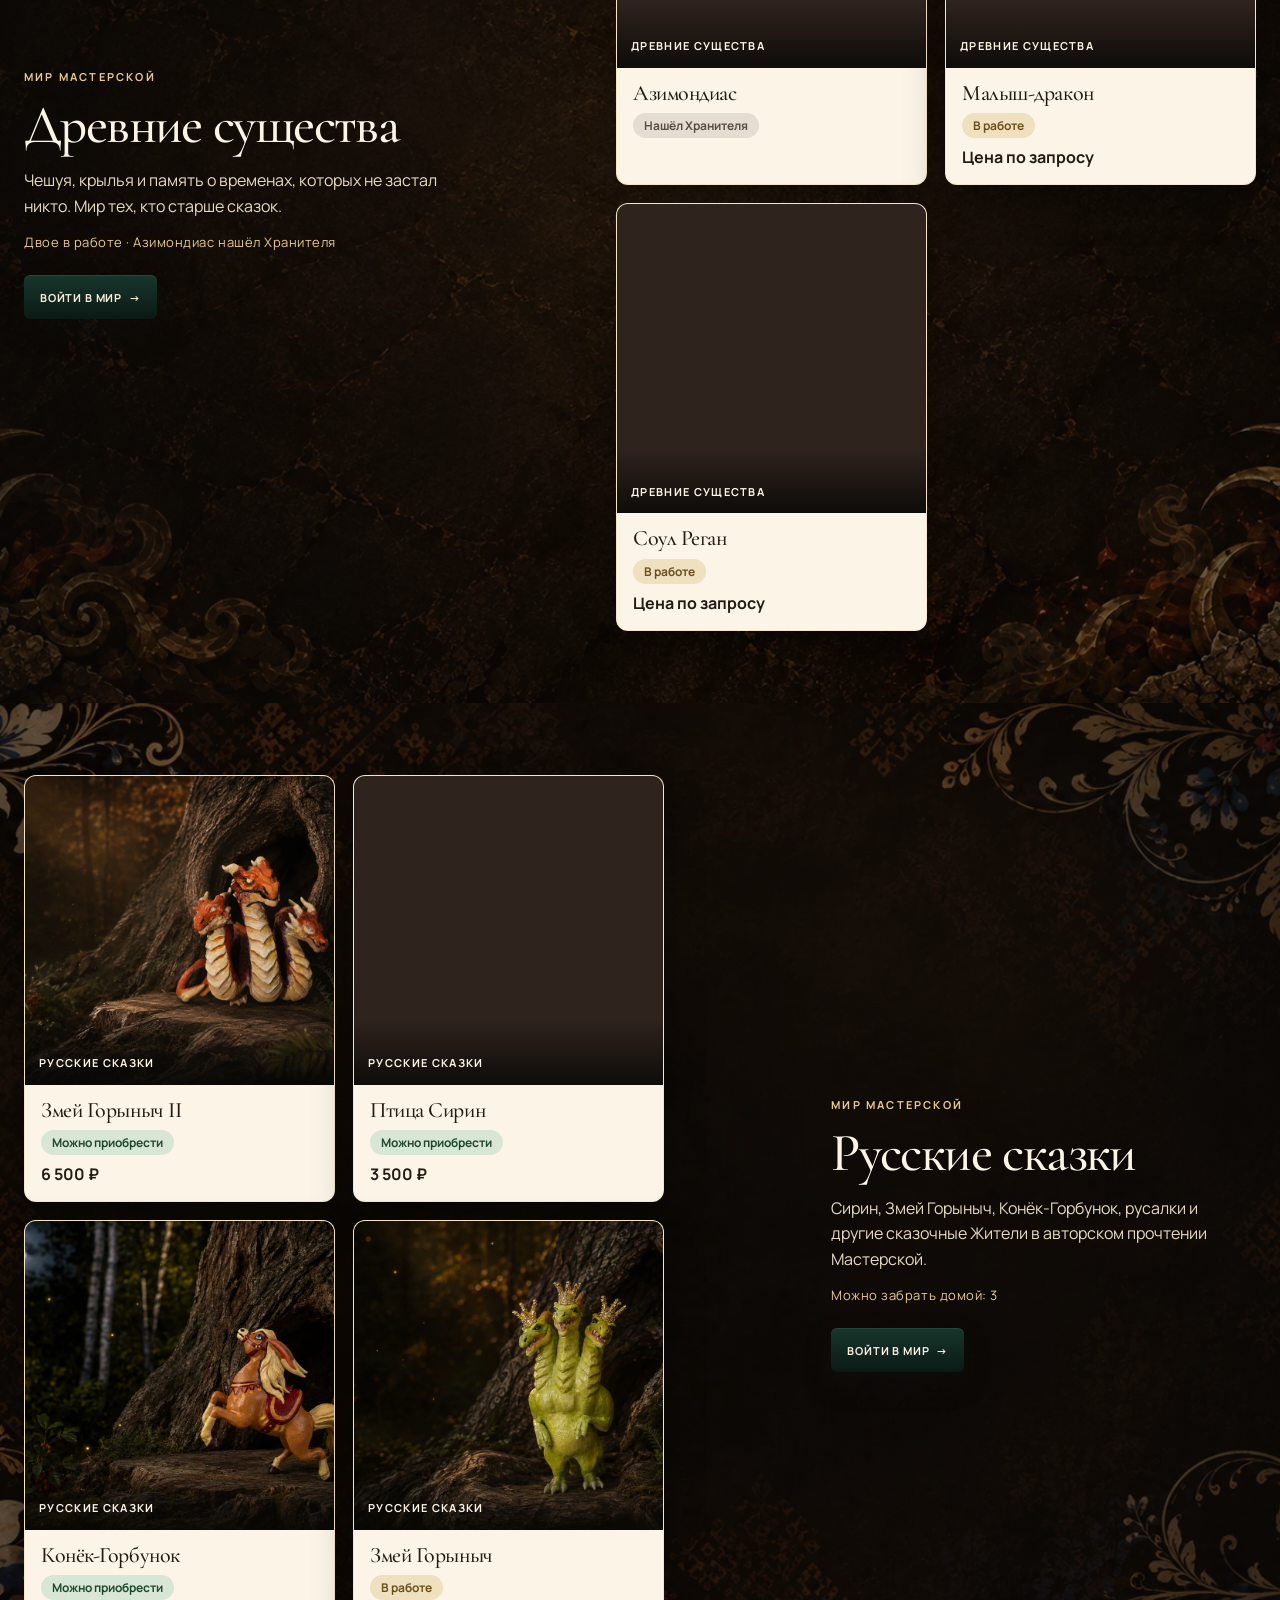
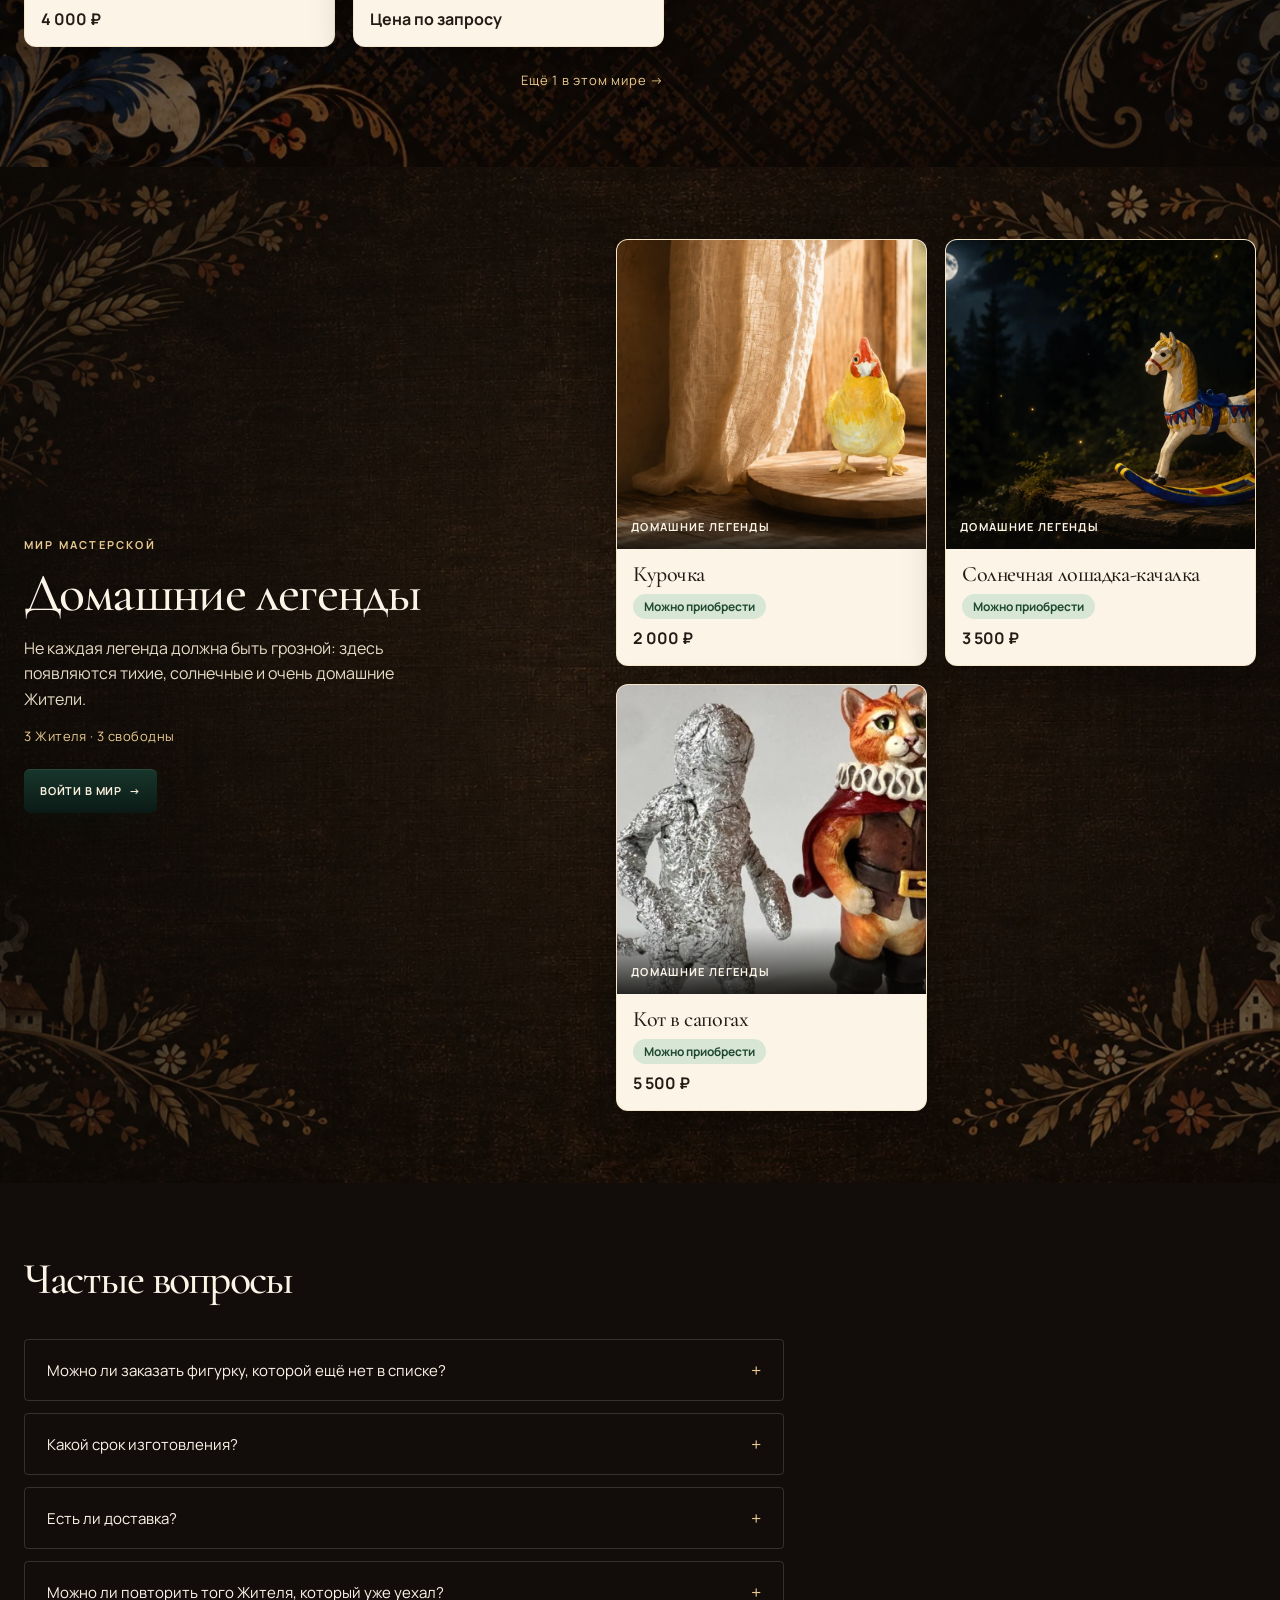
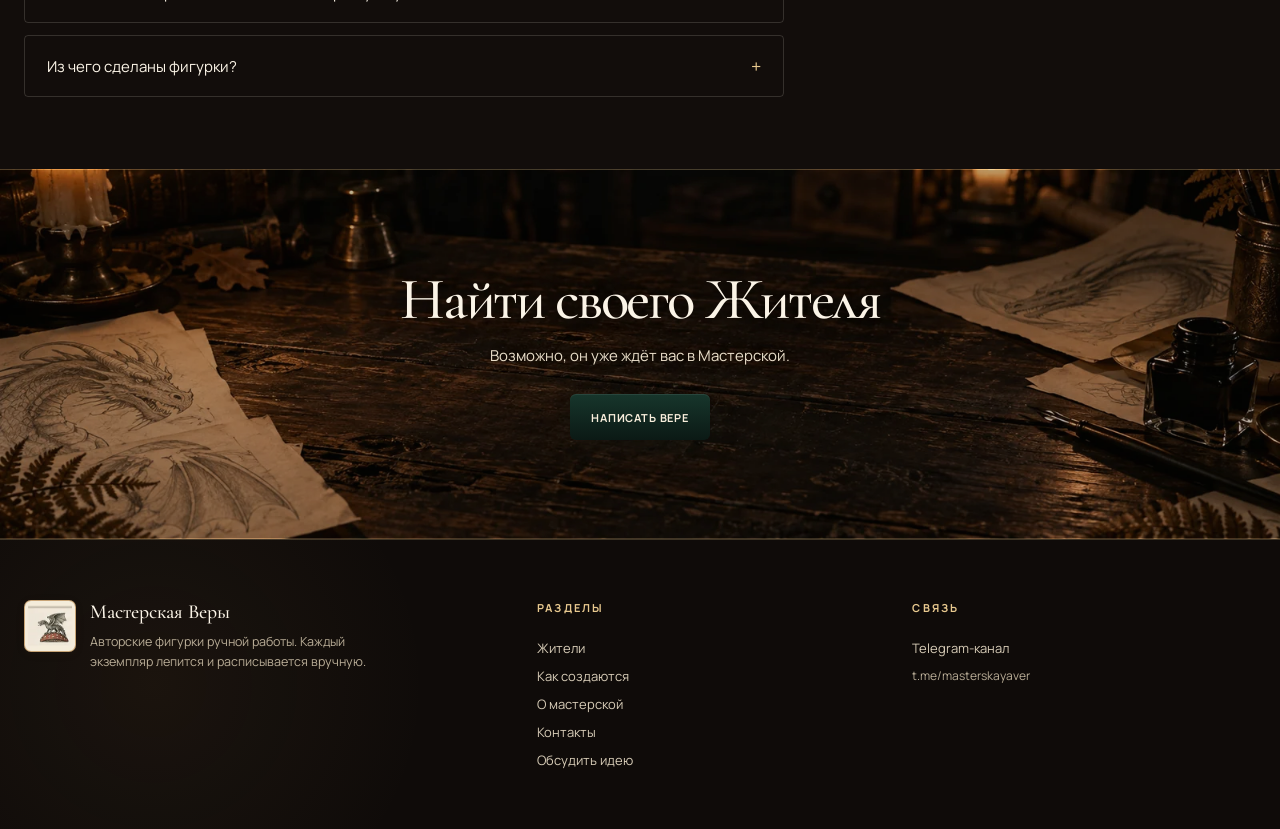
==== commit c54921ba: "fix: give hero title a clear text area" ====
--- a/index.html
+++ b/index.html
@@ -26,7 +26,7 @@
   <script type="application/ld+json">
   {"@context":"https://schema.org","@type":"Organization","name":"Мастерская Веры","url":"https://dmitriyromanychev0000-lab.github.io/masterskaya-very/","description":"Авторские фигурки ручной работы","sameAs":["https://t.me/masterskayaver"]}
   </script>
-  <link rel="stylesheet" href="styles.css?v=20261004-homeworld">
+  <link rel="stylesheet" href="styles.css?v=overlay-fix-1">
 </head>
 <body>
   <header class="site-header" data-header>
@@ -66,14 +66,13 @@
     <section class="home-hero" aria-labelledby="hero-title">
       <div class="home-hero-intro">
         <p class="eyebrow">Мастерская Веры</p>
-        <h1 id="hero-title">Сказки, которые<br>можно взять в руки</h1>
+        <h1 id="hero-title">Сказки, которые<br>можно взять<br>в руки</h1>
         <p class="hero-lead">Авторские фигурки ручной работы</p>
       </div>
       <picture class="home-hero-media">
         <source media="(max-width: 700px)" srcset="assets/home/hero-workshop-mobile.webp">
         <img src="assets/home/hero-workshop-desktop.webp" alt="Жители мастерской: драконы, Щелкунчик, мышиные короли и курочка" fetchpriority="high" decoding="async" width="1600" height="750">
       </picture>
-      <p class="home-hero-aside" aria-hidden="true">Сказки<br>живут<br>здесь</p>
       <div class="home-hero-bottom">
         <div class="hero-actions">
           <a class="button button-primary" href="residents.html">Смотреть готовые работы <span aria-hidden="true">→</span></a>
--- a/styles.css
+++ b/styles.css
@@ -1870,9 +1870,9 @@
   border-top:1px solid rgba(232,201,143,.28);
   border-bottom:1px solid rgba(232,201,143,.18);
   background-color:var(--night);
-  background-repeat:repeat-y;
+  background-repeat:no-repeat;
   background-position:center top;
-  background-size:100% auto;
+  background-size:cover;
   color:var(--cream);
 }
 .res-world::before {
@@ -2001,7 +2001,7 @@
 
   .res-world {
     padding:54px 18px 60px;
-    background-size:auto 760px;
+    background-size:cover;
   }
   .res-world[data-world="winter"] { background-image:url("assets/worlds/winter-mobile.webp"); }
   .res-world[data-world="forest"] { background-image:url("assets/worlds/forest-mobile.webp"); }
@@ -4681,12 +4681,11 @@
 .home-hero-media, .home-hero-media img { position:absolute; inset:0; width:100%; height:100%; }
 .home-hero-media { z-index:-2; }
 .home-hero-media img { object-fit:cover; object-position:center 55%; }
-.home-hero::after { content:""; position:absolute; inset:0; z-index:-1; background:linear-gradient(180deg,rgba(15,10,8,.9),rgba(15,10,8,.42) 36%,transparent 62%,rgba(15,10,8,.78)); pointer-events:none; }
-.home-hero-intro { max-width:890px; }
+.home-hero::after { content:""; position:absolute; inset:0; z-index:-1; background:linear-gradient(90deg,rgba(15,10,8,.9),rgba(15,10,8,.62) 34%,transparent 65%),linear-gradient(180deg,rgba(15,10,8,.55),transparent 48%,rgba(15,10,8,.78)); pointer-events:none; }
+.home-hero-intro { position:relative; z-index:1; max-width:min(510px,48vw); }
 .home-hero .eyebrow { color:var(--gold-light); }
-.home-hero h1 { margin:0; font:500 clamp(54px,6.8vw,100px)/.91 var(--serif); letter-spacing:-.045em; text-wrap:balance; }
+.home-hero h1 { margin:0; font:500 clamp(52px,5.4vw,78px)/.96 var(--serif); letter-spacing:-.045em; text-wrap:balance; }
 .home-hero .hero-lead { margin:22px 0 0; color:#f1e5d0; font-size:clamp(17px,1.7vw,23px); line-height:1.35; }
-.home-hero-aside { position:absolute; top:43%; right:max(24px,calc((100vw - var(--content))/2)); margin:0; color:#f3d9aa; text-align:center; font:italic 500 clamp(22px,2.8vw,40px)/.95 var(--serif); text-shadow:0 2px 16px #130d0b; transform:rotate(-8deg); }
 .home-hero-bottom { max-width:630px; }
 .home-hero .hero-actions { display:flex; flex-wrap:wrap; gap:14px; margin:0; }
 .home-hero-bottom p { margin:16px 0 0; color:#e4d5bd; font-size:15px; line-height:1.5; }
@@ -4773,13 +4772,12 @@
 @media (max-width:700px) {
   .home-hero { display:block; min-height:0; padding:calc(var(--header-h) + 28px) 0 32px; }
   .home-hero::after { display:none; }
-  .home-hero-intro { padding:0 20px; }
+  .home-hero-intro { max-width:none; padding:0 20px; }
   .home-hero .eyebrow { margin-bottom:14px; }
   .home-hero h1 { font-size:clamp(39px,10.6vw,55px); line-height:.96; }
   .home-hero .hero-lead { margin-top:18px; font-size:17px; }
   .home-hero-media { position:relative; z-index:0; display:block; width:100%; height:auto; aspect-ratio:1 / 1.02; margin:20px 0 0; overflow:hidden; }
   .home-hero-media img { object-position:center 54%; }
-  .home-hero-aside { top:auto; bottom:35%; right:24px; font-size:24px; }
   .home-hero-bottom { padding:0 20px; }
   .home-hero .hero-actions { display:grid; grid-template-columns:1fr; gap:10px; }
   .home-hero .hero-actions .button { display:flex; width:100%; min-height:54px; justify-content:center; text-align:center; }
@@ -5002,6 +5000,7 @@
 }
 
 /* Forest scene: archival mobile composition and its confirmed ornament. */
+.world-scene[data-world="forest"] { padding-top:90px; padding-bottom:90px; }
 .world-scene[data-world="forest"] .forest-scene-divider {
   position:absolute;
   z-index:2;
@@ -5013,8 +5012,8 @@
   pointer-events:none;
   user-select:none;
 }
-.world-scene[data-world="forest"] .forest-scene-divider--top { top:-18px; }
-.world-scene[data-world="forest"] .forest-scene-divider--bottom { bottom:-18px; }
+.world-scene[data-world="forest"] .forest-scene-divider--top { top:0; }
+.world-scene[data-world="forest"] .forest-scene-divider--bottom { bottom:0; }
 .world-scene[data-world="forest"] .scene-card-photo { position:relative; }
 .world-scene[data-world="forest"] .forest-scene-card-world {
   position:absolute;
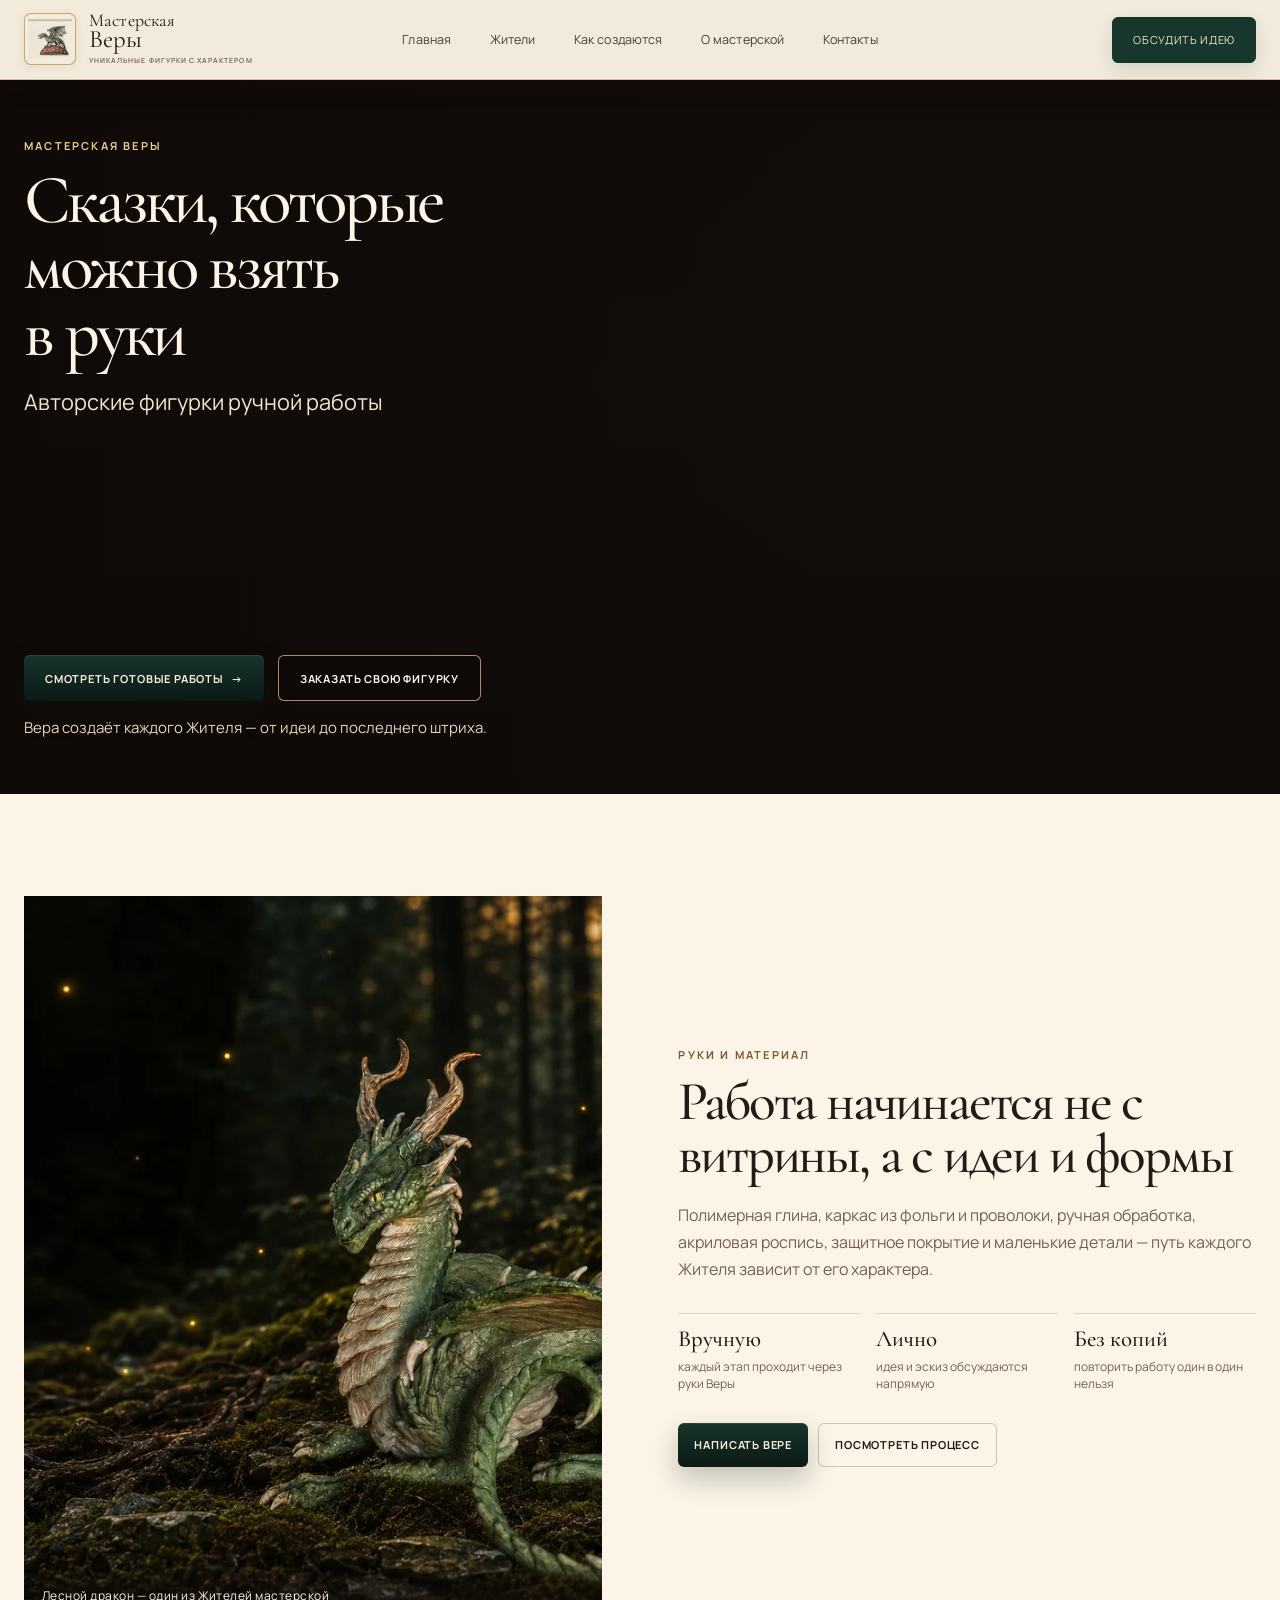
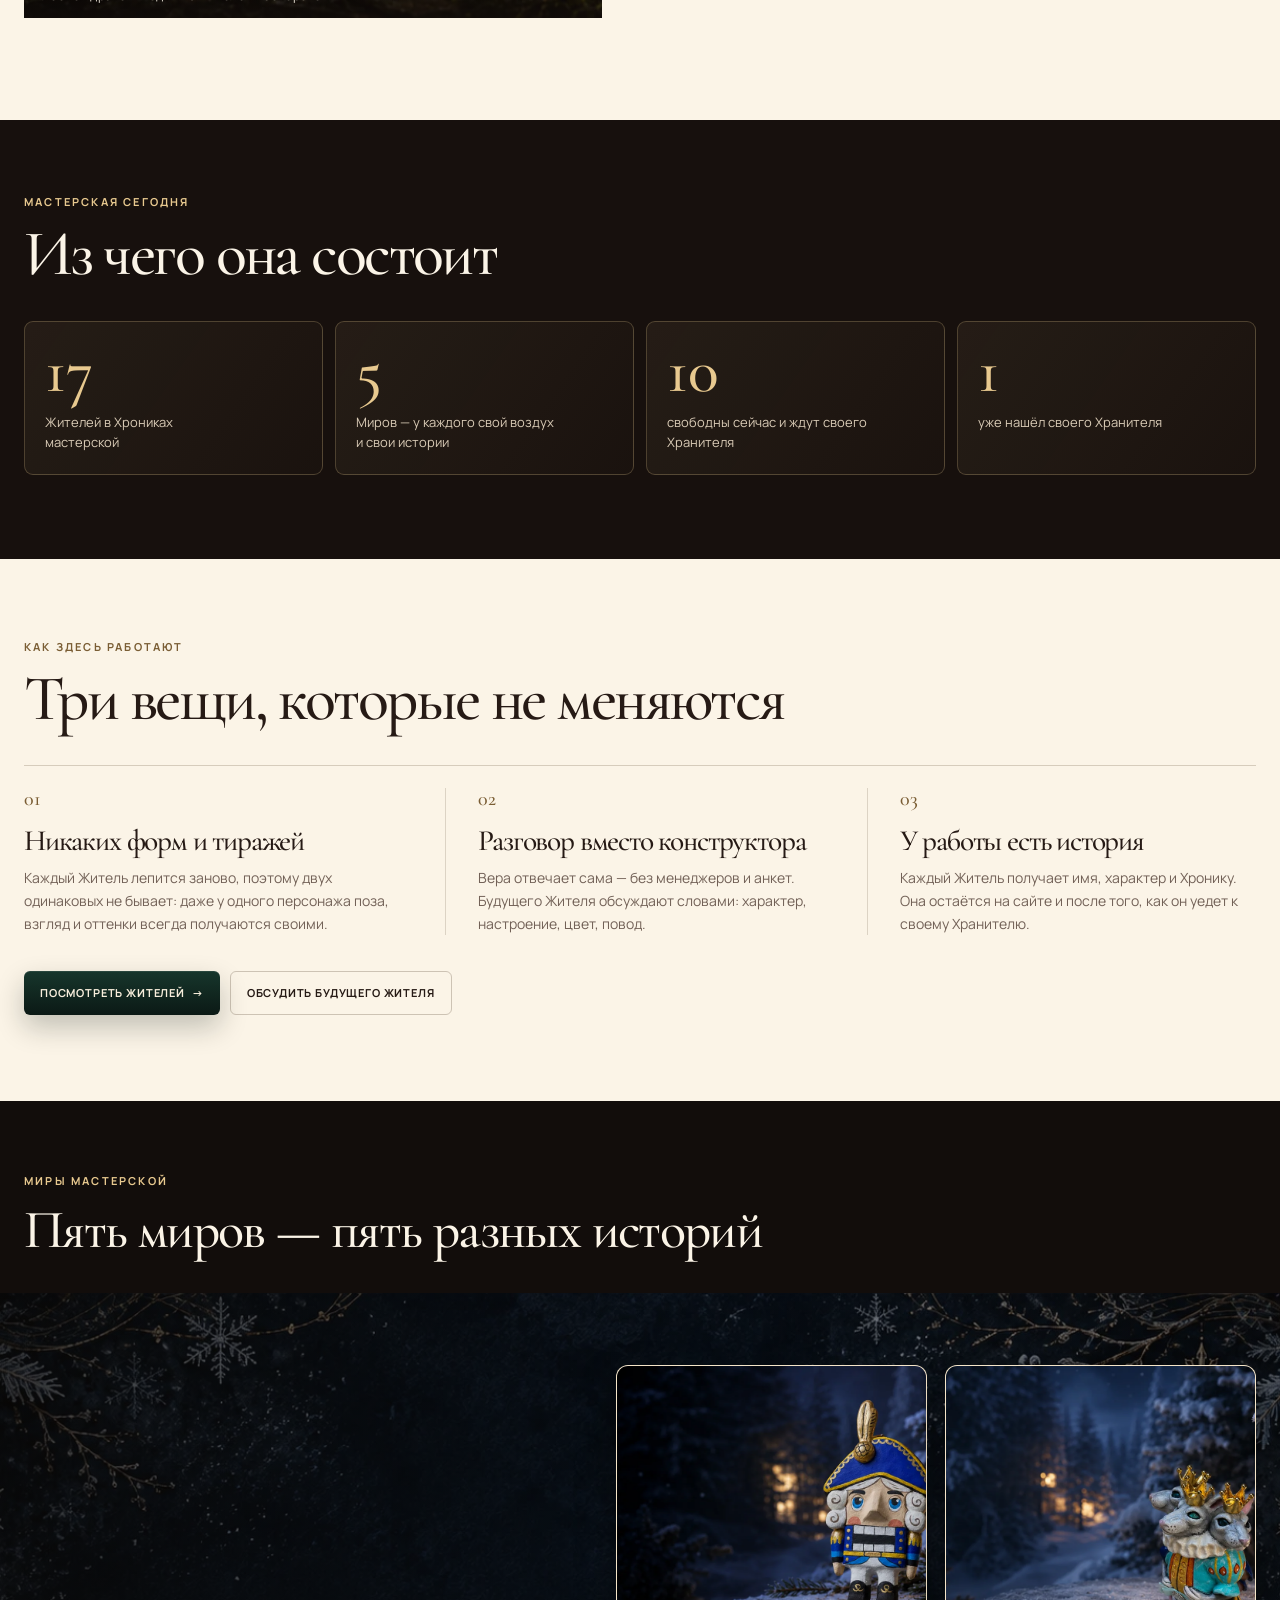
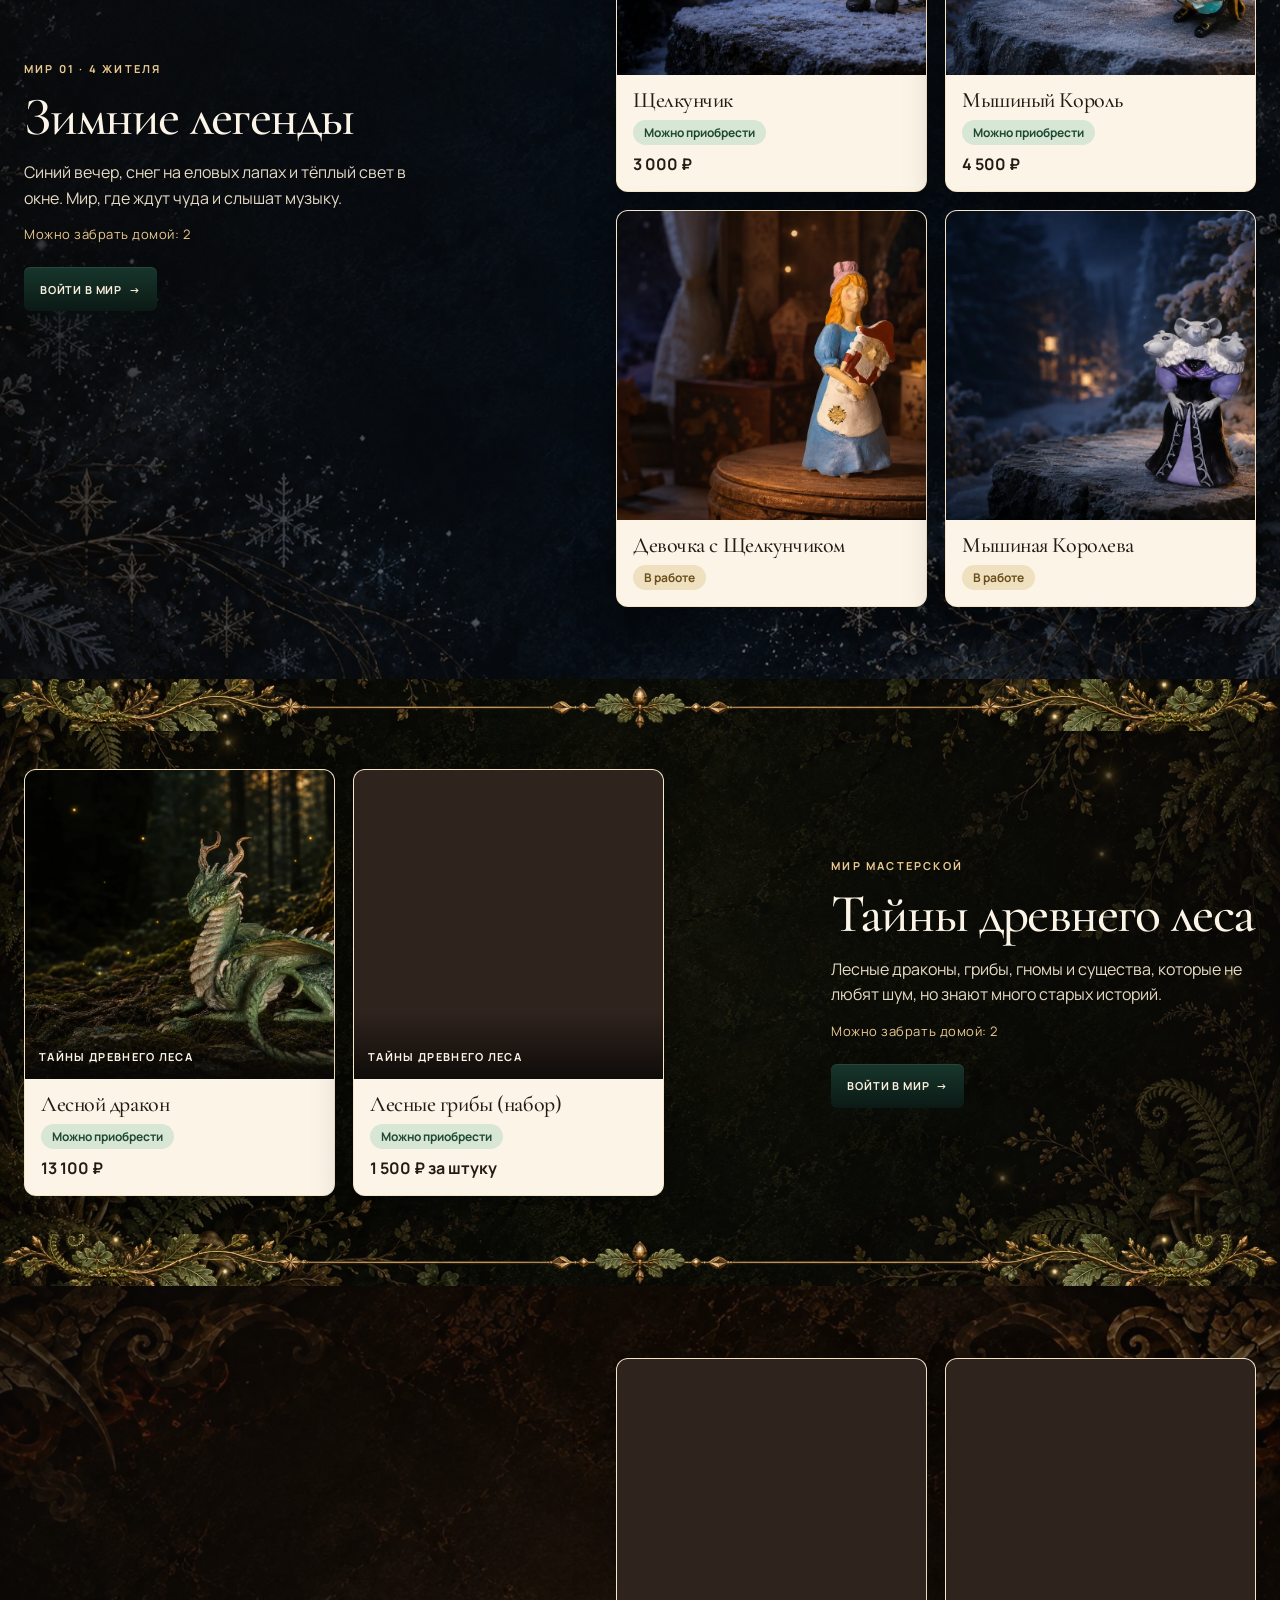
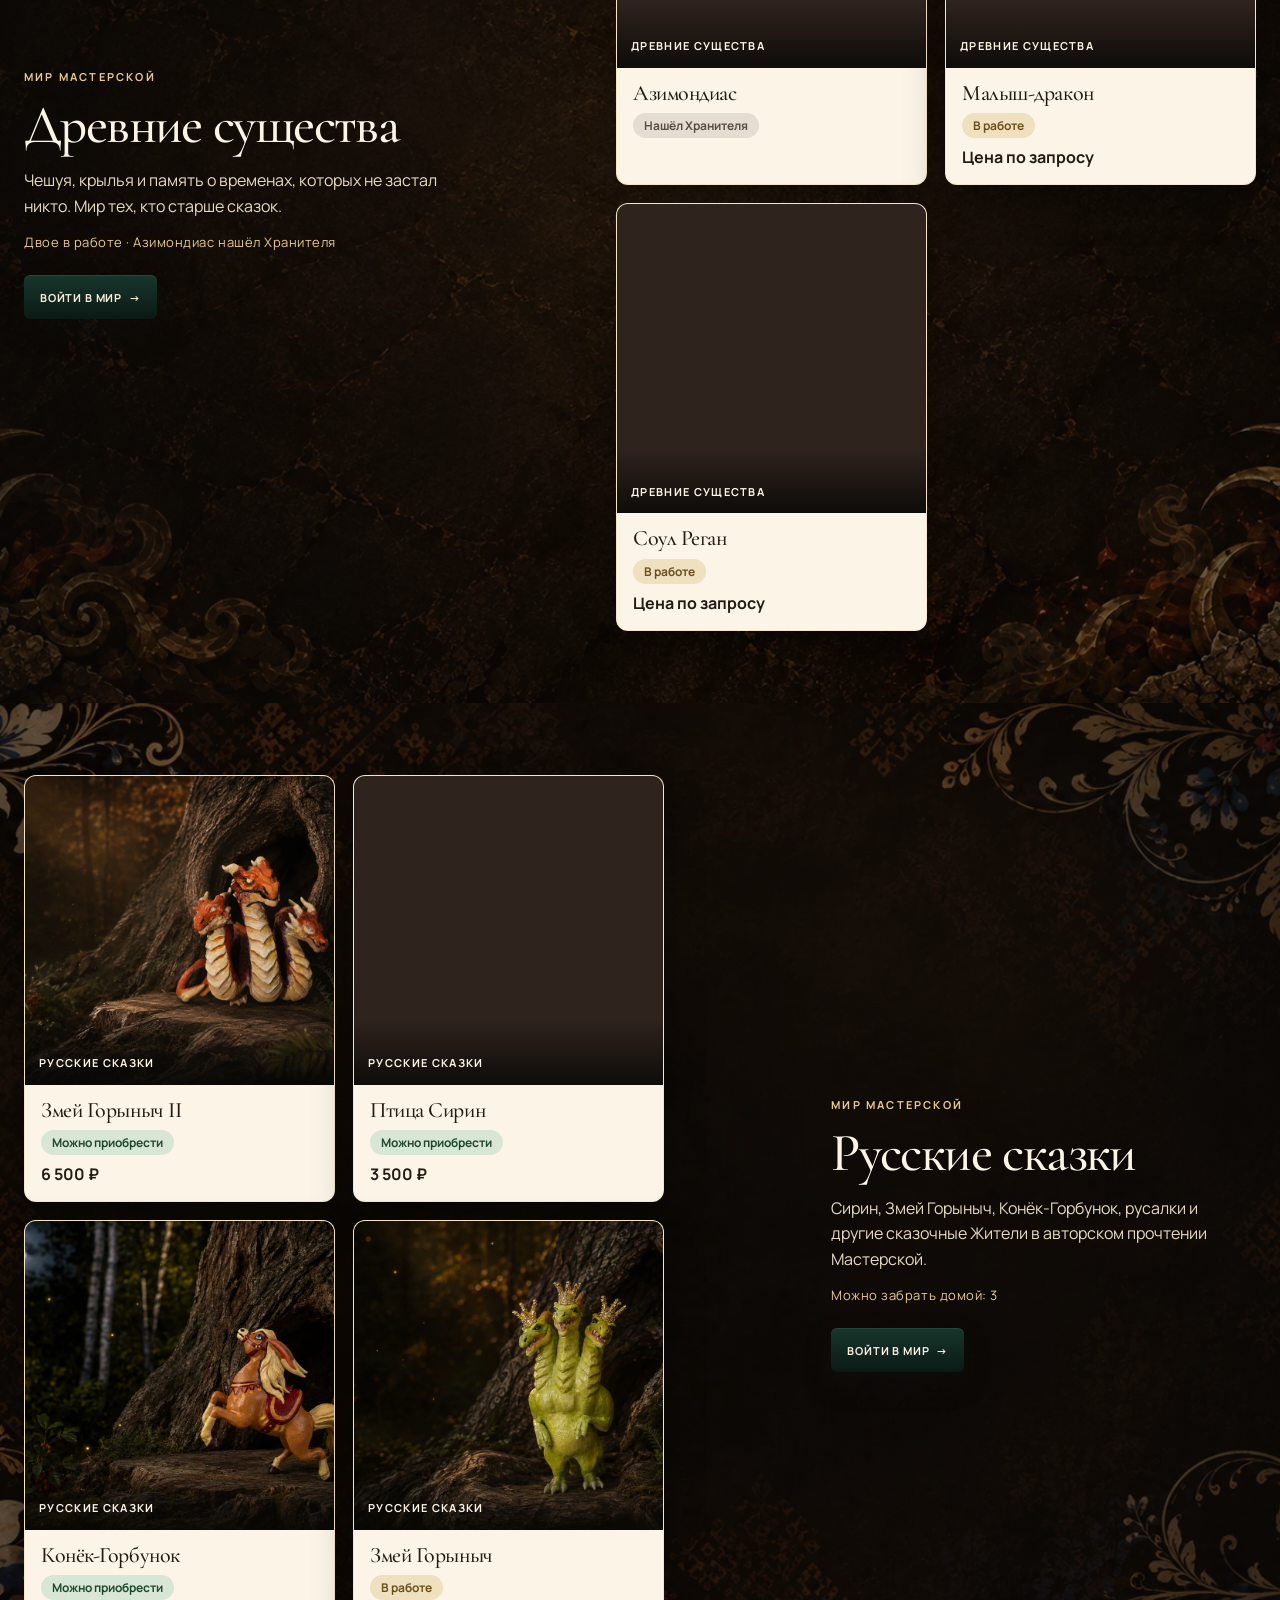
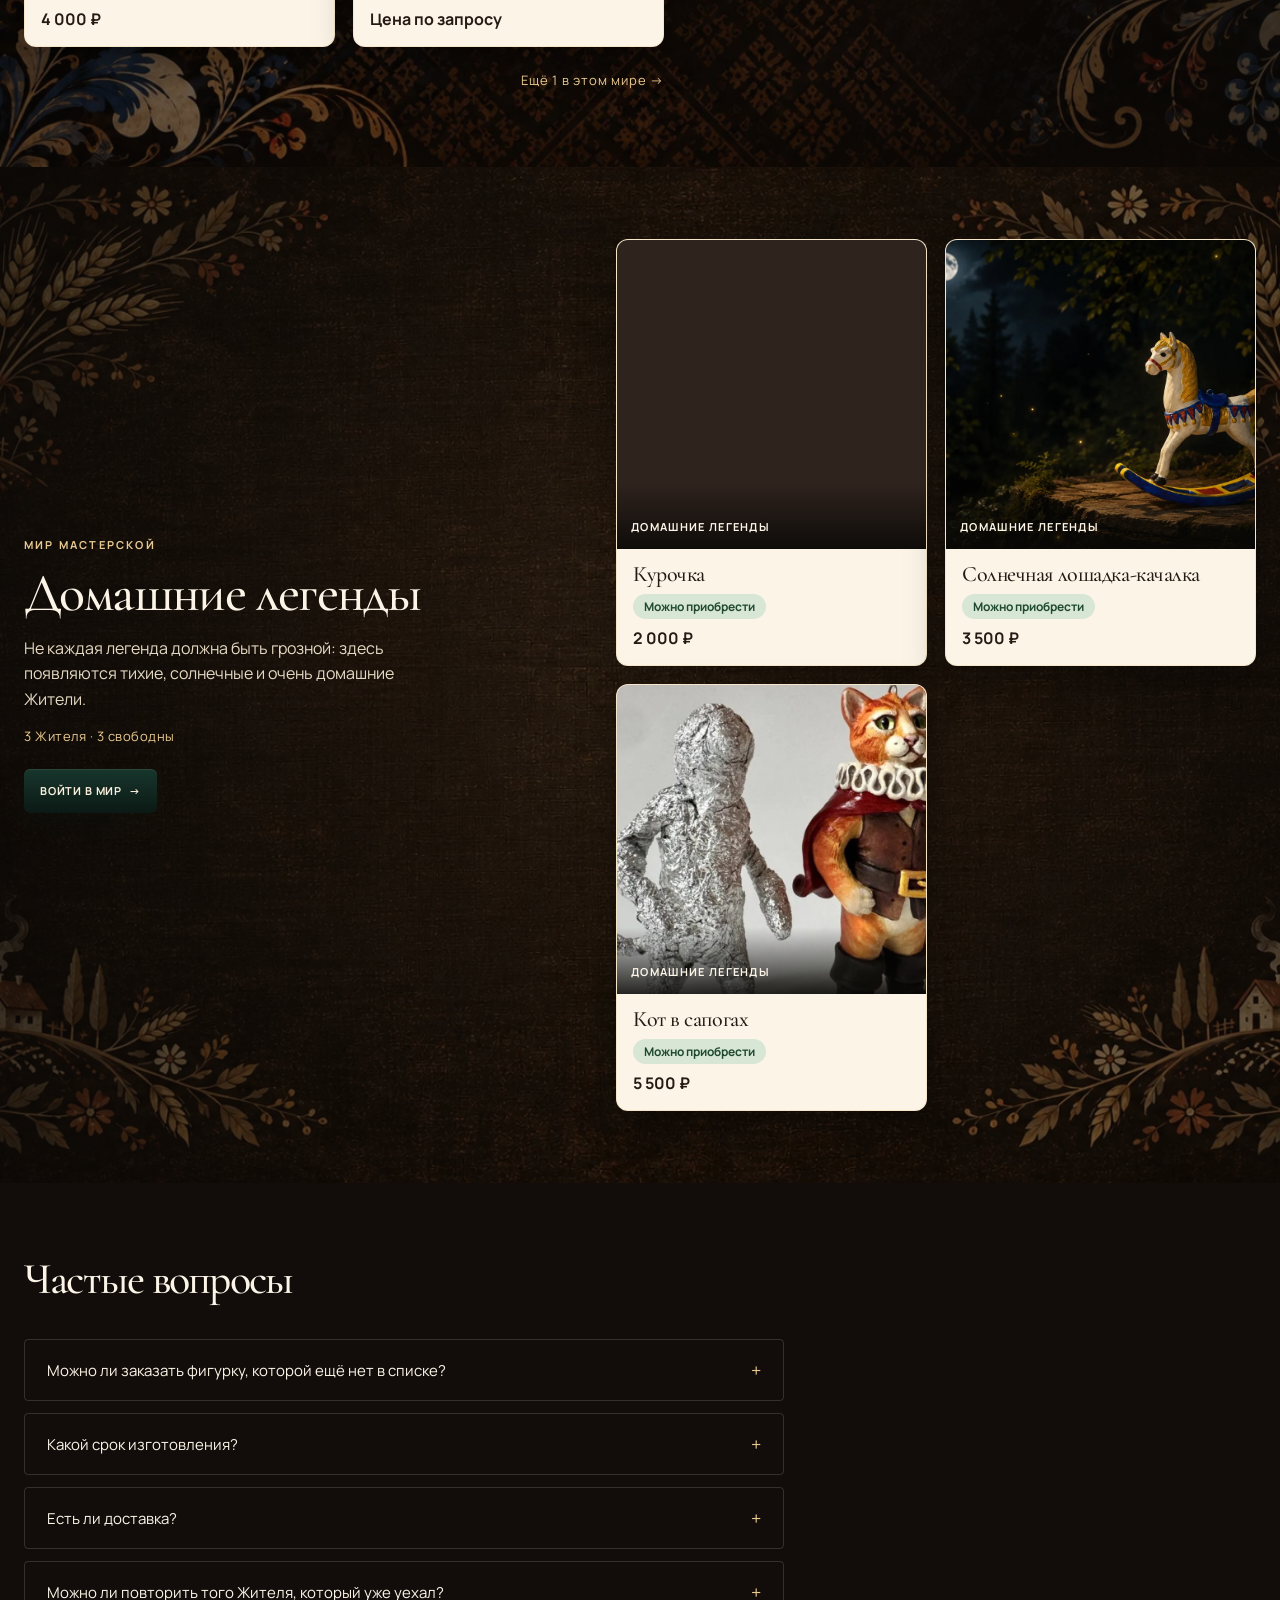
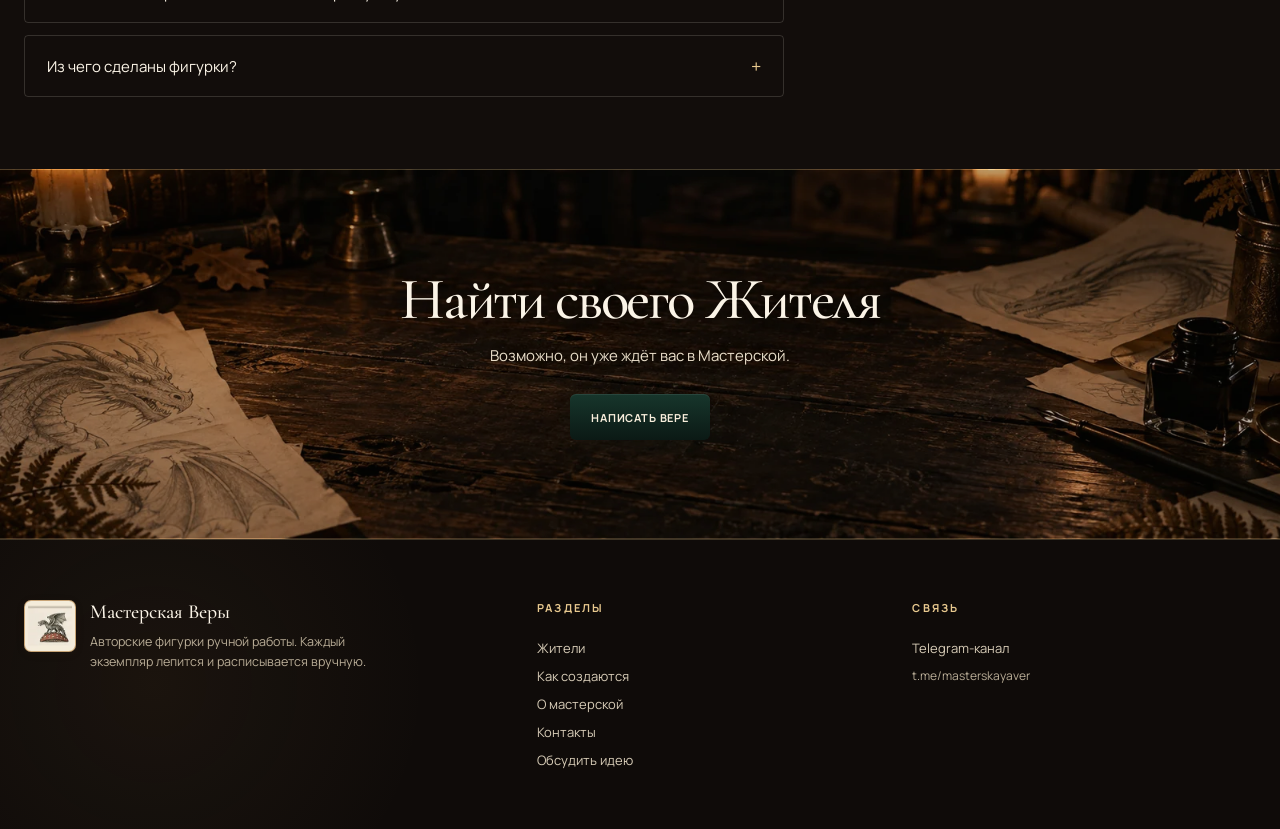
==== commit efdabe31: "chore: refresh home layout styles" ====
--- a/index.html
+++ b/index.html
@@ -26,7 +26,7 @@
   <script type="application/ld+json">
   {"@context":"https://schema.org","@type":"Organization","name":"Мастерская Веры","url":"https://dmitriyromanychev0000-lab.github.io/masterskaya-very/","description":"Авторские фигурки ручной работы","sameAs":["https://t.me/masterskayaver"]}
   </script>
-  <link rel="stylesheet" href="styles.css?v=overlay-fix-1">
+  <link rel="stylesheet" href="styles.css?v=overlay-fix-2">
 </head>
 <body>
   <header class="site-header" data-header>
--- a/styles.css
+++ b/styles.css
@@ -5443,6 +5443,9 @@
   .contact-details + .keeper-cta .collection-cta-actions .button { width:100%; }
 }
 
+/* Headings linked from the catalogue and world pages stay below the sticky header. */
+:is(.world-scene h2[id], .res-world h2[id], #world-residents) { scroll-margin-top:calc(var(--header-h) + 24px); }
+
 /* The idea page can lead directly to the prepared message section. */
 .create-form-link { display:inline-flex; align-items:center; min-height:44px; margin-top:8px; color:var(--gold-ink); font-size:13px; }
 #contact-letter { scroll-margin-top:calc(var(--header-h) + 16px); }
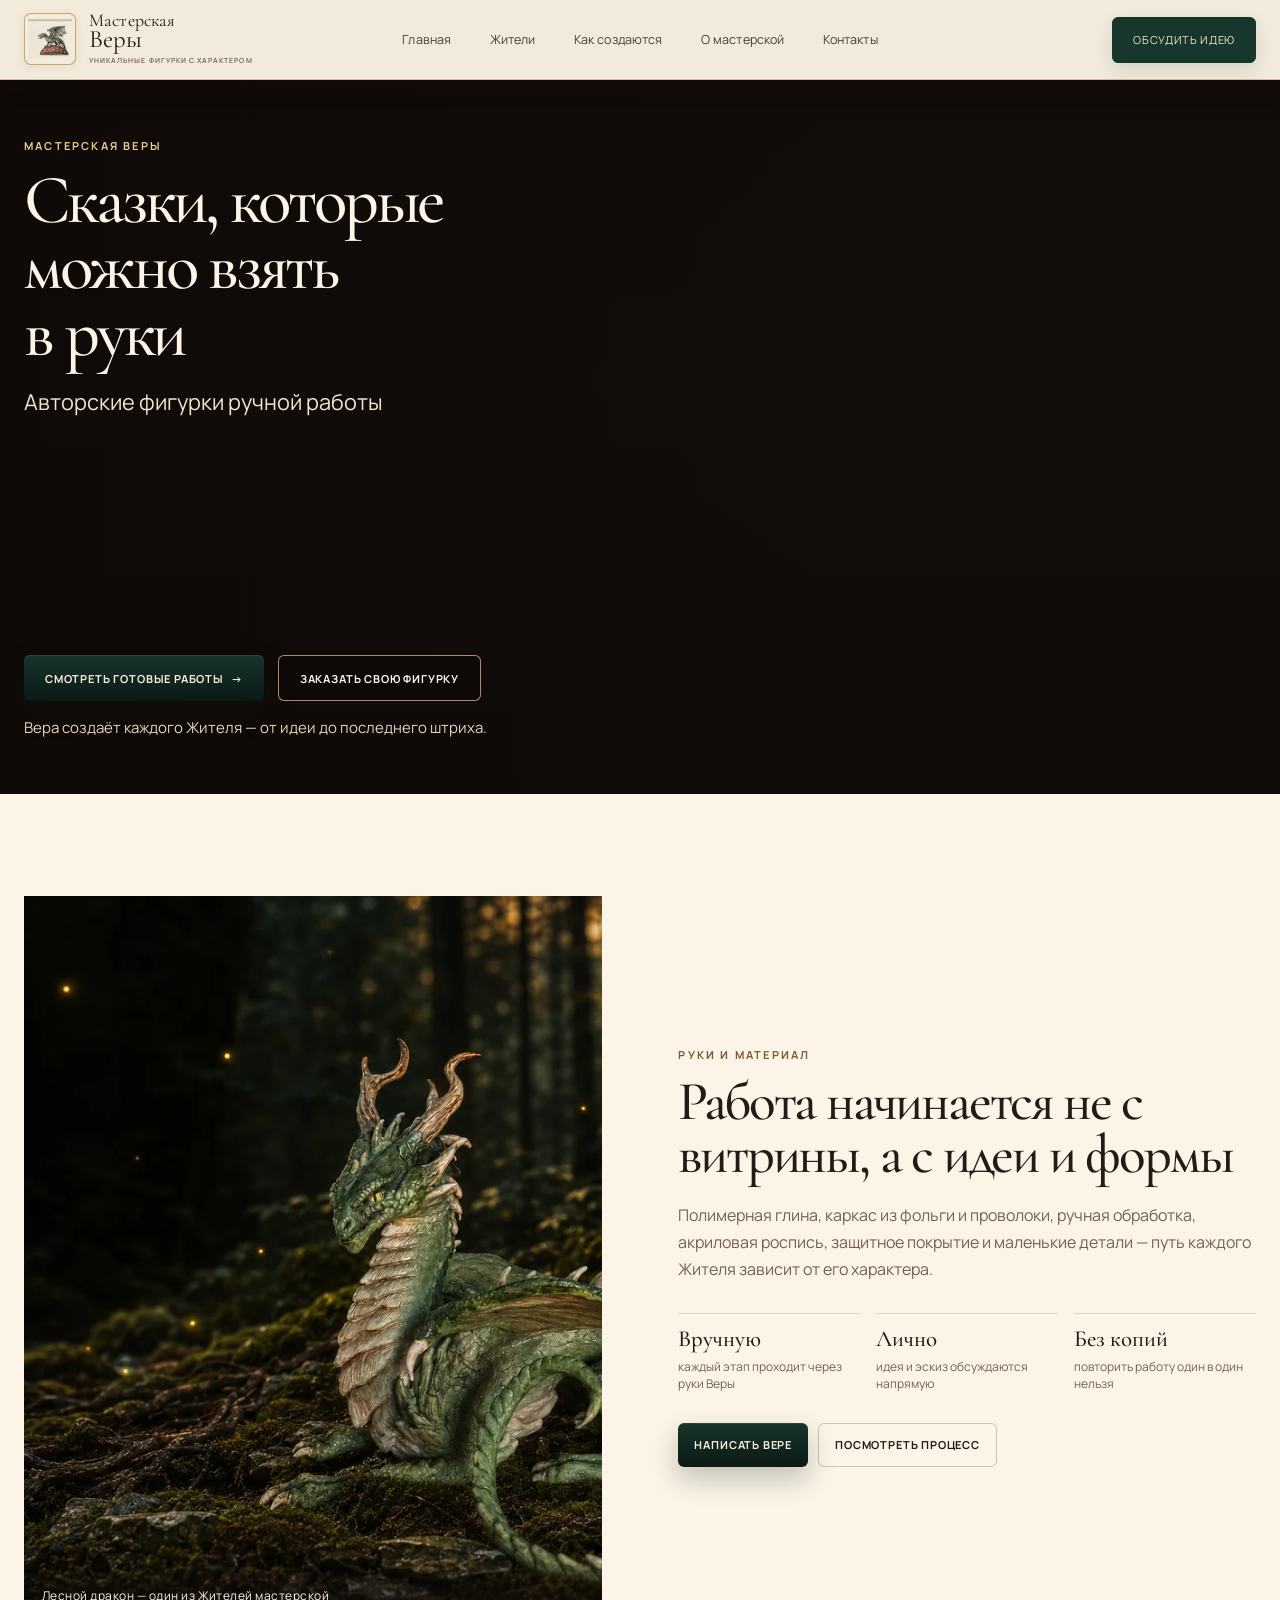
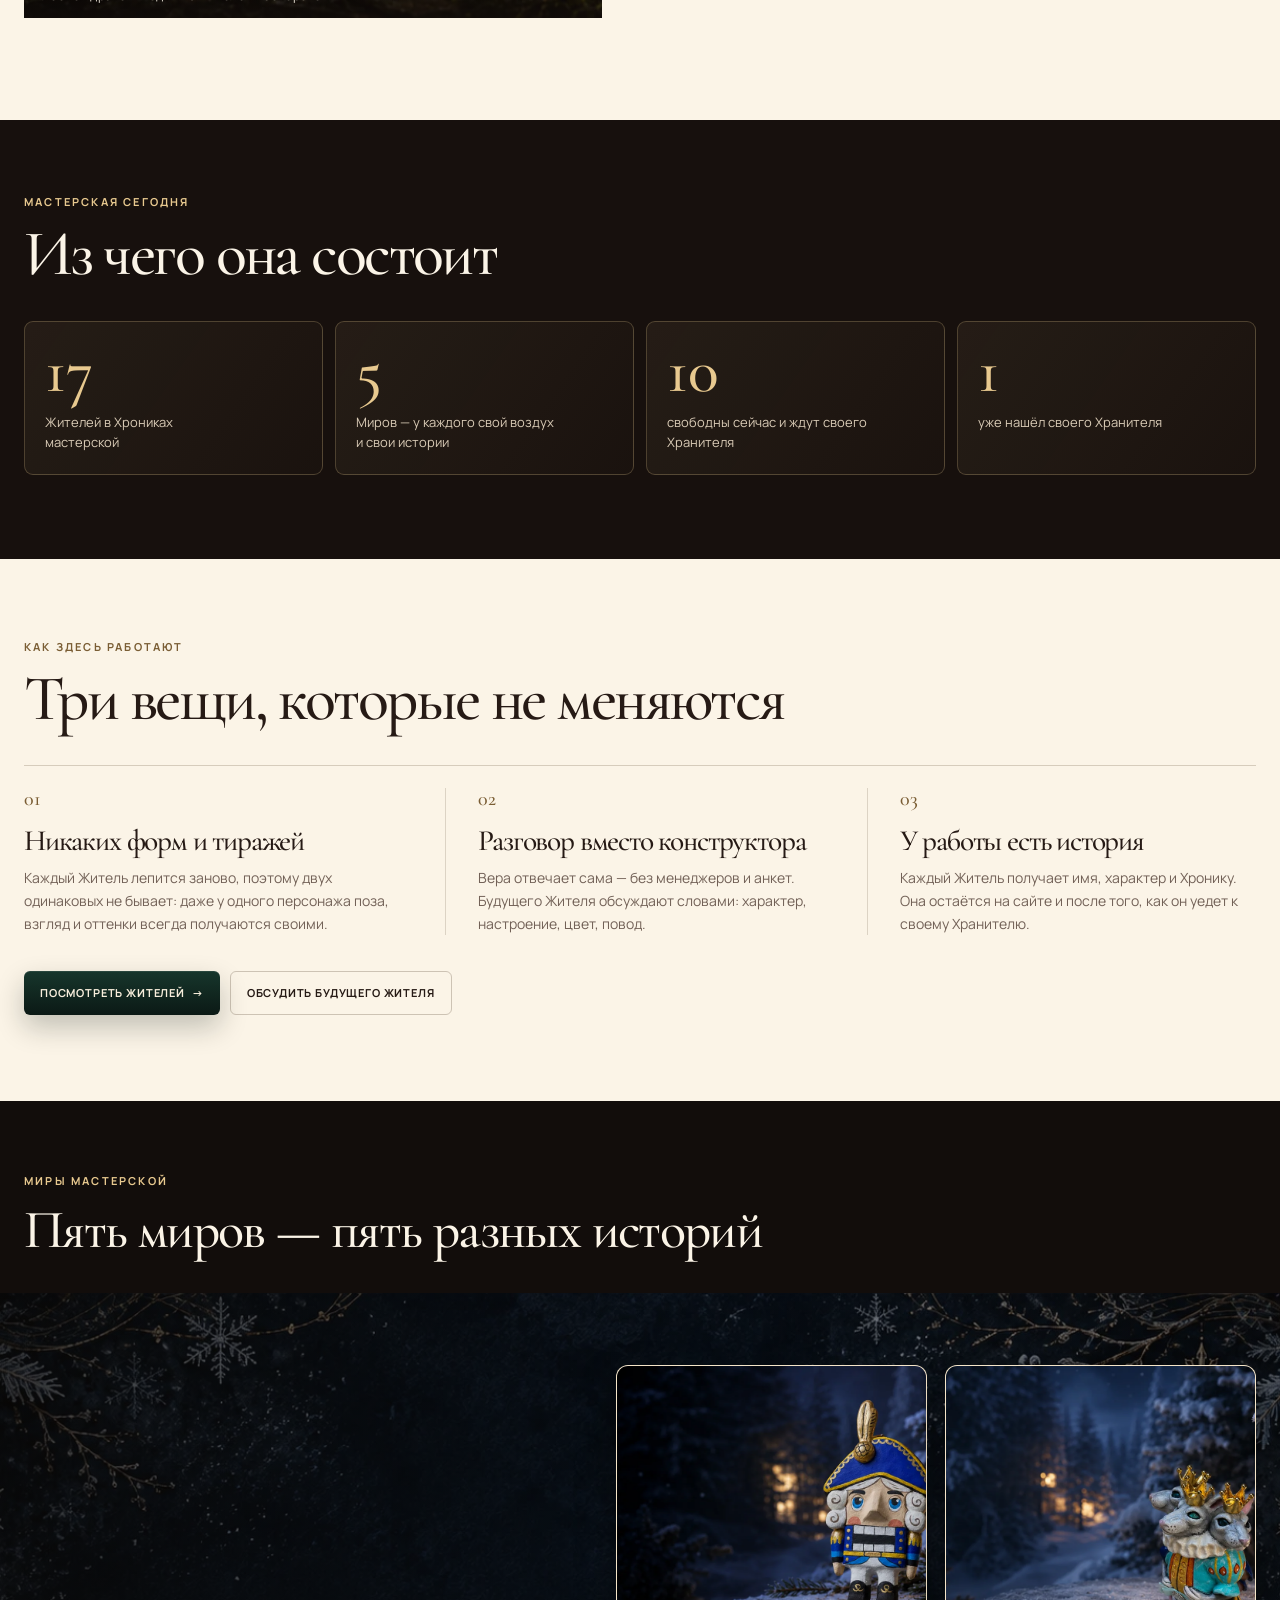
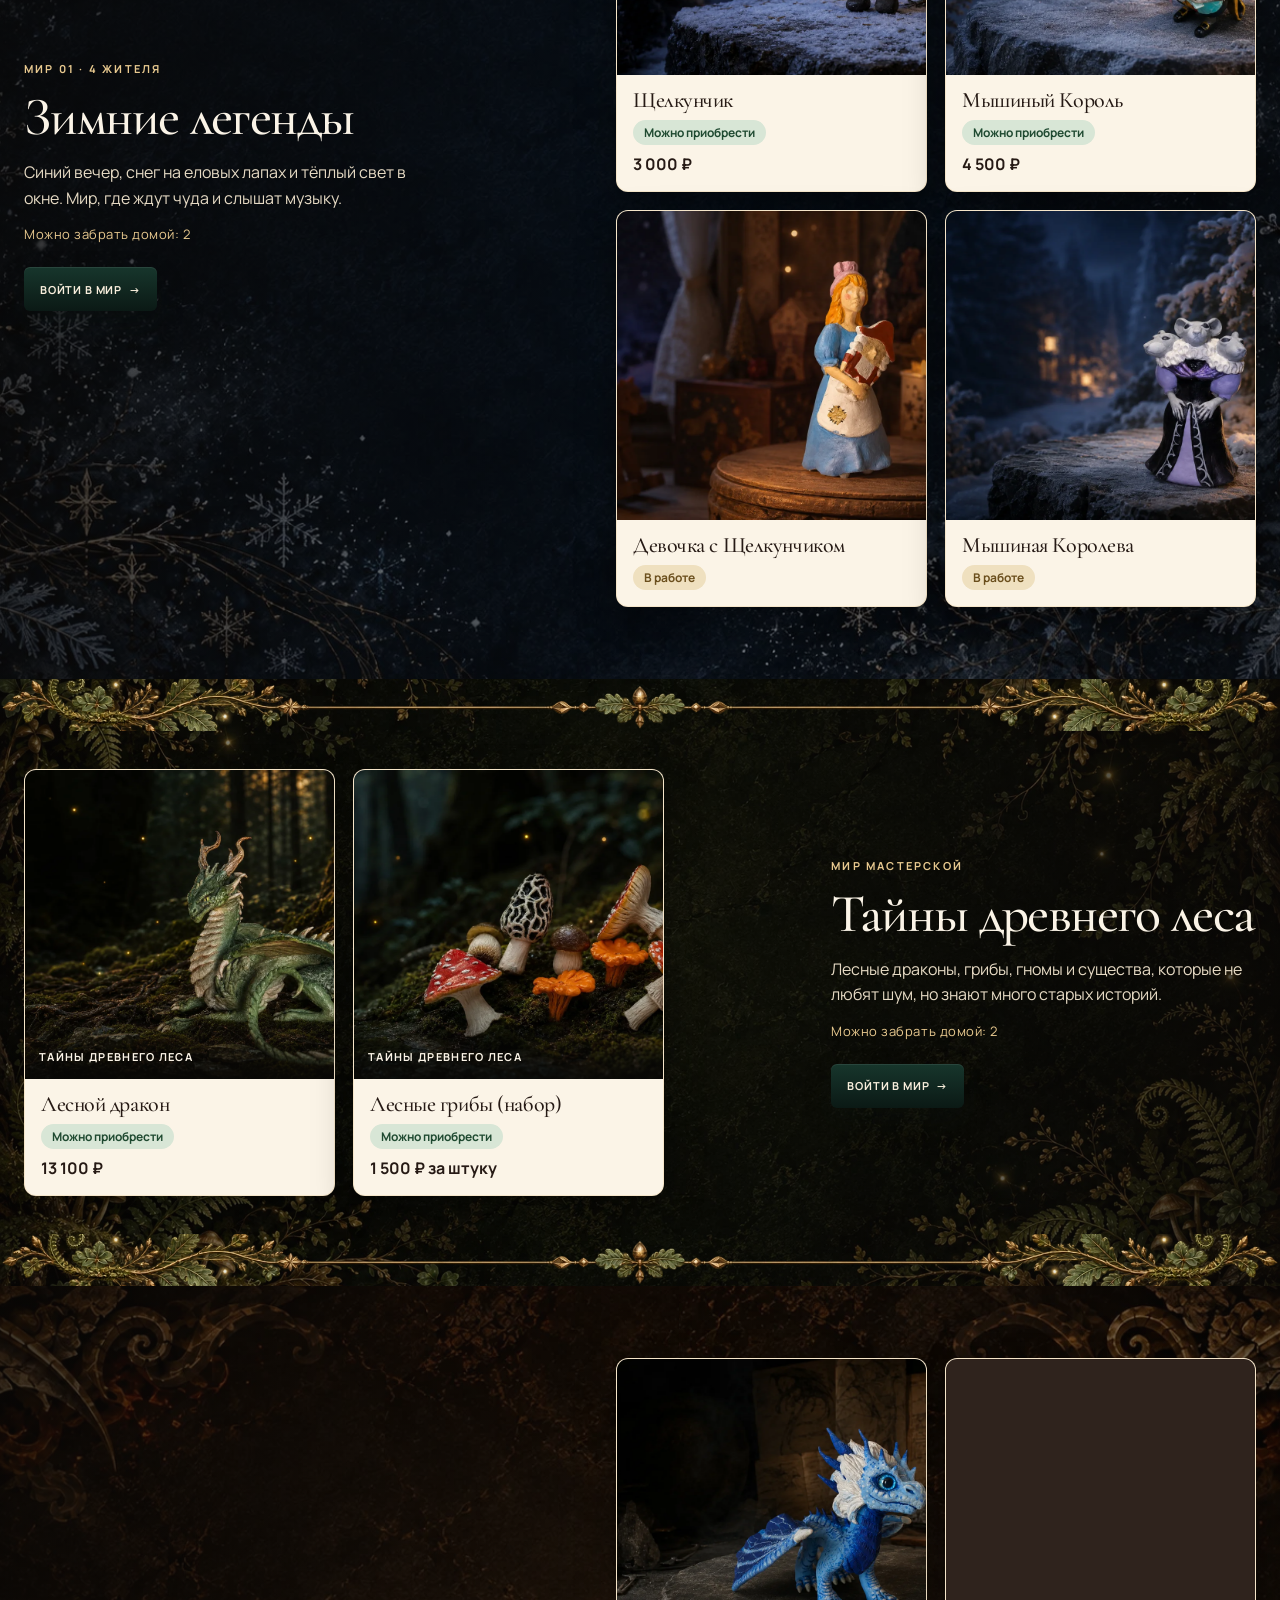
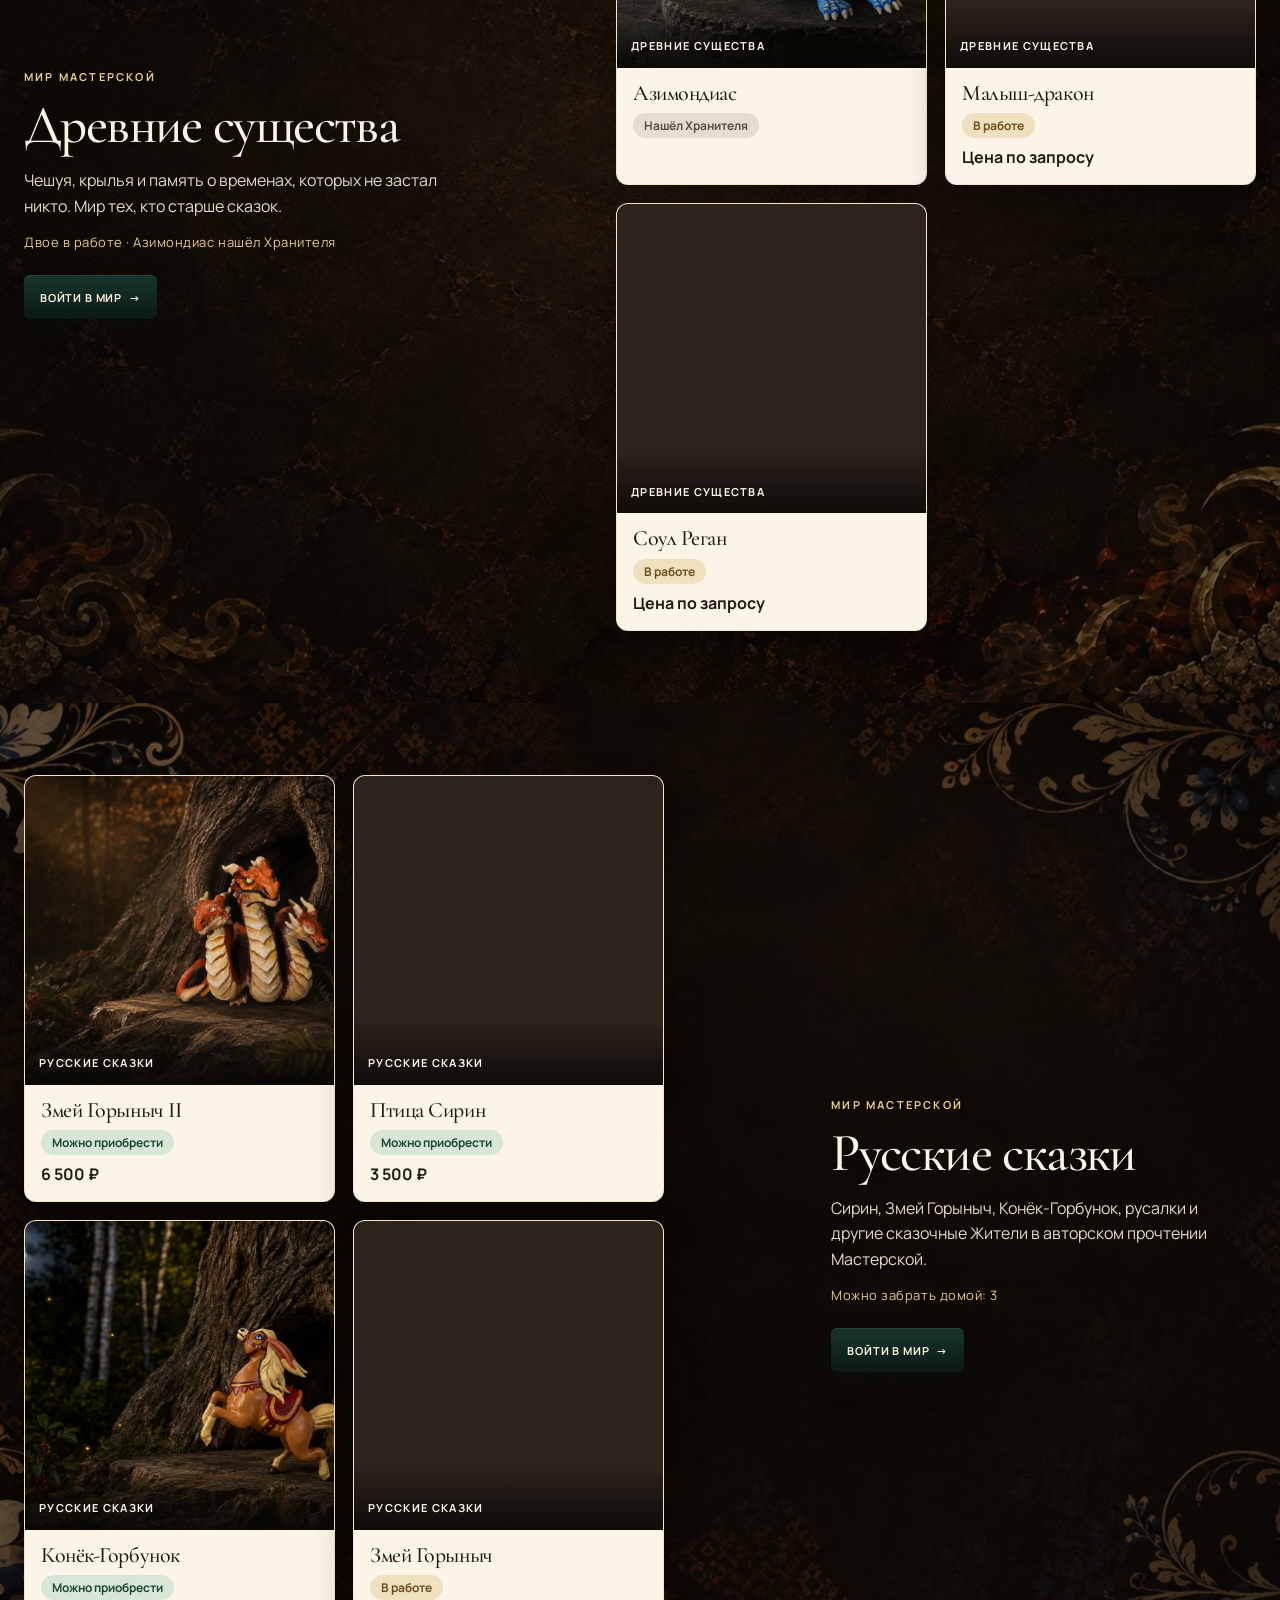
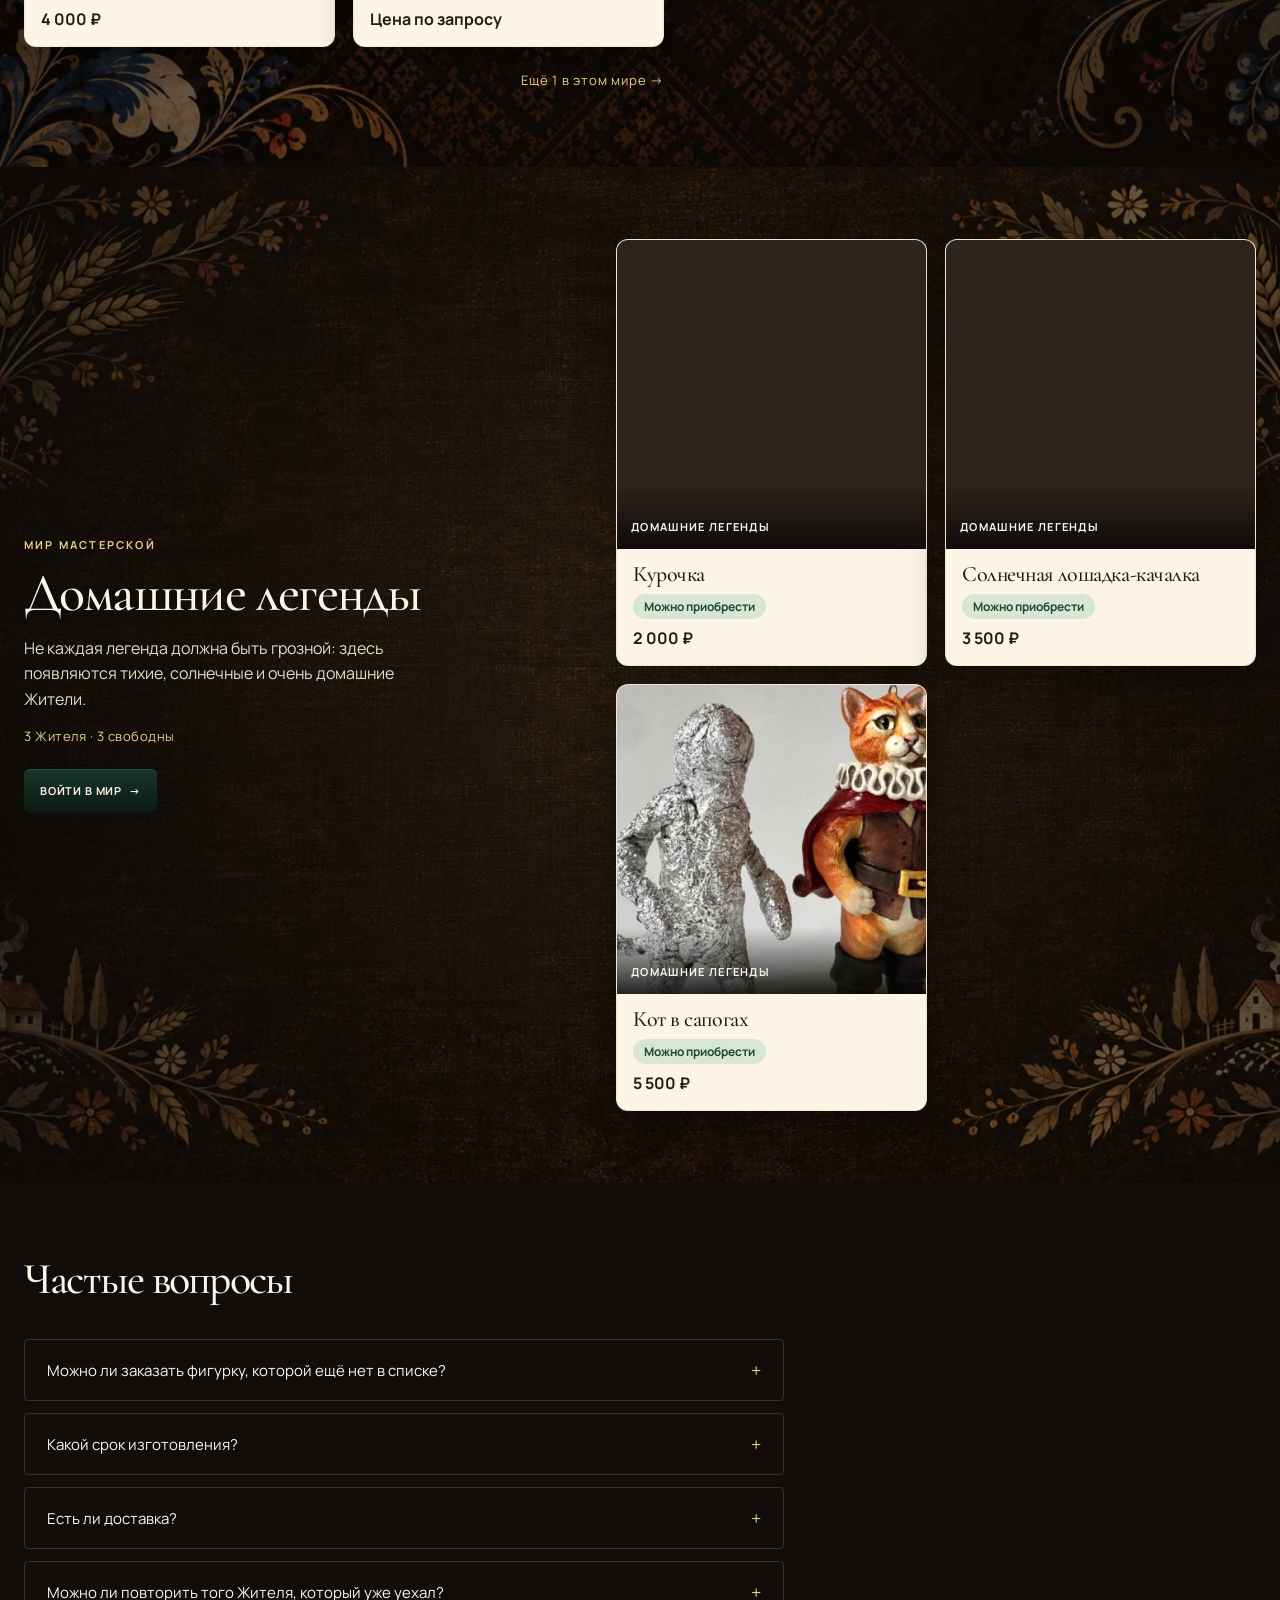
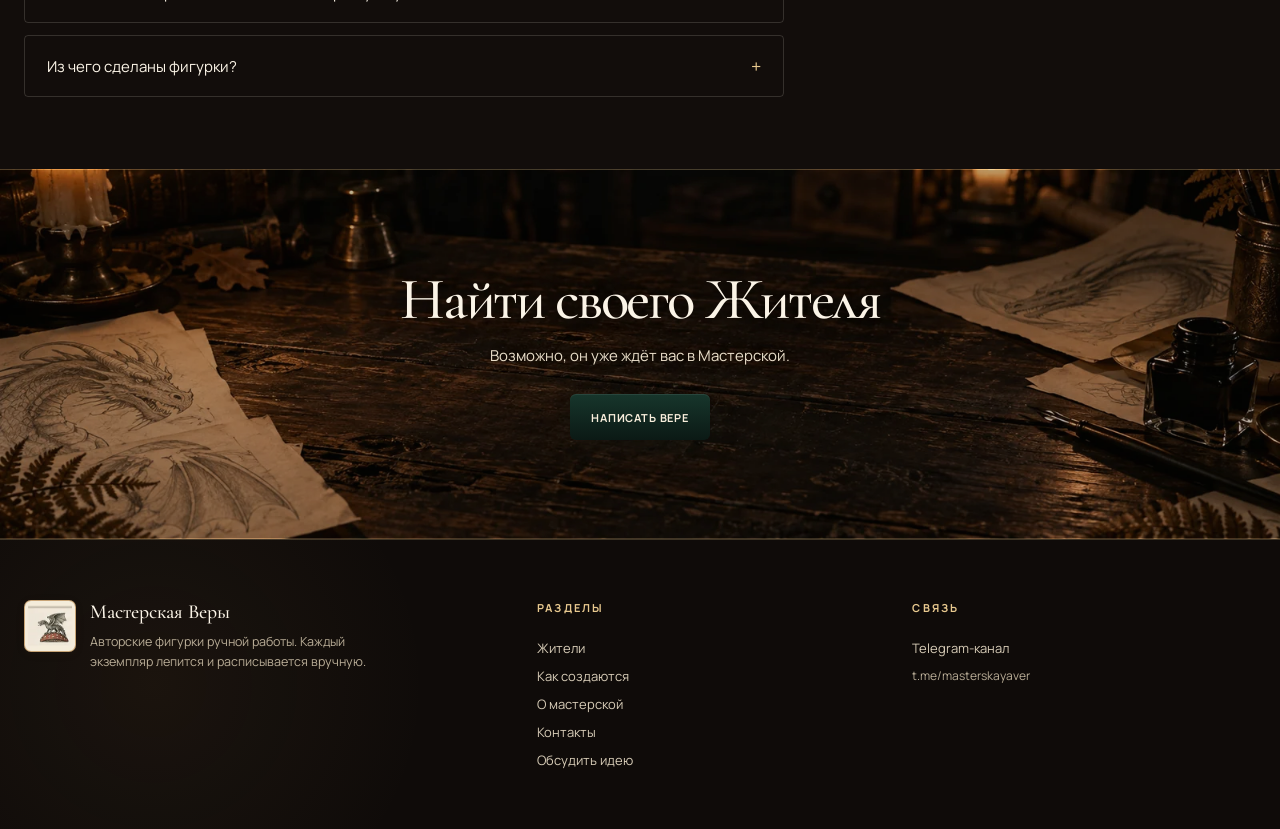
==== commit 383c85d8: "chore: refresh world and chronicle artwork styles" ====
--- a/index.html
+++ b/index.html
@@ -26,7 +26,7 @@
   <script type="application/ld+json">
   {"@context":"https://schema.org","@type":"Organization","name":"Мастерская Веры","url":"https://dmitriyromanychev0000-lab.github.io/masterskaya-very/","description":"Авторские фигурки ручной работы","sameAs":["https://t.me/masterskayaver"]}
   </script>
-  <link rel="stylesheet" href="styles.css?v=overlay-fix-2">
+  <link rel="stylesheet" href="styles.css?v=overlay-fix-3">
 </head>
 <body>
   <header class="site-header" data-header>
--- a/styles.css
+++ b/styles.css
@@ -2383,7 +2383,7 @@
   position:relative;
   isolation:isolate;
   background-color:var(--night);
-  background-repeat:repeat-y;
+  background-repeat:no-repeat;
   background-position:center top;
   background-size:100% auto;
   color:var(--cream);
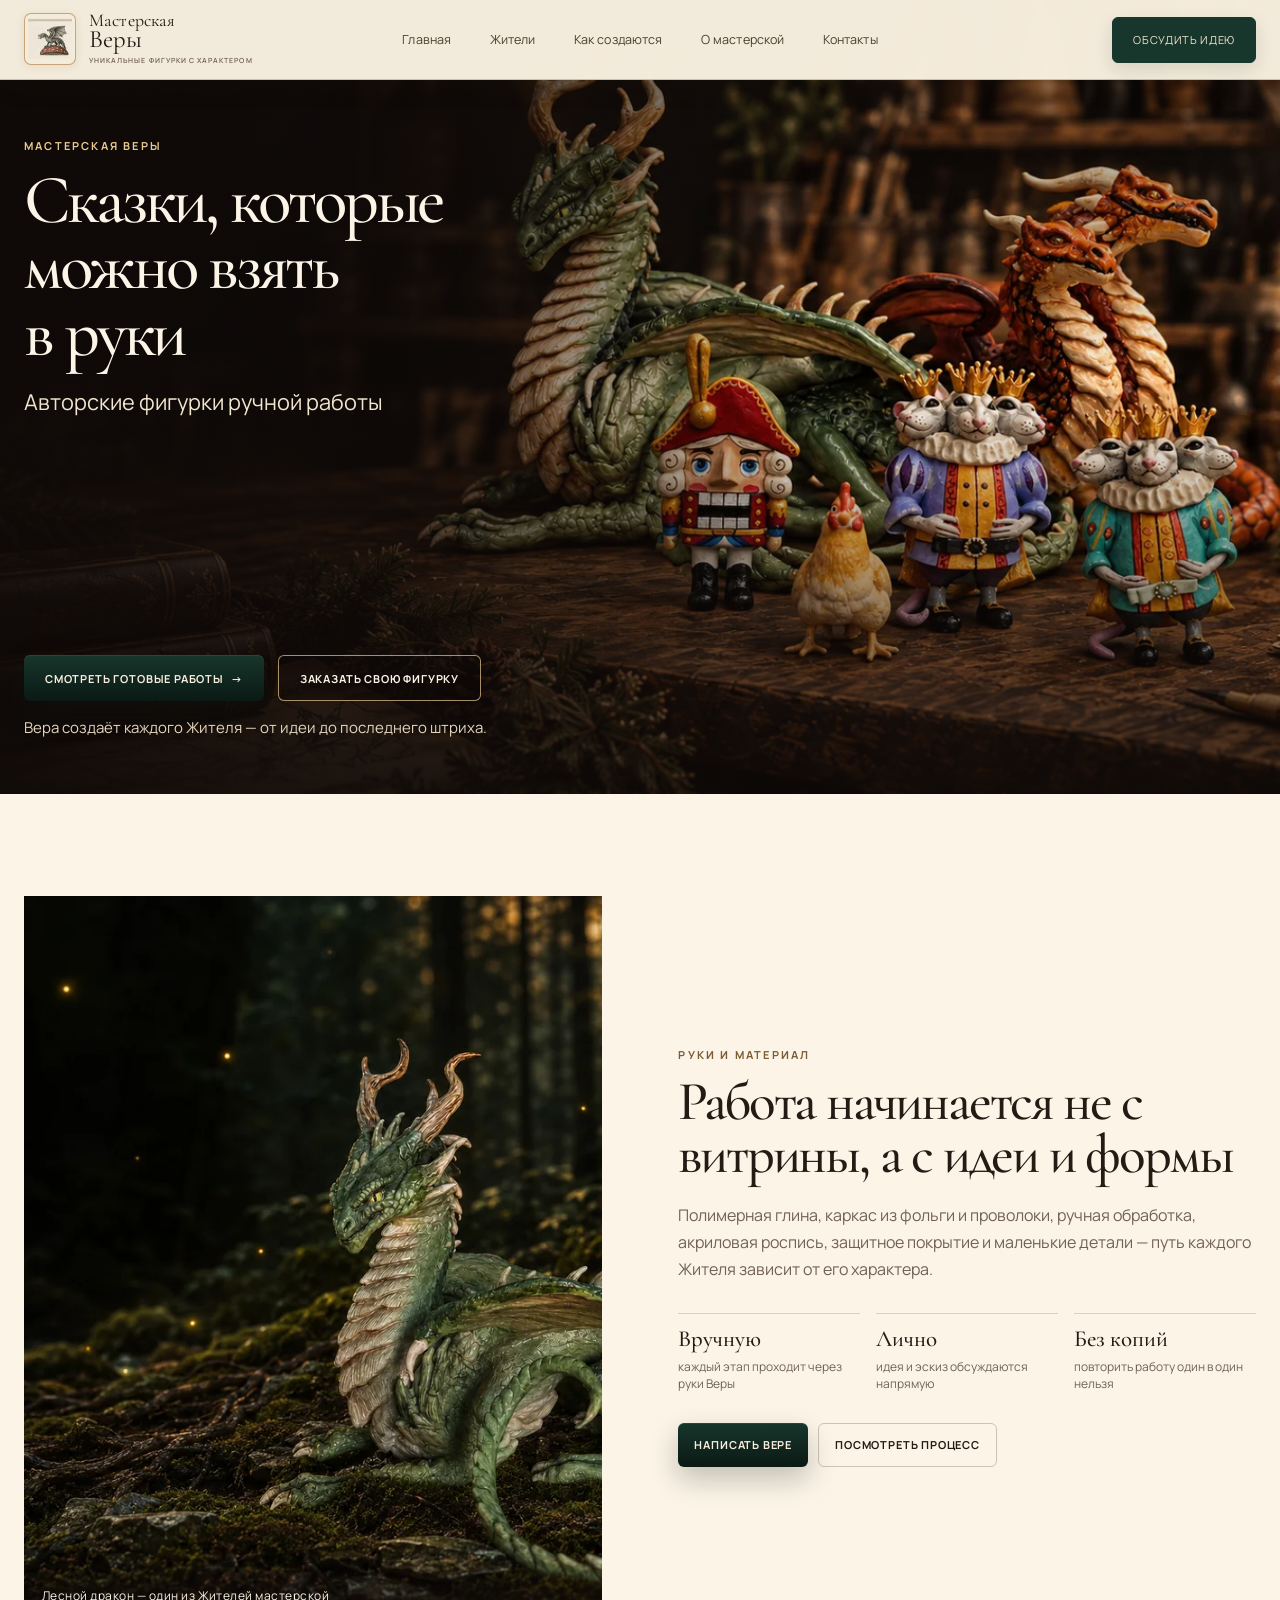
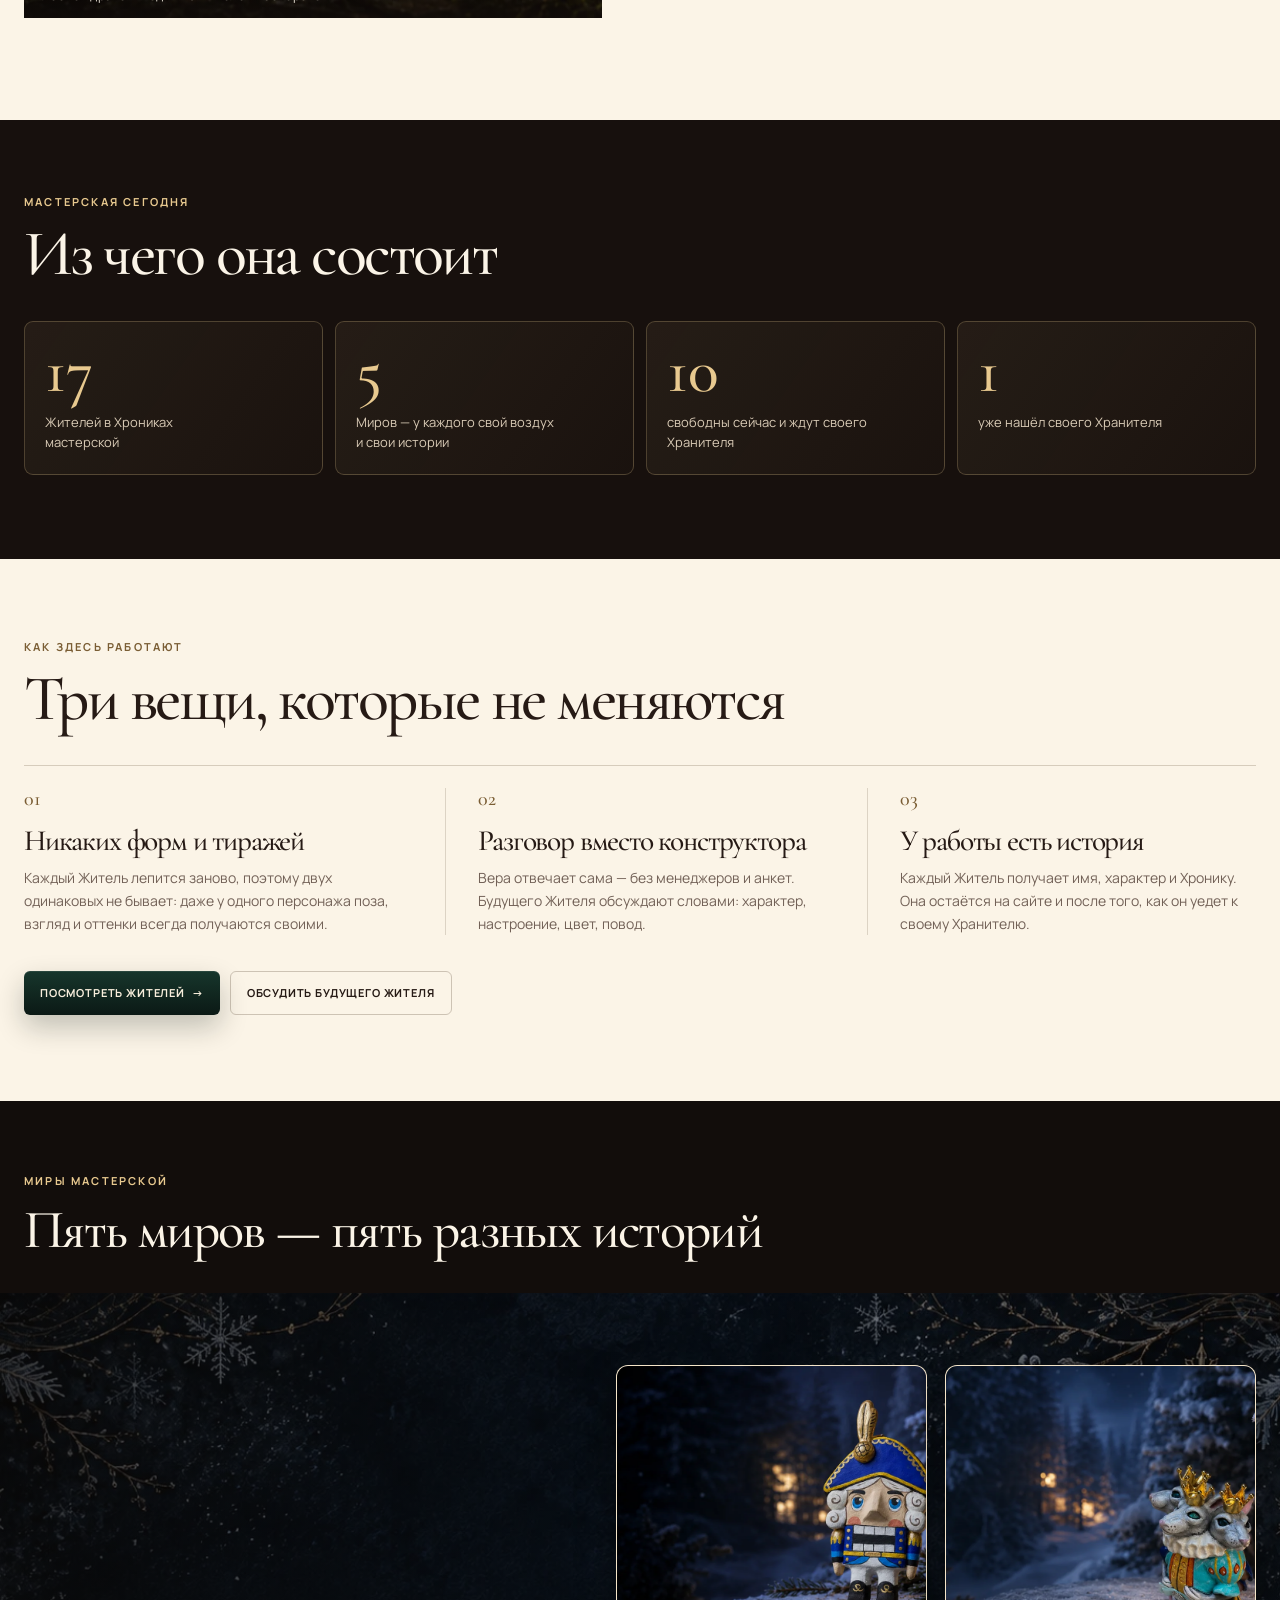
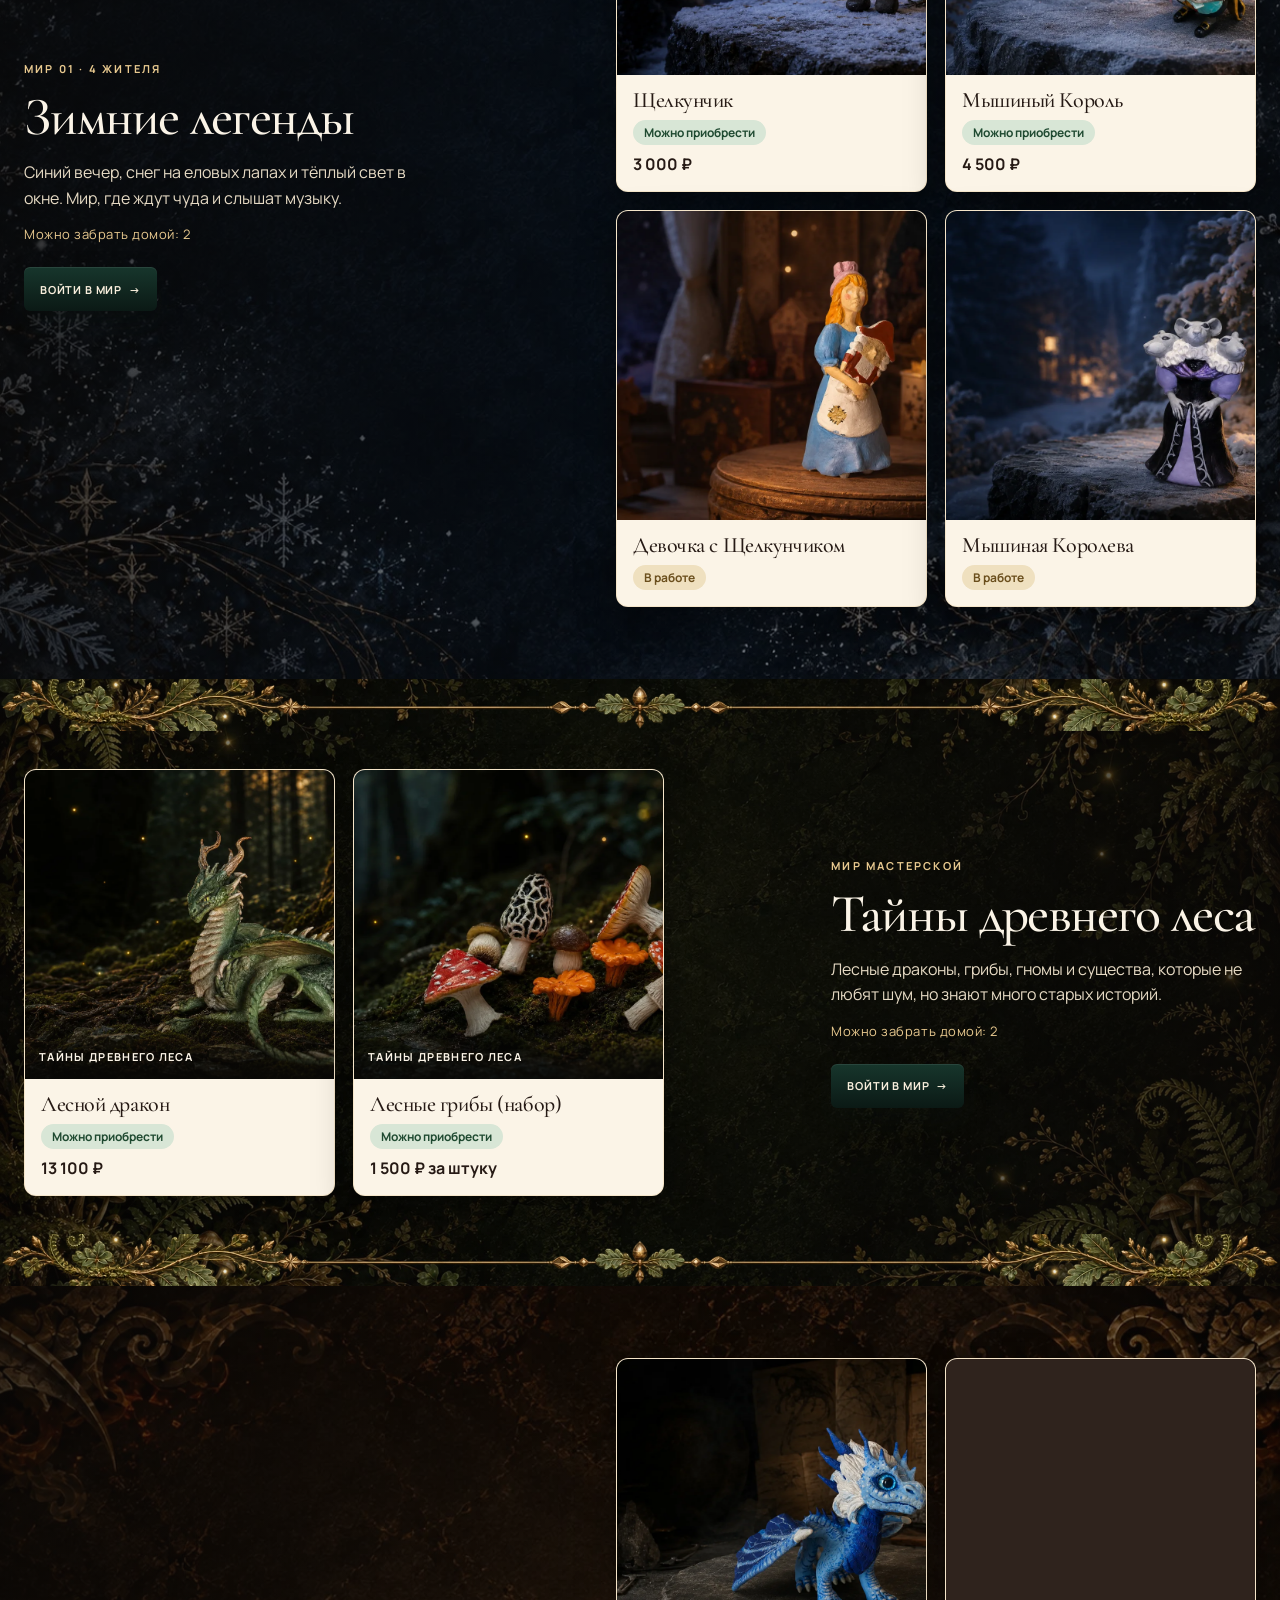
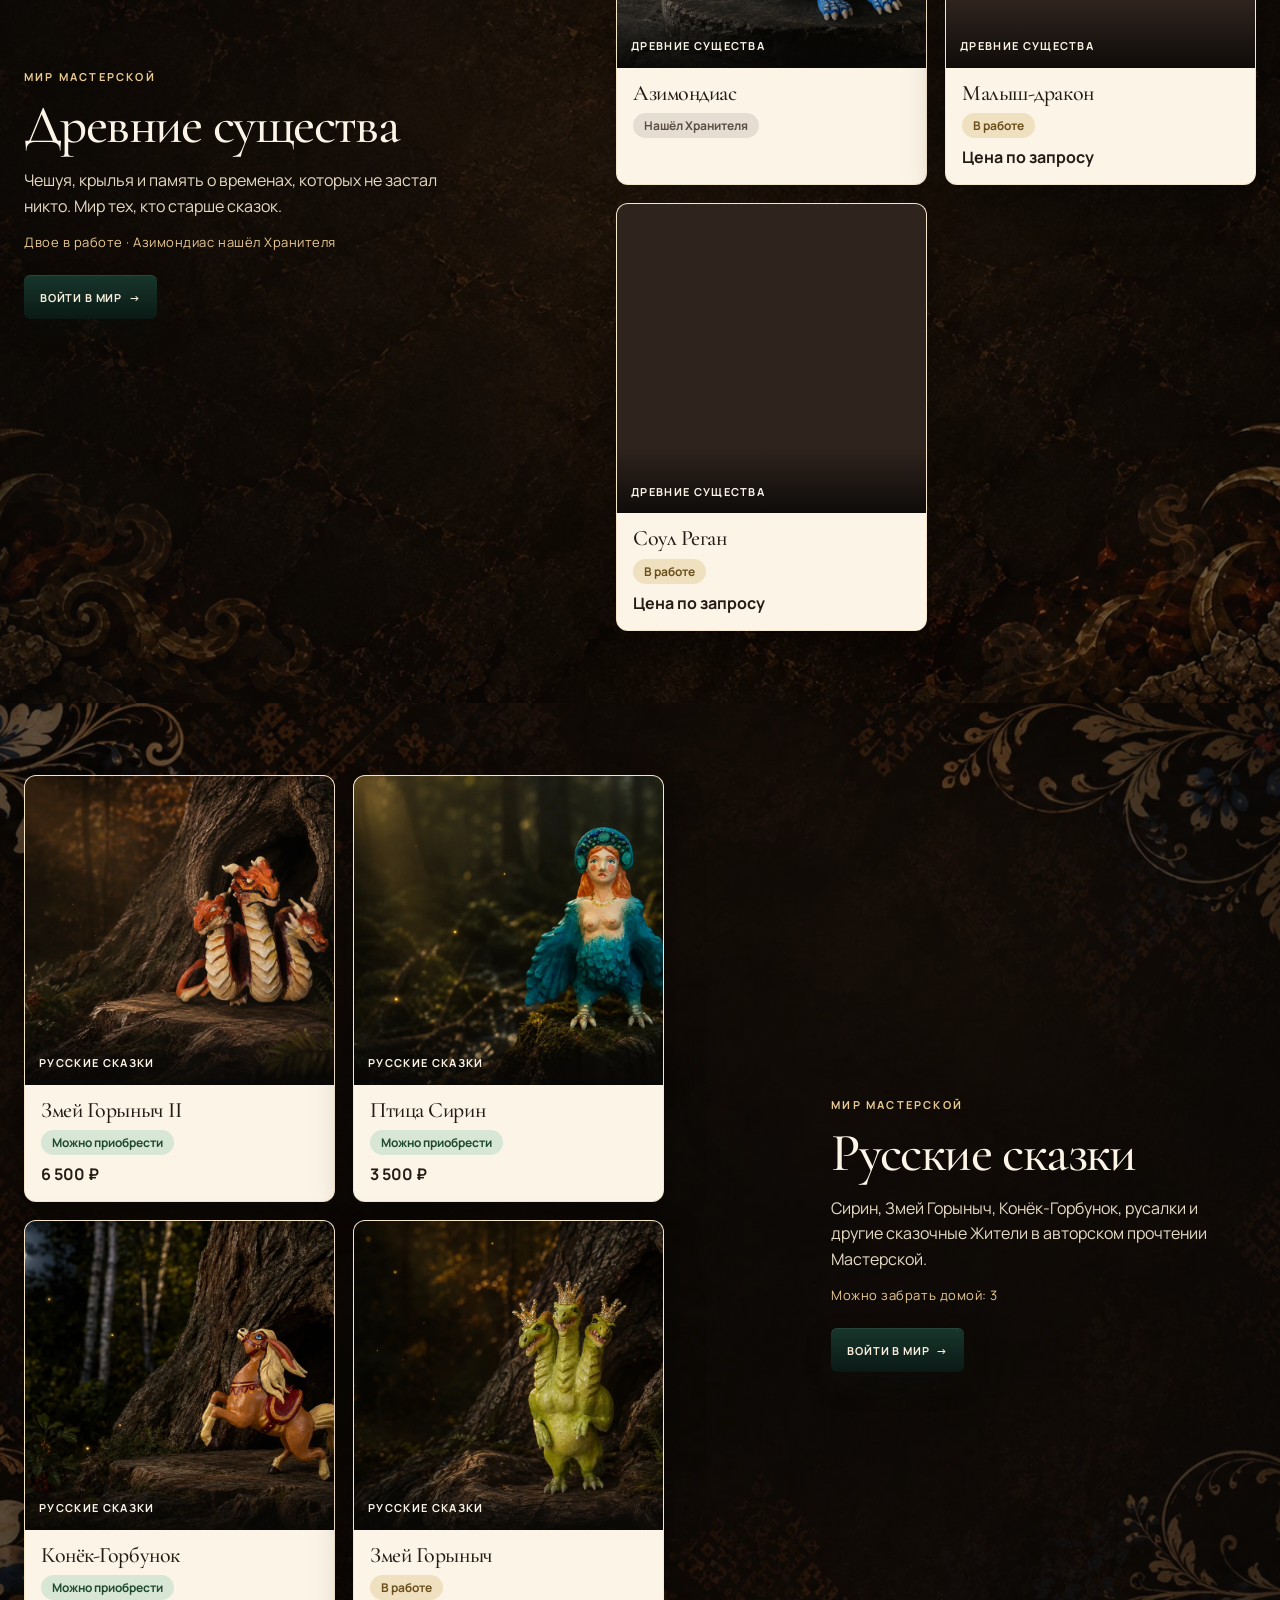
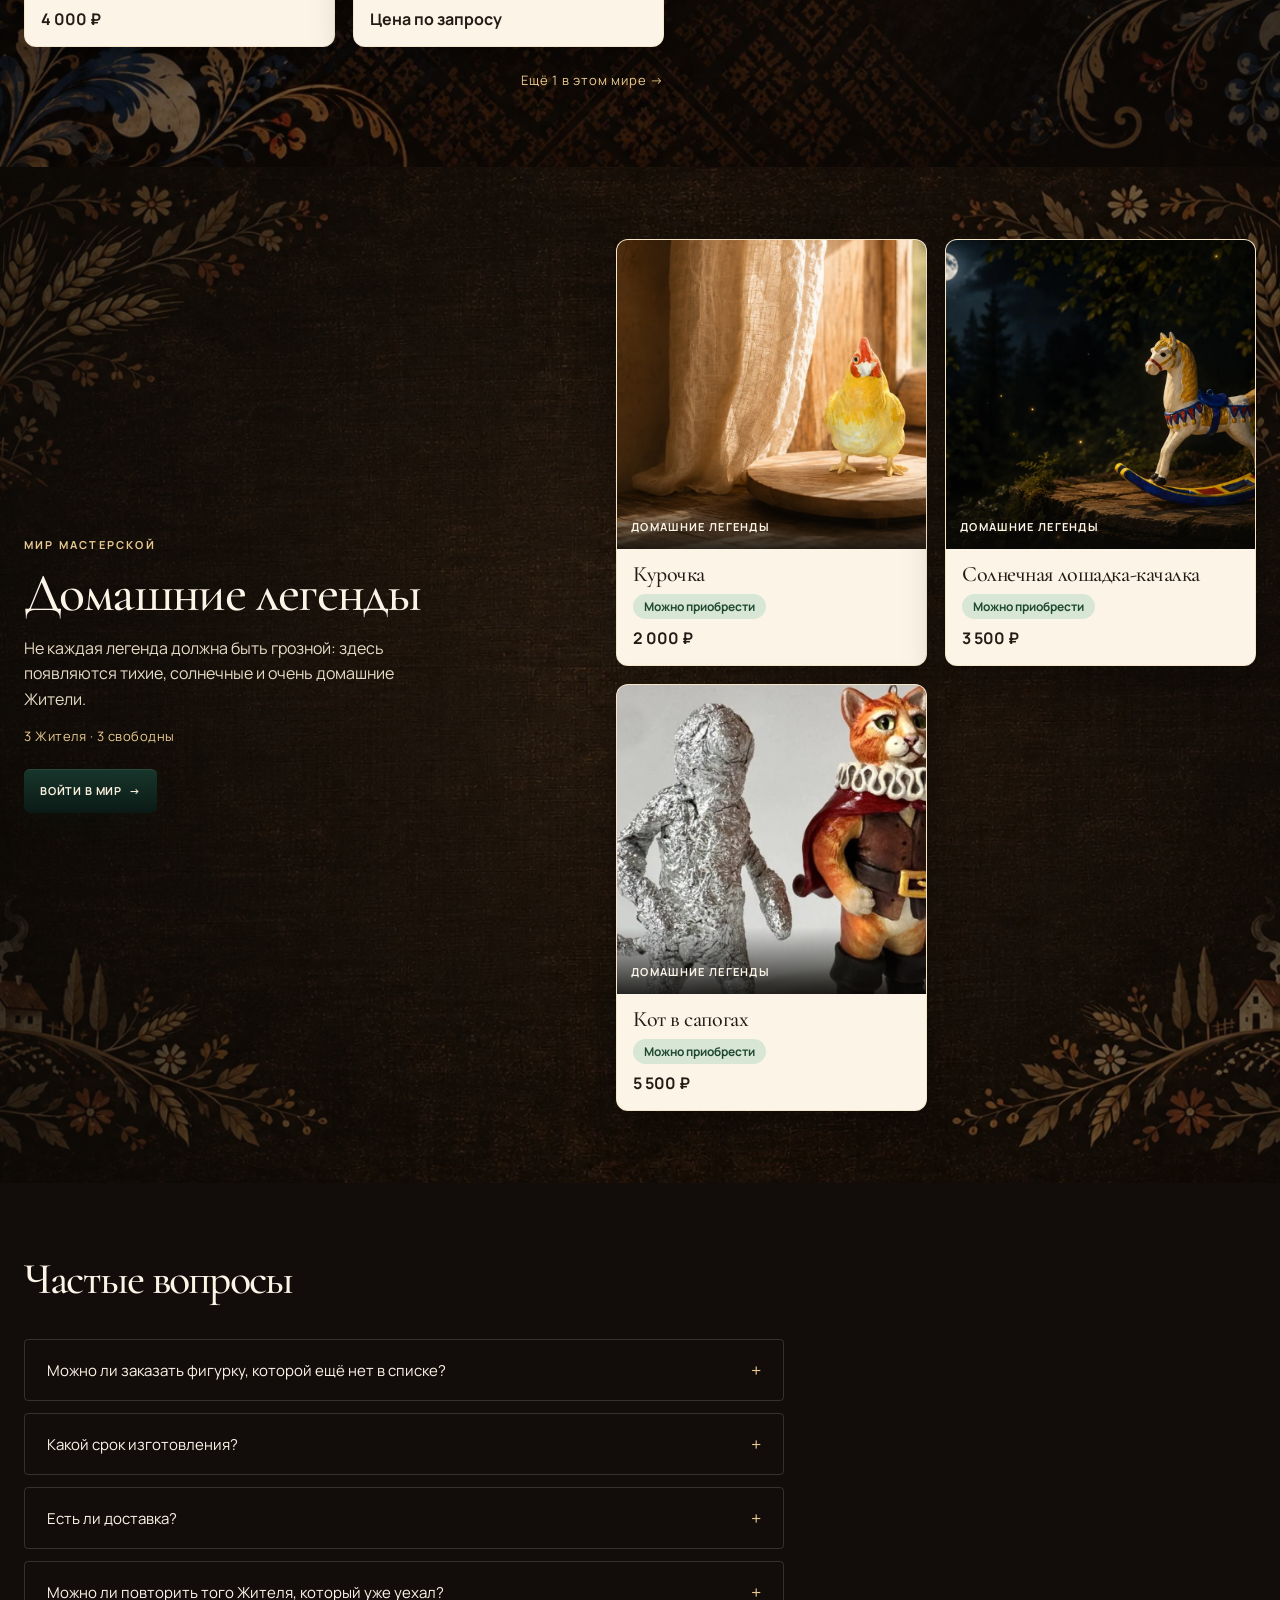
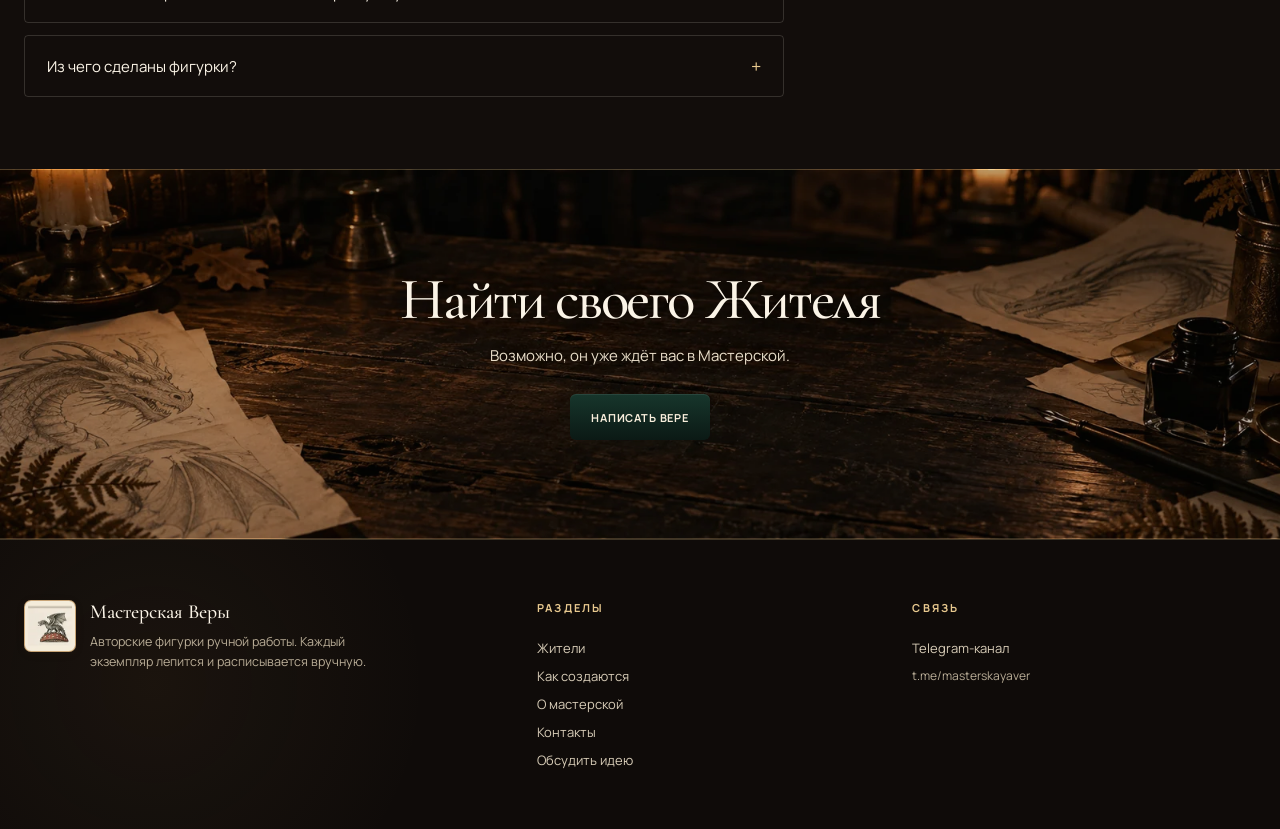
==== commit 46392179: "chore: refresh anchor spacing styles" ====
--- a/index.html
+++ b/index.html
@@ -26,7 +26,7 @@
   <script type="application/ld+json">
   {"@context":"https://schema.org","@type":"Organization","name":"Мастерская Веры","url":"https://dmitriyromanychev0000-lab.github.io/masterskaya-very/","description":"Авторские фигурки ручной работы","sameAs":["https://t.me/masterskayaver"]}
   </script>
-  <link rel="stylesheet" href="styles.css?v=overlay-fix-3">
+  <link rel="stylesheet" href="styles.css?v=overlay-fix-5">
 </head>
 <body>
   <header class="site-header" data-header>
--- a/styles.css
+++ b/styles.css
@@ -761,7 +761,7 @@
 /* Collection page */
 main[data-collection-root][data-world] {
   background-color: var(--night);
-  background-repeat: repeat-y;
+  background-repeat: no-repeat;
   background-position: center top;
   background-size: 100% auto;
   color: var(--cream);
@@ -5444,7 +5444,7 @@
 }
 
 /* Headings linked from the catalogue and world pages stay below the sticky header. */
-:is(.world-scene h2[id], .res-world h2[id], #world-residents) { scroll-margin-top:calc(var(--header-h) + 24px); }
+:is(.world-scene h2[id], .res-world h2[id], #world-residents) { scroll-margin-top:calc(var(--header-h) + 48px); }
 
 /* The idea page can lead directly to the prepared message section. */
 .create-form-link { display:inline-flex; align-items:center; min-height:44px; margin-top:8px; color:var(--gold-ink); font-size:13px; }
